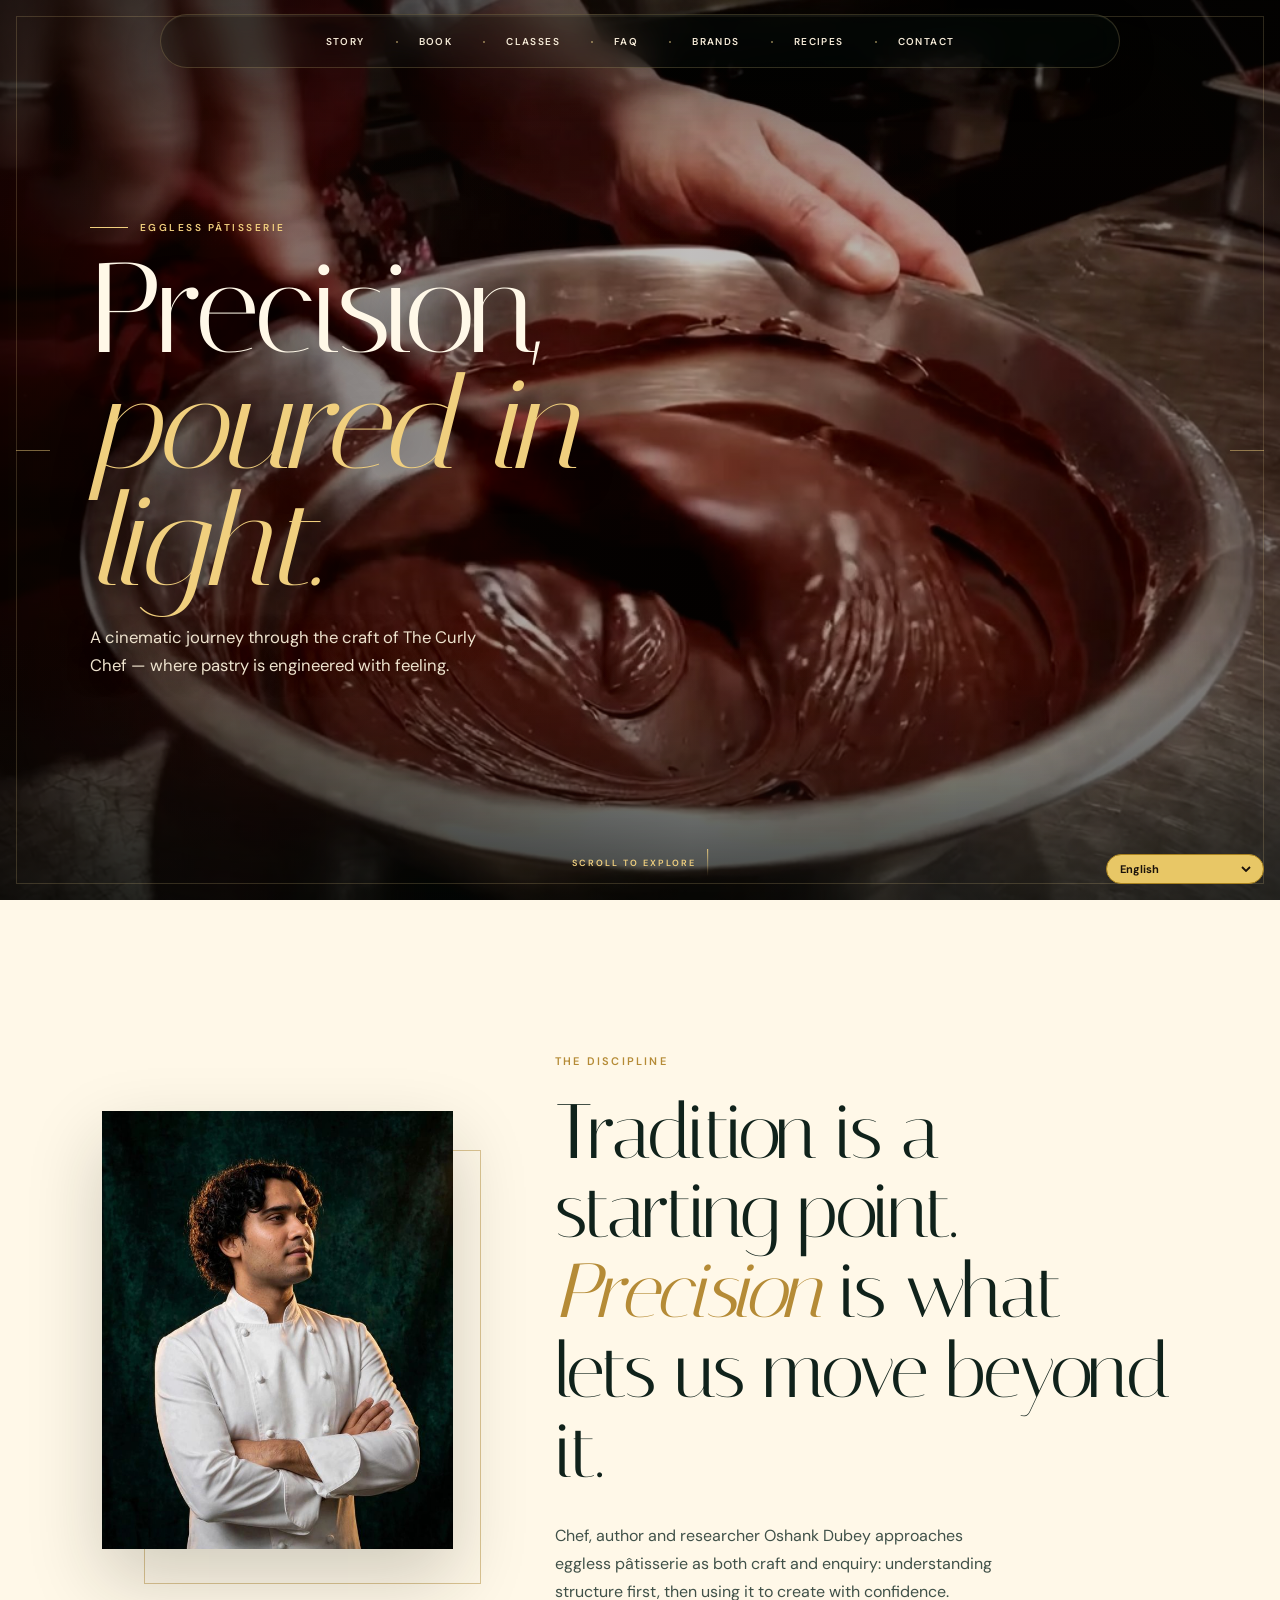
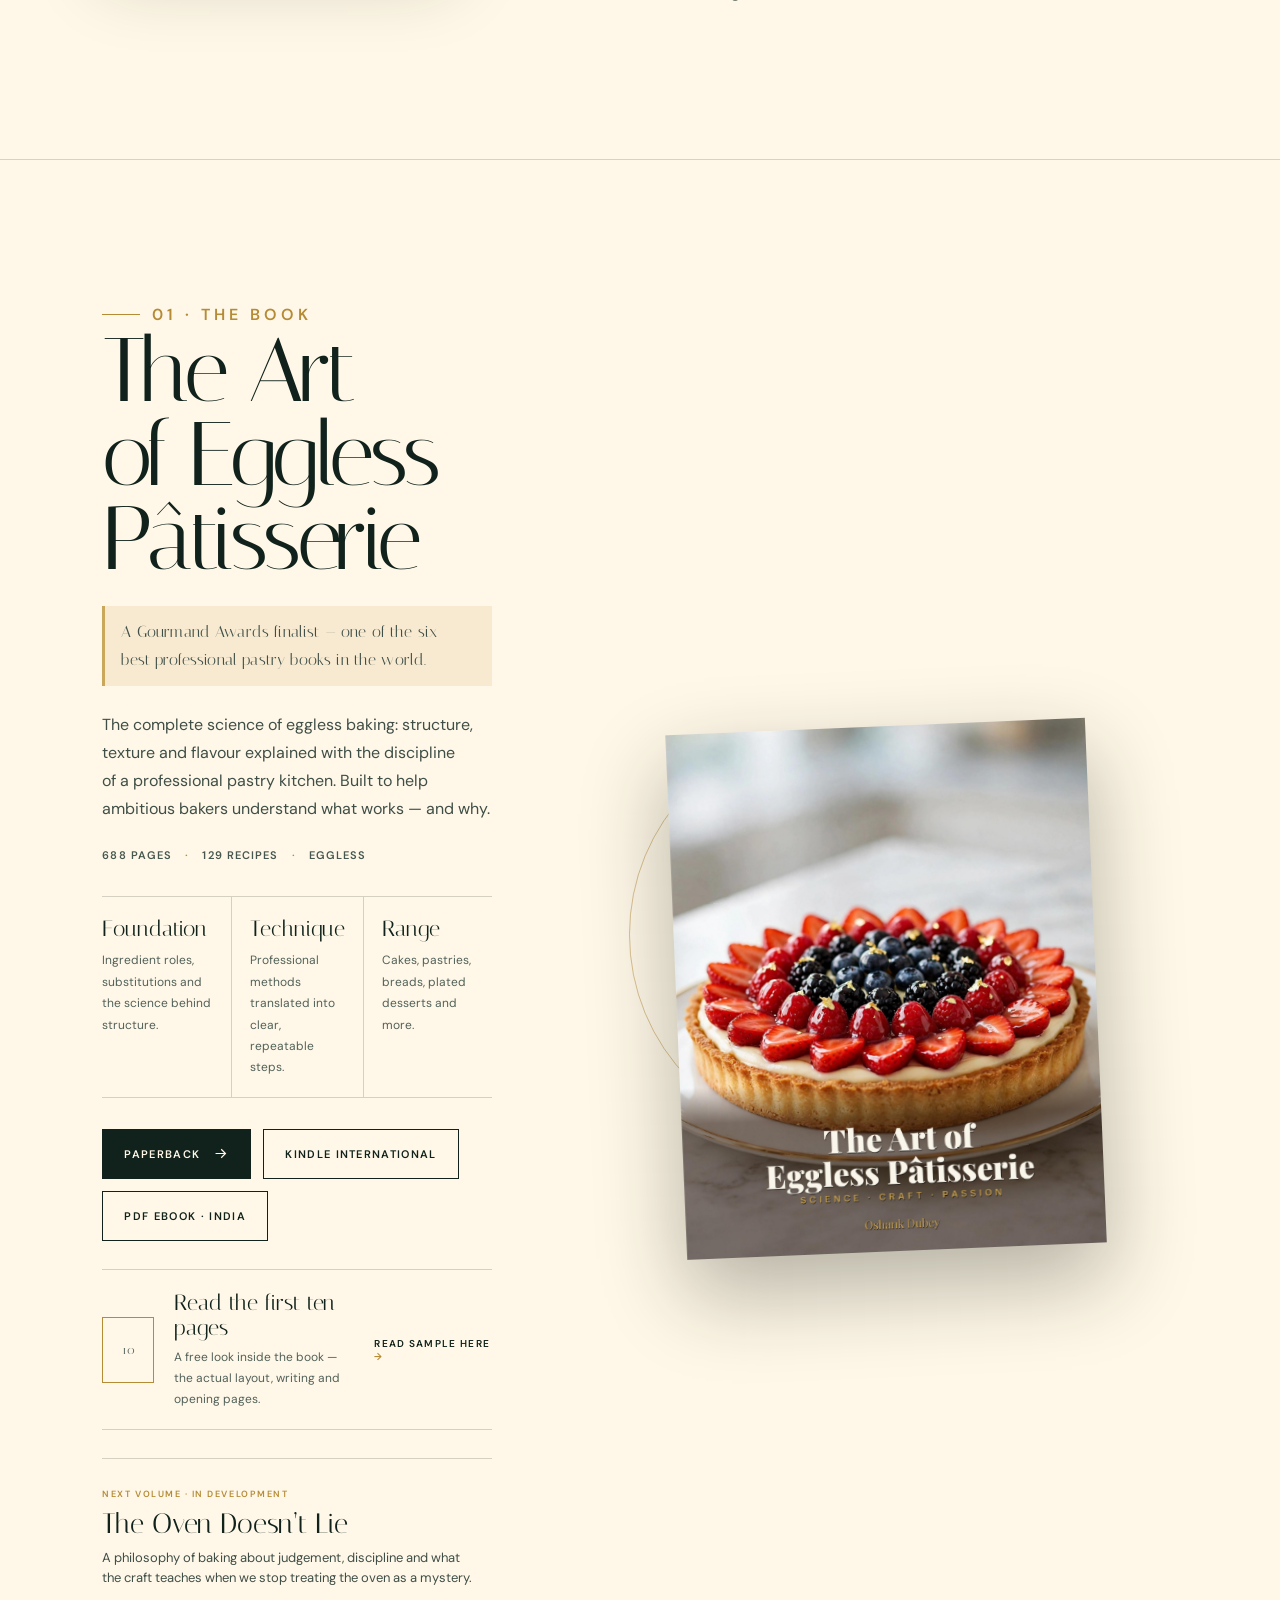
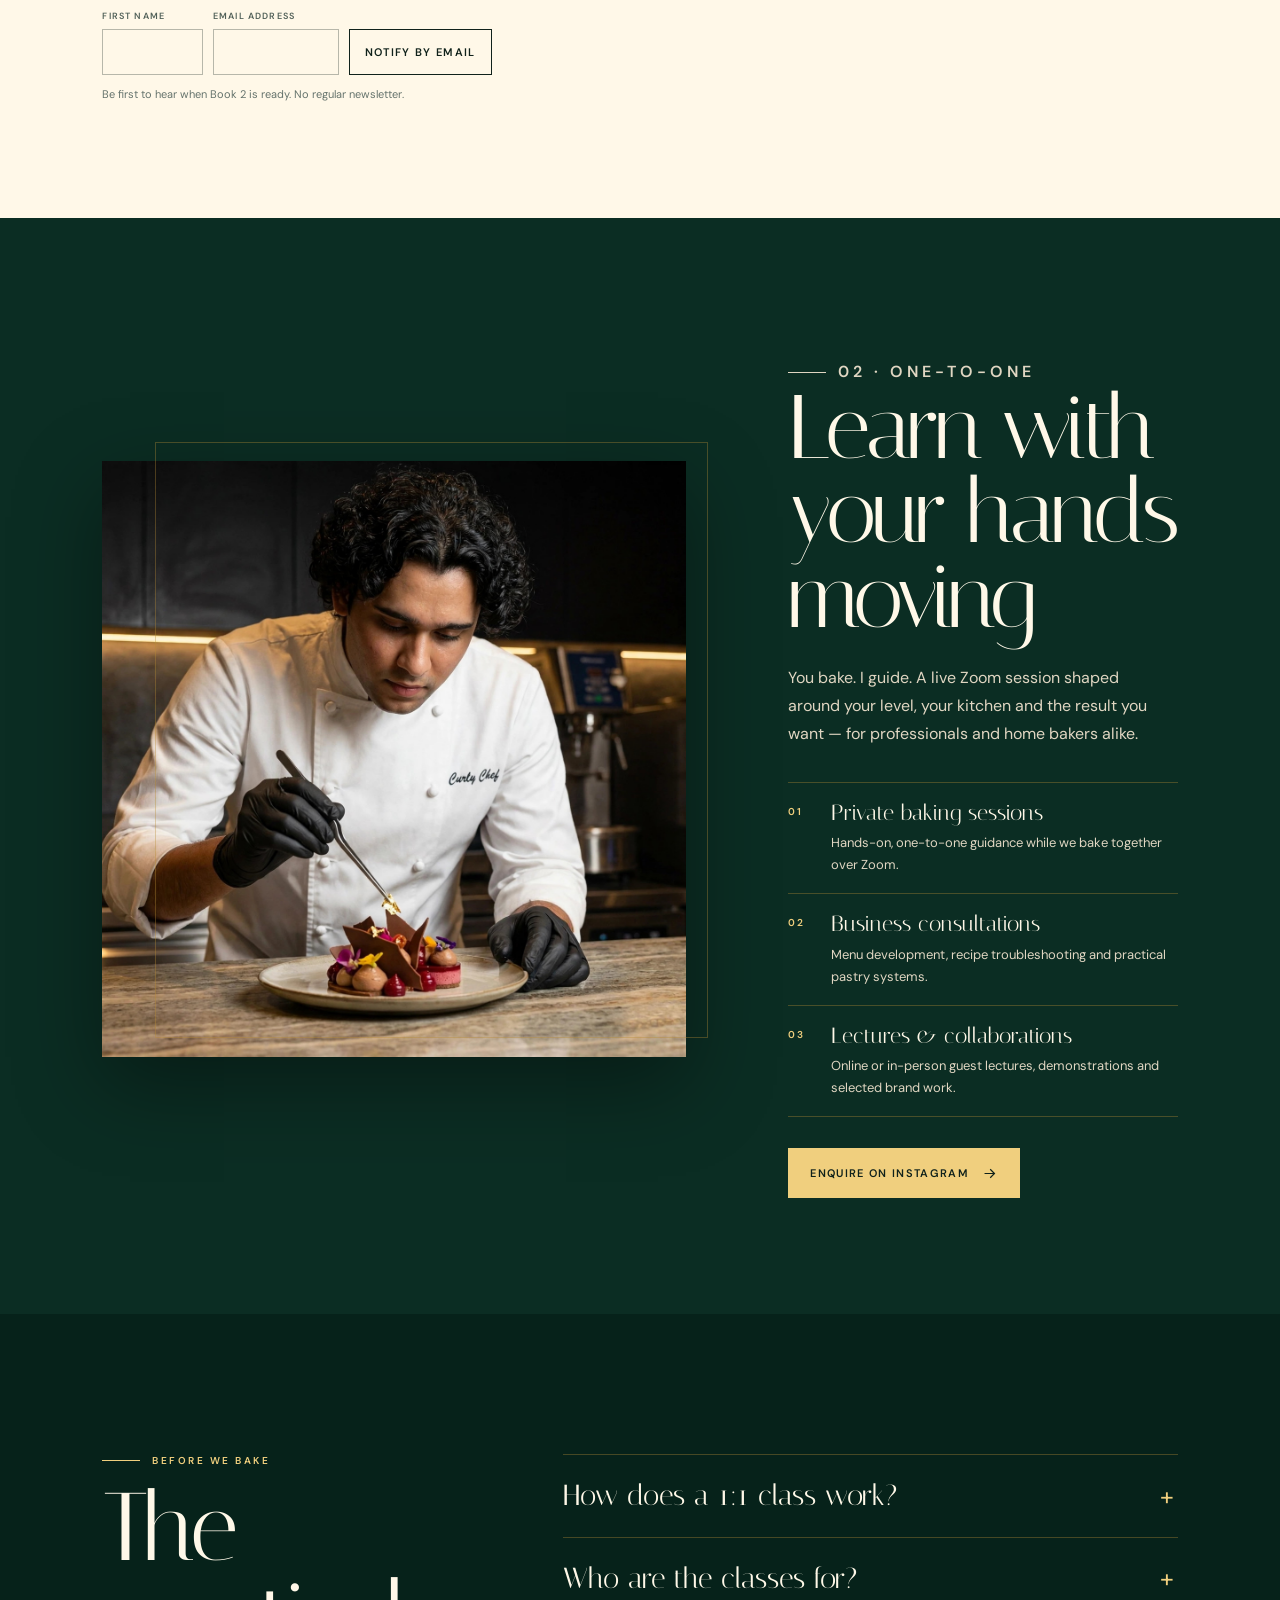
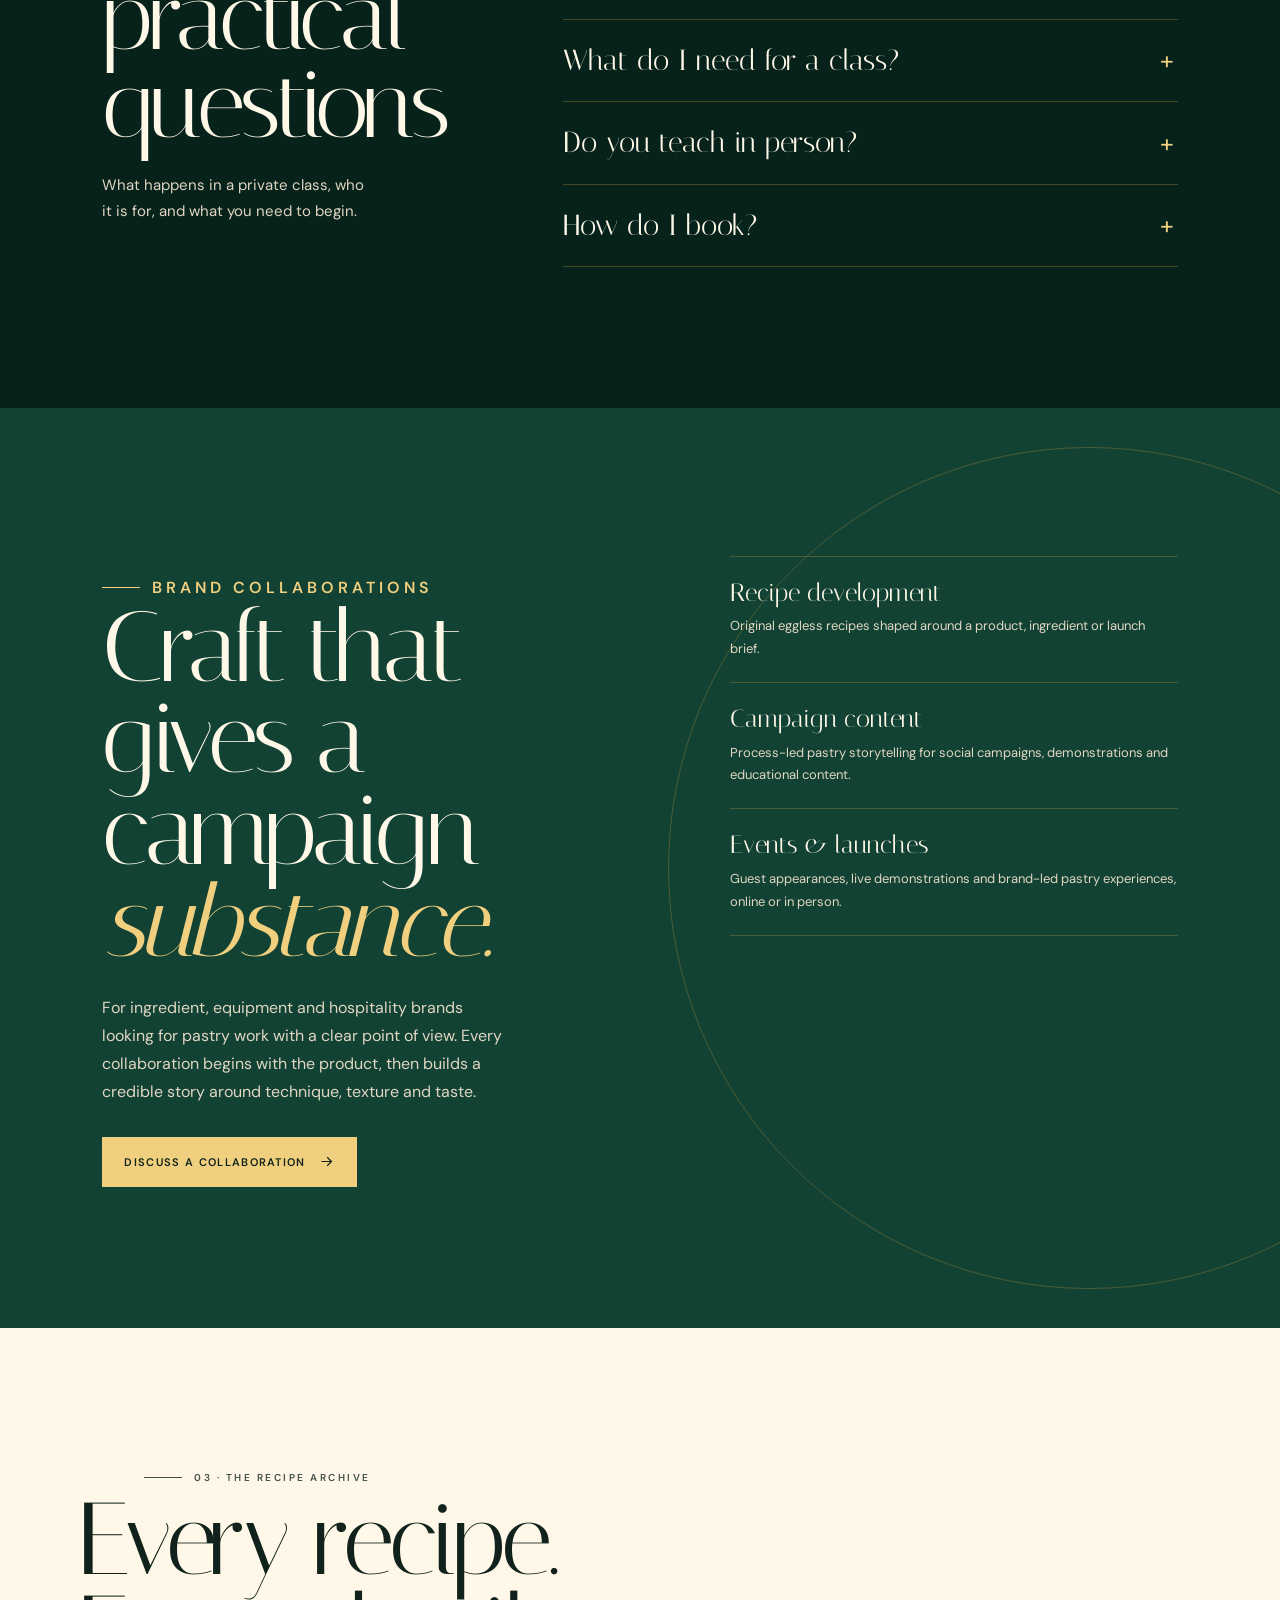
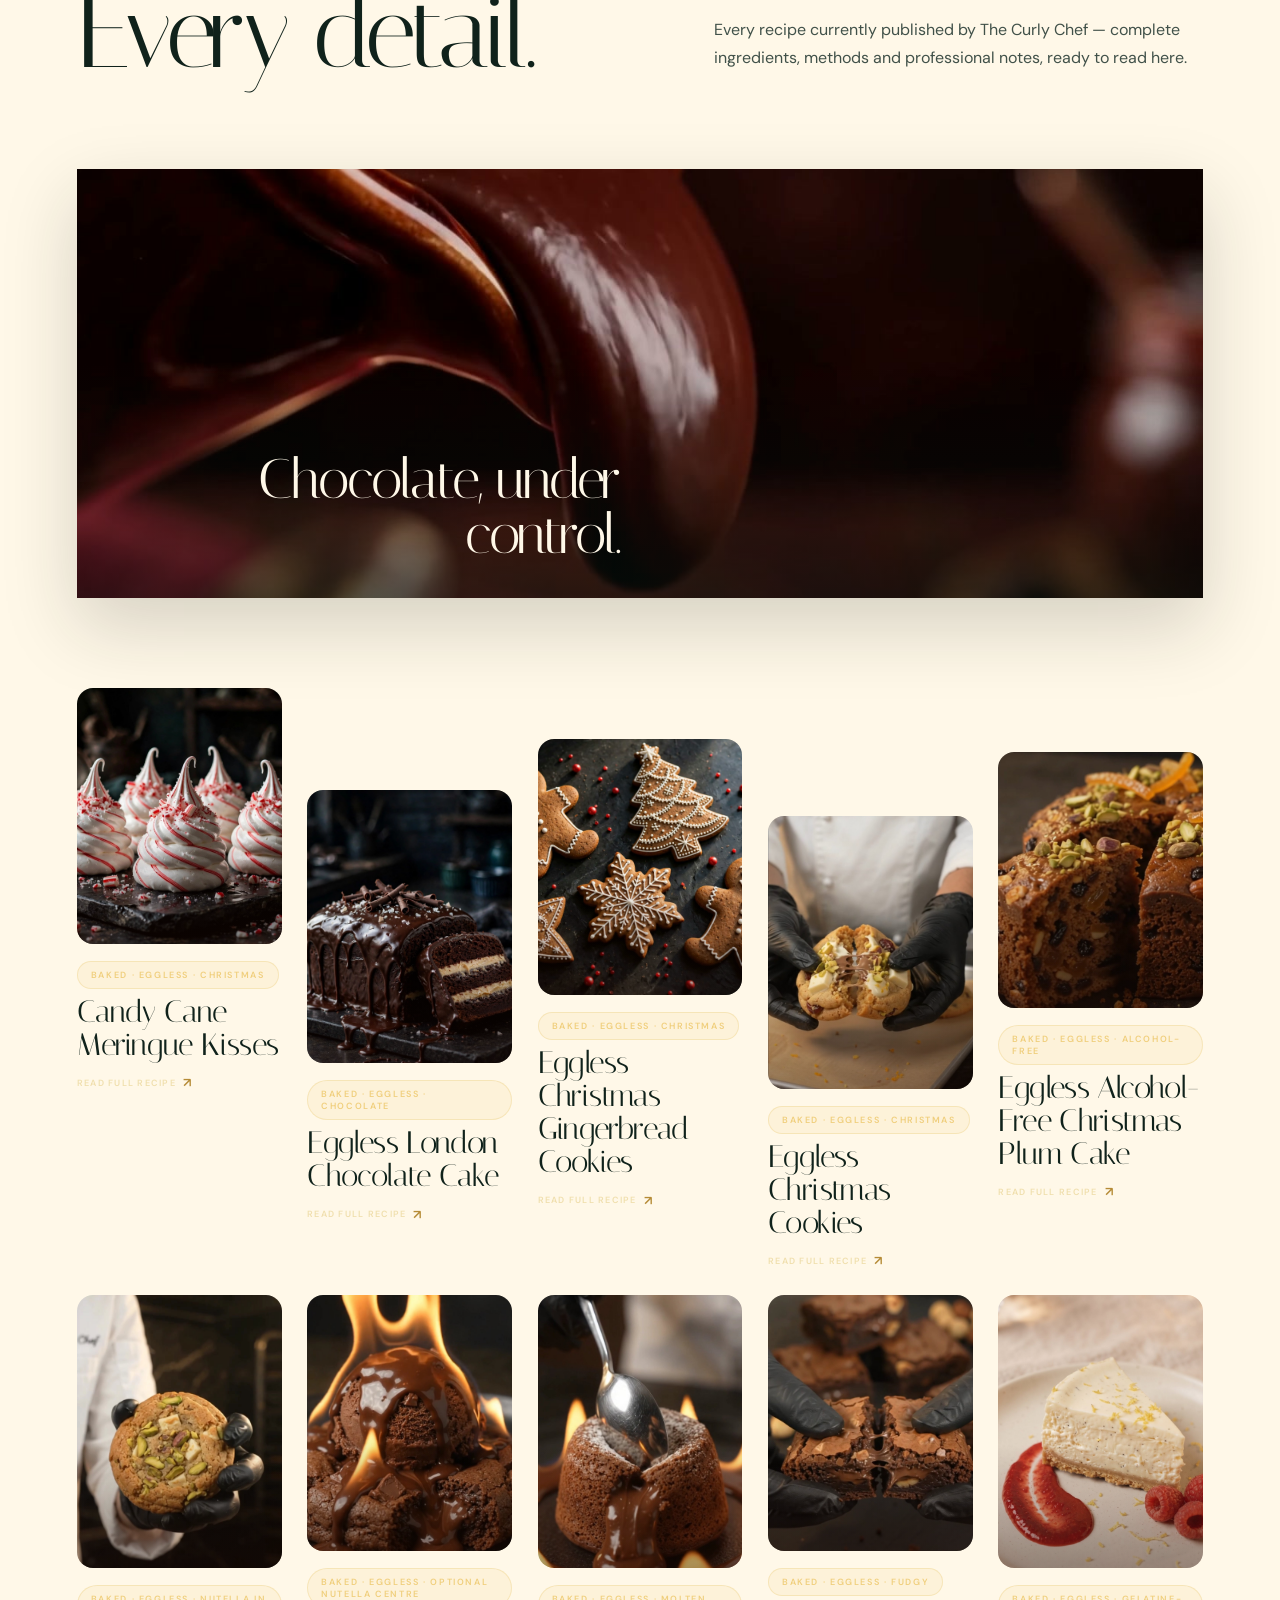
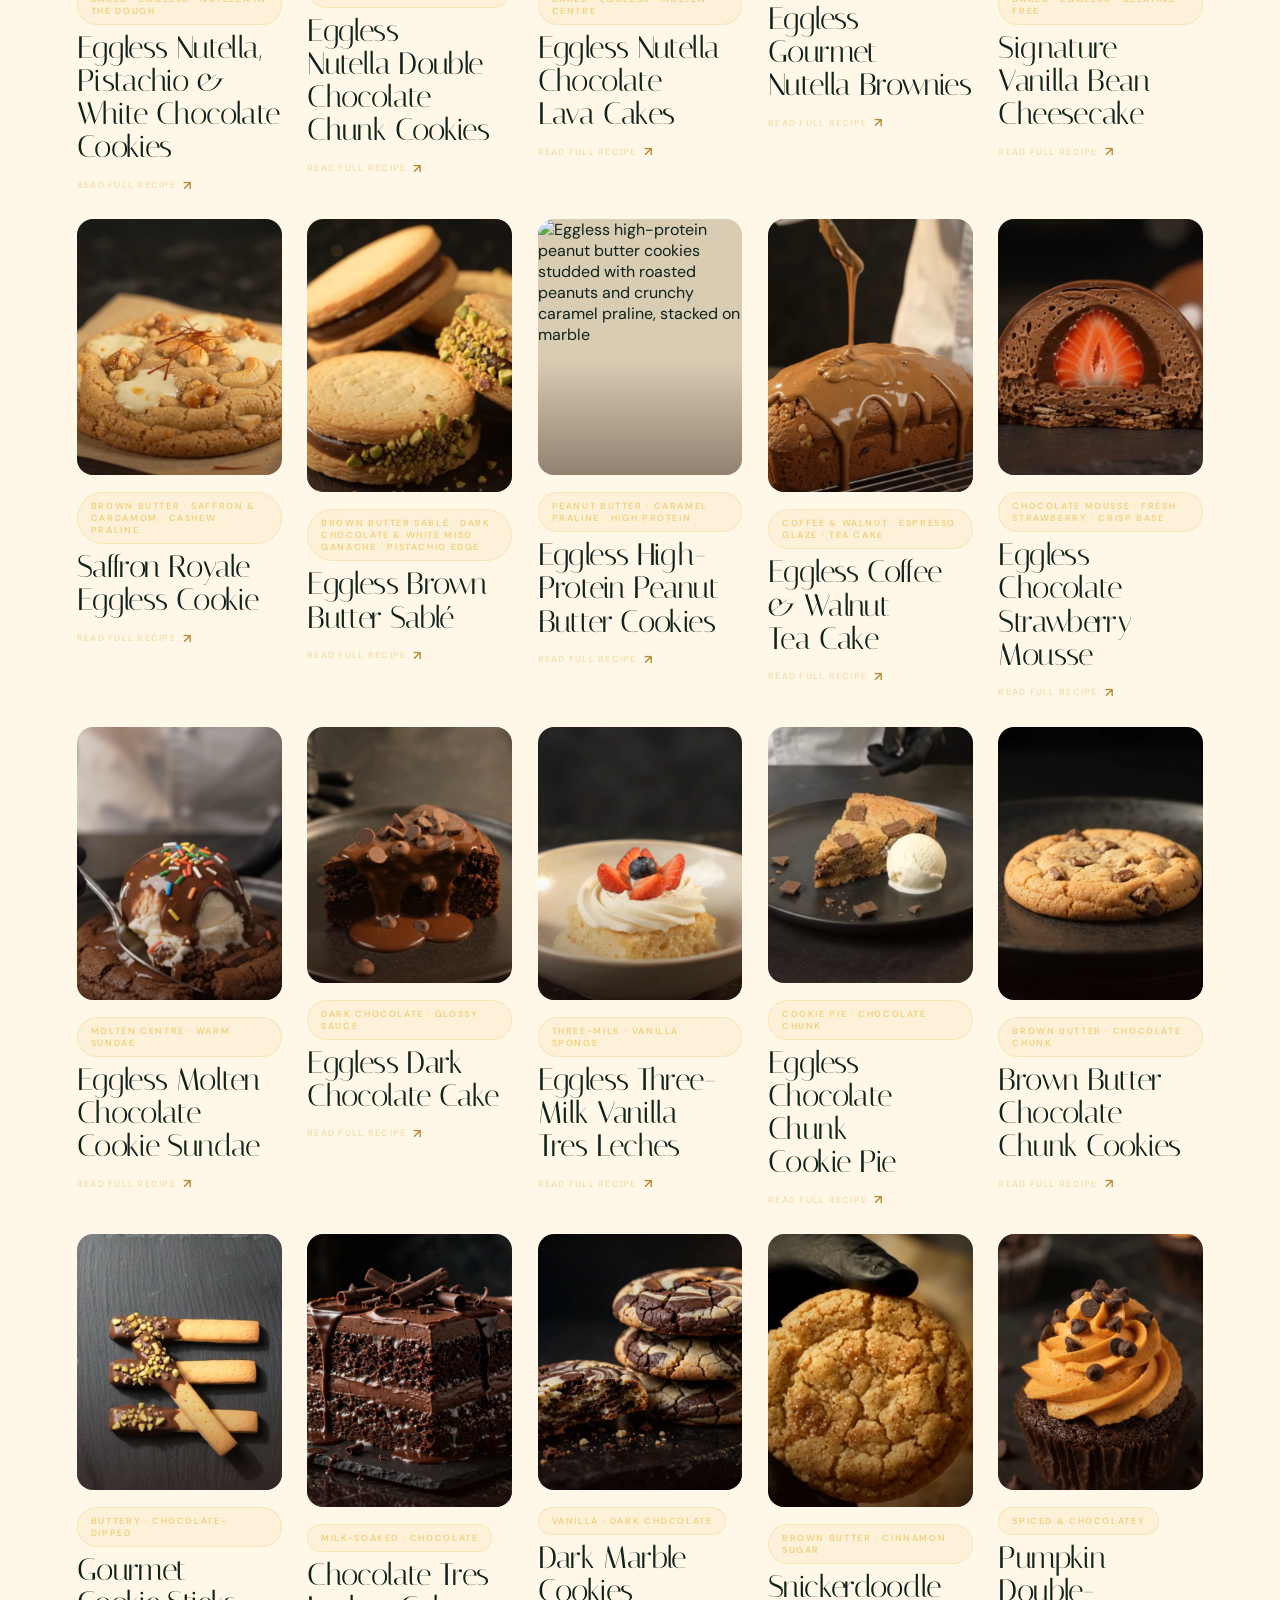
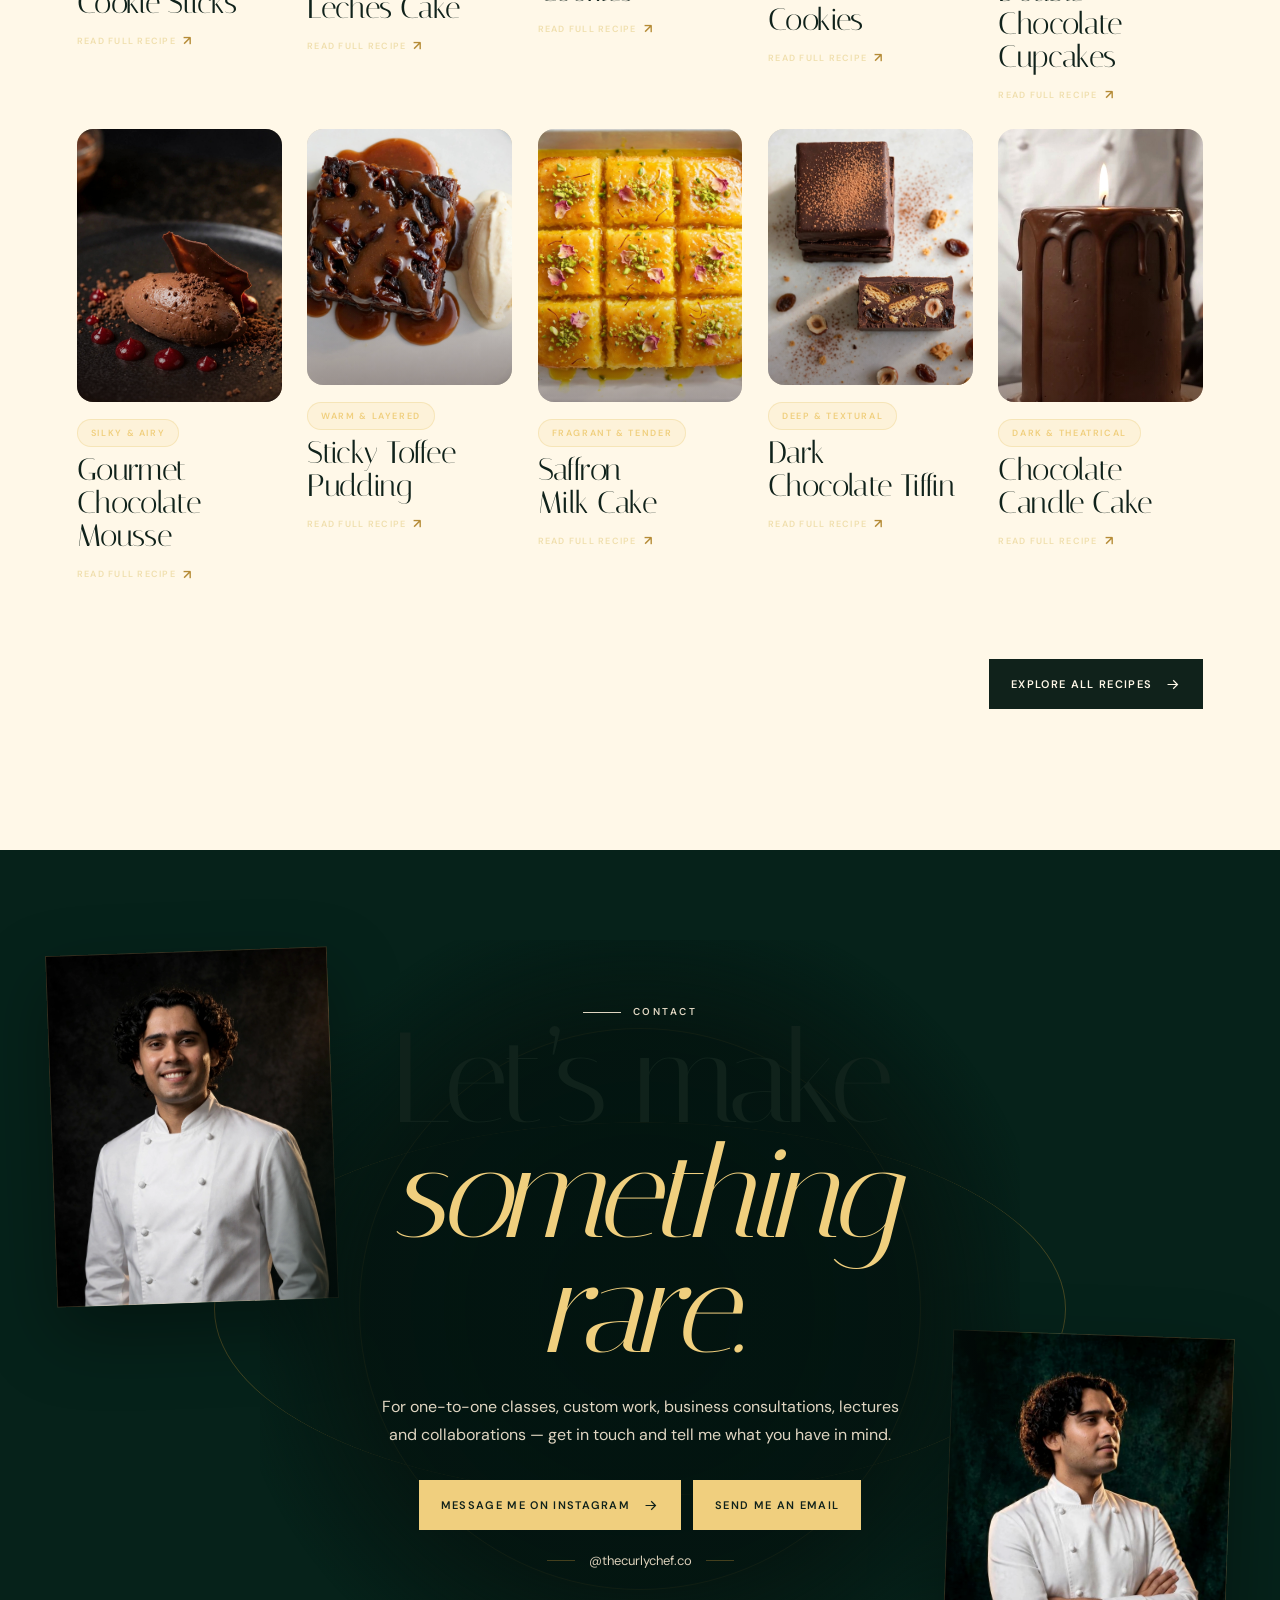
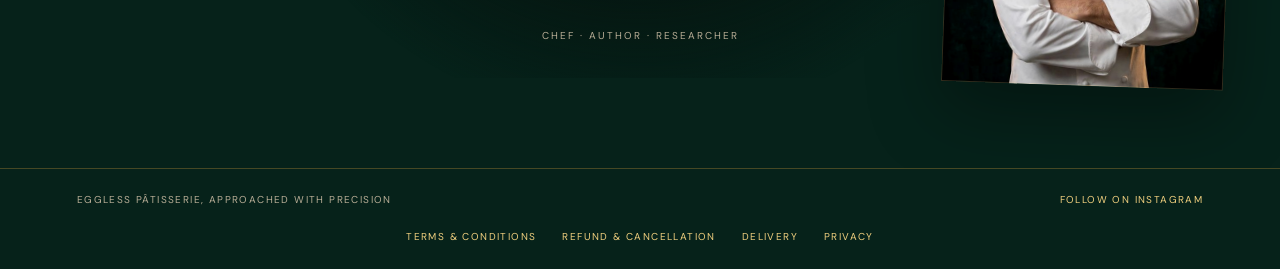
==== index.html @ 45480c2e "Rename new index to index.html" ====
<!doctype html>
<html lang="en">
<head>
  <meta name="google-site-verification" content="M2DZM4uYgdVl0pXwNb_-IG7FGVm_nctK0FlEiQo7EF8" />
  <!-- Google tag (gtag.js) -->
  <script async src="https://www.googletagmanager.com/gtag/js?id=G-X6Q04HBC0P"></script>
  <script>
    window.dataLayer = window.dataLayer || [];
    function gtag(){dataLayer.push(arguments);}
    gtag('js', new Date());
    gtag('config', 'G-X6Q04HBC0P');
  </script>
  <meta charset="utf-8">
  <meta name="viewport" content="width=device-width, initial-scale=1, viewport-fit=cover">
  <meta name="google" content="notranslate">
  <meta name="color-scheme" content="light dark">
  <link rel="icon" href="data:,">
  <title>The Curly Chef — Eggless Pâtisserie</title>
  <meta name="description" content="Oshank Dubey is The Curly Chef — pastry chef, author of The Art of Eggless Pâtisserie, and researcher crafting elite eggless desserts.">
  <script type="application/ld+json">
  {
    "@context": "https://schema.org",
    "@graph": [
      {
        "@type": "Person",
        "@id": "https://thecurlychef.pages.dev/#oshank",
        "name": "Oshank Dubey",
        "alternateName": "The Curly Chef",
        "jobTitle": ["Pastry Chef", "Author", "Researcher"],
        "url": "https://thecurlychef.pages.dev/",
        "sameAs": [
          "https://www.instagram.com/thecurlychef.co",
          "https://www.wikidata.org/wiki/Q141576310",
          "https://www.amazon.com/dp/B0HLMR5WMR"
        ],
        "knowsAbout": ["Eggless pâtisserie", "Eggless baking", "Dessert recipe development", "Gastronomy tourism"]
      },
      {
        "@type": "WebSite",
        "@id": "https://thecurlychef.pages.dev/#website",
        "url": "https://thecurlychef.pages.dev/",
        "name": "The Curly Chef — Eggless Pâtisserie",
        "author": { "@id": "https://thecurlychef.pages.dev/#oshank" },
        "inLanguage": "en"
      },
      {
        "@type": "Book",
        "name": "The Art of Eggless Pâtisserie",
        "author": { "@id": "https://thecurlychef.pages.dev/#oshank" },
        "bookFormat": "https://schema.org/Paperback",
        "numberOfPages": 688,
        "inLanguage": "en",
        "url": "https://www.amazon.com/dp/B0HLMR5WMR"
      }
    ]
  }
  </script>
  <link rel="preconnect" href="https://fonts.googleapis.com">
  <link rel="preconnect" href="https://fonts.gstatic.com" crossorigin>
  <link href="https://fonts.googleapis.com/css2?family=DM+Sans:wght@400;500;600&family=Italiana&display=swap" rel="stylesheet">
  <style>
    :root {
      color-scheme: light dark;
      --emerald-950:#03130f;
      --emerald-900:#072019;
      --emerald-800:#0c3025;
      --cream:#fff5df;
      --cream-2:#f3e4c6;
      --cream-3:#decda8;
      --ink:#11241c;
      --gold:#c9a85c;
      --gold-hi:#f0d58e;
      --hair:rgba(219,188,112,.32);
      --muted:#cfc4ae;
      --shadow:rgba(0,0,0,.55);
      --serif:"Italiana", Georgia, serif;
      --sans:"DM Sans", sans-serif;
    }
    @media (prefers-color-scheme: light) {
      :root {
        --emerald-950:#06221a;
        --emerald-900:#0b2d23;
        --emerald-800:#124234;
        --cream:#fff8e8;
        --cream-2:#f5e8cf;
        --cream-3:#d8c69f;
        --ink:#10221b;
        --gold:#b58b36;
        --gold-hi:#f0cf7e;
        --hair:rgba(183,139,54,.36);
        --muted:#e0d6c2;
        --shadow:rgba(0,0,0,.42);
      }
    }
    @media (prefers-color-scheme: dark) {
      :root {
        --emerald-950:#02110d;
        --emerald-900:#061e17;
        --emerald-800:#0b3024;
        --cream:#fff4dc;
        --cream-2:#eadabc;
        --cream-3:#cdbb96;
        --ink:#0d2119;
        --gold:#caa556;
        --gold-hi:#efd184;
        --hair:rgba(221,185,103,.3);
        --muted:#cdc1aa;
        --shadow:rgba(0,0,0,.6);
      }
    }
    * { box-sizing:border-box; }
    html { background:var(--emerald-950); scroll-behavior:smooth; }
    body { margin:0; overflow-x:hidden; color:var(--cream); background:var(--emerald-950); font-family:var(--sans); }
    body, button, a { -webkit-tap-highlight-color:transparent; }
    img, video { display:block; max-width:100%; }
    a { color:inherit; }
    button { font:inherit; }
    .site-nav { position:fixed; z-index:30; top:max(14px,env(safe-area-inset-top)); left:50%; transform:translateX(-50%); width:min(960px,calc(100% - 32px)); border:1px solid rgba(240,213,142,.2); border-radius:999px; background:rgba(3,19,15,.22); color:var(--cream); box-shadow:0 14px 44px rgba(0,0,0,.13),inset 0 1px 0 rgba(255,255,255,.06); backdrop-filter:blur(18px) saturate(1.15); -webkit-backdrop-filter:blur(18px) saturate(1.15); }
    .nav-inner { min-height:52px; display:flex; align-items:center; justify-content:center; padding:0 12px; }
    .nav-links { display:flex; align-items:center; justify-content:center; gap:clamp(4px,1.4vw,14px); }
    .nav-links a { position:relative; padding:11px clamp(12px,1.8vw,20px); border-radius:999px; color:#f4ead7; text-decoration:none; font-size:10px; font-weight:600; letter-spacing:.14em; text-transform:uppercase; transition:color .2s ease,background .2s ease; }
    .nav-links a + a::before { content:""; position:absolute; left:-3px; top:50%; width:2px; height:2px; border-radius:50%; background:rgba(240,213,142,.58); }
    .nav-links a:hover, .nav-links a:focus-visible { color:var(--gold-hi); background:rgba(255,245,223,.08); outline:none; }
    .nav-links a:focus-visible { box-shadow:0 0 0 1px var(--gold-hi); }
    .nav-toggle { display:none; width:100%; min-height:50px; align-items:center; justify-content:space-between; border:0; background:transparent; color:var(--cream); font-size:10px; font-weight:600; letter-spacing:.15em; text-transform:uppercase; cursor:pointer; }
    .nav-toggle svg { width:20px; height:20px; fill:none; stroke:currentColor; stroke-width:1.5; }
    .film-scroll { position:relative; height:100vh; height:100svh; min-height:560px; background:var(--emerald-950); }
    .film-stage { position:relative; height:100%; overflow:hidden; isolation:isolate; }
    .film-stage video { position:absolute; inset:0; z-index:-4; width:100%; height:100%; object-fit:cover; object-position:center; background:#2a0f08; filter:saturate(.94) contrast(1.02) brightness(.91); }
    .film-stage::before { content:""; position:absolute; inset:0; z-index:-3; background:linear-gradient(90deg,rgba(18,6,2,.66) 0%,rgba(18,6,2,.18) 54%,rgba(18,6,2,.34) 100%); }
    .film-stage::after { content:""; position:absolute; inset:0; z-index:-2; box-shadow:inset 0 0 18vw rgba(0,0,0,.55); background:linear-gradient(180deg,rgba(0,10,7,.25),transparent 28%,transparent 70%,rgba(0,10,7,.55)); pointer-events:none; }
    .frame-lines { position:absolute; inset:16px; z-index:1; border:1px solid rgba(244,216,146,.18); pointer-events:none; }
    .frame-lines::before, .frame-lines::after { content:""; position:absolute; width:34px; height:1px; top:50%; background:var(--gold-hi); opacity:.48; }
    .frame-lines::before { left:-1px; } .frame-lines::after { right:-1px; }
    .chapter { position:absolute; z-index:3; inset:0; display:flex; align-items:center; padding:clamp(34px,7vw,110px); padding-top:max(clamp(70px,7vw,110px),calc(env(safe-area-inset-top) + 70px)); padding-bottom:max(clamp(70px,7vw,110px),calc(env(safe-area-inset-bottom) + 58px)); opacity:0; transform:translate3d(0,24px,0); pointer-events:none; transition:opacity .36s ease,transform .5s cubic-bezier(.2,.7,.2,1); }
    .chapter.active { opacity:1; transform:none; pointer-events:auto; }
    .chapter-inner { width:min(740px,82vw); }
    .chapter:nth-of-type(even) { justify-content:flex-end; text-align:right; }
    .chapter:nth-of-type(even) .chapter-inner { display:flex; flex-direction:column; align-items:flex-end; }
    .eyebrow { margin:0 0 17px; display:flex; align-items:center; gap:12px; color:var(--gold-hi); font-size:10px; font-weight:600; letter-spacing:.25em; text-transform:uppercase; }
    .eyebrow::before { content:""; width:38px; height:1px; background:currentColor; }
    .chapter:nth-of-type(even) .eyebrow { flex-direction:row-reverse; }
    h1, h2, h3, p { text-wrap:balance; }
    h1, h2, h3 { font-family:var(--serif); font-weight:400; }
    .chapter h1, .chapter h2 { margin:0; max-width:11ch; letter-spacing:-.035em; line-height:.91; text-shadow:0 8px 36px rgba(0,0,0,.55); }
    .chapter h1 { font-size:clamp(58px,10vw,142px); }
    .chapter h2 { font-size:clamp(52px,8.3vw,118px); }
    .chapter em { color:var(--gold-hi); font-style:italic; }
    .chapter-copy { max-width:560px; margin:24px 0 0; color:#eee3ce; font-size:clamp(14px,1.3vw,18px); line-height:1.65; text-shadow:0 3px 25px rgba(0,0,0,.75); }
    .scroll-cue { position:absolute; z-index:6; left:50%; bottom:max(24px,calc(env(safe-area-inset-bottom) + 16px)); transform:translateX(-50%); display:flex; align-items:center; gap:11px; color:var(--gold-hi); font-size:9px; font-weight:600; letter-spacing:.22em; text-transform:uppercase; transition:opacity .3s; }
    .scroll-cue::after { content:""; width:1px; height:27px; background:linear-gradient(var(--gold-hi),transparent); animation:drift 1.65s ease-in-out infinite; }
    @keyframes drift { 50% { transform:translateY(7px); opacity:.4; } }

    .after-film { position:relative; z-index:2; background:var(--cream); color:var(--ink); }
    .edition-note { display:grid; grid-template-columns:minmax(240px,.72fr) minmax(360px,1.28fr); gap:clamp(36px,8vw,120px); padding:clamp(90px,12vw,170px) max(24px,8vw); align-items:center; border-bottom:1px solid rgba(22,49,38,.18); }
    .discipline-visual { position:relative; width:min(100%,430px); justify-self:center; }
    .discipline-visual::before { content:""; position:absolute; inset:9% -8% -8% 12%; border:1px solid rgba(181,139,54,.48); }
    .discipline-visual img { position:relative; z-index:1; width:100%; aspect-ratio:4/5; object-fit:cover; object-position:center 18%; box-shadow:0 30px 70px rgba(24,28,20,.2); }
    .edition-note .index { margin:0 0 25px; color:var(--gold); font-size:11px; font-weight:600; letter-spacing:.2em; text-transform:uppercase; }
    .edition-note blockquote { margin:0; max-width:900px; font:400 clamp(38px,6vw,86px)/1.04 var(--serif); letter-spacing:-.035em; }
    .edition-note blockquote em { color:var(--gold); font-style:italic; }
    .discipline-copy > p:last-child { max-width:620px; margin:30px 0 0; color:#405149; font-size:16px; line-height:1.75; }

    .feature { display:grid; grid-template-columns:minmax(260px,.8fr) minmax(340px,1.2fr); min-height:100vh; align-items:center; gap:clamp(46px,8vw,130px); padding:clamp(80px,9vw,150px) max(24px,8vw); }
    .feature-copy { max-width:620px; }
    .feature .eyebrow { color:var(--gold); }
    .feature h2 { margin:0; font-size:clamp(48px,7vw,100px); line-height:.94; letter-spacing:-.045em; }
    .feature p { max-width:590px; margin:25px 0 0; color:#3f4e47; font-size:clamp(15px,1.25vw,18px); line-height:1.75; }
    .book-award { margin:18px 0 0; padding:12px 16px; background:#f7ead0; border-left:3px solid #c9a85c; color:#8a6410; font:400 24px/1.35 var(--serif); letter-spacing:.01em; }
    .meta { display:flex; flex-wrap:wrap; gap:8px 0; margin-top:25px; color:#45574f; font-size:11px; font-weight:600; letter-spacing:.1em; text-transform:uppercase; }
    .meta span + span::before { content:"·"; color:var(--gold); margin:0 13px; }
    .book-details { display:grid; grid-template-columns:repeat(3,1fr); gap:0; margin-top:34px; border-top:1px solid rgba(17,36,28,.18); border-bottom:1px solid rgba(17,36,28,.18); }
    .book-detail { padding:20px 18px 20px 0; }
    .book-detail + .book-detail { padding-left:18px; border-left:1px solid rgba(17,36,28,.18); }
    .book-detail strong { display:block; margin-bottom:7px; font:400 22px/1.1 var(--serif); }
    .book-detail span { color:#526159; font-size:12px; line-height:1.45; }
    .sample-callout { display:grid; grid-template-columns:auto minmax(180px,1fr) auto; align-items:center; gap:20px; margin-top:28px; padding:21px 0; border-top:1px solid rgba(17,36,28,.18); border-bottom:1px solid rgba(17,36,28,.18); }
    .sample-mark { width:52px; height:66px; display:grid; place-items:center; border:1px solid var(--gold); color:var(--gold); font:400 22px/1 var(--serif); }
    .sample-callout strong { display:block; margin-bottom:4px; font:400 22px/1.15 var(--serif); }
    .sample-callout span { color:#526159; font-size:12px; line-height:1.5; }
    .sample-open-button { padding:0; border:0; background:transparent; color:var(--ink); font-size:10px; font-weight:600; letter-spacing:.13em; text-align:left; text-transform:uppercase; cursor:pointer; }
    .sample-open-button::after { content:" →"; color:var(--gold); }
    .sample-open-button:hover, .sample-open-button:focus-visible { color:var(--gold); outline:none; }
    .next-book { margin-top:28px; padding:22px 0 0; border-top:1px solid rgba(17,36,28,.18); }
    .next-book small { color:var(--gold); font-size:9px; font-weight:600; letter-spacing:.17em; text-transform:uppercase; }
    .next-book h3 { margin:7px 0 8px; font-size:28px; line-height:1.08; }
    .next-book p { margin:0; font-size:13px; line-height:1.6; }
    .notify-form { display:grid; grid-template-columns:1fr 1.25fr auto; gap:10px; align-items:end; margin-top:21px; }
    .notify-form label { display:grid; gap:7px; color:#526159; font-size:9px; font-weight:600; letter-spacing:.13em; text-transform:uppercase; }
    .notify-form input { width:100%; height:46px; padding:0 13px; border:1px solid rgba(17,36,28,.3); border-radius:0; background:transparent; color:var(--ink); font:400 14px/1 var(--sans); outline:none; }
    .notify-form input:focus { border-color:var(--gold); box-shadow:inset 0 -2px 0 var(--gold); }
    .notify-form .button { min-height:46px; margin:0; padding:11px 15px; cursor:pointer; }
    .notify-note { grid-column:1/-1; margin:1px 0 0 !important; color:#65736c !important; font-size:11px !important; line-height:1.5 !important; }
    .notify-status { grid-column:1/-1; margin:4px 0 0 !important; padding:12px 14px; border-left:2px solid var(--gold); background:rgba(181,139,54,.08); color:#33483e !important; font-size:12px !important; line-height:1.55 !important; }
    .notify-status[data-state="success"] { border-left-color:#2f6b4e; background:rgba(47,107,78,.1); color:#23543c !important; }
    .notify-status[data-state="error"] { border-left-color:#a64f3d; background:rgba(166,79,61,.1); color:#713327 !important; }
    .notify-form .button:disabled { opacity:.58; cursor:wait; transform:none; }
    .button-row { display:flex; flex-wrap:wrap; align-items:center; gap:12px; margin-top:31px; }
    .button-row .button { margin-top:0; }
    .button.secondary { background:transparent; color:var(--ink); }
    .button.secondary:hover, .button.secondary:focus-visible { background:var(--gold); border-color:var(--gold); }
    .button { display:inline-flex; align-items:center; justify-content:center; gap:12px; min-height:50px; margin-top:31px; padding:13px 21px; border:1px solid var(--ink); background:var(--ink); color:var(--cream); text-decoration:none; font-size:11px; font-weight:600; letter-spacing:.12em; text-transform:uppercase; transition:background .2s,color .2s,transform .2s,border-color .2s; }
    .button svg { width:17px; height:17px; fill:none; stroke:currentColor; stroke-width:1.7; }
    .button:hover, .button:focus-visible { transform:translateY(-3px); background:var(--gold); border-color:var(--gold); color:#13261e; outline:none; }
    .book-visual { position:relative; min-height:min(78vh,760px); }
    .book-visual::before { content:""; position:absolute; width:70%; aspect-ratio:1; left:6%; top:13%; border:1px solid rgba(181,139,54,.5); border-radius:50%; }
    .book-cover { position:absolute; z-index:2; width:min(72%,500px); left:14%; top:50%; box-shadow:0 35px 80px rgba(24,28,20,.32); transform:translateY(-50%) rotate(-2.4deg); }

    .classes { background:var(--emerald-900); color:var(--cream); grid-template-columns:minmax(340px,1.2fr) minmax(260px,.8fr); }
    .classes .visual { position:relative; min-height:min(72vh,680px); }
    .classes .visual img { position:absolute; inset:3% 0 0 0; width:100%; height:92%; object-fit:cover; object-position:center; box-shadow:0 28px 80px rgba(0,0,0,.38); }
    .classes .visual::after { content:""; position:absolute; inset:0 -22px 8% 9%; border:1px solid var(--hair); pointer-events:none; }
    .classes .feature-copy { justify-self:end; }
    .classes .feature-copy p { color:var(--muted); }
    .classes .button { border-color:var(--gold-hi); background:var(--gold-hi); color:var(--ink); }
    .classes .button:hover, .classes .button:focus-visible { background:transparent; color:var(--gold-hi); }
    .service-list { margin:34px 0 0; border-top:1px solid var(--hair); }
    .service-item { display:grid; grid-template-columns:30px 1fr; gap:13px; padding:18px 0; border-bottom:1px solid var(--hair); }
    .service-item .number { padding-top:3px; color:var(--gold-hi); font-size:10px; font-weight:600; letter-spacing:.14em; }
    .service-item strong { display:block; margin-bottom:5px; font:400 22px/1.15 var(--serif); color:var(--cream); }
    .service-item span { color:var(--muted); font-size:13px; line-height:1.55; }

    .collaborations { position:relative; overflow:hidden; padding:clamp(92px,11vw,160px) max(24px,8vw); background:var(--emerald-800); color:var(--cream); }
    .collaborations::before { content:""; position:absolute; width:min(66vw,840px); aspect-ratio:1; right:-18%; top:50%; transform:translateY(-50%); border:1px solid var(--hair); border-radius:50%; pointer-events:none; }
    .collaboration-inner { position:relative; z-index:1; display:grid; grid-template-columns:minmax(280px,1.08fr) minmax(320px,.92fr); gap:clamp(46px,8vw,120px); align-items:start; }
    .collaborations .eyebrow { color:var(--gold-hi); }
    .collaborations h2 { margin:0; max-width:10ch; font-size:clamp(52px,7.8vw,108px); line-height:.92; letter-spacing:-.045em; }
    .collaborations h2 em { color:var(--gold-hi); font-style:italic; }
    .collaboration-copy > p { max-width:590px; margin:25px 0 0; color:var(--muted); font-size:clamp(15px,1.25vw,18px); line-height:1.75; }
    .collaboration-list { margin:7px 0 0; border-top:1px solid var(--hair); }
    .collaboration-item { padding:22px 0; border-bottom:1px solid var(--hair); }
    .collaboration-item strong { display:block; margin-bottom:7px; color:var(--cream); font:400 25px/1.15 var(--serif); }
    .collaboration-item span { color:var(--muted); font-size:13px; line-height:1.6; }
    .collaborations .button { border-color:var(--gold-hi); background:var(--gold-hi); color:var(--ink); }
    .collaborations .button:hover, .collaborations .button:focus-visible { background:transparent; color:var(--gold-hi); }

    .faq { padding:clamp(90px,11vw,160px) max(24px,8vw); background:var(--emerald-950); color:var(--cream); }
    .faq-inner { display:grid; grid-template-columns:minmax(250px,.72fr) minmax(380px,1.28fr); gap:clamp(48px,9vw,140px); align-items:start; }
    .faq-intro { position:sticky; top:110px; }
    .faq .eyebrow { color:var(--gold-hi); }
    .faq h2 { margin:0; max-width:8ch; font-size:clamp(52px,7.5vw,102px); line-height:.92; letter-spacing:-.045em; }
    .faq-intro > p:last-child { max-width:440px; margin:24px 0 0; color:var(--muted); font-size:15px; line-height:1.7; }
    .faq-list { border-top:1px solid var(--hair); }
    .faq-list details { border-bottom:1px solid var(--hair); }
    .faq-list summary { position:relative; display:flex; align-items:center; justify-content:space-between; gap:25px; padding:23px 4px 23px 0; color:var(--cream); cursor:pointer; list-style:none; font:400 clamp(21px,2.3vw,31px)/1.2 var(--serif); }
    .faq-list summary::-webkit-details-marker { display:none; }
    .faq-list summary::after { content:"+"; flex:0 0 auto; color:var(--gold-hi); font:400 25px/1 var(--sans); transition:transform .2s ease; }
    .faq-list details[open] summary::after { transform:rotate(45deg); }
    .faq-list details p { max-width:680px; margin:-3px 46px 24px 0; color:var(--muted); font-size:14px; line-height:1.72; }
    .faq-list summary:focus-visible { outline:1px solid var(--gold-hi); outline-offset:7px; }

    .recipes { padding:clamp(92px,11vw,170px) max(20px,6vw); }
    .recipes-head { display:grid; grid-template-columns:1.1fr .9fr; align-items:end; gap:40px; margin-bottom:clamp(50px,7vw,92px); }
    .recipes h2 { margin:0; font-size:clamp(54px,8vw,112px); line-height:.91; letter-spacing:-.045em; }
    .recipes-head p { max-width:530px; margin:0 0 7px auto; color:#415149; line-height:1.75; }
    .recipe-film { position:relative; margin:0 0 clamp(52px,7vw,96px); overflow:hidden; aspect-ratio:21/8; background:#071a14; box-shadow:0 28px 70px rgba(25,34,27,.18); }
    .recipe-film video { width:100%; height:100%; object-fit:cover; }
    .recipe-film::after { content:""; position:absolute; inset:0; background:linear-gradient(180deg,transparent 45%,rgba(2,15,11,.66)); pointer-events:none; }
    .recipe-film figcaption { position:absolute; z-index:2; left:clamp(20px,3vw,44px); right:clamp(20px,3vw,44px); bottom:clamp(18px,2.8vw,36px); display:flex; align-items:end; justify-content:space-between; gap:24px; color:var(--cream); }
    .recipe-film small { color:var(--gold-hi); font-size:9px; font-weight:600; letter-spacing:.18em; text-transform:uppercase; }
    .recipe-film strong { max-width:14ch; font:400 clamp(28px,4.4vw,64px)/.98 var(--serif); letter-spacing:-.035em; text-align:right; }
    .recipe-grid { display:grid; grid-template-columns:repeat(5,minmax(0,1fr)); gap:clamp(13px,2vw,28px); align-items:start; }
    .recipe-card { position:relative; margin:0; cursor:pointer; }
    .recipe-card:nth-child(2) { margin-top:clamp(55px,8vw,120px); }
    .recipe-card:nth-child(3) { margin-top:clamp(15px,4vw,60px); }
    .recipe-card:nth-child(4) { margin-top:clamp(70px,10vw,145px); }
    .recipe-card:nth-child(5) { margin-top:clamp(26px,5vw,76px); }
    .recipe-image { position:relative; overflow:hidden; background:#d8ccb3; }
    .recipe-card:nth-child(odd) .recipe-image { aspect-ratio:4/5; }
    .recipe-card:nth-child(even) .recipe-image { aspect-ratio:3/4; }
    .recipe-image img { width:100%; height:100%; object-fit:cover; transition:transform .6s cubic-bezier(.2,.6,.2,1); }
    .recipe-card:hover img, .recipe-card:focus-within img { transform:scale(1.025); }
    .recipe-card figcaption { padding:17px 0 0; }
    .recipe-card small { display:block; margin-bottom:6px; color:var(--gold); font-size:9px; font-weight:600; letter-spacing:.18em; text-transform:uppercase; }
    .recipe-card h3 { margin:0; font-size:clamp(21px,2.4vw,36px); line-height:1.08; letter-spacing:-.02em; }
    .recipe-card .read-label { display:inline-flex; align-items:center; gap:7px; margin-top:13px; color:#53645b; font-size:9px; font-weight:600; letter-spacing:.14em; text-transform:uppercase; }
    .recipe-card .read-label::after { content:"↗"; color:var(--gold); font-size:13px; }
    .recipe-hit { position:absolute; z-index:2; inset:0; width:100%; border:0; background:transparent; cursor:pointer; }
    .recipe-hit:focus-visible { outline:2px solid var(--gold); outline-offset:7px; }
    .recipe-action { display:flex; justify-content:flex-end; margin-top:clamp(50px,6vw,90px); }
    .recipe-action .button { margin-top:0; cursor:pointer; }

    .recipe-archive { width:100%; max-width:none; height:100%; max-height:none; margin:0; padding:0; border:0; background:var(--cream); color:var(--ink); }
    .recipe-archive::backdrop { background:rgba(2,17,13,.82); backdrop-filter:blur(8px); }
    .recipe-archive[open] { display:block; }
    .recipe-archive-shell { min-height:100%; background:var(--cream); }
    .recipe-archive-head { position:sticky; z-index:5; top:0; display:flex; align-items:center; justify-content:space-between; gap:24px; padding:16px max(20px,4vw); border-bottom:1px solid rgba(17,36,28,.16); background:rgba(255,245,223,.94); backdrop-filter:blur(12px); }
    .recipe-archive-head p { margin:0; color:var(--gold); font-size:10px; font-weight:600; letter-spacing:.18em; text-transform:uppercase; }
    .recipe-archive-close { display:inline-flex; align-items:center; gap:9px; padding:11px 14px; border:1px solid rgba(17,36,28,.22); background:transparent; color:var(--ink); font-size:9px; font-weight:600; letter-spacing:.15em; text-transform:uppercase; cursor:pointer; }
    .recipe-archive-close svg { width:17px; height:17px; fill:none; stroke:currentColor; stroke-width:1.6; }
    .recipe-archive-close:hover, .recipe-archive-close:focus-visible { background:var(--ink); color:var(--cream); outline:none; }
    .recipe-archive-body { width:min(1180px,calc(100% - 48px)); margin:0 auto; padding:clamp(58px,8vw,110px) 0 100px; }
    .recipe-archive-intro { display:grid; grid-template-columns:1.08fr .92fr; align-items:end; gap:40px; margin-bottom:clamp(44px,6vw,78px); }
    .recipe-archive-intro h2 { margin:0; max-width:10ch; font-size:clamp(54px,8vw,108px); line-height:.91; letter-spacing:-.045em; }
    .recipe-archive-intro p { max-width:490px; margin:0 0 8px auto; color:#405149; font-size:16px; line-height:1.7; }
    .recipe-archive-grid { display:grid; grid-template-columns:repeat(2,minmax(0,1fr)); gap:1px; background:rgba(17,36,28,.16); border:1px solid rgba(17,36,28,.16); }
    .archive-recipe { position:relative; display:grid; grid-template-columns:minmax(120px,.46fr) minmax(0,.54fr); min-height:290px; background:var(--cream); color:var(--ink); }
    .archive-recipe:last-child { grid-column:1/-1; grid-template-columns:minmax(190px,.32fr) minmax(0,.68fr); }
    .archive-recipe img { width:100%; height:100%; object-fit:cover; }
    .archive-recipe-copy { display:flex; flex-direction:column; justify-content:flex-end; padding:clamp(24px,3vw,42px); }
    .archive-recipe small { color:var(--gold); font-size:9px; font-weight:600; letter-spacing:.18em; text-transform:uppercase; }
    .archive-recipe h3 { margin:10px 0 0; font-size:clamp(28px,3.4vw,50px); line-height:1; letter-spacing:-.03em; }
    .archive-recipe span { margin-top:20px; color:#526159; font-size:9px; font-weight:600; letter-spacing:.14em; text-transform:uppercase; }
    .archive-recipe span::after { content:" →"; color:var(--gold); }
    .archive-recipe .recipe-hit:focus-visible { outline-offset:-5px; }

    .recipe-reader { width:100%; max-width:none; height:100%; max-height:none; margin:0; padding:0; border:0; background:var(--cream); color:var(--ink); }
    .recipe-reader::backdrop { background:rgba(2,17,13,.82); backdrop-filter:blur(8px); }
    .recipe-reader[open] { display:block; }
    .recipe-reader-shell { min-height:100%; background:var(--cream); }
    .recipe-close { position:sticky; z-index:5; top:0; display:flex; align-items:center; gap:10px; margin-left:auto; padding:17px 24px; border:0; border-left:1px solid rgba(17,36,28,.16); border-bottom:1px solid rgba(17,36,28,.16); background:rgba(255,245,223,.94); color:var(--ink); font-size:10px; font-weight:600; letter-spacing:.15em; text-transform:uppercase; cursor:pointer; backdrop-filter:blur(12px); }
    .recipe-close svg { width:18px; height:18px; fill:none; stroke:currentColor; stroke-width:1.5; }
    .recipe-close:hover, .recipe-close:focus-visible { background:var(--ink); color:var(--cream); outline:none; }
    .recipe-page { width:min(1180px,calc(100% - 48px)); margin:0 auto; padding:14px 0 110px; }
    .recipe-page-hero { display:block; max-width:820px; margin:0 auto clamp(58px,8vw,100px); }
    .recipe-page-hero img { display:none; }
    .recipe-page-hero small { display:block; margin-bottom:15px; color:var(--gold); font-size:10px; font-weight:600; letter-spacing:.2em; text-transform:uppercase; }
    .recipe-page-hero h2 { margin:0; max-width:10ch; font-size:clamp(52px,7.5vw,105px); line-height:.91; letter-spacing:-.045em; }
    .recipe-page-hero p { max-width:540px; margin:24px 0 0; color:#405149; font-size:16px; line-height:1.7; }
    .recipe-sheet { width:min(820px,100%); margin:0 auto; }
    .recipe-sheet .rkicker { color:var(--gold); font-size:10px; font-weight:600; letter-spacing:.18em; text-transform:uppercase; }
    .recipe-sheet h3 { margin:12px 0 0; font-size:clamp(42px,6vw,76px); line-height:.98; letter-spacing:-.04em; }
    .recipe-sheet .rtag { margin:17px 0 0; color:#405149; font-size:17px; line-height:1.65; }
    .recipe-spec { display:grid; grid-template-columns:repeat(3,minmax(0,1fr)); margin:36px 0 52px; border-top:1px solid rgba(17,36,28,.2); border-bottom:1px solid rgba(17,36,28,.2); }
    .recipe-spec > div { padding:18px 14px 18px 0; color:#4b5b53; font-size:13px; line-height:1.45; }
    .recipe-spec > div + div { padding-left:18px; border-left:1px solid rgba(17,36,28,.18); }
    .recipe-spec strong { display:block; margin-bottom:6px; color:var(--ink); font-size:10px; letter-spacing:.14em; text-transform:uppercase; }
    .recipe-sheet h4 { margin:46px 0 16px; padding-bottom:10px; border-bottom:1px solid rgba(17,36,28,.2); font:400 30px/1.15 var(--serif); }
    .ing-table { width:100%; border-collapse:collapse; table-layout:fixed; }
    .ing-table td { padding:12px 0; border-bottom:1px solid rgba(17,36,28,.12); font-size:14px; line-height:1.5; vertical-align:top; }
    .ing-table td:last-child { width:42%; padding-left:22px; color:#4c5c54; text-align:right; }
    .steps { margin:0; padding:0; list-style:none; counter-reset:method; }
    .steps li { position:relative; min-height:48px; padding:0 0 25px 54px; counter-increment:method; }
    .steps li::before { content:counter(method,decimal-leading-zero); position:absolute; left:0; top:2px; color:var(--gold); font:600 10px/1 var(--sans); letter-spacing:.12em; }
    .steps p { margin:0; color:#33453c; font-size:15px; line-height:1.78; }
    .steps strong { color:var(--ink); }
    .rnotes { margin:0; padding:0; list-style:none; }
    .rnotes li { padding:11px 0; border-bottom:1px solid rgba(17,36,28,.12); color:#3e5047; font-size:14px; line-height:1.65; }
    .rnotes strong { color:var(--ink); }
    .recipe-sheet > .small { color:#3e5047; font-size:14px; line-height:1.75; }
    .rsign { margin:42px 0 0; color:var(--gold); font-size:10px; font-weight:600; letter-spacing:.15em; line-height:1.6; text-transform:uppercase; }
    body.recipe-open-state, body.recipe-archive-open-state, body.sample-open-state { overflow:hidden; }

    .sample-reader { width:100%; max-width:none; height:100%; max-height:none; margin:0; padding:0; border:0; background:var(--emerald-950); color:var(--cream); }
    .sample-reader::backdrop { background:rgba(2,17,13,.88); backdrop-filter:blur(8px); }
    .sample-reader[open] { display:block; }
    .sample-reader-shell { min-height:100%; display:grid; grid-template-rows:auto 1fr auto; background:var(--emerald-950); }
    .sample-reader-head { position:sticky; z-index:4; top:0; display:flex; align-items:center; justify-content:space-between; gap:22px; padding:13px max(18px,4vw); border-bottom:1px solid var(--hair); background:rgba(3,19,15,.94); backdrop-filter:blur(14px); }
    .sample-reader-head p { margin:0; font:400 clamp(20px,2.4vw,32px)/1.1 var(--serif); }
    .sample-close { display:inline-flex; align-items:center; gap:9px; padding:12px 15px; border:1px solid var(--hair); background:transparent; color:var(--cream); font-size:9px; font-weight:600; letter-spacing:.15em; text-transform:uppercase; cursor:pointer; }
    .sample-close svg { width:17px; height:17px; fill:none; stroke:currentColor; stroke-width:1.6; }
    .sample-close:hover, .sample-close:focus-visible { border-color:var(--gold-hi); color:var(--gold-hi); outline:none; }
    .sample-page-stage { display:grid; place-items:center; padding:clamp(20px,4vw,55px) 18px; }
    .sample-page-stage img { width:min(720px,100%); height:auto; max-height:calc(100svh - 175px); object-fit:contain; background:#fff; box-shadow:0 28px 80px rgba(0,0,0,.45); }
    .sample-controls { position:sticky; z-index:4; bottom:0; display:flex; align-items:center; justify-content:center; gap:18px; padding:13px 18px max(13px,env(safe-area-inset-bottom)); border-top:1px solid var(--hair); background:rgba(3,19,15,.94); backdrop-filter:blur(14px); }
    .sample-controls button { min-width:92px; padding:11px 16px; border:1px solid var(--hair); background:transparent; color:var(--cream); font-size:9px; font-weight:600; letter-spacing:.14em; text-transform:uppercase; cursor:pointer; }
    .sample-controls button:hover, .sample-controls button:focus-visible { border-color:var(--gold-hi); color:var(--gold-hi); outline:none; }
    .sample-controls button:disabled { opacity:.35; cursor:default; }
    .sample-counter { min-width:90px; color:var(--gold-hi); font-size:10px; font-weight:600; letter-spacing:.13em; text-align:center; text-transform:uppercase; }

    .finale { position:relative; min-height:100vh; min-height:100svh; display:grid; place-items:center; overflow:hidden; padding:90px 24px; background:var(--emerald-950); text-align:center; }
    .finale::before, .finale::after { content:""; position:absolute; border:1px solid var(--hair); border-radius:50%; pointer-events:none; }
    .finale::before { width:min(72vw,850px); aspect-ratio:1; transform:rotateX(64deg); }
    .finale::after { width:min(50vw,560px); aspect-ratio:1; box-shadow:0 0 100px rgba(208,171,81,.08); }
    .finale-portraits { position:absolute; inset:0; z-index:1; pointer-events:none; }
    .finale-portrait { position:absolute; width:min(22vw,300px); margin:0; overflow:hidden; background:var(--emerald-900); box-shadow:0 28px 70px rgba(0,0,0,.34); }
    .finale-portrait img { width:100%; height:100%; object-fit:cover; filter:saturate(.88) contrast(1.04); }
    .finale-portrait:first-child { left:max(22px,4vw); top:11%; aspect-ratio:4/5; transform:rotate(-2deg); }
    .finale-portrait:last-child { right:max(22px,4vw); bottom:9%; aspect-ratio:4/5; transform:rotate(2deg); }
    .finale-portrait::after { content:""; position:absolute; inset:0; box-shadow:inset 0 0 0 1px rgba(240,213,142,.2); }
    .finale-inner { position:relative; z-index:2; max-width:760px; padding:36px clamp(16px,3vw,44px); background:radial-gradient(circle at center,rgba(3,19,15,.92) 0%,rgba(3,19,15,.82) 52%,rgba(3,19,15,0) 78%); }
    .finale .eyebrow { justify-content:center; }
    .finale h2 { margin:0; font-size:clamp(58px,10vw,132px); line-height:.9; letter-spacing:-.045em; }
    .finale h2 em { color:var(--gold-hi); font-style:italic; }
    .finale p { max-width:620px; margin:27px auto 0; color:var(--muted); line-height:1.75; }
    .finale .button-row { justify-content:center; }
    .finale .button { border-color:var(--gold-hi); background:var(--gold-hi); color:var(--ink); }
    .finale .button:hover, .finale .button:focus-visible { background:transparent; color:var(--gold-hi); }
    .finale .signature { display:block; margin-top:60px; color:#b8ad96; font-size:10px; letter-spacing:.2em; text-transform:uppercase; }
    .contact-note { display:flex; align-items:center; justify-content:center; gap:14px; margin-top:22px; color:#ddd1bb; font-size:13px; }
    .contact-note::before, .contact-note::after { content:""; width:28px; height:1px; background:var(--hair); }
    .site-footer { display:flex; justify-content:space-between; gap:22px; padding:24px max(20px,6vw); border-top:1px solid var(--hair); background:var(--emerald-950); color:#b8ad96; font-size:10px; letter-spacing:.14em; text-transform:uppercase; }
    .site-footer a { color:var(--gold-hi); text-decoration:none; }
    .policy-links { display:flex; flex-wrap:wrap; justify-content:center; gap:8px 26px; padding:0 max(20px,6vw) 26px; background:var(--emerald-950); color:#b8ad96; font-size:10px; letter-spacing:.14em; text-transform:uppercase; }
    .policy-links a { color:var(--gold-hi); text-decoration:none; }

    .reveal { opacity:1; transform:none; }
    .sr-only { position:absolute; width:1px; height:1px; padding:0; margin:-1px; overflow:hidden; clip:rect(0,0,0,0); white-space:nowrap; border:0; }

    @media (max-width: 1120px) {
      .book { grid-template-columns:1fr; gap:44px; }
      .book .feature-copy { max-width:760px; }
      .book-visual { width:min(100%,700px); min-height:590px; order:-1; justify-self:center; }
      .book-cover { width:min(68%,440px); left:16%; }
    }
    @media (max-width: 840px) {
      .frame-lines { inset:10px; }
      .film-stage::before { background:linear-gradient(180deg,rgba(18,6,2,.2) 0%,rgba(18,6,2,.05) 34%,rgba(12,5,2,.72) 78%,rgba(5,15,11,.92)); }
      .site-nav { top:max(10px,env(safe-area-inset-top)); width:calc(100% - 20px); background:rgba(3,19,15,.28); }
      .site-nav.open { border-radius:24px; background:rgba(3,19,15,.78); }
      .nav-inner { display:block; min-height:50px; padding:0 14px; }
      .nav-toggle { display:flex; }
      .nav-links { display:none; grid-template-columns:1fr 1fr; gap:5px; padding:9px 0 13px; border-top:1px solid rgba(240,213,142,.18); }
      .site-nav.open .nav-links { display:grid; }
      .nav-links a { padding:13px 8px; text-align:center; }
      .nav-links a + a::before { display:none; }
      .chapter, .chapter:nth-of-type(even) { align-items:flex-end; justify-content:flex-start; text-align:left; padding:70px 23px 84px; }
      .chapter-inner, .chapter:nth-of-type(even) .chapter-inner { width:100%; align-items:flex-start; }
      .chapter:nth-of-type(even) .eyebrow { flex-direction:row; }
      .chapter h1 { font-size:clamp(55px,18vw,82px); }
      .chapter h2 { font-size:clamp(48px,15vw,72px); }
      .chapter-copy { font-size:14px; max-width:390px; margin-top:17px; line-height:1.55; }
      .scroll-cue { left:23px; transform:none; bottom:max(27px,calc(env(safe-area-inset-bottom) + 18px)); }
      .edition-note { grid-template-columns:1fr; align-items:start; gap:54px; padding:92px 24px; }
      .discipline-visual { width:min(82vw,390px); }
      .feature, .classes { grid-template-columns:1fr; min-height:0; padding:90px 24px; gap:55px; }
      .feature-copy, .classes .feature-copy { justify-self:start; }
      .collaboration-inner { grid-template-columns:1fr; gap:50px; }
      .collaborations::before { width:110vw; right:-55%; }
      .faq-inner { grid-template-columns:1fr; gap:48px; }
      .faq-intro { position:relative; top:auto; }
      .book-visual { min-height:610px; order:-1; }
      .book-cover { width:min(84%,410px); left:8%; }
      .classes .visual { min-height:56vh; order:-1; }
      .classes .visual::after { inset:13px -10px -13px 13px; }
      .recipes { padding:90px 20px; }
      .recipes-head { grid-template-columns:1fr; align-items:start; gap:25px; }
      .recipes-head p { margin:0; }
      .recipe-film { aspect-ratio:16/9; }
      .recipe-grid { grid-template-columns:1fr 1fr; }
      .finale { display:flex; flex-direction:column; justify-content:center; gap:34px; padding:70px 20px; }
      .finale-portraits { position:relative; inset:auto; display:grid; grid-template-columns:1fr 1fr; gap:12px; width:min(100%,500px); height:270px; }
      .finale-portrait { position:relative; inset:auto !important; width:100%; height:100%; aspect-ratio:auto !important; transform:none !important; }
      .finale-portrait:first-child img { object-position:center 20%; }
      .finale-portrait:last-child img { object-position:center 22%; }
      .finale-inner { padding:0; background:none; }
      .recipe-card:nth-child(2), .recipe-card:nth-child(3), .recipe-card:nth-child(4), .recipe-card:nth-child(5) { margin-top:45px; }
      .recipe-page { width:min(100% - 40px,760px); padding-bottom:80px; }
      .recipe-page-hero { grid-template-columns:1fr; align-items:start; gap:35px; }
      .recipe-page-hero img { width:min(78vw,480px); }
      .recipe-spec { grid-template-columns:1fr 1fr; }
      .recipe-spec > div:nth-child(3) { padding-left:0; border-left:0; border-top:1px solid rgba(17,36,28,.18); }
      .finale::before { width:120vw; }
      .finale::after { width:80vw; }
    }
    @media (max-width: 520px) {
      .film-scroll { height:100svh; min-height:540px; }
      .film-stage video { object-position:56% center; }
      .book-visual { min-height:500px; }
      .book-visual::after { height:47%; }
      .book-details { grid-template-columns:1fr; }
      .book-detail { padding:17px 0; }
      .book-detail + .book-detail { padding-left:0; border-left:0; border-top:1px solid rgba(17,36,28,.18); }
      .button-row { align-items:stretch; }
      .button-row .button { width:100%; }
      .sample-callout { grid-template-columns:auto 1fr; }
      .sample-open-button { grid-column:1/-1; }
      .notify-form { grid-template-columns:1fr; }
      .notify-form .button { width:100%; }
      .recipe-grid { grid-template-columns:1fr; gap:38px; }
      .recipe-card:nth-child(2), .recipe-card:nth-child(3), .recipe-card:nth-child(4), .recipe-card:nth-child(5) { margin-top:0; }
      .recipe-film { aspect-ratio:4/3; margin-left:-20px; margin-right:-20px; }
      .recipe-film figcaption { align-items:flex-start; flex-direction:column; gap:7px; }
      .recipe-film strong { font-size:31px; text-align:left; }
      .recipe-card .recipe-image, .recipe-card:nth-child(n) .recipe-image { aspect-ratio:4/4.7; }
      .recipe-action { justify-content:flex-start; }
      .recipe-archive-body { width:calc(100% - 36px); padding-top:48px; }
      .recipe-archive-intro { grid-template-columns:1fr; align-items:start; gap:20px; }
      .recipe-archive-intro p { margin:0; }
      .recipe-archive-grid { grid-template-columns:1fr; }
      .archive-recipe, .archive-recipe:last-child { grid-column:auto; grid-template-columns:42% 58%; min-height:210px; }
      .archive-recipe-copy { padding:22px 18px; }
      .archive-recipe h3 { font-size:clamp(26px,8vw,38px); }
      .recipe-close { padding:15px 18px; }
      .recipe-page { width:calc(100% - 36px); padding-top:5px; }
      .recipe-page-hero { margin-bottom:56px; }
      .recipe-page-hero img { width:100%; aspect-ratio:4/4.7; }
      .recipe-page-hero h2 { font-size:clamp(45px,13vw,67px); }
      .recipe-spec { grid-template-columns:1fr; }
      .recipe-spec > div, .recipe-spec > div + div, .recipe-spec > div:nth-child(3) { padding:14px 0; border-left:0; border-top:1px solid rgba(17,36,28,.14); }
      .recipe-spec > div:first-child { border-top:0; }
      .ing-table td { font-size:13px; }
      .ing-table td:last-child { width:45%; padding-left:14px; }
      .steps li { padding-left:44px; }
      .finale { min-height:92svh; }
      .finale-portraits { height:215px; }
      .finale h2 { font-size:clamp(52px,16vw,76px); }
      .site-footer { flex-direction:column; align-items:center; text-align:center; line-height:1.55; }
    }
    @media (prefers-reduced-motion: reduce) {
      html { scroll-behavior:auto; }
      .scroll-cue::after { animation:none; }
      .chapter, .reveal, .recipe-image img, .button { transition:none; }
    }
  
/* mobile overflow fix — edition-note (The Discipline) was bleeding past viewport */
html,body{overflow-x:clip}
@supports not (overflow:clip){html,body{overflow-x:hidden}}
.edition-note>*{min-width:0}
@media (max-width:840px){.edition-note blockquote{font-size:clamp(30px,9.5vw,46px)}}
    /* Language switcher (Google Translate) — English is the default; visitor picks a language */
    .lang-switch { position:fixed; right:16px; bottom:16px; z-index:60; }
    #langSelect { appearance:none; -webkit-appearance:none; background-color:#e8c766; background-image:url("data:image/svg+xml,%3Csvg xmlns='http://www.w3.org/2000/svg' width='10' height='6' viewBox='0 0 10 6'%3E%3Cpath d='M1 1l4 4 4-4' fill='none' stroke='%231a120b' stroke-width='1.8'/%3E%3C/svg%3E"); background-repeat:no-repeat; background-position:right 12px center; color:#1a120b; border:1px solid #a8821f; border-radius:999px; padding:7px 30px 7px 13px; font-size:11px; font-weight:700; font-family:inherit; cursor:pointer; max-width:158px; }
    .goog-te-banner-frame { display:none !important; }
    body { top:0 !important; }
    /* ===== Colorful recipe pages: jewel-tone accents, hero banners, tinted panels ===== */
    .recipe-image { border-radius:16px; }
    .recipe-image::after { content:""; position:absolute; inset:0; background:linear-gradient(180deg,transparent 55%,rgba(30,8,2,.38)); pointer-events:none; }
    .recipe-card:hover .recipe-image, .recipe-card:focus-within .recipe-image { box-shadow:0 18px 44px rgba(60,20,0,.35), 0 0 0 2px rgba(240,213,142,.55); }
    .recipe-card:hover img, .recipe-card:focus-within img { transform:scale(1.06); }
    .recipe-card figcaption small { display:inline-block; padding:7px 13px; border-radius:999px; background:rgba(240,213,142,.16); border:1px solid rgba(240,213,142,.45); color:var(--gold-hi); }
    .recipe-card:hover h3, .recipe-card:focus-within h3 { color:var(--gold-hi); }
    .recipe-card .read-label { color:#f0dfae; }
    .archive-recipe { overflow:hidden; }
    .archive-recipe::before { content:""; position:absolute; z-index:2; left:0; top:0; bottom:0; width:6px; background:linear-gradient(180deg,#e8c766,#b4550a,#7a2e2e); }
    .archive-recipe small { display:inline-block; padding:6px 12px; border-radius:999px; background:rgba(122,90,16,.12); border:1px solid rgba(122,90,16,.3); color:#7a5a10; }
    .archive-recipe:hover img { transform:scale(1.04); }
    .archive-recipe img { transition:transform .6s cubic-bezier(.2,.6,.2,1); }


    /* Per-recipe jewel-tone accents */
    #recipe-candy-cane-meringue-kisses { --accent:#9d1b3a; --accent-soft:#fbe8ec; }
    #recipe-eggless-london-chocolate-cake { --accent:#3d2113; --accent-soft:#f3e7dc; }
    #recipe-eggless-christmas-gingerbread-cookies { --accent:#6b3a1f; --accent-soft:#f7ece1; }
    #recipe-eggless-christmas-cookies { --accent:#2e4a33; --accent-soft:#e8eee3; }
    #recipe-eggless-alcohol-free-christmas-plum-cake { --accent:#5e2230; --accent-soft:#f9e9e4; }
    #recipe-eggless-nutella-pistachio-white-chocolate-cookies { --accent:#3f5222; --accent-soft:#edf0db; }
    #recipe-eggless-nutella-double-chocolate-chunk-cookies { --accent:#54290f; --accent-soft:#f8ead9; }
    #recipe-eggless-nutella-chocolate-lava-cakes { --accent:#571c0e; --accent-soft:#f9e6dc; }
    #recipe-eggless-gourmet-nutella-brownies { --accent:#4a2510; --accent-soft:#f5e6d5; }
    #recipe-signature-vanilla-bean-cheesecake { --accent:#7d2230; --accent-soft:#fbe9e8; }
    #recipe-saffron-royale { --accent:#8a3d0a; --accent-soft:#fdeeda; }
    #recipe-brown-butter-sable { --accent:#33200f; --accent-soft:#f6ead9; }
    #recipe-high-protein-peanut-butter-cookies { --accent:#7a4416; --accent-soft:#fbeed2; }
    #recipe-coffee-walnut-tea-cake { --accent:#5a3a1e; --accent-soft:#f6e8d3; }
    #recipe-chocolate-strawberry-mousse { --accent:#6b1a2e; --accent-soft:#fbe8ea; }
    #recipe-choc-tres-leches { --accent:#7a2e1d; --accent-soft:#f9ece5; }
    #recipe-molten-chocolate-cookie-sundae { --accent:#542208; --accent-soft:#fbeede; }
    #recipe-dark-chocolate-cake { --accent:#4b2410; --accent-soft:#f8ece2; }
    #recipe-three-milk-tres-leches { --accent:#a67c1a; --accent-soft:#f8eed3; }
    #recipe-choc-chunk-cookie-pie { --accent:#9a5f16; --accent-soft:#f8ead2; }
    #recipe-brown-butter-choc-chunk-cookies { --accent:#7c4a16; --accent-soft:#f9ecdc; }
    #recipe-cookie-sticks { --accent:#8a5a1e; --accent-soft:#f7ecd2; }
    #recipe-marble-cookies { --accent:#5b2a4a; --accent-soft:#f6e9f0; }
    #recipe-pumpkin-cupcakes { --accent:#b4550a; --accent-soft:#fdeeda; }
    #recipe-snickerdoodle { --accent:#8a6410; --accent-soft:#fbf2d8; }
    #mousse-recipe { --accent:#8e1f3c; --accent-soft:#fae3e9; }
    #recipe-sticky-toffee { --accent:#7a4a0e; --accent-soft:#f8ecd9; }
    #recipe-saffron-milk-cake { --accent:#c07a00; --accent-soft:#fdf3d7; }
    #recipe-choc-tiffin { --accent:#3d2317; --accent-soft:#f1e7de; }
    #recipe-halloween-candle-cake { --accent:#3a2a6b; --accent-soft:#ebe7f8; }

    .recipe-sheet h4 { color:var(--accent,#8a6410); background:var(--accent-soft,#f8f1dc); border:0; border-left:6px solid var(--accent,#8a6410); border-radius:0 14px 14px 0; padding:14px 18px; }
    .recipe-sheet .rkicker { color:var(--accent,#8a6410); }
    .recipe-spec { gap:14px; border:0; }
    .recipe-spec > div { background:var(--accent-soft,#f8f1dc); border-radius:14px; padding:18px; }
    .recipe-spec > div + div { border-left:0; padding-left:18px; }
    .recipe-spec strong { color:var(--accent,#8a6410); }
    .ing-table tr:nth-child(even) td { background:var(--accent-soft,#faf4e2); }
    .ing-table td { padding:12px 10px; }
    .ing-table td:last-child { color:var(--accent,#8a6410); font-weight:700; }
    .steps li::before { width:34px; height:34px; border-radius:50%; background:var(--accent,#8a6410); color:#fff8e7; display:flex; align-items:center; justify-content:center; font-size:11px; letter-spacing:0; box-shadow:0 4px 12px rgba(0,0,0,.18); }
    .steps li { padding-left:54px; }
    .rnotes li { background:var(--accent-soft,#faf4e2); border:0; border-radius:12px; padding:14px 16px; margin-bottom:8px; }
    .rsign { color:var(--accent,#8a6410); }
    .recipe-sheet a.button { display:inline-block; background:var(--accent,#8a6410); color:#fff8e7; border:0; padding:14px 26px; border-radius:999px; font-weight:700; letter-spacing:.06em; text-decoration:none; box-shadow:0 10px 24px rgba(0,0,0,.2); }
    .recipe-sheet a.button:hover { filter:brightness(1.12); }


    /* Story width fix: nothing in The Discipline may run past the screen on phones */
    @media (max-width:840px){
      .edition-note { overflow:hidden; }
      .edition-note blockquote { font-size:clamp(28px,8.5vw,40px); max-width:100%; overflow-wrap:break-word; }
      .discipline-copy { min-width:0; max-width:100%; }
      .discipline-copy > p { max-width:100%; overflow-wrap:break-word; }
      .discipline-visual { max-width:100%; }
    }

    /* Phone layout fix 2026-11-04 — discipline figure carried the browser default 40px side margins, widening its grid track past the viewport and clipping the portrait and text at the right edge; book visual min-height left a tall empty gap above the book heading */
    @media (max-width:840px){
      .discipline-visual { margin:0; }
      .book-visual { min-height:0; }
      .book-cover { position:relative; left:8%; top:auto; transform:rotate(-2.4deg); }
      .book { gap:36px; }
    }
</style>
</head>
<body>
  <nav class="site-nav" id="siteNav" aria-label="Primary navigation">
    <div class="nav-inner">
      <button class="nav-toggle" id="navToggle" type="button" aria-expanded="false" aria-controls="navLinks"><span>Explore</span><svg viewBox="0 0 24 24" aria-hidden="true"><path d="M4 7h16M4 12h16M4 17h16"/></svg></button>
      <div class="nav-links" id="navLinks">
        <a href="#story">Story</a>
        <a href="#book">Book</a>
        <a href="#classes">Classes</a>
        <a href="#faq">FAQ</a>
        <a href="#collaborations">Brands</a>
        <a href="#recipes">Recipes</a>
        <a href="#contact">Contact</a>
      </div>
    </div>
  </nav>
<div class="lang-switch"><select id="langSelect" class="notranslate" aria-label="Select language"><option value="en">English</option><option value="af">Afrikaans</option><option value="sq">Albanian</option><option value="am">Amharic</option><option value="ar">Arabic</option><option value="hy">Armenian</option><option value="as">Assamese</option><option value="ay">Aymara</option><option value="az">Azerbaijani</option><option value="bm">Bambara</option><option value="eu">Basque</option><option value="be">Belarusian</option><option value="bn">Bengali</option><option value="bho">Bhojpuri</option><option value="bs">Bosnian</option><option value="bg">Bulgarian</option><option value="ca">Catalan</option><option value="ceb">Cebuano</option><option value="zh-CN">Chinese (Simplified)</option><option value="zh-TW">Chinese (Traditional)</option><option value="co">Corsican</option><option value="hr">Croatian</option><option value="cs">Czech</option><option value="da">Danish</option><option value="dv">Divehi</option><option value="doi">Dogri</option><option value="nl">Dutch</option><option value="eo">Esperanto</option><option value="et">Estonian</option><option value="ee">Ewe</option><option value="fil">Filipino</option><option value="fi">Finnish</option><option value="fr">French</option><option value="fy">Frisian</option><option value="gl">Galician</option><option value="ka">Georgian</option><option value="de">German</option><option value="el">Greek</option><option value="gn">Guarani</option><option value="gu">Gujarati</option><option value="ht">Haitian Creole</option><option value="ha">Hausa</option><option value="haw">Hawaiian</option><option value="he">Hebrew</option><option value="hi">Hindi</option><option value="hmn">Hmong</option><option value="hu">Hungarian</option><option value="is">Icelandic</option><option value="ig">Igbo</option><option value="ilo">Ilocano</option><option value="id">Indonesian</option><option value="ga">Irish</option><option value="it">Italian</option><option value="ja">Japanese</option><option value="jv">Javanese</option><option value="kn">Kannada</option><option value="kk">Kazakh</option><option value="km">Khmer</option><option value="rw">Kinyarwanda</option><option value="gom">Konkani</option><option value="ko">Korean</option><option value="kri">Krio</option><option value="ku">Kurdish (Kurmanji)</option><option value="ckb">Kurdish (Sorani)</option><option value="ky">Kyrgyz</option><option value="lo">Lao</option><option value="la">Latin</option><option value="lv">Latvian</option><option value="ln">Lingala</option><option value="lt">Lithuanian</option><option value="lb">Luxembourgish</option><option value="mk">Macedonian</option><option value="mai">Maithili</option><option value="mg">Malagasy</option><option value="ms">Malay</option><option value="ml">Malayalam</option><option value="mt">Maltese</option><option value="mi">Maori</option><option value="mr">Marathi</option><option value="mni-Mtei">Meiteilon (Manipuri)</option><option value="lus">Mizo</option><option value="mn">Mongolian</option><option value="my">Myanmar (Burmese)</option><option value="ne">Nepali</option><option value="nso">Northern Sotho</option><option value="no">Norwegian</option><option value="ny">Nyanja (Chichewa)</option><option value="or">Odia (Oriya)</option><option value="om">Oromo</option><option value="ps">Pashto</option><option value="fa">Persian</option><option value="pl">Polish</option><option value="pt">Portuguese</option><option value="pa">Punjabi</option><option value="qu">Quechua</option><option value="ro">Romanian</option><option value="ru">Russian</option><option value="sm">Samoan</option><option value="sa">Sanskrit</option><option value="gd">Scots Gaelic</option><option value="sr">Serbian</option><option value="st">Sesotho</option><option value="sn">Shona</option><option value="sd">Sindhi</option><option value="si">Sinhala</option><option value="sk">Slovak</option><option value="sl">Slovenian</option><option value="so">Somali</option><option value="es">Spanish</option><option value="su">Sundanese</option><option value="sw">Swahili</option><option value="sv">Swedish</option><option value="tl">Tagalog</option><option value="tg">Tajik</option><option value="ta">Tamil</option><option value="tt">Tatar</option><option value="te">Telugu</option><option value="th">Thai</option><option value="ti">Tigrinya</option><option value="ts">Tsonga</option><option value="tr">Turkish</option><option value="tk">Turkmen</option><option value="ak">Twi</option><option value="uk">Ukrainian</option><option value="ur">Urdu</option><option value="ug">Uyghur</option><option value="uz">Uzbek</option><option value="vi">Vietnamese</option><option value="cy">Welsh</option><option value="xh">Xhosa</option><option value="yi">Yiddish</option><option value="yo">Yoruba</option><option value="zu">Zulu</option></select></div>
  <div id="google_translate_element" style="display:none"></div>
  <section class="film-scroll" id="film" aria-label="Cinematic introduction">
    <div class="film-stage">
      <video id="heroVideo" muted playsinline autoplay loop preload="auto" poster="assets/images/img-00.jpg" aria-label="Close-up film of glossy melted chocolate folding, swirling and pouring">
        <source src="assets/videos/chocolate-film.mp4" type="video/mp4">
      </video>
      <div class="frame-lines" aria-hidden="true"></div>
      <article class="chapter active" data-chapter="0">
        <div class="chapter-inner">
          <p class="eyebrow">Eggless pâtisserie</p>
          <h1>Precision,<br><em>poured in light.</em></h1>
          <p class="chapter-copy">A cinematic journey through the craft of The Curly Chef — where pastry is engineered with feeling.</p>
        </div>
      </article>
      <article class="chapter" data-chapter="1">
        <div class="chapter-inner">
          <p class="eyebrow">The book</p>
          <h2>Science,<br><em>made edible.</em></h2>
          <p class="chapter-copy">The Art of Eggless Pâtisserie rebuilds baking from the molecule up: 129 recipes across 688 pages.</p>
        </div>
      </article>
      <article class="chapter" data-chapter="2">
        <div class="chapter-inner">
          <p class="eyebrow">One-to-one classes</p>
          <h2>Bake beside<br><em>the chef.</em></h2>
          <p class="chapter-copy">Live guidance for professionals and home bakers — practical, precise and built around the “why”.</p>
        </div>
      </article>
      <article class="chapter" data-chapter="3">
        <div class="chapter-inner">
          <p class="eyebrow">New recipes</p>
          <h2>No eggs.<br><em>No guesswork.</em></h2>
          <p class="chapter-copy">Foolproof formulas, layered flavour and modern pastry — fresh from the kitchen.</p>
        </div>
      </article>
      <div class="scroll-cue" id="scrollCue">Scroll to explore</div>
    </div>
  </section>

  <main class="after-film">
    <section class="edition-note" id="story">
      <figure class="discipline-visual reveal">
        <img src="[data-uri]" alt="Oshank Dubey in his chef jacket, arms crossed">
      </figure>
      <div class="discipline-copy reveal">
        <p class="index">The discipline</p>
        <blockquote>Tradition is a starting point. <em>Precision</em> is what lets us move beyond it.</blockquote>
        <p>Chef, author and researcher Oshank Dubey approaches eggless pâtisserie as both craft and enquiry: understanding structure first, then using it to create with confidence.</p>
      </div>
    </section>

    <section class="feature book" id="book">
      <div class="feature-copy reveal">
        <p class="eyebrow">01 · The book</p>
        <h2>The Art of Eggless Pâtisserie</h2>
        <p class="book-award">A Gourmand Awards finalist — one of the six best professional pastry books in the world.</p>
        <p>The complete science of eggless baking: structure, texture and flavour explained with the discipline of a professional pastry kitchen. Built to help ambitious bakers understand what works — and why.</p>
        <div class="meta"><span>688 pages</span><span>129 recipes</span><span>Eggless</span></div>
        <div class="book-details" aria-label="Book details">
          <div class="book-detail"><strong>Foundation</strong><span>Ingredient roles, substitutions and the science behind structure.</span></div>
          <div class="book-detail"><strong>Technique</strong><span>Professional methods translated into clear, repeatable steps.</span></div>
          <div class="book-detail"><strong>Range</strong><span>Cakes, pastries, breads, plated desserts and more.</span></div>
        </div>
        <div class="button-row" aria-label="Buy or preview The Art of Eggless Pâtisserie">
          <a class="button" href="https://amazon.com/dp/B0HLMR5WMR" target="_blank" rel="noopener">Paperback <svg viewBox="0 0 24 24" aria-hidden="true"><path d="M5 12h13M13 6l6 6-6 6"/></svg></a>
          <a class="button secondary" href="https://amazon.com/dp/B0HLPG2YVR" target="_blank" rel="noopener">Kindle International</a>
          <a class="button secondary" href="https://rzp.io/rzp/qbIE1ld1" target="_blank" rel="noopener">PDF ebook · India</a>
        </div>
        <aside class="sample-callout" aria-label="Free book sample">
          <span class="sample-mark" aria-hidden="true">10</span>
          <div><strong>Read the first ten pages</strong><span>A free look inside the book — the actual layout, writing and opening pages.</span></div>
          <button class="sample-open-button" id="sampleOpen" type="button">Read sample here</button>
        </aside>
        <div class="next-book">
          <small>Next volume · In development</small>
          <h3>The Oven Doesn’t Lie</h3>
          <p>A philosophy of baking about judgement, discipline and what the craft teaches when we stop treating the oven as a mystery.</p>
          <form class="notify-form" id="bookNotifyForm" action="https://api.web3forms.com/submit" method="post" novalidate>
            <input type="hidden" name="access_key" value="5749423c-d09c-4f48-922c-605d85f4ea6a">
            <input type="hidden" name="subject" value="Book 2 notification request">
            <input type="hidden" name="from_name" value="The Curly Chef website">
            <label>First name<input type="text" name="name" autocomplete="given-name" required></label>
            <label>Email address<input type="email" name="email" autocomplete="email" inputmode="email" required></label>
            <button class="button secondary" type="submit">Notify by email</button>
            <p class="notify-note">Be first to hear when Book 2 is ready. No regular newsletter.</p>
            <p class="notify-status" id="bookNotifyStatus" role="status" aria-live="polite" hidden></p>
          </form>
        </div>
      </div>
      <div class="book-visual reveal" aria-hidden="true">
        <img class="book-cover" src="assets/images/img-01.jpg" alt="">
      </div>
    </section>

    <dialog class="sample-reader" id="sampleReader" aria-label="The Art of Eggless Pâtisserie sample reader">
      <div class="sample-reader-shell">
        <header class="sample-reader-head">
          <p>The Art of Eggless Pâtisserie · Preview</p>
          <button class="sample-close" id="sampleClose" type="button"><svg viewBox="0 0 24 24" aria-hidden="true"><path d="M5 5l14 14M19 5L5 19"/></svg> Close</button>
        </header>
        <div class="sample-page-stage"><img id="samplePage" src="[data-uri]" alt="Book sample page 1 of 10"></div>
        <nav class="sample-controls" aria-label="Sample page controls">
          <button id="samplePrev" type="button">Previous</button>
          <span class="sample-counter" id="sampleCounter">Page 1 of 10</span>
          <button id="sampleNext" type="button">Next</button>
        </nav>
      </div>
    </dialog>

    <section class="feature classes" id="classes">
      <div class="visual reveal"><img src="assets/images/img-02.jpg" alt="The Curly Chef plating a dessert during pastry work"></div>
      <div class="feature-copy reveal">
        <p class="eyebrow">02 · One-to-one</p>
        <h2>Learn with your hands moving</h2>
        <p>You bake. I guide. A live Zoom session shaped around your level, your kitchen and the result you want — for professionals and home bakers alike.</p>
        <div class="service-list" aria-label="Ways to work together">
          <div class="service-item"><span class="number">01</span><div><strong>Private baking sessions</strong><span>Hands-on, one-to-one guidance while we bake together over Zoom.</span></div></div>
          <div class="service-item"><span class="number">02</span><div><strong>Business consultations</strong><span>Menu development, recipe troubleshooting and practical pastry systems.</span></div></div>
          <div class="service-item"><span class="number">03</span><div><strong>Lectures &amp; collaborations</strong><span>Online or in-person guest lectures, demonstrations and selected brand work.</span></div></div>
        </div>
        <a class="button" href="https://ig.me/m/thecurlychef.co" target="_blank" rel="noopener">Enquire on Instagram <svg viewBox="0 0 24 24" aria-hidden="true"><path d="M5 12h13M13 6l6 6-6 6"/></svg></a>
      </div>
    </section>

    <section class="faq" id="faq">
      <div class="faq-inner">
        <div class="faq-intro reveal">
          <p class="eyebrow">Before we bake</p>
          <h2>The practical questions</h2>
          <p>What happens in a private class, who it is for, and what you need to begin.</p>
        </div>
        <div class="faq-list reveal">
          <details>
            <summary>How does a 1:1 class work?</summary>
            <p>Live on Zoom — we bake together, step by step. I watch, correct and guide you in real time until every stage is right.</p>
          </details>
          <details>
            <summary>Who are the classes for?</summary>
            <p>Working professionals and home bakers alike — from first-timers to pastry chefs sharpening their eggless technique.</p>
          </details>
          <details>
            <summary>What do I need for a class?</summary>
            <p>Your own kitchen, basic baking equipment, and the ingredient list I send you before the session.</p>
          </details>
          <details>
            <summary>Do you teach in person?</summary>
            <p>1:1 classes run on Zoom. Lectures and guest lectures are available both online and offline — message me to plan one.</p>
          </details>
          <details>
            <summary>How do I book?</summary>
            <p>Message me on Instagram with what you want to learn, and we will plan your session together.</p>
          </details>
        </div>
      </div>
    </section>

    <section class="collaborations" id="collaborations">
      <div class="collaboration-inner">
        <div class="collaboration-copy reveal">
          <p class="eyebrow">Brand collaborations</p>
          <h2>Craft that gives a campaign <em>substance.</em></h2>
          <p>For ingredient, equipment and hospitality brands looking for pastry work with a clear point of view. Every collaboration begins with the product, then builds a credible story around technique, texture and taste.</p>
          <a class="button" href="https://ig.me/m/thecurlychef.co" target="_blank" rel="noopener">Discuss a collaboration <svg viewBox="0 0 24 24" aria-hidden="true"><path d="M5 12h13M13 6l6 6-6 6"/></svg></a>
        </div>
        <div class="collaboration-list reveal" aria-label="Brand collaboration formats">
          <div class="collaboration-item"><strong>Recipe development</strong><span>Original eggless recipes shaped around a product, ingredient or launch brief.</span></div>
          <div class="collaboration-item"><strong>Campaign content</strong><span>Process-led pastry storytelling for social campaigns, demonstrations and educational content.</span></div>
          <div class="collaboration-item"><strong>Events &amp; launches</strong><span>Guest appearances, live demonstrations and brand-led pastry experiences, online or in person.</span></div>
        </div>
      </div>
    </section>

    <section class="recipes" id="recipes">
      <div class="recipes-head reveal">
        <div><p class="eyebrow">03 · The recipe archive</p><h2>Every recipe.<br>Every detail.</h2></div>
        <p>Every recipe currently published by The Curly Chef — complete ingredients, methods and professional notes, ready to read here.</p>
      </div>
      <figure class="recipe-film reveal">
        <video id="recipeVideo" muted playsinline autoplay loop preload="metadata" poster="[data-uri]" aria-label="Macro film of thick glossy dark chocolate ganache being poured">
          <source src="assets/videos/ganache-pour.mp4" type="video/mp4">
        </video>
        <figcaption><strong>Chocolate, under control.</strong></figcaption>
      </figure>
      <div class="recipe-grid" aria-label="All recipes">
        <figure class="recipe-card reveal">
          <div class="recipe-image"><img src="assets/images/recipe-candy-cane-meringue-kisses.jpg" alt="Candy cane meringue kisses — crisp white meringue kisses with red candy-cane swirls, crowned with crushed candy cane, on dark stone"></div>
          <figcaption><small>Baked &middot; Eggless &middot; Christmas</small><h3>Candy Cane Meringue Kisses</h3><span class="read-label">Read full recipe</span></figcaption>
          <button class="recipe-hit" type="button" data-recipe="recipe-candy-cane-meringue-kisses" aria-haspopup="dialog"><span class="sr-only">Open the Candy Cane Meringue Kisses recipe</span></button>
        </figure>
        <figure class="recipe-card reveal">
          <div class="recipe-image"><img src="assets/images/recipe-eggless-london-chocolate-cake.jpg" alt="Eggless London chocolate cake — dark chocolate loaf with glossy ganache dripping down the sides, flaky sea salt and chocolate curls, a slice showing three sponge layers and whipped salted caramel"></div>
          <figcaption><small>Baked &middot; Eggless &middot; Chocolate</small><h3>Eggless London Chocolate Cake</h3><span class="read-label">Read full recipe</span></figcaption>
          <button class="recipe-hit" type="button" data-recipe="recipe-eggless-london-chocolate-cake" aria-haspopup="dialog"><span class="sr-only">Open the Eggless London Chocolate Cake recipe</span></button>
        </figure>
        <figure class="recipe-card reveal">
          <div class="recipe-image"><img src="assets/images/recipe-eggless-christmas-gingerbread-cookies.jpg" alt="Decorated eggless Christmas gingerbread cookies — gingerbread men, Christmas trees, snowflakes and stars with white royal icing, on dark slate with red sugar pearls"></div>
          <figcaption><small>Baked &middot; Eggless &middot; Christmas</small><h3>Eggless Christmas Gingerbread Cookies</h3><span class="read-label">Read full recipe</span></figcaption>
          <button class="recipe-hit" type="button" data-recipe="recipe-eggless-christmas-gingerbread-cookies" aria-haspopup="dialog"><span class="sr-only">Open the Eggless Christmas Gingerbread Cookies recipe</span></button>
        </figure>
        <figure class="recipe-card reveal">
          <div class="recipe-image"><img src="assets/images/recipe-eggless-christmas-cookies.jpg" alt="Eggless Christmas cookie pulled apart by hands in black gloves, white chocolate chunks, toasted pistachios and dried cranberries, chocolate pulling between the halves, orange zest on the tray"></div>
          <figcaption><small>Baked &middot; Eggless &middot; Christmas</small><h3>Eggless Christmas Cookies</h3><span class="read-label">Read full recipe</span></figcaption>
          <button class="recipe-hit" type="button" data-recipe="recipe-eggless-christmas-cookies" aria-haspopup="dialog"><span class="sr-only">Open the Eggless Christmas Cookies recipe</span></button>
        </figure>
        <figure class="recipe-card reveal">
          <div class="recipe-image"><img src="assets/images/recipe-eggless-alcohol-free-christmas-plum-cake.jpg" alt="Sliced eggless alcohol-free Christmas plum cake, dark fruit crumb with pistachios and candied orange peel on top"></div>
          <figcaption><small>Baked &middot; Eggless &middot; Alcohol-free</small><h3>Eggless Alcohol-Free Christmas Plum Cake</h3><span class="read-label">Read full recipe</span></figcaption>
          <button class="recipe-hit" type="button" data-recipe="recipe-eggless-alcohol-free-christmas-plum-cake" aria-haspopup="dialog"><span class="sr-only">Open the Eggless Alcohol-Free Christmas Plum Cake recipe</span></button>
        </figure>
        <figure class="recipe-card reveal">
          <div class="recipe-image"><img src="assets/images/recipe-eggless-nutella-pistachio-white-chocolate-cookies.jpg" alt="Eggless Nutella pistachio and white chocolate cookie held in a black-gloved hand, pistachios and white chocolate chunks on top"></div>
          <figcaption><small>Baked &middot; Eggless &middot; Nutella in the dough</small><h3>Eggless Nutella, Pistachio &amp; White Chocolate Cookies</h3><span class="read-label">Read full recipe</span></figcaption>
          <button class="recipe-hit" type="button" data-recipe="recipe-eggless-nutella-pistachio-white-chocolate-cookies" aria-haspopup="dialog"><span class="sr-only">Open the Eggless Nutella, Pistachio and White Chocolate Cookies recipe</span></button>
        </figure>
        <figure class="recipe-card reveal">
          <div class="recipe-image"><img src="assets/images/recipe-eggless-nutella-double-chocolate-chunk-cookies.jpg" alt="Eggless Nutella double chocolate chunk cookies broken open with a molten chocolate centre, a scoop of chocolate ice cream on top, flames around the plate"></div>
          <figcaption><small>Baked &middot; Eggless &middot; Optional Nutella centre</small><h3>Eggless Nutella Double Chocolate Chunk Cookies</h3><span class="read-label">Read full recipe</span></figcaption>
          <button class="recipe-hit" type="button" data-recipe="recipe-eggless-nutella-double-chocolate-chunk-cookies" aria-haspopup="dialog"><span class="sr-only">Open the Eggless Nutella Double Chocolate Chunk Cookies recipe</span></button>
        </figure>

        <figure class="recipe-card reveal">
          <div class="recipe-image"><img src="assets/images/recipe-eggless-nutella-chocolate-lava-cakes.jpg" alt="Eggless Nutella chocolate lava cake with a spoon breaking into the molten centre, chocolate flowing out over a dark plate"></div>
          <figcaption><small>Baked &middot; Eggless &middot; Molten centre</small><h3>Eggless Nutella Chocolate Lava Cakes</h3><span class="read-label">Read full recipe</span></figcaption>
          <button class="recipe-hit" type="button" data-recipe="recipe-eggless-nutella-chocolate-lava-cakes" aria-haspopup="dialog"><span class="sr-only">Open the Eggless Nutella Chocolate Lava Cakes recipe</span></button>
        </figure>

        <figure class="recipe-card reveal">
          <div class="recipe-image"><img src="assets/images/recipe-eggless-gourmet-nutella-brownies.jpg" alt="Eggless gourmet Nutella brownie pulled apart by hands in black gloves, showing a gooey Nutella centre and roasted hazelnuts"></div>
          <figcaption><small>Baked &middot; Eggless &middot; Fudgy</small><h3>Eggless Gourmet Nutella Brownies</h3><span class="read-label">Read full recipe</span></figcaption>
          <button class="recipe-hit" type="button" data-recipe="recipe-eggless-gourmet-nutella-brownies" aria-haspopup="dialog"><span class="sr-only">Open the Eggless Gourmet Nutella Brownies recipe</span></button>
        </figure>
        <figure class="recipe-card reveal">
          <div class="recipe-image"><img src="assets/images/recipe-signature-vanilla-bean-cheesecake.jpg" alt="Eggless gelatine-free vanilla bean cheesecake slice with raspberry coulis, fresh raspberries and lemon zest"></div>
          <figcaption><small>Baked &middot; Eggless &middot; Gelatine-free</small><h3>Signature Vanilla Bean Cheesecake</h3><span class="read-label">Read full recipe</span></figcaption>
          <button class="recipe-hit" type="button" data-recipe="recipe-signature-vanilla-bean-cheesecake" aria-haspopup="dialog"><span class="sr-only">Open the Signature Vanilla Bean Cheesecake recipe</span></button>
        </figure>

        <figure class="recipe-card reveal">
          <div class="recipe-image"><img src="assets/images/recipe-saffron-royale.jpg" alt="Eggless saffron royale cookie with brown butter, saffron and cashew praline, topped with white couverture and saffron strands"></div>
          <figcaption><small>Brown butter &middot; Saffron &amp; cardamom &middot; Cashew praline</small><h3>Saffron Royale Eggless Cookie</h3><span class="read-label">Read full recipe</span></figcaption>
          <button class="recipe-hit" type="button" data-recipe="recipe-saffron-royale" aria-haspopup="dialog"><span class="sr-only">Open the Saffron Royale Eggless Cookie recipe</span></button>
        </figure>

        <figure class="recipe-card reveal">
          <div class="recipe-image"><img src="assets/images/recipe-brown-butter-sable.jpg" alt="Eggless brown butter sabl&eacute; sandwiches with dark chocolate and white miso ganache rolled in chopped roasted pistachios"></div>
          <figcaption><small>Brown butter sabl&eacute; &middot; Dark chocolate &amp; white miso ganache &middot; Pistachio edge</small><h3>Eggless Brown Butter Sabl&eacute;</h3><span class="read-label">Read full recipe</span></figcaption>
          <button class="recipe-hit" type="button" data-recipe="recipe-brown-butter-sable" aria-haspopup="dialog"><span class="sr-only">Open the Eggless Brown Butter Sabl&eacute; recipe</span></button>
        </figure>

        <figure class="recipe-card reveal">
          <div class="recipe-image"><img src="assets/images/recipe-high-protein-peanut-butter-cookies.jpg" alt="Eggless high-protein peanut butter cookies studded with roasted peanuts and crunchy caramel praline, stacked on marble"></div>
          <figcaption><small>Peanut butter &middot; Caramel praline &middot; High protein</small><h3>Eggless High-Protein Peanut Butter Cookies</h3><span class="read-label">Read full recipe</span></figcaption>
          <button class="recipe-hit" type="button" data-recipe="recipe-high-protein-peanut-butter-cookies" aria-haspopup="dialog"><span class="sr-only">Open the Eggless High-Protein Peanut Butter Cookies recipe</span></button>
        </figure>

        <figure class="recipe-card reveal">
          <div class="recipe-image"><img src="assets/images/recipe-coffee-walnut-tea-cake.jpg" alt="Eggless coffee and walnut tea cake loaf with glossy espresso glaze being poured over the top"></div>
          <figcaption><small>Coffee &amp; walnut &middot; Espresso glaze &middot; Tea cake</small><h3>Eggless Coffee &amp; Walnut Tea Cake</h3><span class="read-label">Read full recipe</span></figcaption>
          <button class="recipe-hit" type="button" data-recipe="recipe-coffee-walnut-tea-cake" aria-haspopup="dialog"><span class="sr-only">Open the Eggless Coffee & Walnut Tea Cake recipe</span></button>
        </figure>

<figure class="recipe-card reveal">
          <div class="recipe-image"><img src="assets/images/recipe-chocolate-strawberry-mousse.jpg" alt="Eggless chocolate strawberry mousse dome cut open, showing a fresh strawberry centre, airy chocolate mousse and a crisp chocolate base"></div>
          <figcaption><small>Chocolate mousse &middot; Fresh strawberry &middot; Crisp base</small><h3>Eggless Chocolate Strawberry Mousse</h3><span class="read-label">Read full recipe</span></figcaption>
          <button class="recipe-hit" type="button" data-recipe="recipe-chocolate-strawberry-mousse" aria-haspopup="dialog"><span class="sr-only">Open the Eggless Chocolate Strawberry Mousse recipe</span></button>
        </figure>

<figure class="recipe-card reveal">
          <div class="recipe-image"><img src="assets/images/recipe-molten-chocolate-cookie-sundae.jpg" alt="Eggless molten chocolate cookie sundae with vanilla ice cream, chocolate sauce and colourful sprinkles"></div>
          <figcaption><small>Molten centre &middot; Warm sundae</small><h3>Eggless Molten Chocolate Cookie Sundae</h3><span class="read-label">Read full recipe</span></figcaption>
          <button class="recipe-hit" type="button" data-recipe="recipe-molten-chocolate-cookie-sundae" aria-haspopup="dialog"><span class="sr-only">Open the Eggless Molten Chocolate Cookie Sundae recipe</span></button>
        </figure>

<figure class="recipe-card reveal">
          <div class="recipe-image"><img src="assets/images/recipe-dark-chocolate-cake.jpg" alt="Eggless dark chocolate cake slice with glossy chocolate sauce and chocolate chips on a dark plate"></div>
          <figcaption><small>Dark chocolate &middot; Glossy sauce</small><h3>Eggless Dark Chocolate Cake</h3><span class="read-label">Read full recipe</span></figcaption>
          <button class="recipe-hit" type="button" data-recipe="recipe-dark-chocolate-cake" aria-haspopup="dialog"><span class="sr-only">Open the Eggless Dark Chocolate Cake recipe</span></button>
        </figure>
        <figure class="recipe-card reveal">
          <div class="recipe-image"><img src="assets/images/recipe-three-milk-tres-leches.jpg" alt="Three-milk tres leches slice with whipped cream, strawberries and blueberry in a bowl"></div>
          <figcaption><small>Three-milk &middot; Vanilla sponge</small><h3>Eggless Three-Milk Vanilla Tres Leches</h3><span class="read-label">Read full recipe</span></figcaption>
          <button class="recipe-hit" type="button" data-recipe="recipe-three-milk-tres-leches" aria-haspopup="dialog"><span class="sr-only">Open the Eggless Three-Milk Vanilla Tres Leches recipe</span></button>
        </figure>
        <figure class="recipe-card reveal">
          <div class="recipe-image"><img src="assets/images/recipe-choc-chunk-cookie-pie.jpg" alt="Chocolate chunk cookie pie slice with vanilla ice cream on a dark plate"></div>
          <figcaption><small>Cookie pie &middot; Chocolate chunk</small><h3>Eggless Chocolate Chunk Cookie Pie</h3><span class="read-label">Read full recipe</span></figcaption>
          <button class="recipe-hit" type="button" data-recipe="recipe-choc-chunk-cookie-pie" aria-haspopup="dialog"><span class="sr-only">Open the Eggless Chocolate Chunk Cookie Pie recipe</span></button>
        </figure>
        <figure class="recipe-card reveal">
          <div class="recipe-image"><img src="assets/images/recipe-brown-butter-choc-chunk-cookies.jpg" alt="Brown butter chocolate chunk cookie on a dark plate"></div>
          <figcaption><small>Brown butter &middot; Chocolate chunk</small><h3>Brown Butter Chocolate Chunk Cookies</h3><span class="read-label">Read full recipe</span></figcaption>
          <button class="recipe-hit" type="button" data-recipe="recipe-brown-butter-choc-chunk-cookies" aria-haspopup="dialog"><span class="sr-only">Open the Brown Butter Chocolate Chunk Cookies recipe</span></button>
        </figure>
        <figure class="recipe-card reveal">
          <div class="recipe-image"><img src="assets/images/recipe-cookie-sticks.jpg" alt="Eggless gourmet cookie sticks dipped in dark chocolate with roasted pistachio on dark slate"></div>
          <figcaption><small>Buttery &middot; Chocolate-dipped</small><h3>Gourmet Cookie Sticks</h3><span class="read-label">Read full recipe</span></figcaption>
          <button class="recipe-hit" type="button" data-recipe="recipe-cookie-sticks" aria-haspopup="dialog"><span class="sr-only">Open the Gourmet Cookie Sticks recipe</span></button>
        </figure>
        <figure class="recipe-card reveal">
          <div class="recipe-image"><img src="assets/images/recipe-choc-tres-leches.jpg" alt="Eggless chocolate tres leches cake slice with glossy ganache dripping over chocolate mascarpone icing"></div>
          <figcaption><small>Milk-soaked &middot; Chocolate</small><h3>Chocolate Tres Leches Cake</h3><span class="read-label">Read full recipe</span></figcaption>
          <button class="recipe-hit" type="button" data-recipe="recipe-choc-tres-leches" aria-haspopup="dialog"><span class="sr-only">Open the Chocolate Tres Leches Cake recipe</span></button>
        </figure>
<figure class="recipe-card reveal">
          <div class="recipe-image"><img src="assets/images/img-marble-cookies.jpg" alt="Eggless dark marble cookies with crackled tops and swirled vanilla-chocolate centres on black stone"></div>
          <figcaption><small>Vanilla · Dark chocolate</small><h3>Dark Marble Cookies</h3><span class="read-label">Read full recipe</span></figcaption>
          <button class="recipe-hit" type="button" data-recipe="recipe-marble-cookies" aria-haspopup="dialog"><span class="sr-only">Open the Dark Marble Cookies recipe</span></button>
        </figure>
        <figure class="recipe-card reveal">
          <div class="recipe-image"><img src="assets/images/img-snickerdoodle.jpg" alt="Eggless gourmet snickerdoodle cookies with cinnamon-sugar crackle, held in a black-gloved hand"></div>
          <figcaption><small>Brown butter · Cinnamon sugar</small><h3>Snickerdoodle Cookies</h3><span class="read-label">Read full recipe</span></figcaption>
          <button class="recipe-hit" type="button" data-recipe="recipe-snickerdoodle" aria-haspopup="dialog"><span class="sr-only">Open the Snickerdoodle Cookies recipe</span></button>
        </figure>
        <figure class="recipe-card reveal">
          <div class="recipe-image"><img src="assets/images/recipe-pumpkin-cupcakes.jpg" alt="Eggless pumpkin double-chocolate cupcake with pumpkin-spice buttercream and dark chocolate chips"></div>
          <figcaption><small>Spiced &amp; chocolatey</small><h3>Pumpkin Double-Chocolate Cupcakes</h3><span class="read-label">Read full recipe</span></figcaption>
          <button class="recipe-hit" type="button" data-recipe="recipe-pumpkin-cupcakes" aria-haspopup="dialog"><span class="sr-only">Open the Pumpkin Double-Chocolate Cupcakes recipe</span></button>
        </figure>
        <figure class="recipe-card reveal">
          <div class="recipe-image"><img src="assets/images/img-03.jpg" alt="Eggless gelatin-free gourmet chocolate mousse plated with berries and chocolate garnish"></div>
          <figcaption><small>Silky &amp; airy</small><h3>Gourmet Chocolate Mousse</h3><span class="read-label">Read full recipe</span></figcaption>
          <button class="recipe-hit" type="button" data-recipe="mousse-recipe" aria-haspopup="dialog"><span class="sr-only">Open the Gourmet Chocolate Mousse recipe</span></button>
        </figure>
        <figure class="recipe-card reveal">
          <div class="recipe-image"><img src="assets/images/img-04.jpg" alt="Eggless sticky toffee pudding with glossy toffee sauce"></div>
          <figcaption><small>Warm &amp; layered</small><h3>Sticky Toffee Pudding</h3><span class="read-label">Read full recipe</span></figcaption>
          <button class="recipe-hit" type="button" data-recipe="recipe-sticky-toffee" aria-haspopup="dialog"><span class="sr-only">Open the Sticky Toffee Pudding recipe</span></button>
        </figure>
        <figure class="recipe-card reveal">
          <div class="recipe-image"><img src="assets/images/img-05.jpg" alt="Eggless saffron milk cake with pistachio garnish"></div>
          <figcaption><small>Fragrant &amp; tender</small><h3>Saffron Milk Cake</h3><span class="read-label">Read full recipe</span></figcaption>
          <button class="recipe-hit" type="button" data-recipe="recipe-saffron-milk-cake" aria-haspopup="dialog"><span class="sr-only">Open the Saffron Milk Cake recipe</span></button>
        </figure>
        <figure class="recipe-card reveal">
          <div class="recipe-image"><img src="assets/images/img-06.jpg" alt="Eggless dark chocolate tiffin cut into rich layered slices"></div>
          <figcaption><small>Deep &amp; textural</small><h3>Dark Chocolate Tiffin</h3><span class="read-label">Read full recipe</span></figcaption>
          <button class="recipe-hit" type="button" data-recipe="recipe-choc-tiffin" aria-haspopup="dialog"><span class="sr-only">Open the Dark Chocolate Tiffin recipe</span></button>
        </figure>
        <figure class="recipe-card reveal">
          <div class="recipe-image"><img src="assets/images/img-07.jpg" alt="Tall eggless chocolate candle cake with a lit wick"></div>
          <figcaption><small>Dark &amp; theatrical</small><h3>Chocolate Candle Cake</h3><span class="read-label">Read full recipe</span></figcaption>
          <button class="recipe-hit" type="button" data-recipe="recipe-halloween-candle-cake" aria-haspopup="dialog"><span class="sr-only">Open the Chocolate Candle Cake recipe</span></button>
        </figure>
      </div>
      <div class="recipe-action reveal"><button class="button" id="browseRecipes" type="button">Explore all recipes <svg viewBox="0 0 24 24" aria-hidden="true"><path d="M5 12h13M13 6l6 6-6 6"/></svg></button></div>
    </section>

    <dialog class="recipe-archive" id="recipeArchive" aria-label="All recipes">
      <div class="recipe-archive-shell">
        <header class="recipe-archive-head">
          <p>The complete recipe archive</p>
          <button class="recipe-archive-close" id="recipeArchiveClose" type="button"><svg viewBox="0 0 24 24" aria-hidden="true"><path d="M5 5l14 14M19 5L5 19"/></svg> Close</button>
        </header>
        <div class="recipe-archive-body">
          <div class="recipe-archive-intro">
            <h2>All recipes.</h2>
            <p>Choose any recipe to open its complete ingredients, method and professional notes.</p>
          </div>
          <div class="recipe-archive-grid">
            <article class="archive-recipe">
              <img src="assets/images/recipe-candy-cane-meringue-kisses.jpg" alt="Candy cane meringue kisses — crisp white meringue kisses with red candy-cane swirls, crowned with crushed candy cane, on dark stone">
              <div class="archive-recipe-copy"><small>Meringue &middot; Peppermint &middot; Candy cane</small><h3>Candy Cane Meringue Kisses</h3><span>Read full recipe</span></div>
              <button class="recipe-hit" type="button" data-recipe="recipe-candy-cane-meringue-kisses"><span class="sr-only">Open the Candy Cane Meringue Kisses recipe</span></button>
            </article>
            <article class="archive-recipe">
              <img src="assets/images/recipe-eggless-london-chocolate-cake.jpg" alt="Eggless London chocolate cake — dark chocolate loaf with glossy ganache dripping down the sides, flaky sea salt and chocolate curls, a slice showing three sponge layers and whipped salted caramel">
              <div class="archive-recipe-copy"><small>Chocolate &middot; Salted caramel &middot; Ganache</small><h3>Eggless London Chocolate Cake</h3><span>Read full recipe</span></div>
              <button class="recipe-hit" type="button" data-recipe="recipe-eggless-london-chocolate-cake"><span class="sr-only">Open the Eggless London Chocolate Cake recipe</span></button>
            </article>
            <article class="archive-recipe">
              <img src="assets/images/recipe-eggless-christmas-gingerbread-cookies.jpg" alt="Decorated eggless Christmas gingerbread cookies — gingerbread men, Christmas trees, snowflakes and stars with white royal icing, on dark slate with red sugar pearls">
              <div class="archive-recipe-copy"><small>Ginger &middot; Molasses &middot; Royal icing</small><h3>Eggless Christmas Gingerbread Cookies</h3><span>Read full recipe</span></div>
              <button class="recipe-hit" type="button" data-recipe="recipe-eggless-christmas-gingerbread-cookies"><span class="sr-only">Open the Eggless Christmas Gingerbread Cookies recipe</span></button>
            </article>
            <article class="archive-recipe">
              <img src="assets/images/recipe-eggless-christmas-cookies.jpg" alt="Eggless Christmas cookie pulled apart by hands in black gloves, white chocolate chunks, toasted pistachios and dried cranberries, chocolate pulling between the halves, orange zest on the tray">
              <div class="archive-recipe-copy"><small>Brown butter &middot; Cranberry &middot; Pistachio</small><h3>Eggless Christmas Cookies</h3><span>Read full recipe</span></div>
              <button class="recipe-hit" type="button" data-recipe="recipe-eggless-christmas-cookies"><span class="sr-only">Open the Eggless Christmas Cookies recipe</span></button>
            </article>
            <article class="archive-recipe">
              <img src="assets/images/recipe-eggless-alcohol-free-christmas-plum-cake.jpg" alt="Sliced eggless alcohol-free Christmas plum cake, dark fruit crumb with pistachios and candied orange peel on top">
              <div class="archive-recipe-copy"><small>Citrus-spice fruit &middot; Dark caramel &middot; Toasted nuts</small><h3>Eggless Alcohol-Free Christmas Plum Cake</h3><span>Read full recipe</span></div>
              <button class="recipe-hit" type="button" data-recipe="recipe-eggless-alcohol-free-christmas-plum-cake"><span class="sr-only">Open the Eggless Alcohol-Free Christmas Plum Cake recipe</span></button>
            </article>
            <article class="archive-recipe">
              <img src="assets/images/recipe-eggless-nutella-pistachio-white-chocolate-cookies.jpg" alt="Eggless Nutella pistachio and white chocolate cookie held in a black-gloved hand, pistachios and white chocolate chunks on top">
              <div class="archive-recipe-copy"><small>Browned butter &middot; Roasted pistachios &middot; White chocolate</small><h3>Eggless Nutella, Pistachio &amp; White Chocolate Cookies</h3><span>Read full recipe</span></div>
              <button class="recipe-hit" type="button" data-recipe="recipe-eggless-nutella-pistachio-white-chocolate-cookies"><span class="sr-only">Open the Eggless Nutella, Pistachio and White Chocolate Cookies recipe</span></button>
            </article>
            <article class="archive-recipe">
              <img src="assets/images/recipe-eggless-nutella-double-chocolate-chunk-cookies.jpg" alt="Eggless Nutella double chocolate chunk cookies broken open with a molten chocolate centre, a scoop of chocolate ice cream on top, flames around the plate">
              <div class="archive-recipe-copy"><small>Browned butter &middot; Optional Nutella centre</small><h3>Eggless Nutella Double Chocolate Chunk Cookies</h3><span>Read full recipe</span></div>
              <button class="recipe-hit" type="button" data-recipe="recipe-eggless-nutella-double-chocolate-chunk-cookies"><span class="sr-only">Open the Eggless Nutella Double Chocolate Chunk Cookies recipe</span></button>
            </article>

            <article class="archive-recipe">
              <img src="assets/images/recipe-eggless-nutella-chocolate-lava-cakes.jpg" alt="Eggless Nutella chocolate lava cake with a spoon breaking into the molten centre, chocolate flowing out over a dark plate">
              <div class="archive-recipe-copy"><small>Frozen Nutella core &middot; Molten centre</small><h3>Eggless Nutella Chocolate Lava Cakes</h3><span>Read full recipe</span></div>
              <button class="recipe-hit" type="button" data-recipe="recipe-eggless-nutella-chocolate-lava-cakes"><span class="sr-only">Open the Eggless Nutella Chocolate Lava Cakes recipe</span></button>
            </article>
            <article class="archive-recipe">
              <img src="assets/images/recipe-eggless-gourmet-nutella-brownies.jpg" alt="Eggless gourmet Nutella brownie pulled apart by hands in black gloves, showing a gooey Nutella centre and roasted hazelnuts">
              <div class="archive-recipe-copy"><small>Deep chocolate &middot; Roasted hazelnut</small><h3>Eggless Gourmet Nutella Brownies</h3><span>Read full recipe</span></div>
              <button class="recipe-hit" type="button" data-recipe="recipe-eggless-gourmet-nutella-brownies"><span class="sr-only">Open the Eggless Gourmet Nutella Brownies recipe</span></button>
            </article>
            <article class="archive-recipe">
              <img src="assets/images/recipe-signature-vanilla-bean-cheesecake.jpg" alt="Eggless gelatine-free vanilla bean cheesecake slice with raspberry coulis, fresh raspberries and lemon zest">
              <div class="archive-recipe-copy"><small>Vanilla bean &middot; Raspberry coulis</small><h3>Signature Vanilla Bean Cheesecake</h3><span>Read full recipe</span></div>
              <button class="recipe-hit" type="button" data-recipe="recipe-signature-vanilla-bean-cheesecake"><span class="sr-only">Open the Signature Vanilla Bean Cheesecake recipe</span></button>
            </article>

            <article class="archive-recipe">
              <img src="assets/images/recipe-saffron-royale.jpg" alt="Eggless saffron royale cookie with brown butter, saffron and cashew praline, topped with white couverture and saffron strands">
              <div class="archive-recipe-copy"><small>Saffron &amp; cashew praline</small><h3>Saffron Royale Eggless Cookie</h3><span>Read full recipe</span></div>
              <button class="recipe-hit" type="button" data-recipe="recipe-saffron-royale"><span class="sr-only">Open the Saffron Royale Eggless Cookie recipe</span></button>
            </article>

            <article class="archive-recipe">
              <img src="assets/images/recipe-brown-butter-sable.jpg" alt="Eggless brown butter sabl&eacute; sandwiches with dark chocolate and white miso ganache rolled in chopped roasted pistachios">
              <div class="archive-recipe-copy"><small>Brown butter sabl&eacute; &amp; miso ganache</small><h3>Eggless Brown Butter Sabl&eacute;</h3><span>Read full recipe</span></div>
              <button class="recipe-hit" type="button" data-recipe="recipe-brown-butter-sable"><span class="sr-only">Open the Eggless Brown Butter Sabl&eacute; recipe</span></button>
            </article>

            <article class="archive-recipe">
              <img src="assets/images/recipe-high-protein-peanut-butter-cookies.jpg" alt="Eggless high-protein peanut butter cookies studded with roasted peanuts and crunchy caramel praline, stacked on marble">
              <div class="archive-recipe-copy"><small>Peanut butter &amp; caramel praline</small><h3>Eggless High-Protein Peanut Butter Cookies</h3><span>Read full recipe</span></div>
              <button class="recipe-hit" type="button" data-recipe="recipe-high-protein-peanut-butter-cookies"><span class="sr-only">Open the Eggless High-Protein Peanut Butter Cookies recipe</span></button>
            </article>

            <article class="archive-recipe">
              <img src="assets/images/recipe-coffee-walnut-tea-cake.jpg" alt="Eggless coffee and walnut tea cake loaf with glossy espresso glaze being poured over the top">
              <div class="archive-recipe-copy"><small>Coffee &amp; walnut tea cake</small><h3>Eggless Coffee &amp; Walnut Tea Cake</h3><span>Read full recipe</span></div>
              <button class="recipe-hit" type="button" data-recipe="recipe-coffee-walnut-tea-cake"><span class="sr-only">Open the Eggless Coffee & Walnut Tea Cake recipe</span></button>
            </article>

<article class="archive-recipe">
              <img src="assets/images/recipe-chocolate-strawberry-mousse.jpg" alt="Eggless chocolate strawberry mousse dome cut open, showing a fresh strawberry centre, airy chocolate mousse and a crisp chocolate base">
              <div class="archive-recipe-copy"><small>Chocolate mousse &amp; fresh strawberry</small><h3>Eggless Chocolate Strawberry Mousse</h3><span>Read full recipe</span></div>
              <button class="recipe-hit" type="button" data-recipe="recipe-chocolate-strawberry-mousse"><span class="sr-only">Open the Eggless Chocolate Strawberry Mousse recipe</span></button>
            </article>

<article class="archive-recipe">
              <img src="assets/images/recipe-molten-chocolate-cookie-sundae.jpg" alt="Eggless molten chocolate cookie sundae with vanilla ice cream, chocolate sauce and colourful sprinkles">
              <div class="archive-recipe-copy"><small>Molten centre &amp; warm sundae</small><h3>Eggless Molten Chocolate Cookie Sundae</h3><span>Read full recipe</span></div>
              <button class="recipe-hit" type="button" data-recipe="recipe-molten-chocolate-cookie-sundae"><span class="sr-only">Open the Eggless Molten Chocolate Cookie Sundae recipe</span></button>
            </article>

<article class="archive-recipe">
              <img src="assets/images/recipe-dark-chocolate-cake.jpg" alt="Eggless dark chocolate cake slice with glossy chocolate sauce and chocolate chips on a dark plate">
              <div class="archive-recipe-copy"><small>Dark chocolate &amp; glossy sauce</small><h3>Eggless Dark Chocolate Cake</h3><span>Read full recipe</span></div>
              <button class="recipe-hit" type="button" data-recipe="recipe-dark-chocolate-cake"><span class="sr-only">Open the Eggless Dark Chocolate Cake recipe</span></button>
            </article>
            <article class="archive-recipe">
              <img src="assets/images/recipe-three-milk-tres-leches.jpg" alt="Three-milk tres leches slice with whipped cream, strawberries and blueberry in a bowl">
              <div class="archive-recipe-copy"><small>Three-milk &amp; vanilla sponge</small><h3>Eggless Three-Milk Vanilla Tres Leches</h3><span>Read full recipe</span></div>
              <button class="recipe-hit" type="button" data-recipe="recipe-three-milk-tres-leches"><span class="sr-only">Open the Eggless Three-Milk Vanilla Tres Leches recipe</span></button>
            </article>
            <article class="archive-recipe">
              <img src="assets/images/recipe-choc-chunk-cookie-pie.jpg" alt="Chocolate chunk cookie pie slice with vanilla ice cream on a dark plate">
              <div class="archive-recipe-copy"><small>Cookie pie &amp; chocolate chunk</small><h3>Eggless Chocolate Chunk Cookie Pie</h3><span>Read full recipe</span></div>
              <button class="recipe-hit" type="button" data-recipe="recipe-choc-chunk-cookie-pie"><span class="sr-only">Open the Eggless Chocolate Chunk Cookie Pie recipe</span></button>
            </article>
            <article class="archive-recipe">
              <img src="assets/images/recipe-brown-butter-choc-chunk-cookies.jpg" alt="Brown butter chocolate chunk cookie on a dark plate">
              <div class="archive-recipe-copy"><small>Brown butter &amp; chocolate chunk</small><h3>Brown Butter Chocolate Chunk Cookies</h3><span>Read full recipe</span></div>
              <button class="recipe-hit" type="button" data-recipe="recipe-brown-butter-choc-chunk-cookies"><span class="sr-only">Open the Brown Butter Chocolate Chunk Cookies recipe</span></button>
            </article>
            <article class="archive-recipe">
              <img src="assets/images/recipe-cookie-sticks.jpg" alt="Eggless gourmet cookie sticks dipped in dark chocolate with pistachio">
              <div class="archive-recipe-copy"><small>Buttery &amp; chocolate-dipped</small><h3>Gourmet Cookie Sticks</h3><span>Read full recipe</span></div>
              <button class="recipe-hit" type="button" data-recipe="recipe-cookie-sticks"><span class="sr-only">Open the Gourmet Cookie Sticks recipe</span></button>
            </article>
            <article class="archive-recipe">
              <img src="assets/images/recipe-choc-tres-leches.jpg" alt="Eggless chocolate tres leches cake slice with glossy ganache">
              <div class="archive-recipe-copy"><small>Chocolate &amp; milk-soaked</small><h3>Chocolate Tres Leches Cake</h3><span>Read full recipe</span></div>
              <button class="recipe-hit" type="button" data-recipe="recipe-choc-tres-leches"><span class="sr-only">Open the Chocolate Tres Leches Cake recipe</span></button>
            </article>
<article class="archive-recipe">
              <img src="assets/images/img-marble-cookies.jpg" alt="Eggless dark marble cookies with crackled tops and swirled vanilla-chocolate centres">
              <div class="archive-recipe-copy"><small>Vanilla &amp; dark chocolate</small><h3>Dark Marble Cookies</h3><span>Read full recipe</span></div>
              <button class="recipe-hit" type="button" data-recipe="recipe-marble-cookies"><span class="sr-only">Open the Dark Marble Cookies recipe</span></button>
            </article>
            <article class="archive-recipe">
              <img src="assets/images/img-snickerdoodle.jpg" alt="Eggless gourmet snickerdoodle cookies with cinnamon-sugar crackle">
              <div class="archive-recipe-copy"><small>Brown butter &amp; cinnamon sugar</small><h3>Snickerdoodle Cookies</h3><span>Read full recipe</span></div>
              <button class="recipe-hit" type="button" data-recipe="recipe-snickerdoodle"><span class="sr-only">Open the Snickerdoodle Cookies recipe</span></button>
            </article>
            <article class="archive-recipe">
              <img src="assets/images/recipe-pumpkin-cupcakes.jpg" alt="Eggless pumpkin double-chocolate cupcake with pumpkin-spice buttercream and dark chocolate chips">
              <div class="archive-recipe-copy"><small>Spiced &amp; chocolatey</small><h3>Pumpkin Double-Chocolate Cupcakes</h3><span>Read full recipe</span></div>
              <button class="recipe-hit" type="button" data-recipe="recipe-pumpkin-cupcakes"><span class="sr-only">Open the Pumpkin Double-Chocolate Cupcakes recipe</span></button>
            </article>
            <article class="archive-recipe">
              <img src="assets/images/img-03.jpg" alt="Eggless gelatin-free gourmet chocolate mousse plated with berries and chocolate garnish">
              <div class="archive-recipe-copy"><small>Silky &amp; airy</small><h3>Gourmet Chocolate Mousse</h3><span>Read full recipe</span></div>
              <button class="recipe-hit" type="button" data-recipe="mousse-recipe"><span class="sr-only">Open the Gourmet Chocolate Mousse recipe</span></button>
            </article>
            <article class="archive-recipe">
              <img src="assets/images/img-04.jpg" alt="Eggless sticky toffee pudding with glossy toffee sauce">
              <div class="archive-recipe-copy"><small>Warm &amp; layered</small><h3>Sticky Toffee Pudding</h3><span>Read full recipe</span></div>
              <button class="recipe-hit" type="button" data-recipe="recipe-sticky-toffee"><span class="sr-only">Open the Sticky Toffee Pudding recipe</span></button>
            </article>
            <article class="archive-recipe">
              <img src="assets/images/img-05.jpg" alt="Eggless saffron milk cake with pistachio garnish">
              <div class="archive-recipe-copy"><small>Fragrant &amp; tender</small><h3>Saffron Milk Cake</h3><span>Read full recipe</span></div>
              <button class="recipe-hit" type="button" data-recipe="recipe-saffron-milk-cake"><span class="sr-only">Open the Saffron Milk Cake recipe</span></button>
            </article>
            <article class="archive-recipe">
              <img src="assets/images/img-06.jpg" alt="Eggless dark chocolate tiffin cut into rich layered slices">
              <div class="archive-recipe-copy"><small>Deep &amp; textural</small><h3>Dark Chocolate Tiffin</h3><span>Read full recipe</span></div>
              <button class="recipe-hit" type="button" data-recipe="recipe-choc-tiffin"><span class="sr-only">Open the Dark Chocolate Tiffin recipe</span></button>
            </article>
            <article class="archive-recipe">
              <img src="assets/images/img-07.jpg" alt="Tall eggless chocolate candle cake with a lit wick">
              <div class="archive-recipe-copy"><small>Dark &amp; theatrical</small><h3>Chocolate Candle Cake</h3><span>Read full recipe</span></div>
              <button class="recipe-hit" type="button" data-recipe="recipe-halloween-candle-cake"><span class="sr-only">Open the Chocolate Candle Cake recipe</span></button>
            </article>
          </div>
        </div>
      </div>
    </dialog>

    <dialog class="recipe-reader" id="recipeReader" aria-label="Full recipe">
      <div class="recipe-reader-shell">
        <button class="recipe-close" id="recipeClose" type="button"><svg viewBox="0 0 24 24" aria-hidden="true"><path d="M5 5l14 14M19 5L5 19"/></svg> Close recipe</button>
        <div id="recipeReaderContent"></div>
      </div>
    </dialog>
    <template id="recipe-template-recipe-candy-cane-meringue-kisses">
      <article class="recipe-page">
        <header class="recipe-page-hero">
          <div><small>Eggless &middot; Meringue &middot; Christmas</small><h2>Candy Cane Meringue Kisses</h2><p>Peppermint aquafaba meringues striped like candy canes and crowned with crushed cane sugar.</p></div>
        </header>
        <div class="recipe-sheet" id="recipe-candy-cane-meringue-kisses">
<div class="rkicker">New recipe</div>
<h3>Candy Cane Meringue Kisses</h3>
<p class="rtag">Peppermint aquafaba meringues striped like candy canes and crowned with crushed cane sugar.</p>
<p><strong>Developed recipe &mdash; not yet test-baked.</strong></p>
<div class="recipe-spec">
<div><strong>Yield</strong>About 30 kisses</div>
<div><strong>Oven</strong>100&deg;C</div>
<div><strong>Bake time</strong>1&frac12;&ndash;2 hours</div>
<div><strong>Cool</strong>In the switched-off oven</div>
</div>
<p><strong>Equipment.</strong> Large mixing bowl, balloon whisk, piping bag with a large nozzle, 2 baking trays, baking paper, digital scale, lemon. No stand mixer is required.</p>
<p><strong>Before starting.</strong> Wipe the bowl and whisk with lemon juice and dry them &mdash; any grease kills aquafaba. Line the trays with baking paper. Preheat the oven to 100&deg;C. Crush the candy canes.</p>
<h4>Ingredients &mdash; meringue</h4>
<table class="ing-table">
<tr><td>Aquafaba</td><td>100 g</td></tr>
<tr><td>Caster sugar</td><td>200 g</td></tr>
<tr><td>Cream of tartar</td><td>3 g</td></tr>
<tr><td>Vanilla extract</td><td>3 g</td></tr>
<tr><td>Peppermint extract</td><td>2 g</td></tr>
<tr><td>Candy canes, crushed</td><td>30 g</td></tr>
<tr><td>Red gel food colour</td><td>a little</td></tr>
</table>
<h4>Method</h4>
<ol>
<li><strong>Whip the aquafaba.</strong> Whisk the aquafaba and cream of tartar to soft peaks. Add the sugar a spoon at a time, whisking to stiff, glossy peaks.</li>
<li><strong>Flavour and stripe.</strong> Whisk in the vanilla and peppermint. Paint thin red stripes inside the piping bag with the red gel colour for the candy-cane swirl.</li>
<li><strong>Pipe and sprinkle.</strong> Pipe kisses onto the lined trays. Sprinkle with the crushed candy cane.</li>
<li><strong>Bake low and slow.</strong> Bake at 100&deg;C for 1&frac12;&ndash;2 hours until dry and liftable. Cool in the switched-off oven.</li>
</ol>
<h4>Critical success points</h4>
<ul>
<li><strong>Clean equipment is the whole recipe:</strong> any grease kills aquafaba &mdash; wipe the bowl and whisk with lemon juice first, and keep the yolk far away.</li>
<li><strong>Add the sugar a spoon at a time:</strong> rushing it keeps the meringue from reaching stiff, glossy peaks.</li>
<li><strong>Paint the stripes inside the bag:</strong> thin red stripes give the candy-cane swirl; too much colour bleeds the whole kiss pink.</li>
<li><strong>Bake low and slow:</strong> 100&deg;C until dry and liftable &mdash; a hotter oven browns and cracks them.</li>
<li><strong>Cool in the switched-off oven:</strong> they finish drying as the oven cools.</li>
</ul>
<h4>Finishing, storage and serving</h4>
<ul>
<li><strong>Finishing:</strong> sprinkle with crushed candy cane before baking, so it sets onto the kiss.</li>
<li><strong>Storage:</strong> once completely cool and dry, store in an airtight tin away from humidity &mdash; meringues soften in damp air.</li>
<li><strong>Serving:</strong> crisp shells with peppermint inside; serve with hot chocolate or coffee.</li>
<li><strong>About this bake:</strong> a developed recipe from the Christmas collection, not yet test-baked.</li>
</ul>
<h4>Troubleshooting</h4>
<ul>
<li><strong>Meringue will not whip:</strong> grease or yolk in the bowl. Wipe everything with lemon juice and start again with a clean bowl.</li>
<li><strong>Kisses weep or feel sticky:</strong> underbaked, or stored in humidity. Bake until dry and liftable; store airtight.</li>
<li><strong>Kisses crack or brown:</strong> the oven ran hot. Keep it at 100&deg;C and do not open the door early.</li>
<li><strong>No red swirl:</strong> the stripes were too thin or too pale. Paint them thicker inside the bag before filling.</li>
</ul>
<p class="rsign">Curly Chef standard: eggless &middot; alcohol-free</p>
<p style="margin-top:16px"><a class="button secondary" href="assets/recipes/candy-cane-meringue-kisses.pdf" target="_blank" rel="noopener">Download PDF</a></p>
</div>
      </article>
    </template>
    <template id="recipe-template-recipe-eggless-london-chocolate-cake">
      <article class="recipe-page">
        <header class="recipe-page-hero">
          <div><small>Eggless &middot; Chocolate &middot; Loaf cake</small><h2>Eggless London Chocolate Cake</h2><p>Moist dark chocolate sponge, whipped salted caramel, silky chocolate ganache — the viral London cake, made eggless.</p></div>
        </header>
        <div class="recipe-sheet" id="recipe-eggless-london-chocolate-cake">
<div class="rkicker">New recipe</div>
<h3>Eggless London Chocolate Cake</h3>
<p class="rtag">Moist dark chocolate sponge, whipped salted caramel, silky chocolate ganache — the viral London cake, made eggless.</p>
<div class="recipe-spec">
<div><strong>Yield</strong>8&ndash;10 slices</div>
<div><strong>Oven</strong>170&deg;C conventional (160&deg;C fan)</div>
<div><strong>Chill</strong>2 hours + 20 minutes</div>
<div><strong>Bake time</strong>35&ndash;40 minutes</div>
</div>
<p><strong>Equipment.</strong> 9&times;5 inch (23&times;13 cm) loaf tin, butter paper, large mixing bowl, jug, balloon whisk, digital scale, clean dry pan, cling film, wire rack, serving plate. No stand mixer is required.</p>
<p><strong>Before starting.</strong> Line the loaf tin with butter paper. Warm the milk. Soften the butter. Warm the cream for the caramel. Chop the dark chocolate. Preheat the oven to 170&deg;C.</p>
<h4>Ingredients &mdash; sponge</h4>
<table class="ing-table">
<tr><td>Plain flour (maida)</td><td>220 g</td></tr>
<tr><td>Dutch cocoa powder</td><td>45 g</td></tr>
<tr><td>Caster sugar</td><td>220 g</td></tr>
<tr><td>Baking powder</td><td>1 tsp</td></tr>
<tr><td>Baking soda</td><td>1 tsp</td></tr>
<tr><td>Fine salt</td><td>&frac12; tsp</td></tr>
<tr><td>Warm milk</td><td>200 ml</td></tr>
<tr><td>Neutral oil (sunflower)</td><td>100 ml</td></tr>
<tr><td>Thick curd</td><td>80 g</td></tr>
<tr><td>White vinegar</td><td>1 tbsp</td></tr>
<tr><td>Vanilla extract</td><td>2 tsp</td></tr>
<tr><td>Hot water</td><td>100 ml</td></tr>
<tr><td>Instant coffee</td><td>1 tsp</td></tr>
</table>
<h4>Ingredients &mdash; sugar syrup</h4>
<table class="ing-table">
<tr><td>Sugar</td><td>60 g</td></tr>
<tr><td>Water</td><td>90 ml</td></tr>
</table>
<h4>Ingredients &mdash; whipped salted caramel</h4>
<table class="ing-table">
<tr><td>Caster sugar</td><td>150 g</td></tr>
<tr><td>Cream, warm</td><td>100 ml</td></tr>
<tr><td>Unsalted butter, soft</td><td>150 g</td></tr>
<tr><td>White chocolate, chopped</td><td>50 g</td></tr>
<tr><td>Flaky sea salt</td><td>1 tsp</td></tr>
</table>
<h4>Ingredients &mdash; chocolate ganache</h4>
<table class="ing-table">
<tr><td>Dark chocolate (55&ndash;60%), chopped</td><td>200 g</td></tr>
<tr><td>Cream</td><td>200 ml</td></tr>
<tr><td>Unsalted butter</td><td>25 g</td></tr>
</table>
<h4>Ingredients &mdash; to finish</h4>
<table class="ing-table">
<tr><td>Flaky sea salt</td><td>to scatter</td></tr>
<tr><td>Dark chocolate curls</td><td>to scatter</td></tr>
</table>
<h4>Method</h4>
<ol>
<li><strong>Heat the oven.</strong> 170&deg;C (160&deg;C fan). Line the 9&times;5 inch loaf tin with butter paper.</li>
<li><strong>Whisk the dry bowl.</strong> Flour, cocoa, sugar, baking powder, baking soda and salt in a big bowl. No lumps.</li>
<li><strong>Whisk the wet jug.</strong> Warm milk, oil, curd, vinegar and vanilla. Pour into the dry bowl and stir just until smooth. Do not over-mix.</li>
<li><strong>Add the coffee.</strong> Stir the coffee into the hot water, pour it in, and stir once more. The batter will be thin — that is correct.</li>
<li><strong>Bake.</strong> Pour into the tin. Bake 35&ndash;40 minutes. A skewer pushed in the centre must come out clean. Do not open the oven before 30 minutes.</li>
<li><strong>Cool and make the syrup.</strong> Cool 15 minutes in the tin, then lift out and cool fully on a rack. Syrup: boil the sugar and water for 1 minute, then cool.</li>
<li><strong>Make the caramel.</strong> Put the sugar in a clean, dry pan on medium heat. Do not stir — just swirl the pan. When it turns deep amber, take it off the heat. Pour in the warm cream slowly (it will bubble hard) and stir until smooth. Add the butter and white chocolate, stir until melted, then the salt. Cool fully, chill 30 minutes, then whip until thick and fluffy.</li>
<li><strong>Make the ganache.</strong> Heat the cream until it just simmers. Pour over the chopped chocolate, wait 2 minutes, stir until glossy, then stir in the butter.</li>
<li><strong>Build the loaf.</strong> Slice the cold sponge into 3 flat layers. Brush each layer with syrup. Line the same loaf tin with cling film. Layer: sponge, half the whipped caramel, sponge, the rest of the caramel, sponge. Press gently. Chill 2 hours (or 30 minutes in the freezer).</li>
<li><strong>Glaze and finish.</strong> Turn the loaf out onto a plate and peel off the film. Pour the warm ganache over the top and let it drip down the sides. Scatter salt and chocolate curls. Chill 20 minutes to set.</li>
</ol>
<h4>Critical success points</h4>
<ul>
<li><strong>Weigh everything:</strong> thin batter is correct — do not add flour to thicken it.</li>
<li><strong>Never stir melting sugar:</strong> swirl the pan. Stirring makes caramel seize and turn grainy.</li>
<li><strong>Whip the caramel only when fully cold:</strong> warm caramel melts instead of whipping.</li>
<li><strong>Chill the layered loaf before glazing:</strong> warm layers make the ganache slide off.</li>
<li><strong>Do not open the oven before 30 minutes:</strong> the sponge will sink.</li>
</ul>
<h4>Finishing, storage and serving</h4>
<ul>
<li><strong>Finishing:</strong> scatter flaky sea salt and dark chocolate curls over the set ganache. Serve at room temperature — take it out of the fridge 20 minutes before cutting.</li>
<li><strong>Storage:</strong> keeps 4&ndash;5 days in the fridge, covered. The cut face dries out first, so press cling film against it.</li>
<li><strong>Serving:</strong> cut with a hot, dry knife for clean layers, wiping the blade between slices.</li>
<li><strong>About this cake:</strong> inspired by Edd Kimber&rsquo;s viral London cake (The Boy Who Bakes) — this is my own eggless version, developed from the cake&rsquo;s structure.</li>
</ul>
<h4>Troubleshooting</h4>
<ul>
<li><strong>Ganache slides off:</strong> the layered loaf was not chilled. Chill 2 hours before glazing, and let the ganache cool slightly so it coats rather than runs.</li>
<li><strong>Caramel seizes or turns grainy:</strong> the sugar was stirred while melting, or the cream was cold. Swirl, never stir; warm the cream first.</li>
<li><strong>Sponge sinks:</strong> the oven was opened before 30 minutes, or the cake is underbaked. Bake until a skewer comes out clean.</li>
<li><strong>Caramel will not whip:</strong> it is not fully cold. Chill 30 minutes after it reaches room temperature, then whip.</li>
<li><strong>Layers slide when cut:</strong> the loaf was cut before its chill set. Chill the full 2 hours and serve at room temperature.</li>
</ul>
<p class="rsign">Curly Chef standard: eggless &middot; alcohol-free</p>
<p style="margin-top:16px"><a class="button secondary" href="assets/recipes/eggless-london-chocolate-cake.pdf" target="_blank" rel="noopener">Download PDF</a></p>
</div>
      </article>
    </template>
    <template id="recipe-template-recipe-eggless-christmas-gingerbread-cookies">
      <article class="recipe-page">
        <header class="recipe-page-hero">
          <div><small>Eggless &middot; Gingerbread &middot; Christmas</small><h2>Eggless Christmas Gingerbread Cookies</h2><p>Deeply spiced, buttery gingerbread with caramel notes, crisp edges and a tender centre — finished with delicate eggless royal icing.</p></div>
        </header>
        <div class="recipe-sheet" id="recipe-eggless-christmas-gingerbread-cookies">
<div class="rkicker">New recipe</div>
<h3>Eggless Christmas Gingerbread Cookies</h3>
<p class="rtag">Deeply spiced, buttery gingerbread with caramel notes, crisp edges and a tender centre — finished with delicate eggless royal icing.</p>
<div class="recipe-spec">
<div><strong>Yield</strong>25&ndash;30 medium cookies</div>
<div><strong>Oven</strong>170&deg;C conventional</div>
<div><strong>Chill</strong>2 hours + 15 minutes</div>
<div><strong>Bake time</strong>10&ndash;13 minutes</div>
</div>
<p><strong>Equipment.</strong> Mixing bowls, fine sieve, balloon whisk, sturdy silicone spatula or wooden spoon, digital scale, baking parchment, rolling pin, cookie cutters, baking trays, wire rack, piping bag with a fine round tip, and a clean, grease-free bowl for the icing. No stand mixer is required.</p>
<p><strong>Before starting.</strong> Soften butter without melting it. Sift the flour. Break up any hard lumps in the dark brown sugar. Bring molasses to room temperature. Line baking trays with parchment and preheat the oven to 170&deg;C.</p>
<h4>Ingredients &mdash; gingerbread dough</h4>
<table class="ing-table">
<tr><td>Refined flour (maida), sifted</td><td>250 g</td></tr>
<tr><td>Unsalted butter, softened</td><td>100 g</td></tr>
<tr><td>Dark brown sugar</td><td>100 g</td></tr>
<tr><td>Dark molasses or dark treacle, room temperature</td><td>75 g</td></tr>
<tr><td>Milk</td><td>25 g</td></tr>
<tr><td>Cornflour</td><td>15 g</td></tr>
<tr><td>Baking soda</td><td>3 g</td></tr>
<tr><td>Fine salt</td><td>2 g</td></tr>
<tr><td>Vanilla extract</td><td>4 g</td></tr>
<tr><td>Ground ginger</td><td>5 g</td></tr>
<tr><td>Ground cinnamon</td><td>3 g</td></tr>
<tr><td>Ground nutmeg</td><td>0.5 g</td></tr>
<tr><td>Ground cloves</td><td>0.5 g</td></tr>
<tr><td>Ground cardamom</td><td>0.5 g</td></tr>
<tr><td>Finely ground black pepper</td><td>0.2 g</td></tr>
</table>
<h4>Ingredients &mdash; eggless royal icing</h4>
<table class="ing-table">
<tr><td>Icing sugar, sifted</td><td>150 g</td></tr>
<tr><td>Aquafaba (liquid from a tin of chickpeas)</td><td>25 g</td></tr>
<tr><td>Lemon juice</td><td>2 g</td></tr>
<tr><td>Vanilla extract</td><td>1 g</td></tr>
</table>
<h4>Method &mdash; making the dough</h4>
<ol>
<li><strong>Prepare the dry mix.</strong> Sift the flour, cornflour, baking soda and salt into a bowl. Add the ginger, cinnamon, nutmeg, cloves, cardamom and black pepper. Whisk thoroughly so the raising agent and spices are evenly distributed. Set aside.</li>
<li><strong>Cream butter and sugar by hand.</strong> Place the softened butter and dark brown sugar in a separate bowl. Using a sturdy silicone spatula or wooden spoon, press and smear the mixture against the side of the bowl for 2&ndash;3 minutes, scraping as needed, until smooth, cohesive and creamy. Do not whip until very pale or excessively fluffy; excess incorporated air can encourage spreading.</li>
<li><strong>Add molasses and vanilla.</strong> Add the molasses and vanilla. Mix until the colour is even and the mixture looks glossy. Scrape the base and sides of the bowl to remove any streaks.</li>
<li><strong>Bring the dough together.</strong> Add the dry ingredients in two additions, folding with a silicone spatula after each. Add the milk gradually, mixing only until the flour is absorbed and a cohesive dough forms. The dough should be soft and pliable, not wet or pourable. Stop as soon as no dry pockets remain. If it comes together before all the milk is added, do not force in the remainder.</li>
<li><strong>Divide, roll and chill.</strong> Divide the dough into two portions. Place each between two sheets of baking parchment and roll evenly to 5&ndash;6 mm. Slide the sheets onto a flat tray and refrigerate for at least 2 hours, until firm. Chilling the rolled dough makes shapes easier to cut cleanly and helps limit spreading.</li>
<li><strong>Cut the shapes.</strong> Preheat a conventional oven to 170&deg;C. Remove the top parchment sheet. Cut gingerbread men, Christmas trees, stars, snowflakes or other shapes, placing cutters close together to minimise scraps. Lift away excess dough carefully. Re-roll scraps once if needed, chilling again if they soften. Transfer cut-outs to a parchment-lined tray with about 3 cm between cookies. Chill the cut-outs on the tray for a further 15 minutes.</li>
<li><strong>Bake.</strong> Bake medium cookies for approximately 10&ndash;12 minutes at 170&deg;C. Smaller cookies may need 9&ndash;10 minutes; larger shapes may need 12&ndash;13 minutes. The edges should look set while the centres may still feel slightly soft. Avoid waiting for the centres to become hard in the oven; the cookies firm as they cool.</li>
<li><strong>Cool completely.</strong> Leave cookies on the tray for 5 minutes, then transfer to a wire rack. Cool completely before decorating. Warm cookies can soften the royal icing and cause loss of definition.</li>
</ol>
<h4>Method &mdash; eggless royal icing</h4>
<ol>
<li><strong>Whisk the aquafaba.</strong> Use a clean, grease-free bowl. Whisk the aquafaba by hand until lightly foamy.</li>
<li><strong>Add the icing sugar.</strong> Add the sifted icing sugar in 2&ndash;3 additions, mixing slowly. Add the lemon juice and vanilla. Continue whisking until smooth, glossy and thick enough to hold a soft peak. Scrape the bowl thoroughly.</li>
<li><strong>Adjust the consistency.</strong> For outlining, keep the icing thick enough to hold a defined line. For flooding, thin a portion with water, a few drops at a time, until it flows smoothly and settles back into itself. Keep the main batch thicker if you also need a firm piping consistency.</li>
<li><strong>Pipe and dry.</strong> Fill a piping bag fitted with a fine round tip. Pipe outlines, buttons, facial details, tree garlands or snowflake patterns onto completely cooled cookies. Allow the icing to dry uncovered until the surface is firm. Drying time depends on humidity and decoration thickness. Do not stack or package until fully dry.</li>
</ol>
<h4>Critical success points</h4>
<ul>
<li><strong>Molasses:</strong> use unsulphured dark molasses for the most traditional flavour. Dark treacle is the preferred substitute. Honey or golden syrup will produce a different flavour and dough behaviour.</li>
<li><strong>Creaming:</strong> cream only until smooth and cohesive. Over-creaming or whipping pale incorporates air that encourages spreading.</li>
<li><strong>Milk:</strong> add gradually and stop when the dough comes together. Do not add flour automatically if the dough feels sticky; chill it first.</li>
<li><strong>Chilling:</strong> chill the rolled dough for at least 2 hours and the cut-outs for 15 minutes. Cold dough cuts cleanly and spreads less.</li>
<li><strong>Thickness:</strong> roll evenly to 5&ndash;6 mm. Dough rolled too thin bakes hard; too thick stays soft in the centre.</li>
<li><strong>Carryover baking:</strong> remove when edges are set and centres still feel slightly soft. The cookies firm as they cool.</li>
<li><strong>Icing:</strong> decorate only completely cooled cookies, in a clean, grease-free bowl. Icing that is too thin will spread; thicken with sifted icing sugar.</li>
<li><strong>Spices:</strong> weigh the cloves, nutmeg, cardamom and pepper accurately. Cloves in particular are potent; do not increase casually.</li>
</ul>
<h4>Finishing, storage and serving</h4>
<ul>
<li><strong>Finishing:</strong> keep the decoration restrained for a refined Christmas collection — fine white royal-icing outlines, small buttons, delicate tree garlands and symmetrical snowflake details. An optional variation is to add about 2 g finely grated orange zest to the dough; it pairs well with ginger and molasses but is not part of the base formula.</li>
<li><strong>Storage:</strong> undecorated, cooled cookies keep airtight in a cool, dry place for around 3&ndash;4 weeks. Once the icing is completely dry, store decorated cookies in a rigid airtight container with parchment between layers and use within 2&ndash;3 weeks for best quality. Wrap unbaked dough airtight and refrigerate for up to 3 days, or freeze for up to 2 months; thaw overnight in the refrigerator before rolling.</li>
<li><strong>Serving:</strong> keep cookies away from humidity, heat and direct sunlight. Package only after the icing has dried completely. Do not seal cookies while warm.</li>
<li><strong>Allergen note:</strong> contains wheat (gluten) and dairy. The royal icing uses aquafaba (chickpea liquid) rather than egg white. Check packaged ingredients for egg and alcohol-containing flavourings, and for cross-contamination.</li>
</ul>
<h4>Troubleshooting</h4>
<ul>
<li><strong>Cookies spread:</strong> dough too warm, butter too soft, or excessive creaming. Chill rolled dough and cut-outs thoroughly. Cream only until smooth.</li>
<li><strong>Dough cracks while rolling:</strong> dough is very cold or firm. Let it stand briefly at room temperature, then roll between parchment.</li>
<li><strong>Dough is sticky:</strong> too warm or too much liquid added. Chill before handling. Add milk gradually; do not add flour automatically.</li>
<li><strong>Cookies are too hard:</strong> overbaking or dough rolled too thin. Use 5&ndash;6 mm thickness and remove when edges are set.</li>
<li><strong>Icing lines spread:</strong> icing too thin or cookies not fully cool. Thicken with sifted icing sugar; decorate only fully cooled cookies.</li>
<li><strong>Icing is difficult to pipe:</strong> icing too stiff. Adjust with a few drops of water and test on parchment.</li>
</ul>
<p class="rsign">Curly Chef standard: eggless &middot; alcohol-free &middot; molasses</p>
<p style="margin-top:16px"><a class="button secondary" href="assets/recipes/eggless-christmas-gingerbread-cookies.pdf" target="_blank" rel="noopener">Download PDF</a></p>
</div>
      </article>
    </template>
    <template id="recipe-template-recipe-eggless-christmas-cookies">
      <article class="recipe-page">
        <header class="recipe-page-hero">
          <div><small>Eggless &middot; Brown butter &middot; Christmas</small><h2>Eggless Christmas Cookies</h2><p>Golden edges, a soft chewy centre, nutty brown-butter depth, tart cranberries, toasted pistachios, fragrant orange and creamy white chocolate. Completely eggless and alcohol-free.</p></div>
        </header>
        <div class="recipe-sheet" id="recipe-eggless-christmas-cookies">
<div class="rkicker">New recipe</div>
<h3>Eggless Christmas Cookies</h3>
<p class="rtag">Golden edges and a soft, chewy centre, with nutty brown-butter depth, tart cranberries, toasted pistachios, fragrant orange and creamy white chocolate. Completely eggless and alcohol-free.</p>
<div class="recipe-spec">
<div><strong>Yield</strong>12 large cookies, 85&ndash;90 g each</div>
<div><strong>Oven</strong>175&deg;C conventional (160&ndash;165&deg;C fan)</div>
<div><strong>Chill</strong>12&ndash;24 hours</div>
<div><strong>Bake time</strong>11&ndash;14 minutes</div>
</div>
<p><strong>Equipment.</strong> Light-coloured saucepan, heatproof bowl, balloon whisk, silicone spatula, mixing bowls, digital scale, fine grater, baking trays, baking parchment, refrigerator, oven and optional large round metal cutter for shaping hot cookies. No stand mixer is required.</p>
<p><strong>Before starting.</strong> Bring yoghurt to room temperature. Toast pistachios at 150&deg;C for 6&ndash;8 minutes until fragrant; cool completely and chop. Chop cranberries and candied orange peel evenly. Chop white chocolate into small and medium chunks. Line baking trays with parchment.</p>
<h4>Ingredients &mdash; brown butter</h4>
<table class="ing-table">
<tr><td>Unsalted butter</td><td>180 g</td></tr>
<tr><td>Milk powder</td><td>8 g</td></tr>
</table>
<h4>Ingredients &mdash; dry ingredients</h4>
<table class="ing-table">
<tr><td>Plain flour</td><td>270 g</td></tr>
<tr><td>Cornflour</td><td>12 g</td></tr>
<tr><td>Baking soda</td><td>4 g</td></tr>
<tr><td>Baking powder</td><td>2 g</td></tr>
<tr><td>Fine sea salt</td><td>3 g</td></tr>
<tr><td>Ground cinnamon</td><td>2 g</td></tr>
<tr><td>Ground ginger</td><td>1 g</td></tr>
<tr><td>Ground nutmeg</td><td>0.5 g</td></tr>
<tr><td>Ground cardamom</td><td>0.5 g</td></tr>
<tr><td>Ground cloves</td><td>0.2 g</td></tr>
</table>
<h4>Ingredients &mdash; cookie base</h4>
<table class="ing-table">
<tr><td>Dark brown sugar</td><td>145 g</td></tr>
<tr><td>Caster sugar</td><td>65 g</td></tr>
<tr><td>Thick Greek yoghurt, room temperature</td><td>55 g</td></tr>
<tr><td>Vanilla extract</td><td>6 g</td></tr>
<tr><td>Finely grated orange zest</td><td>5 g</td></tr>
<tr><td>Molasses</td><td>12 g</td></tr>
</table>
<h4>Ingredients &mdash; festive inclusions</h4>
<table class="ing-table">
<tr><td>Dried cranberries, chopped</td><td>80 g</td></tr>
<tr><td>Pistachios, toasted and chopped</td><td>65 g</td></tr>
<tr><td>White chocolate couverture, chopped</td><td>100 g</td></tr>
<tr><td>Candied orange peel, finely chopped</td><td>25 g</td></tr>
</table>
<h4>Ingredients &mdash; finishing</h4>
<table class="ing-table">
<tr><td>Flaky sea salt</td><td>As needed, sparingly</td></tr>
<tr><td>Extra white chocolate and pistachios</td><td>As needed</td></tr>
<tr><td>Fresh orange zest</td><td>A little</td></tr>
</table>
<h4>Method</h4>
<ol>
<li><strong>Brown the butter.</strong> Place 180 g butter in a light-coloured, heavy-based saucepan over medium-low heat. Melt, then add 8 g milk powder and stir continuously. The butter will foam; continue until the milk solids turn golden to light hazelnut-brown and smell nutty. Remove immediately from the heat. Pour all the butter and browned solids into a heatproof bowl. Cool until thickened and soft, but not hot or fully solid. Do not discard the browned solids.</li>
<li><strong>Mix the dry ingredients.</strong> Whisk plain flour, cornflour, baking soda, baking powder, salt, cinnamon, ginger, nutmeg, cardamom and cloves in a separate bowl until evenly distributed.</li>
<li><strong>Make the cookie base.</strong> Combine cooled, thickened brown butter with dark brown sugar and caster sugar. Whisk for 1&ndash;2 minutes until glossy and even. Add room-temperature Greek yoghurt and whisk until cohesive. Mix in vanilla, orange zest and molasses. Scrape the bowl.</li>
<li><strong>Incorporate flour.</strong> Add the dry mixture in two additions. Fold with a silicone spatula, scraping the bottom and sides. Stop as soon as the last dry flour disappears. The dough should be thick and slightly tacky. Do not beat or knead; overmixing can make the cookies tough.</li>
<li><strong>Fold in inclusions.</strong> Add cranberries, cooled toasted pistachios, white chocolate and candied orange peel. Fold gently until evenly distributed. Avoid crushing the fruit or smearing the chocolate. Reserve a few chocolate and pistachio pieces for finishing.</li>
<li><strong>Portion and chill.</strong> Weigh into 12 portions of approximately 85&ndash;90 g. Roll gently into balls without compacting. Place on a parchment-lined tray, cover and refrigerate for 12&ndash;24 hours. If the dough is too soft to portion, chill for 20&ndash;30 minutes first, then portion and complete the longer chill.</li>
<li><strong>Prepare to bake.</strong> Preheat to 175&deg;C conventional. Arrange chilled portions on a lined tray with 7&ndash;8 cm between them. Bake in batches and keep remaining dough refrigerated. If your oven is unfamiliar, bake one test cookie first.</li>
<li><strong>Bake.</strong> Bake for approximately 11&ndash;14 minutes. Edges should be set and golden while centres remain slightly soft and puffy. Do not wait for centres to become firm in the oven; residual heat continues cooking them on the tray.</li>
<li><strong>Shape and finish.</strong> Immediately after baking, optionally place a large round cutter around each cookie and gently move it in a circular motion to neaten the edges. Do not press the centre. Add reserved white chocolate and pistachios while warm. Finish with a tiny pinch of flaky salt and a little orange zest.</li>
<li><strong>Cool.</strong> Leave on the tray for about 10 minutes so the structure sets. Transfer carefully to a wire rack and cool completely. The finished cookie should have golden edges and a soft, chewy centre.</li>
</ol>
<h4>Critical success points</h4>
<ul>
<li><strong>Brown butter:</strong> include the toasted milk solids; stop at golden brown, never black.</li>
<li><strong>Butter temperature:</strong> cool until thickened and soft. Hot butter can make the dough greasy and cause excess spread.</li>
<li><strong>Yoghurt:</strong> use thick, strained Greek yoghurt. Thin or watery yoghurt changes hydration.</li>
<li><strong>Mixing:</strong> fold only until flour disappears. Overmixing can produce a firm, bready cookie.</li>
<li><strong>Chilling:</strong> the 12&ndash;24-hour rest hydrates the flour and firms the fat, improving flavour and controlling spread.</li>
<li><strong>Spacing:</strong> leave generous room between portions; these are large cookies.</li>
<li><strong>Carryover baking:</strong> remove when edges are set and centres still look soft. The hot tray finishes the bake.</li>
<li><strong>Chocolate:</strong> use good-quality white chocolate couverture or baking chocolate; chunks create distinct pockets.</li>
</ul>
<h4>Storage and serving</h4>
<ul>
<li><strong>Storage:</strong> once completely cool, store in an airtight container at room temperature for approximately 3&ndash;4 days. Freeze baked cookies, well sealed, for up to 2 months; thaw at room temperature. Portion unbaked dough and freeze for up to 2 months. Bake from frozen, adding approximately 2&ndash;3 minutes and checking doneness. Keep refrigerated dough covered to prevent it absorbing odours.</li>
<li><strong>Serving:</strong> serve at room temperature, in modest portions. The cookies are at their best the day they are baked, while the edges are crisp and the centres still soft.</li>
<li><strong>Allergen note:</strong> contains wheat (gluten), dairy and pistachios (tree nuts). Check packaged white chocolate and other ingredients for egg and alcohol-containing flavourings, and for cross-contamination.</li>
</ul>
<h4>Troubleshooting</h4>
<ul>
<li><strong>Excessive spread:</strong> butter may have been warm or dough insufficiently chilled. Chill portions thoroughly and verify oven temperature.</li>
<li><strong>Cookies stay too thick:</strong> dough may be very cold or compacted, or oven too cool. Test one cookie and adjust the next batch.</li>
<li><strong>Dry or cakey texture:</strong> likely overbaking, excess flour or overmixing. Weigh accurately, fold gently and remove while centres are soft.</li>
<li><strong>Greasy surface:</strong> brown butter may have been too warm when mixed, or not cooled and thickened sufficiently.</li>
<li><strong>Bitter flavour:</strong> milk solids or spices may have scorched. Brown butter only to golden/hazelnut-brown.</li>
<li><strong>Raw-looking centres after cooling:</strong> bake the next batch 1 minute longer at a time, checking the centre. Do not rely on colour alone.</li>
</ul>
<p class="rsign">Curly Chef standard: eggless &middot; alcohol-free &middot; brown butter</p>
<p style="margin-top:16px"><a class="button secondary" href="assets/recipes/eggless-christmas-cookies.pdf" target="_blank" rel="noopener">Download PDF</a></p>
</div>
      </article>
    </template>
    <template id="recipe-template-recipe-eggless-alcohol-free-christmas-plum-cake">
      <article class="recipe-page">
        <header class="recipe-page-hero">
          <div><small>Eggless &middot; Alcohol-free &middot; Christmas</small><h2>Eggless Alcohol-Free Christmas Plum Cake</h2><p>A deeply aromatic, fruit-rich Christmas cake with citrus-spice-soaked dried fruits, toasted nuts, dark caramel and a moist, close-textured crumb. No eggs and no alcohol &mdash; the fruit macerates for 24&ndash;48 hours in a spiced citrus infusion instead of spirits, and the cake rests a full day after baking before it is sliced.</p></div>
        </header>
        <div class="recipe-sheet" id="recipe-eggless-alcohol-free-christmas-plum-cake">
<div class="rkicker">New recipe</div>
<h3>Eggless Alcohol-Free Christmas Plum Cake</h3>
<p class="rtag">Fruit-rich and deeply aromatic, with citrus-spice-soaked dried fruits, toasted nuts and dark caramel in a moist, close-textured crumb. Completely eggless and alcohol-free. The fruit macerates 24&ndash;48 hours in a spiced citrus infusion, and the cake rests 24&ndash;48 hours after baking so the spice, citrus and caramel flavours settle.</p>
<div class="recipe-spec">
<div><strong>Yield</strong>1 round cake, 20 cm / 8-inch, about 1.5&ndash;1.7 kg</div>
<div><strong>Oven</strong>150&deg;C conventional (140&deg;C fan)</div>
<div><strong>Macerate</strong>24&ndash;48 hours</div>
<div><strong>Bake time</strong>90&ndash;115 minutes</div>
</div>
<p><strong>Equipment.</strong> 20 cm / 8-inch round cake tin, baking parchment, large mixing bowl, small saucepan, sieve, balloon whisk or hand mixer, silicone spatula, weighing scale, fine grater, pastry brush and thin skewer.</p>
<p><strong>Before starting.</strong> Bring butter and yoghurt to cool room temperature. Toast the nuts at 150&deg;C for 8&ndash;10 minutes until fragrant, then cool completely. Chop the larger fruits into small, even pieces &mdash; uniform pieces help the cake slice cleanly. Grease the tin lightly, line the base and sides with baking parchment, and make a tall parchment collar extending about 5 cm above the rim; it protects the cake during its long, gentle bake.</p>
<h4>Ingredients &mdash; dried fruit</h4>
<table class="ing-table">
<tr><td>Black raisins</td><td>150 g</td></tr>
<tr><td>Golden raisins</td><td>100 g</td></tr>
<tr><td>Currants</td><td>100 g</td></tr>
<tr><td>Dates, pitted and chopped</td><td>100 g</td></tr>
<tr><td>Dried figs, chopped</td><td>60 g</td></tr>
<tr><td>Dried apricots, chopped</td><td>80 g</td></tr>
<tr><td>Dried cranberries</td><td>60 g</td></tr>
<tr><td>Candied orange peel, finely diced</td><td>40 g</td></tr>
<tr><td>Candied lemon peel, finely diced</td><td>20 g</td></tr>
<tr><td>Glac&eacute; cherries, quartered</td><td>50 g</td></tr>
<tr><td>Apple juice</td><td>180 ml</td></tr>
<tr><td>Fresh orange juice</td><td>100 ml</td></tr>
<tr><td>Fresh lemon juice</td><td>15 ml</td></tr>
<tr><td>Finely grated orange zest</td><td>5 g</td></tr>
<tr><td>Finely grated lemon zest</td><td>2 g</td></tr>
</table>
<h4>Ingredients &mdash; citrus-spice infusion</h4>
<table class="ing-table">
<tr><td>Cinnamon stick</td><td>1</td></tr>
<tr><td>Green cardamom pods, lightly crushed</td><td>4</td></tr>
<tr><td>Whole cloves</td><td>4</td></tr>
<tr><td>Star anise</td><td>1</td></tr>
<tr><td>Ground nutmeg</td><td>&frac12; tsp</td></tr>
<tr><td>Ground dried ginger</td><td>&frac12; tsp</td></tr>
<tr><td>Vanilla extract</td><td>&frac12; tsp</td></tr>
</table>
<h4>Ingredients &mdash; dark caramel</h4>
<table class="ing-table">
<tr><td>Caster sugar</td><td>100 g</td></tr>
<tr><td>Hot water</td><td>100 ml</td></tr>
</table>
<h4>Ingredients &mdash; cake batter</h4>
<table class="ing-table">
<tr><td>Unsalted butter, softened</td><td>180 g</td></tr>
<tr><td>Dark brown sugar</td><td>150 g</td></tr>
<tr><td>Thick Greek yoghurt, room temperature</td><td>150 g</td></tr>
<tr><td>Plain flour</td><td>260 g</td></tr>
<tr><td>Almond flour</td><td>50 g</td></tr>
<tr><td>Milk powder</td><td>20 g</td></tr>
<tr><td>Baking powder</td><td>5 g</td></tr>
<tr><td>Bicarbonate of soda</td><td>2 g</td></tr>
<tr><td>Fine sea salt</td><td>3 g</td></tr>
<tr><td>Ground cinnamon</td><td>2 g</td></tr>
<tr><td>Ground nutmeg</td><td>0.5 g</td></tr>
<tr><td>Ground ginger</td><td>0.5 g</td></tr>
<tr><td>Ground cardamom</td><td>0.5 g</td></tr>
<tr><td>Vanilla extract</td><td>5 g</td></tr>
<tr><td>Prepared dark caramel</td><td>80 g</td></tr>
<tr><td>Milk, as needed</td><td>40&ndash;60 ml</td></tr>
</table>
<h4>Ingredients &mdash; nuts and finishing</h4>
<table class="ing-table">
<tr><td>Almonds, toasted and chopped</td><td>60 g</td></tr>
<tr><td>Walnuts, toasted and chopped</td><td>50 g</td></tr>
<tr><td>Pecans, toasted and chopped</td><td>30 g</td></tr>
<tr><td>Apricot jam / glaze</td><td>30 g</td></tr>
<tr><td>Toasted pistachios</td><td>20 g</td></tr>
<tr><td>Candied orange peel</td><td>as needed</td></tr>
<tr><td>Whole pecans for decoration (optional)</td><td>as needed</td></tr>
</table>
<h4>Method</h4>
<ol>
<li><strong>Citrus-spice infusion.</strong> Combine the apple juice, orange juice and lemon juice in a saucepan. Add the cinnamon stick, crushed cardamom pods, cloves, star anise, nutmeg, ginger, orange zest and lemon zest. Bring just to a gentle simmer and simmer for 5&ndash;7 minutes. Remove from the heat, cover and infuse for 10 minutes. Strain through a fine sieve, pressing lightly on the spices. Stir in the &frac12; teaspoon vanilla extract.</li>
<li><strong>Macerate the fruit (24&ndash;48 hours).</strong> Place all prepared dried fruits, candied peel and glac&eacute; cherries in a non-reactive bowl. Pour the warm strained infusion over the fruit and fold thoroughly. Cover and refrigerate for 24&ndash;48 hours, stirring once or twice. The fruit should become plump and glossy and absorb most of the liquid. Before mixing the cake, drain away any substantial pool of free liquid; do not squeeze the fruit dry. Bring the fruit towards room temperature before use.</li>
<li><strong>Dark caramel.</strong> Place the caster sugar in a clean, dry, heavy-based saucepan and heat over medium heat. Allow it to melt, swirling the pan gently as needed; avoid stirring aggressively. Cook to a deep amber colour. Remove from the heat. Very carefully add the hot water in small additions, standing back as it bubbles and releases steam. Return to low heat and stir until any hardened caramel dissolves into a smooth syrup. Cool completely. Weigh out 80 g for the cake; reserve any remainder separately. Safety: melted sugar causes severe burns. Use a deep saucepan, add water cautiously and never taste hot caramel.</li>
<li><strong>Cream butter and sugar.</strong> Beat the softened butter and dark brown sugar for about 3&ndash;4 minutes, scraping the bowl once or twice, until noticeably lighter, creamy and evenly combined. A hand mixer on medium speed is convenient; a sturdy whisk can also be used. Do not melt the butter.</li>
<li><strong>Yoghurt, vanilla and caramel.</strong> Add the room-temperature Greek yoghurt in three additions, mixing gently after each until incorporated. Scrape the bowl. Add 5 g vanilla extract, followed by the 80 g cooled caramel. Mix only until the batter is uniform. If the mixture looks slightly split, proceed with the dry ingredients; avoid prolonged beating.</li>
<li><strong>Dry ingredients.</strong> In a separate bowl, whisk together the plain flour, almond flour, milk powder, baking powder, bicarbonate of soda, salt, cinnamon, nutmeg, ginger and cardamom. Sift if the almond flour is fine enough to pass through the sieve; otherwise whisk thoroughly to distribute the raising agents and spices evenly.</li>
<li><strong>Make the batter.</strong> Add the dry mixture to the butter-yoghurt mixture in two additions. Fold with a silicone spatula until only a few dry streaks remain. Add milk gradually, starting with 40 ml and using up to 60 ml only if needed. The finished batter should be thick, soft and spoonable &mdash; not runny. Do not overmix; excessive mixing can make the cake tough.</li>
<li><strong>Add fruit and nuts.</strong> If the macerated fruit has excess surface moisture, drain it well. Toss the fruit with about 1 tablespoon taken from the measured flour quantity, if available, to help separate sticky pieces. Fold the fruit into the batter in two or three additions. Fold in the cooled toasted almonds, walnuts and pecans. Stop as soon as the fruit and nuts are evenly distributed.</li>
<li><strong>Fill the tin.</strong> Transfer the batter to the prepared tin. Spread it evenly into the corners and level the top with a spatula. Tap the tin gently once or twice to remove large trapped air pockets. Arrange a few whole pecans or pieces of candied orange peel on top if desired. Do not stir or mix the batter once it is in the tin.</li>
<li><strong>Bake slowly.</strong> Bake on the lower-middle rack at 150&deg;C conventional heat (or 140&deg;C fan) for approximately 90&ndash;115 minutes. Avoid opening the oven during the first 70 minutes. If the top becomes too dark before the centre is baked, loosely tent with foil. Begin checking at 90 minutes: insert a thin skewer into the centre, avoiding a large piece of fruit. It should emerge without wet cake batter; a few moist crumbs are acceptable. If wet batter remains, continue baking in 5&ndash;10-minute intervals.</li>
<li><strong>Cool and unmould.</strong> Leave the cake in its tin for 25&ndash;30 minutes. Run a thin knife around the edge if necessary, then lift out and remove the parchment. Cool completely on a wire rack before glazing. Do not glaze a warm cake, as the glaze may become runny and soak unevenly.</li>
<li><strong>Glaze and decorate.</strong> Warm the apricot jam or glaze gently until fluid; strain if it contains fruit pieces. Brush a thin, even coat over the completely cooled cake. Finish with toasted pistachios and fine strips of candied orange peel. Keep the finish delicate so the cake remains the focus.</li>
<li><strong>Rest before serving.</strong> Once the glaze has set, wrap the cake in baking parchment and then foil. Rest for 24&ndash;48 hours in a cool place before slicing. This allows the spice, citrus and caramel flavours to settle and the crumb to become more cohesive. Use a sharp serrated knife and wipe the blade between slices for clean cuts.</li>
</ol>
<h4>Critical success points</h4>
<ul>
<li><strong>Fruit moisture:</strong> the fruit should be plump, not swimming in liquid. Excess free liquid can make the centre gummy and prolong baking.</li>
<li><strong>Caramel colour:</strong> aim for deep amber, not black. Burnt caramel will make the cake bitter.</li>
<li><strong>Ingredient temperature:</strong> room-temperature yoghurt and softened butter help the batter combine more evenly.</li>
<li><strong>Milk quantity:</strong> add gradually. The batter should remain thick and hold its shape when spooned.</li>
<li><strong>Gentle folding:</strong> once flour is added, mix only until combined. Fold fruit and nuts in carefully.</li>
<li><strong>Low, slow baking:</strong> the tall parchment collar and moderate oven temperature protect the fruit-rich cake during its long bake.</li>
<li><strong>Cooling:</strong> cool completely before glazing and wrapping. Trapped steam can soften the crust and encourage spoilage.</li>
</ul>
<h4>Storage and serving</h4>
<ul>
<li><strong>Storage:</strong> because this cake contains no alcohol, it does not have the preservative effect of traditional spirit-soaked fruit cakes. Once completely cool and glazed, wrap it well. Store in an airtight container in a cool place for about 4&ndash;5 days, or refrigerate for up to 2 weeks. For longer storage, wrap tightly and freeze for up to 2 months. Thaw while still wrapped, then bring to room temperature before serving. Discard if there is any sign of mould, fermentation or an off smell.</li>
<li><strong>Serving:</strong> serve at room temperature in modest slices. For a polished dessert plate, pair with lightly whipped vanilla cream or a small spoonful of warm vanilla custard; these are optional accompaniments, not part of the cake recipe.</li>
<li><strong>Allergen note:</strong> contains wheat/gluten, milk, almonds, walnuts, pecans and pistachios. Check the fruit, peel and jam labels for their full ingredient and cross-contact declarations.</li>
</ul>
<h4>Troubleshooting</h4>
<ul>
<li><strong>Dense or heavy crumb:</strong> butter may have been too cold, batter overmixed, or too much fruit liquid retained. Cream properly, fold gently and drain excess liquid.</li>
<li><strong>Gummy centre:</strong> cake may be underbaked or the fruit mixture too wet. Check the centre with a skewer and bake in short intervals until no wet batter remains.</li>
<li><strong>Top browns too quickly:</strong> oven may run hot or the tin may be too high. Tent loosely with foil and keep the cake on the lower-middle rack.</li>
<li><strong>Fruit sinks:</strong> fruit may have been excessively wet or the pieces too large. Drain well, chop evenly and fold through thick batter.</li>
<li><strong>Cake crumbles when sliced:</strong> it may have been cut while warm or before resting. Cool fully and rest wrapped for 24&ndash;48 hours before slicing.</li>
</ul>
<p class="rsign">Curly Chef standard: eggless &middot; alcohol-free &middot; citrus-spice fruit</p>
<p style="margin-top:16px"><a class="button secondary" href="assets/recipes/eggless-alcohol-free-christmas-plum-cake.pdf" target="_blank" rel="noopener">Download PDF</a></p>
</div>
      </article>
    </template>
    <template id="recipe-template-recipe-eggless-nutella-pistachio-white-chocolate-cookies">
      <article class="recipe-page">
        <header class="recipe-page-hero">
          <div><small>Eggless &middot; Thick bakery-style &middot; Nutella in the dough</small><h2>Eggless Nutella, Pistachio &amp; White Chocolate Cookies</h2><p>Thick bakery-style cookies with browned butter, roasted pistachios and white chocolate chunks throughout. Nutella is mixed straight into the dough, so its hazelnut-cocoa flavour runs through every bite &mdash; a regular cookie, never a separate filling.</p></div>
        </header>
        <div class="recipe-sheet" id="recipe-eggless-nutella-pistachio-white-chocolate-cookies">
<div class="rkicker">New recipe</div>
<h3>Eggless Nutella, Pistachio &amp; White Chocolate Cookies</h3>
<p class="rtag">Thick bakery-style cookies with a lightly crisp, golden edge and a soft, tender centre. Browned butter adds toasted dairy notes, roasted pistachios bring savoury nuttiness and texture, and white chocolate adds creamy pockets of sweetness. Nutella is mixed into the dough, so its flavour runs throughout.</p>
<div class="recipe-spec">
<div><strong>Yield</strong>9 large cookies, 90&ndash;95 g dough each</div>
<div><strong>Oven</strong>175&deg;C conventional (165&deg;C fan)</div>
<div><strong>Chill</strong>8&ndash;12 hours</div>
<div><strong>Bake time</strong>12&ndash;15 minutes</div>
</div>
<p><strong>Equipment.</strong> Digital scale; light-coloured saucepan; heatproof mixing bowl; balloon whisk; silicone spatula; fine-mesh sieve; small grinder for pistachios; baking trays; parchment paper; digital oven thermometer (recommended); refrigerator and wire cooling rack. No stand mixer is required.</p>
<p><strong>Before starting.</strong> This is a completely eggless formula. Use thick, unsweetened Greek yoghurt and weigh all ingredients. Roast the pistachios first and let them cool completely before grinding or chopping. For the most reliable result, chill the shaped dough overnight.</p>
<h4>Ingredients &mdash; cookie dough</h4>
<table class="ing-table">
<tr><td>Unsalted butter</td><td>125 g</td></tr>
<tr><td>Unsweetened pistachio paste</td><td>75 g</td></tr>
<tr><td>Light brown sugar</td><td>115 g</td></tr>
<tr><td>Caster sugar</td><td>35 g</td></tr>
<tr><td>Thick Greek yoghurt</td><td>40 g</td></tr>
<tr><td>Vanilla bean paste</td><td>5 g</td></tr>
<tr><td>Nutella</td><td>150 g</td></tr>
<tr><td>White chocolate couverture, chopped</td><td>125 g</td></tr>
<tr><td>Roasted pistachios, roughly chopped</td><td>55 g</td></tr>
<tr><td>Plain flour</td><td>205 g</td></tr>
<tr><td>Finely ground roasted pistachios</td><td>35 g</td></tr>
<tr><td>Cornflour</td><td>12 g</td></tr>
<tr><td>Skimmed milk powder</td><td>12 g</td></tr>
<tr><td>Baking powder</td><td>2 g</td></tr>
<tr><td>Bicarbonate of soda</td><td>2 g</td></tr>
<tr><td>Fine sea salt</td><td>2.5 g</td></tr>
<tr><td>Ground cardamom</td><td>0.5 g</td></tr>
</table>
<h4>Ingredients &mdash; finishing</h4>
<table class="ing-table">
<tr><td>Extra white chocolate chunks</td><td>25 g</td></tr>
<tr><td>Roasted pistachios, roughly chopped</td><td>15 g</td></tr>
<tr><td>Flaky sea salt</td><td>to taste</td></tr>
</table>
<h4>Method</h4>
<ol>
<li><strong>Roast and prepare the pistachios.</strong> Spread shelled pistachios on a tray and roast at 150&deg;C for 7&ndash;9 minutes, just until fragrant. Cool completely. Grind 35 g briefly to a fine meal; do not process until oily. Roughly chop 55 g for the dough and reserve 15 g for finishing.</li>
<li><strong>Brown the butter.</strong> Place 125 g unsalted butter in a light-coloured saucepan over medium heat. Melt, then continue cooking while gently swirling. The butter will foam; watch the milk solids at the base. When they turn golden amber and smell nutty, remove from the heat immediately. Pour the butter and every browned milk solid into a heatproof bowl.</li>
<li><strong>Cool the butter.</strong> Let the browned butter cool until it is no longer hot, ideally around 25&ndash;30&deg;C. It should remain fluid or softly thickened, not hot enough to melt or destabilise the Nutella and pistachio paste.</li>
<li><strong>Combine butter and pistachio paste.</strong> Add 75 g unsweetened pistachio paste to the cooled browned butter. Whisk until smooth and uniform. Scrape the bowl so no paste remains at the bottom.</li>
<li><strong>Incorporate Nutella.</strong> Open the Nutella jar and weigh 150 g directly into the butter-pistachio mixture. Whisk until completely combined and glossy. Nutella is mixed into the dough; do not portion it into discs or use it as a separate filling.</li>
<li><strong>Add sugars.</strong> Add 115 g light brown sugar and 35 g caster sugar. Whisk until evenly moistened. The mixture will be thick and slightly grainy; it does not need to become fluffy.</li>
<li><strong>Add yoghurt and vanilla.</strong> Add 40 g thick Greek yoghurt and 5 g vanilla bean paste. Whisk until smooth. Use thick, unsweetened yoghurt; excess water can make the dough loose.</li>
<li><strong>Combine the dry ingredients.</strong> In a separate bowl, whisk together 205 g plain flour, 35 g ground roasted pistachios, 12 g cornflour, 12 g skimmed milk powder, 2 g baking powder, 2 g bicarbonate of soda, 2.5 g fine sea salt and 0.5 g ground cardamom. Sift if the flour or pistachio meal contains lumps.</li>
<li><strong>Fold the dough.</strong> Add the dry mixture to the wet mixture in two additions. Use a silicone spatula: cut down through the centre, scrape the base and fold the dough over itself. Stop as soon as no dry flour remains. Do not beat or overwork the dough.</li>
<li><strong>Add white chocolate and pistachios.</strong> Fold in 125 g chopped white chocolate couverture and 55 g roughly chopped roasted pistachios. Distribute them evenly while keeping visible pieces intact. The dough should be thick, cohesive and slightly tacky.</li>
<li><strong>Portion accurately.</strong> Weigh the dough into nine portions of approximately 90&ndash;95 g each. The ingredient formula yields about 846 g of dough, so nine large cookies are the accurate yield. Alternatively, make twelve smaller cookies of approximately 70 g each.</li>
<li><strong>Roll into balls.</strong> With clean gloved or lightly cool hands, roll each portion gently between the palms into a compact round ball. Do not compress excessively. Shape each into a slightly tall mound rather than a flat puck; this helps retain a thick bakery-style profile.</li>
<li><strong>Finish the raw portions.</strong> Press a few of the reserved white chocolate chunks and chopped pistachios onto the top and sides of each mound. Keep the portions evenly sized so they bake at a similar rate.</li>
<li><strong>Chill.</strong> Arrange the portions on a parchment-lined tray with space between them. Cover and refrigerate for 8&ndash;12 hours. This resting period hydrates the flour, firms the fat and helps control spreading. Do not leave the dough uncovered, as it can dry out.</li>
<li><strong>Preheat and prepare.</strong> Heat a conventional oven to 175&deg;C, or 165&deg;C for a fan oven. Line a cool, light-coloured baking tray with parchment. Bake one tray at a time for even heat circulation.</li>
<li><strong>Bake.</strong> Arrange chilled portions with generous spacing. Bake for approximately 12&ndash;15 minutes for 90&ndash;95 g portions; smaller 70 g portions may need less time. Look for set edges, a lightly golden base and centres that remain soft. The cookies will continue to set on the hot tray.</li>
<li><strong>Finish and cool.</strong> Immediately after baking, press a few additional white chocolate pieces or pistachios onto the surface if needed. Sprinkle lightly with flaky sea salt. Rest on the tray for 15 minutes before transferring to a wire rack.</li>
<li><strong>Serve.</strong> Serve once the cookies have rested enough to hold their shape. For the best texture contrast, serve slightly warm: the edges will be delicate and crisp, while the centre remains soft and rich.</li>
</ol>
<h4>Professional checkpoints</h4>
<ul>
<li><strong>Browned butter:</strong> golden-amber milk solids, nutty aroma; include all solids. Develops toasted flavour without burning milk solids.</li>
<li><strong>Butter cooling:</strong> approximately 25&ndash;30&deg;C. Avoids overheating the Nutella and pistachio paste.</li>
<li><strong>Dough mixing:</strong> fold only until flour disappears. Prevents a tough, overworked cookie.</li>
<li><strong>Portioning:</strong> 90&ndash;95 g for large cookies; 70 g for smaller ones. Consistent portions bake evenly.</li>
<li><strong>Chilling:</strong> 8&ndash;12 hours, covered. Firms dough and helps control spread.</li>
<li><strong>Bake endpoint:</strong> set edges, soft centres. Carry-over heat finishes the centre on the tray.</li>
</ul>
<h4>Troubleshooting</h4>
<ul>
<li><strong>Cookies spread too much:</strong> the dough may have been warm, the portions insufficiently chilled, or the oven too cool. Chill the shaped portions overnight and verify the oven temperature.</li>
<li><strong>Cookies are too dense:</strong> avoid compacting the dough balls or overmixing after adding flour. Fold only until combined.</li>
<li><strong>Cookies are dry or cakey:</strong> they may have been overbaked or contain excess flour. Weigh ingredients and remove the cookies when the edges are set but centres are still soft.</li>
<li><strong>Pistachio flavour is weak:</strong> use unsweetened 100% pistachio paste and freshly roasted nuts. Sweetened pistachio spreads can dilute the roasted flavour.</li>
<li><strong>White chocolate browns too much:</strong> use good-quality couverture, keep some pieces partly embedded in the dough and avoid baking at an excessive temperature.</li>
<li><strong>Dough is too soft to roll:</strong> cover and refrigerate for 20&ndash;30 minutes before portioning. Do not add extra flour immediately; chilling often firms the fat sufficiently.</li>
</ul>
<h4>Storage and serving</h4>
<ul>
<li><strong>Unbaked portions:</strong> keep covered in the refrigerator for up to 24 hours after the overnight rest. For longer storage, freeze the shaped portions on a tray until solid, then transfer to an airtight container for up to 6 weeks. Bake from frozen, adding a few minutes as needed and checking the edges and centres.</li>
<li><strong>Baked cookies:</strong> store fully cooled cookies in an airtight container at room temperature for up to 3 days. Rewarm briefly in a low oven to soften the white chocolate.</li>
<li><strong>Allergen note:</strong> contains wheat/gluten, milk, hazelnuts and pistachios. Check the Nutella, couverture and pistachio paste labels for their full ingredient and cross-contact declarations.</li>
</ul>
<p class="rsign">Curly Chef standard: eggless &middot; thick bakery-style &middot; Nutella in the dough</p>
<p style="margin-top:16px"><a class="button secondary" href="assets/recipes/eggless-nutella-pistachio-white-chocolate-cookies.pdf" target="_blank" rel="noopener">Download PDF</a></p>
</div>
      </article>
    </template>
    <template id="recipe-template-recipe-eggless-nutella-double-chocolate-chunk-cookies">
      <article class="recipe-page">
        <header class="recipe-page-hero">
          <div><small>Eggless &middot; Thick bakery-style &middot; Optional Nutella centre</small><h2>Eggless Nutella Double Chocolate Chunk Cookies</h2><p>Thick bakery-style cookies with browned butter, Dutch cocoa and couverture chunks throughout. The frozen Nutella centre is optional &mdash; use it for a creamy molten middle, or skip it and bake them as a rich double-chocolate chunk cookie.</p></div>
        </header>
        <div class="recipe-sheet" id="recipe-eggless-nutella-double-chocolate-chunk-cookies">
<div class="rkicker">New recipe</div>
<h3>Eggless Nutella Double Chocolate Chunk Cookies</h3>
<p class="rtag">Thick bakery-style cookies with a gently crisp edge, a soft fudgy centre and couverture chunks throughout. Browned butter adds toasted dairy notes, Dutch cocoa deepens the chocolate, and the Nutella centre &mdash; optional &mdash; stays creamy when warm.</p>
<div class="recipe-spec">
<div><strong>Yield</strong>12 large cookies, 85&ndash;90 g dough each</div>
<div><strong>Oven</strong>175&deg;C conventional (165&deg;C fan)</div>
<div><strong>Chill</strong>8&ndash;12 hours</div>
<div><strong>Bake time</strong>12&ndash;15 minutes</div>
</div>
<p><strong>Equipment.</strong> Digital scale; small heavy-based saucepan; heatproof bowl; balloon whisk; fine-mesh sieve; silicone spatula; baking trays; baking parchment; small scoop or kitchen scale; flat tray for freezing the filling; refrigerator; oven thermometer (recommended). No stand mixer is required.</p>
<p><strong>Before starting.</strong> This is a completely eggless formula. Use thick, unsweetened Greek yoghurt and weigh all ingredients. If using the Nutella centre, make and freeze the filling discs first (1&ndash;2 hours until firm) and keep them frozen until assembly. For the most reliable result, chill the shaped dough overnight.</p>
<h4>Ingredients &mdash; Nutella centre filling (optional)</h4>
<table class="ing-table">
<tr><td>Nutella</td><td>120 g</td></tr>
<tr><td>Dark couverture chocolate</td><td>25 g</td></tr>
<tr><td>Fine sea salt</td><td>0.3 g</td></tr>
</table>
<h4>Ingredients &mdash; cookie dough</h4>
<table class="ing-table">
<tr><td>Unsalted butter</td><td>125 g</td></tr>
<tr><td>Nutella</td><td>150 g</td></tr>
<tr><td>Light brown sugar</td><td>105 g</td></tr>
<tr><td>Caster sugar</td><td>45 g</td></tr>
<tr><td>Thick Greek yoghurt</td><td>45 g</td></tr>
<tr><td>Vanilla bean paste</td><td>5 g</td></tr>
<tr><td>Plain flour</td><td>190 g</td></tr>
<tr><td>Dutch-process cocoa</td><td>28 g</td></tr>
<tr><td>Cornflour</td><td>12 g</td></tr>
<tr><td>Skimmed milk powder</td><td>12 g</td></tr>
<tr><td>Bicarbonate of soda</td><td>2.5 g</td></tr>
<tr><td>Baking powder</td><td>1.5 g</td></tr>
<tr><td>Dark couverture chunks (55&ndash;65%)</td><td>110 g</td></tr>
<tr><td>Milk couverture chunks</td><td>65 g</td></tr>
<tr><td>Toasted hazelnuts, chopped</td><td>35 g</td></tr>
<tr><td>Extra dark chocolate for topping</td><td>30 g</td></tr>
<tr><td>Fine sea salt</td><td>2.5 g</td></tr>
<tr><td>Espresso powder</td><td>1 g</td></tr>
</table>
<h4>Method</h4>
<ol>
<li><strong>Make the Nutella filling (optional).</strong> Melt the 25 g dark couverture gently over a bain-marie or in short microwave bursts, stirring until smooth. Add the Nutella and salt. Stir until fully combined and glossy. Do not overheat; the mixture should be fluid enough to portion but not hot.</li>
<li><strong>Portion and freeze the filling (optional).</strong> Weigh the filling into 12 portions of approximately 12 g each. Shape each into a flat disc, about 3&ndash;4 cm wide. Place on parchment and freeze for 1&ndash;2 hours, or until firm all the way through. Keep frozen until assembly.</li>
<li><strong>Brown the butter.</strong> Place the butter in a light-coloured saucepan over medium heat. Melt, then continue cooking, swirling the pan. The butter will foam; watch the milk solids at the base. When they turn golden amber and smell nutty, immediately pour all the butter and browned solids into a heatproof bowl. Do not discard the solids.</li>
<li><strong>Cool the butter.</strong> Allow the browned butter to cool until thick but still soft, approximately 25&ndash;30&deg;C. It should not be hot or fully solid. This prevents it from excessively warming the Nutella and helps the dough hold its structure.</li>
<li><strong>Combine the wet ingredients.</strong> Whisk the 150 g Nutella into the cooled browned butter until uniform. Add the light brown sugar and caster sugar and whisk until evenly moistened. Add Greek yoghurt and vanilla; whisk until smooth. The mixture may look slightly thick and glossy.</li>
<li><strong>Prepare the dry ingredients.</strong> In a separate bowl, whisk together plain flour, cocoa, cornflour, milk powder, bicarbonate of soda, baking powder, fine sea salt and espresso powder. Sift to remove cocoa lumps and distribute the raising agents evenly.</li>
<li><strong>Form the dough.</strong> Add the dry mixture to the wet mixture in two additions. Use a silicone spatula to fold, scraping the base and sides of the bowl. Stop as soon as no dry flour remains. Do not beat or overmix; excessive mixing can make the cookies firm.</li>
<li><strong>Add inclusions.</strong> Fold in the dark couverture chunks, milk couverture chunks and toasted chopped hazelnuts. Reserve the extra 30 g dark chocolate for the tops. Distribute the inclusions evenly without crushing them.</li>
<li><strong>Portion the dough.</strong> Divide into 12 portions of approximately 85&ndash;90 g each. If the dough is very soft, refrigerate it for 15&ndash;20 minutes before shaping. Flatten one portion into a thick disc in your palm.</li>
<li><strong>Enclose the filling (optional).</strong> If using the Nutella centre, place one frozen disc in the centre of the flattened dough. Bring the dough up around it and pinch the seams together firmly. Check that no filling is exposed. Roll gently into a ball, then shape it into a slightly tall mound rather than a flat puck. If baking without the filling, simply shape each portion into a slightly tall mound and continue to the next step.</li>
<li><strong>Top and chill.</strong> Press a few reserved dark chocolate chunks onto the tops, keeping the seams underneath. Arrange the portions on a tray with space between them. Cover and refrigerate for 8&ndash;12 hours. This rest hydrates the flour, firms the fat and improves flavour and spread control.</li>
<li><strong>Preheat the oven.</strong> Heat a conventional oven to 175&deg;C (or 165&deg;C fan). Use an oven thermometer if available. Line a cool, light-coloured baking tray with parchment. Bake one tray at a time for the most even result.</li>
<li><strong>Bake.</strong> Arrange chilled dough portions well apart, usually 5&ndash;6 per standard tray. Bake for approximately 12&ndash;15 minutes. The edges should look set, while the centres remain slightly soft and appear a little underdone. Avoid waiting for the centres to become firm in the oven; carry-over heat continues cooking them.</li>
<li><strong>Shape and rest.</strong> Immediately after baking, if desired, use a large round cutter to gently nudge the edges into a neat circle without compressing the centre. Rest on the tray for 15 minutes before transferring to a rack. The cookies are fragile while hot.</li>
<li><strong>Serve.</strong> Serve warm for a soft centre and a creamy Nutella filling, when filled. For the clearest molten-centre effect, break one cookie open after a short rest. Finish with a very small pinch of flaky sea salt if desired.</li>
</ol>
<h4>Professional checkpoints</h4>
<ul>
<li><strong>Browned butter:</strong> golden-amber milk solids, nutty aroma; include all solids. Dark solids can burn quickly.</li>
<li><strong>Butter temperature:</strong> about 25&ndash;30&deg;C, thick but soft. Prevents a greasy, overly loose dough.</li>
<li><strong>Filling (if using):</strong> 12 firm frozen discs, about 12 g each. Makes sealing easier and limits leakage.</li>
<li><strong>Dough mixing:</strong> fold only until flour disappears. Avoids a tough cookie texture.</li>
<li><strong>Chilling:</strong> 8&ndash;12 hours, covered. Controls spread and improves flavour.</li>
<li><strong>Bake endpoint:</strong> set edges; soft, slightly underdone centres. Preserves a tender centre after carry-over baking.</li>
</ul>
<h4>Troubleshooting</h4>
<ul>
<li><strong>Cookies spread too much:</strong> butter or dough may have been too warm, or the dough was insufficiently chilled. Chill shaped portions overnight; confirm the oven is fully preheated and use a cool, lined tray.</li>
<li><strong>Filling leaks out:</strong> the filling discs may not have been frozen firm, or the dough seam was not completely sealed. Keep filling frozen and ensure a continuous dough layer surrounds it.</li>
<li><strong>Cookies are dry or cakey:</strong> they may have been overbaked, overmixed or measured with too much flour. Weigh ingredients and remove the cookies while the centres are still soft.</li>
<li><strong>Centres remain raw and greasy:</strong> the portions may be too large, too cold for the chosen bake time, or the oven temperature inaccurate. Verify oven temperature and bake until the edges are set; adjust time in 1-minute increments.</li>
<li><strong>Chocolate tastes harsh:</strong> use couverture with a balanced cocoa profile and avoid scorching the browned butter. Espresso powder should remain at the stated small quantity.</li>
</ul>
<h4>Storage and serving</h4>
<ul>
<li><strong>Unbaked portions:</strong> keep covered in the refrigerator for up to 24 hours after the overnight rest. For longer storage, freeze the shaped portions on a tray until solid, then transfer to an airtight container. Bake from frozen at the same temperature, allowing a few extra minutes and checking the centre and edges.</li>
<li><strong>Baked cookies:</strong> store fully cooled cookies in an airtight container at room temperature for up to 3 days. Rewarm briefly in a low oven to soften the chocolate; avoid overheating, which can cause the filling to become excessively hot.</li>
<li><strong>Allergen note:</strong> contains wheat/gluten, milk and hazelnuts. Check couverture, cocoa and Nutella labels for cross-contact and ingredient declarations.</li>
</ul>
<p class="rsign">Curly Chef standard: eggless &middot; thick bakery-style &middot; optional Nutella centre</p>
<p style="margin-top:16px"><a class="button secondary" href="assets/recipes/eggless-nutella-double-chocolate-chunk-cookies.pdf" target="_blank" rel="noopener">Download PDF</a></p>
</div>
      </article>
    </template>
    <template id="recipe-template-recipe-eggless-nutella-chocolate-lava-cakes">
      <article class="recipe-page">
        <header class="recipe-page-hero">
          <div><small>Eggless &middot; Molten centre &middot; Frozen Nutella core</small><h2>Eggless Nutella Chocolate Lava Cakes</h2><p>Six individual gourmet cakes with a frozen Nutella ganache core. The insert stays in the centre while the eggless chocolate cake bakes around it, creating a reliable molten filling without relying on underbaked raw batter.</p></div>
        </header>
        <div class="recipe-sheet" id="recipe-eggless-nutella-chocolate-lava-cakes">
<div class="rkicker">New recipe</div>
<h3>Eggless Nutella Chocolate Lava Cakes</h3>
<p class="rtag">Six individual gourmet cakes with a frozen Nutella&ndash;chocolate ganache core and a rich, molten centre. The insert stays in the centre while the eggless chocolate cake bakes around it, so the molten filling is reliable &mdash; no underbaked raw batter required.</p>
<div class="recipe-spec">
<div><strong>Yield</strong>6 cakes, 180&ndash;200 ml ramekins</div>
<div><strong>Oven</strong>190&deg;C conventional</div>
<div><strong>Freeze</strong>Inserts 2&ndash;3 hours</div>
<div><strong>Bake time</strong>11&ndash;14 minutes</div>
</div>
<p><strong>Equipment.</strong> Six 180&ndash;200 ml oven-safe ramekins, small silicone mould, heatproof bowls, saucepan, silicone spatula, manual whisk, fine sieve, thin palette knife, sturdy baking tray, serving plates. No electric mixer is required.</p>
<p><strong>Before starting.</strong> Make the ganache inserts first and freeze them for 2&ndash;3 hours until completely firm. Brush the ramekins thoroughly with softened butter, dust lightly with cocoa powder and tap out the excess. Preheat a conventional oven to 190&deg;C.</p>
<h4>Ingredients &mdash; frozen Nutella ganache inserts</h4>
<table class="ing-table">
<tr><td>Nutella</td><td>180 g</td></tr>
<tr><td>Dark couverture chocolate (55&ndash;60%), finely chopped</td><td>45 g</td></tr>
<tr><td>Heavy cream (approximately 35% fat)</td><td>35 g</td></tr>
<tr><td>Unsalted butter</td><td>10 g</td></tr>
<tr><td>Fine sea salt</td><td>0.5 g</td></tr>
</table>
<h4>Ingredients &mdash; eggless chocolate cake batter</h4>
<table class="ing-table">
<tr><td>Dark couverture chocolate (60&ndash;65%), chopped</td><td>150 g</td></tr>
<tr><td>Unsalted butter</td><td>100 g</td></tr>
<tr><td>Nutella</td><td>100 g</td></tr>
<tr><td>Caster sugar</td><td>65 g</td></tr>
<tr><td>Light brown sugar</td><td>35 g</td></tr>
<tr><td>Full-fat sour cream, room temperature</td><td>100 g</td></tr>
<tr><td>Whole milk</td><td>45 g</td></tr>
<tr><td>Vanilla bean paste or extract</td><td>5 g</td></tr>
<tr><td>Plain flour</td><td>75 g</td></tr>
<tr><td>Dutch-process cocoa powder</td><td>18 g</td></tr>
<tr><td>Cornflour</td><td>10 g</td></tr>
<tr><td>Skimmed milk powder</td><td>8 g</td></tr>
<tr><td>Baking powder</td><td>2 g</td></tr>
<tr><td>Fine sea salt</td><td>1.5 g</td></tr>
<tr><td>Espresso powder</td><td>1 g</td></tr>
</table>
<h4>Ingredients &mdash; assembly</h4>
<table class="ing-table">
<tr><td>Chocolate cake batter &ndash; base layer</td><td>60 g per ramekin</td></tr>
<tr><td>Frozen Nutella insert</td><td>1 piece, approx. 45 g</td></tr>
<tr><td>Chocolate cake batter &ndash; top layer</td><td>59 g per ramekin</td></tr>
</table>
<h4>Ingredients &mdash; warm Nutella chocolate sauce</h4>
<table class="ing-table">
<tr><td>Nutella</td><td>120 g</td></tr>
<tr><td>Dark couverture chocolate</td><td>50 g</td></tr>
<tr><td>Heavy cream</td><td>100 g</td></tr>
<tr><td>Whole milk</td><td>30 g</td></tr>
<tr><td>Unsalted butter</td><td>15 g</td></tr>
<tr><td>Fine sea salt</td><td>0.5 g</td></tr>
</table>
<h4>Method</h4>
<ol>
<li><strong>Make the frozen Nutella ganache inserts.</strong> Place the chopped chocolate in a heatproof bowl. Warm the cream until steaming, then pour it over the chocolate. Leave undisturbed for 30 seconds. Stir from the centre outwards until a smooth ganache forms. Stir in the Nutella until completely emulsified. Add the butter and salt; mix until glossy and uniform. Portion into six equal inserts of approximately 45 g each, using a small silicone mould. Freeze for 2&ndash;3 hours, or until completely firm. Keep frozen until assembly.</li>
<li><strong>Make the eggless chocolate cake batter.</strong> Melt the butter gently in a saucepan or heatproof bowl. Remove from the heat, add the chopped couverture and stir until smooth. Mix in the Nutella. In a separate bowl, whisk the sour cream, caster sugar, brown sugar, milk and vanilla until smooth and the sugars begin to dissolve. Gradually whisk the warm chocolate mixture into the sour-cream mixture in a thin stream. Mix until glossy and uniform; do not add it all at once while very hot. Sift together the flour, cocoa, cornflour, milk powder, baking powder, salt and espresso powder. Fold into the wet mixture in two additions with a silicone spatula. Stop as soon as no dry flour remains. The batter should be thick, smooth and glossy.</li>
<li><strong>Prepare the ramekins.</strong> You will need six 180&ndash;200 ml oven-safe ramekins. Brush the base and sides thoroughly with softened butter. Dust lightly with cocoa powder, tapping out the excess. Chill the prepared ramekins for 10 minutes if your kitchen is warm.</li>
<li><strong>Assemble.</strong> Add 60 g batter to each ramekin and spread into an even layer. Unmould one completely frozen insert and place it in the centre. Keep it away from the sides. Cover with approximately 59 g batter. Seal the insert completely, including around its edges; no part of the frozen filling should remain exposed. Smooth the surface gently. Bake promptly, or refrigerate the assembled ramekins briefly while the oven finishes preheating. Do not allow the frozen inserts to thaw.</li>
<li><strong>Bake and unmould.</strong> Preheat a conventional oven to 190&deg;C. Place the ramekins on a sturdy baking tray and bake for approximately 11&ndash;14 minutes. The edges should look set and the tops should have lost their wet shine, while the centre remains soft. Ovens and ramekin materials vary, so bake one test cake first. If the centre collapses or the cake cannot be unmoulded, add 1 minute to the next test; if the filling is not molten, reduce the bake slightly. Rest for 1&ndash;2 minutes. Run a thin palette knife around the edge, place a serving plate over the ramekin and invert carefully. Lift the ramekin away. Serve immediately; the molten centre thickens as it cools.</li>
<li><strong>Make the warm Nutella chocolate sauce.</strong> Warm the cream and milk until steaming. Pour over the chopped chocolate and leave for 30 seconds. Stir from the centre until smooth. Add Nutella, butter and salt; stir until glossy. Keep warm, not hot. If it thickens, loosen with a little warm milk.</li>
<li><strong>Plate and serve.</strong> Spoon approximately 35&ndash;40 g warm sauce onto each plate or around the base of the cake. Set the lava cake on top. Finish with toasted chopped hazelnuts, dark chocolate shavings and a few flakes of sea salt. A small scoop of vanilla ice cream is an excellent optional contrast. Serve at once, while the centre is flowing.</li>
</ol>
<h4>Professional checkpoints</h4>
<ul>
<li><strong>Frozen inserts:</strong> freeze the inserts hard. A soft insert smears into the batter during assembly and is less likely to remain distinct.</li>
<li><strong>Chocolate:</strong> use couverture for the best texture. Compound chocolate can set differently and may produce a waxier ganache.</li>
<li><strong>Assembly:</strong> keep the insert centred and sealed. Contact with the ramekin wall can cause leakage and uneven baking.</li>
<li><strong>Mixing:</strong> do not overmix after adding flour. Fold only until the flour disappears to avoid a tough cake.</li>
<li><strong>Oven:</strong> calibrate your oven. The 11&ndash;14 minute range is a starting point; ramekin thickness, fill temperature and oven accuracy all affect the result. Test one cake before baking the full batch.</li>
<li><strong>Service:</strong> serve immediately. This dessert is designed for service straight after unmoulding; holding it will reduce the molten effect.</li>
</ul>
<h4>Troubleshooting</h4>
<ul>
<li><strong>Filling leaks:</strong> the insert was not fully covered, was placed too close to the ramekin wall, or had softened before baking.</li>
<li><strong>Cake sticks:</strong> the ramekin was inadequately buttered or cocoa-dusted, or the cake was inverted too soon.</li>
<li><strong>Centre is fully set:</strong> bake time was too long, the insert was too small, or the oven ran hot. Reduce the next test by 1 minute.</li>
<li><strong>Cake collapses:</strong> the outer structure was underbaked. Increase the next test by 1 minute and allow a 1&ndash;2 minute rest before unmoulding.</li>
</ul>
<h4>Storage and serving</h4>
<ul>
<li>The ganache inserts can be made ahead and kept frozen in an airtight container. The cake batter is best mixed shortly before assembly. Assembled, unbaked ramekins may be covered and refrigerated briefly, but the bake time will need checking because the batter and insert will be colder.</li>
<li>Baked cakes are not ideal for reheating: the centre will not reliably return to its original molten texture. For service, bake to order.</li>
<li>All ingredients listed are eggless. Check packaging if preparing for someone with an egg allergy, as cross-contact and manufacturing statements vary by brand.</li>
</ul>
<p class="rsign">Curly Chef standard: eggless &middot; molten centre &middot; frozen Nutella core</p>
<p style="margin-top:16px"><a class="button secondary" href="assets/recipes/eggless-nutella-chocolate-lava-cakes.pdf" target="_blank" rel="noopener">Download PDF</a></p>
</div>
      </article>
    </template>
    <template id="recipe-template-recipe-eggless-gourmet-nutella-brownies">
      <article class="recipe-page">
        <header class="recipe-page-hero">
          <div><small>Eggless &middot; Fudgy &middot; Nutella &amp; hazelnut</small><h2>Eggless Gourmet Nutella Brownies</h2><p>Deep chocolate, roasted hazelnut, glossy Nutella ribbons and a fudgy centre. A dense, moist brownie with a delicate crackly top, built completely eggless with yoghurt for structure and moisture &mdash; no commercial egg replacer required.</p></div>
        </header>
        <div class="recipe-sheet" id="recipe-eggless-gourmet-nutella-brownies">
<div class="rkicker">New recipe</div>
<h3>Eggless Gourmet Nutella Brownies</h3>
<p class="rtag">This brownie is completely eggless and uses yoghurt for structure and moisture; no commercial egg replacer is required. A dense, moist crumb with a delicate crackly top, toasted hazelnut pieces and distinct Nutella ribbons.</p>
<div class="recipe-spec">
<div><strong>Yield</strong>16 squares, 20 &times; 20 cm tin</div>
<div><strong>Oven</strong>170&deg;C conventional</div>
<div><strong>Chill</strong>6+ hours, refrigerated</div>
<div><strong>Bake time</strong>28&ndash;35 minutes</div>
</div>
<p><strong>Equipment.</strong> 20 &times; 20 cm square metal tin, baking parchment, saucepan, silicone spatula, bowls, manual whisk, fine sieve, skewer, cooling rack, long sharp knife. No electric mixer is required.</p>
<p><strong>Before starting.</strong> Line the tin with baking parchment, leaving an overhang on two sides. Preheat a conventional oven to 170&deg;C, top-and-bottom heat without the fan, and position the rack in the centre. Bring the Greek yoghurt to room temperature.</p>
<h4>Ingredients &mdash; chocolate base</h4>
<table class="ing-table">
<tr><td>Dark couverture chocolate (60&ndash;70%)</td><td>180 g</td></tr>
<tr><td>Unsalted butter</td><td>150 g</td></tr>
<tr><td>Nutella</td><td>150 g</td></tr>
</table>
<h4>Ingredients &mdash; yoghurt-sugar mixture</h4>
<table class="ing-table">
<tr><td>Caster sugar</td><td>125 g</td></tr>
<tr><td>Light brown sugar</td><td>65 g</td></tr>
<tr><td>Thick Greek yoghurt, room temperature</td><td>100 g</td></tr>
<tr><td>Whole milk</td><td>35 g</td></tr>
<tr><td>Vanilla bean paste</td><td>5 g</td></tr>
</table>
<h4>Ingredients &mdash; dry ingredients and inclusions</h4>
<table class="ing-table">
<tr><td>Plain flour</td><td>95 g</td></tr>
<tr><td>Dutch-process cocoa powder</td><td>25 g</td></tr>
<tr><td>Skimmed milk powder</td><td>12 g</td></tr>
<tr><td>Cornflour</td><td>8 g</td></tr>
<tr><td>Fine sea salt</td><td>2 g</td></tr>
<tr><td>Instant espresso powder</td><td>2 g</td></tr>
<tr><td>Roasted hazelnuts, roughly chopped</td><td>55 g</td></tr>
</table>
<h4>Ingredients &mdash; Nutella swirl</h4>
<table class="ing-table">
<tr><td>Nutella</td><td>100 g</td></tr>
<tr><td>Warm cream, only if needed to loosen</td><td>up to 10 g</td></tr>
</table>
<h4>Method</h4>
<ol>
<li><strong>Prepare the tin and oven.</strong> Line a 20 &times; 20 cm square metal tin with baking parchment, leaving an overhang on two sides. Preheat a conventional oven to 170&deg;C. Use top-and-bottom heat without the fan if your oven allows. Position the rack in the centre.</li>
<li><strong>Melt the butter and chocolate.</strong> Cut the butter into pieces and melt gently in a saucepan over low heat. Remove the pan from the heat before adding the chopped dark couverture. Leave for about 1 minute, then stir slowly with a silicone spatula until completely smooth. Do not let the chocolate mixture become hot or scorched.</li>
<li><strong>Incorporate the first Nutella portion.</strong> Add 150 g Nutella to the warm chocolate-butter mixture. Fold until the mixture is uniform, glossy and cohesive. Set aside until warm rather than hot; it should remain fluid but must not feel hot to the touch.</li>
<li><strong>Make the yoghurt-sugar emulsion.</strong> In a separate bowl, combine the Greek yoghurt, caster sugar, light brown sugar, milk and vanilla. Whisk by hand for about 1&ndash;2 minutes until smooth and evenly combined. The sugar will not necessarily dissolve completely; aim for a homogeneous mixture without yoghurt lumps.</li>
<li><strong>Combine wet mixtures.</strong> Gradually pour the warm chocolate-Nutella mixture into the yoghurt mixture while whisking gently. Whisk only until the mixture becomes evenly coloured, smooth and glossy. Avoid vigorous beating or whipping air into the batter.</li>
<li><strong>Combine the dry ingredients.</strong> Sift the plain flour, cocoa powder, skimmed milk powder, cornflour, salt and espresso powder together. Add the dry mixture to the wet mixture in two additions. Use a silicone spatula to fold: scrape down the side, cut through the centre, lift from the bottom and turn the batter over. Stop as soon as no dry pockets remain.</li>
<li><strong>Add the hazelnuts.</strong> Fold in the roasted, chopped hazelnuts, distributing them evenly without overworking the batter. The finished mixture should be thick, dense and glossy &mdash; not airy or pourable like cake batter.</li>
<li><strong>Fill the tin.</strong> Transfer the batter into the lined tin. Scrape the bowl thoroughly with the spatula and spread the batter into the corners in an even layer. Tap the tin once or twice gently on the worktop to settle large air pockets; do not knock out all the density.</li>
<li><strong>Create the Nutella swirl.</strong> Spoon 100 g Nutella in small portions over the surface. If it is too stiff to spoon, stir in a little warm cream, up to 10 g, just until loosened. Draw a skewer through the Nutella in broad S-shaped movements. Make only a few passes so the ribbons remain distinct; excessive swirling will erase them.</li>
<li><strong>Bake.</strong> Bake at 170&deg;C conventional heat for approximately 28&ndash;35 minutes. Begin checking at 28 minutes. The edges should look set and the top should be crackled. A skewer inserted near the centre should come out with thick, moist crumbs attached, not clean and not coated in liquid batter. If the centre is visibly liquid, continue baking in 2&ndash;3 minute increments.</li>
<li><strong>Cool and chill.</strong> Cool the brownies completely in the tin on a rack. Once at room temperature, cover and refrigerate for at least 6 hours, preferably overnight. Chilling firms the fudgy crumb and makes clean slicing possible. Do not cut while warm if neat squares are required.</li>
<li><strong>Slice and serve.</strong> Lift the slab out using the parchment. Warm a long, sharp knife in hot water, wipe it completely dry, and make one clean cut. Wipe the blade between every cut. For the best eating texture, allow the squares to stand at room temperature for 15&ndash;20 minutes before serving.</li>
</ol>
<h4>Professional finishing</h4>
<ul>
<li>For a restrained p&acirc;tisserie finish, add a few finely chopped toasted hazelnuts, a light drizzle of melted dark couverture and two or three flakes of sea salt. Keep the decoration minimal: the crackly top and Nutella ribbons should remain the focus.</li>
</ul>
<h4>Professional checkpoints</h4>
<ul>
<li><strong>Chocolate mixture:</strong> smooth, glossy and only warm when combined with the yoghurt mixture. Avoid hot or scorched chocolate.</li>
<li><strong>Batter:</strong> thick, dense and glossy after folding in the hazelnuts. Avoid airy, pourable or overmixed batter.</li>
<li><strong>Swirl:</strong> distinct Nutella ribbons from a few broad skewer passes. Avoid over-swirling, which erases the ribbons.</li>
<li><strong>Doneness:</strong> set edges, crackled top, and a skewer with thick, moist crumbs. Avoid a clean skewer (overbaked) or liquid batter (underbaked).</li>
<li><strong>Chilling:</strong> fully cooled, then refrigerated at least 6 hours before slicing. Avoid cutting while warm if neat squares are required.</li>
<li><strong>Slicing:</strong> warm, dry, clean knife; wipe between cuts. Avoid a cold or chocolate-coated blade dragging through the crumb.</li>
</ul>
<h4>Troubleshooting</h4>
<ul>
<li><strong>Cakey brownies:</strong> batter overmixed, too much air incorporated, or overbaked. Fold gently and remove them when the centre is set but still fudgy.</li>
<li><strong>Centre raw or liquid:</strong> return the tin to the oven for 2&ndash;3 minutes at a time. Do not rely on the top colour alone; check the centre with a skewer for thick crumbs rather than liquid batter.</li>
<li><strong>Nutella swirl disappears:</strong> Nutella too fluid or over-swirled. Use it at a spoonable consistency and make only a few broad skewer movements.</li>
<li><strong>Brownies crumble when cut:</strong> not cooled or chilled long enough. Chill thoroughly and use a warm, dry knife, cleaning the blade between cuts.</li>
<li><strong>Greasy or split appearance:</strong> chocolate mixture too hot when combined with the yoghurt mixture, or wet ingredients incorporated too abruptly. Let the chocolate mixture cool until warm and whisk gradually.</li>
</ul>
<h4>Storage and serving</h4>
<ul>
<li>Store in an airtight container in the refrigerator for up to 5 days. For the best fudgy texture, bring to room temperature for 15&ndash;20 minutes before serving.</li>
<li>For longer storage, wrap individual squares well and freeze for up to 2 months; thaw overnight in the refrigerator.</li>
<li>All ingredients listed are eggless. Check packaging if preparing for someone with an egg allergy, as cross-contact and manufacturing statements vary by brand.</li>
</ul>
<p class="rsign">Curly Chef standard: eggless &middot; fudgy &middot; Nutella &amp; hazelnut</p>
<p style="margin-top:16px"><a class="button secondary" href="assets/recipes/eggless-gourmet-nutella-brownies.pdf" target="_blank" rel="noopener">Download PDF</a></p>
</div>
      </article>
    </template>
    <template id="recipe-template-recipe-signature-vanilla-bean-cheesecake">
      <article class="recipe-page">
        <header class="recipe-page-hero">
          <div><small>Eggless &middot; Gelatine-free &middot; Vanilla bean</small><h2>Signature Vanilla Bean Cheesecake</h2><p>A compact yet silky vanilla-bean filling, delicate tang from sour cream and lemon, and a crisp almond-biscuit base. Finished with a thin, separate sour-cream layer for a clean, elegant slice.</p></div>
        </header>
        <div class="recipe-sheet" id="recipe-signature-vanilla-bean-cheesecake">
<div class="rkicker">New recipe</div>
<h3>Signature Vanilla Bean Cheesecake</h3>
<p class="rtag">This baked cheesecake is completely eggless and gelatine-free. It is structured with cornflour and controlled heat. Use full-fat block cream cheese and thick sour cream; spreadable or low-fat products can introduce excess moisture.</p>
<div class="recipe-spec">
<div><strong>Yield</strong>20 cm cheesecake, 10&ndash;12 slices</div>
<div><strong>Oven</strong>160&deg;C conventional / 150&deg;C fan</div>
<div><strong>Chill</strong>8&ndash;12 hours, refrigerated</div>
<div><strong>Bake time</strong>65&ndash;85 minutes</div>
</div>
<p><strong>Equipment.</strong> 20 cm springform tin, baking parchment, heavy-duty aluminium foil, deep roasting tray, digital scale, bowls, manual balloon whisk, flexible silicone spatula, fine sieve, offset spatula, kettle, cooling rack, long thin knife and clean towel. No electric mixer is required.</p>
<p><strong>Before starting.</strong> Bring cream cheese, mascarpone, sour cream and heavy cream to approximately 20&ndash;22&deg;C. The cream cheese should be soft but not melted. Preheat the oven to 160&deg;C conventional or 150&deg;C fan; position a rack in the lower-middle part of the oven.</p>
<h4>Ingredients &mdash; almond biscuit base</h4>
<table class="ing-table">
<tr><td>Digestive biscuits, finely crushed</td><td>180 g</td></tr>
<tr><td>Roasted almonds, finely ground</td><td>35 g</td></tr>
<tr><td>Unsalted butter, melted</td><td>85 g</td></tr>
<tr><td>Caster sugar</td><td>15 g</td></tr>
<tr><td>Fine sea salt</td><td>1 g</td></tr>
<tr><td>Ground cinnamon</td><td>0.5 g</td></tr>
</table>
<h4>Ingredients &mdash; vanilla cheesecake filling</h4>
<table class="ing-table">
<tr><td>Full-fat block cream cheese, softened to 20&ndash;22&deg;C</td><td>600 g</td></tr>
<tr><td>Mascarpone, softened to 20&ndash;22&deg;C</td><td>100 g</td></tr>
<tr><td>Caster sugar</td><td>150 g</td></tr>
<tr><td>Thick sour cream, room temperature</td><td>150 g</td></tr>
<tr><td>Heavy cream (35% fat), room temperature</td><td>100 g</td></tr>
<tr><td>Cornflour, sieved</td><td>24 g</td></tr>
<tr><td>Full-fat milk powder, sieved with cornflour</td><td>12 g</td></tr>
<tr><td>Vanilla bean paste</td><td>8 g</td></tr>
<tr><td>Lemon zest, finely grated</td><td>1.5 g</td></tr>
<tr><td>Fresh lemon juice, add last</td><td>8 g</td></tr>
<tr><td>Fine sea salt</td><td>1.5 g</td></tr>
</table>
<h4>Ingredients &mdash; sour-cream finishing layer</h4>
<table class="ing-table">
<tr><td>Thick sour cream</td><td>120 g</td></tr>
<tr><td>Icing sugar</td><td>15 g</td></tr>
<tr><td>Vanilla bean paste</td><td>2 g</td></tr>
<tr><td>Fresh lemon juice</td><td>2 g</td></tr>
</table>
<h4>Method</h4>
<ol>
<li><strong>Prepare the tin.</strong> Line the base of a 20 cm springform tin with baking parchment. Lightly grease the sides if needed.</li>
<li><strong>Make the biscuit base.</strong> Crush digestive biscuits into fine, even crumbs. Combine with ground roasted almonds, caster sugar, salt and cinnamon. Add melted butter and mix until the crumbs resemble damp sand and hold together when pressed.</li>
<li><strong>Compact and pre-bake.</strong> Transfer crumbs to the tin. Distribute evenly and compact firmly with the flat bottom of a glass or measuring cup. Bake at 170&deg;C conventional for about 10 minutes. Cool completely.</li>
<li><strong>Smooth the cream cheese by hand.</strong> Place softened cream cheese in a large bowl. Using a manual balloon whisk, press and work the mixture against the side of the bowl to remove lumps. Add mascarpone and whisk gently until smooth. Do not whip vigorously or incorporate excess air.</li>
<li><strong>Add sugar and dry ingredients.</strong> Add caster sugar gradually while whisking gently. Sieve cornflour, milk powder and salt together. Add in two additions, whisking only until incorporated. Scrape the bowl with a silicone spatula.</li>
<li><strong>Complete the filling.</strong> Add sour cream and mix gently. Pour in heavy cream in a thin stream while whisking slowly. Add vanilla and lemon zest. Add lemon juice last and mix briefly. The batter should be thick, glossy, pale ivory and lump-free.</li>
<li><strong>Fill the tin.</strong> Pour the filling over the cooled biscuit base. Scrape the bowl with a silicone spatula. Tap the tin gently once or twice to release larger air pockets. Smooth the top with an offset spatula.</li>
<li><strong>Wrap for the water bath.</strong> Wrap the outside bottom and sides of the springform tin with two overlapping layers of heavy-duty foil. Press the foil closely around the tin and keep its top edge above the expected waterline.</li>
<li><strong>Set up the water bath.</strong> Place the foil-wrapped tin inside a deep roasting tray. Put the tray on the oven rack, then carefully pour hot water into the roasting tray around the cake tin until it reaches approximately halfway up the tin's sides. Do not splash water into the cheesecake.</li>
<li><strong>Bake gently.</strong> Bake at 160&deg;C conventional or 150&deg;C fan for approximately 65&ndash;85 minutes. The outer 3&ndash;4 cm should look set; the centre should retain a gentle wobble when the tin is nudged. The surface should be pale ivory to lightly golden. Do not bake until the centre is completely firm.</li>
<li><strong>Cool gradually.</strong> Switch off the oven and leave the cheesecake inside with the door slightly ajar for about 45 minutes. Remove the tray carefully, lift the cheesecake from the water bath and remove the foil. Cool at room temperature for a further 60&ndash;90 minutes. Do not refrigerate while hot.</li>
<li><strong>Refrigerate to set.</strong> Once cooled, cover without letting the cover touch the surface. Refrigerate for at least 8&ndash;12 hours, preferably overnight. This resting period is essential for a cleanly sliceable texture.</li>
<li><strong>Make the sour-cream finish.</strong> Whisk 120 g sour cream, icing sugar, vanilla and 2 g lemon juice by hand until smooth. Spread a thin, even 2&ndash;3 mm layer over the fully chilled cheesecake with an offset spatula. Refrigerate for another 30&ndash;45 minutes.</li>
<li><strong>Release and slice.</strong> Run a thin knife, warmed in hot water and wiped completely dry, around the inside edge of the tin. Release the ring. For clean portions, dip a long thin knife in hot water, wipe dry, make one decisive cut, then wipe the blade before every subsequent cut. Lift slices with a cake server.</li>
</ol>
<h4>Professional checkpoints</h4>
<ul>
<li><strong>Cream cheese:</strong> smooth and lump-free after gentle hand-whisking. Avoid cold cheese, vigorous whipping or foam.</li>
<li><strong>Batter:</strong> thick, glossy, pale ivory; falls from whisk in a slow ribbon. Avoid thin, bubbly or over-aerated batter.</li>
<li><strong>Water bath:</strong> hot water visibly surrounds foil-wrapped tin halfway up its sides. Avoid dry tray, water inside cake tin or poorly wrapped foil.</li>
<li><strong>Doneness:</strong> set outer ring with a gentle central wobble. Avoid liquid centre or completely rigid centre.</li>
<li><strong>Cooling:</strong> oven cooling, then room-temperature cooling, then refrigeration. Avoid putting a hot cheesecake straight into the fridge.</li>
<li><strong>Slicing:</strong> warm, dry, clean knife; wipe between cuts. Avoid cold or cream-coated blade dragging through filling.</li>
</ul>
<h4>Troubleshooting</h4>
<ul>
<li><strong>Cracked top:</strong> overbaking, high heat or abrupt cooling. Use water bath, check gentle wobble and cool gradually.</li>
<li><strong>Lumpy filling:</strong> cream cheese too cold or insufficient smoothing. Bring dairy to 20&ndash;22&deg;C and work against bowl with whisk.</li>
<li><strong>Soft set:</strong> high-moisture dairy or inadequate chilling. Use block cream cheese and thick sour cream; chill overnight.</li>
<li><strong>Rubbery texture:</strong> excess starch or overbaking. Weigh cornflour precisely; avoid baking until fully firm.</li>
<li><strong>Soggy base:</strong> water leaked into tin or base underbaked. Use overlapping foil; avoid splashing; cool base before filling.</li>
<li><strong>Messy slices:</strong> insufficient chilling or dirty knife. Chill fully and wipe warm, dry knife between cuts.</li>
</ul>
<h4>Storage and serving</h4>
<ul>
<li>Serve chilled but not ice-cold. Allow each slice to stand for about 10 minutes at room temperature before serving. A small raspberry coulis brushstroke, a few fresh raspberries and fine lemon zest are sufficient.</li>
<li>Keep covered at 0&ndash;4&deg;C. For best eating quality, consume within 3&ndash;4 days. Do not leave at room temperature for extended periods.</li>
<li>Freeze well-wrapped individual slices for up to one month for best quality; thaw overnight in the refrigerator.</li>
<li>For commercial sale, validate shelf life under the actual recipe, packaging, handling and storage conditions &mdash; these are practical kitchen guidelines, not a validated food-safety study.</li>
</ul>
<p class="rsign">Curly Chef standard: eggless &middot; gelatine-free &middot; vanilla bean</p>
<p style="margin-top:16px"><a class="button secondary" href="assets/recipes/signature-vanilla-bean-cheesecake.pdf" target="_blank" rel="noopener">Download PDF</a></p>
</div>
      </article>
    </template>
    <template id="recipe-template-recipe-saffron-royale">
      <article class="recipe-page">
        <header class="recipe-page-hero">
          <div><small>Eggless &middot; Saffron Royale &middot; Brown butter &amp; cashew praline</small><h2>Saffron Royale Eggless Cookie</h2><p>Deeply nutty brown butter, fragrant saffron and green cardamom, roasted cashews, crisp cashew-praline shards and pockets of white couverture. The ideal cookie has a tender centre and delicately golden edges.</p></div>
        </header>
        <div class="recipe-sheet" id="recipe-saffron-royale">
<div class="rkicker">New recipe</div>
<h3>Saffron Royale Eggless Cookie</h3>
<p class="rtag">This cookie is completely eggless. Use thick, strained full-fat Greek yoghurt and good-quality white couverture. Weigh ingredients accurately for consistent results.</p>
<div class="recipe-spec">
<div><strong>Yield</strong>12 cookies, 58&ndash;60 g each</div>
<div><strong>Oven</strong>175&deg;C conventional / 165&deg;C fan</div>
<div><strong>Rest</strong>12&ndash;18 hours, refrigerated</div>
<div><strong>Bake time</strong>11&ndash;14 minutes</div>
</div>
<h4>Ingredients &mdash; cookie dough</h4>
<table class="ing-table">
<tr><td>Unsalted butter</td><td>150 g (to yield 120 g)</td></tr>
<tr><td>Light brown sugar</td><td>75 g</td></tr>
<tr><td>Caster sugar</td><td>35 g</td></tr>
<tr><td>Thick Greek yoghurt</td><td>35 g</td></tr>
<tr><td>Vanilla bean paste</td><td>4 g</td></tr>
<tr><td>Saffron infusion</td><td>5 g</td></tr>
<tr><td>Plain flour</td><td>185 g</td></tr>
<tr><td>Roasted cashew meal</td><td>35 g</td></tr>
<tr><td>Skimmed milk powder</td><td>15 g</td></tr>
<tr><td>Baking powder</td><td>2 g</td></tr>
<tr><td>Baking soda</td><td>1 g</td></tr>
<tr><td>Fine sea salt</td><td>2 g</td></tr>
<tr><td>Ground green cardamom</td><td>0.6 g</td></tr>
<tr><td>Roasted cashews, chopped into 4&ndash;6 mm pieces</td><td>65 g</td></tr>
<tr><td>White couverture, chopped</td><td>50 g</td></tr>
<tr><td>Cashew praline, fully cooled, finely chopped</td><td>90&ndash;100 g</td></tr>
</table>
<p><strong>Cashew allocation.</strong> Roast approximately 160 g cashews in total. After cooling, allocate 35 g for cashew meal, 60 g for praline and 65 g for the cookie dough. Keep the portions separate.</p>
<p><strong>Saffron infusion.</strong> 0.12 g saffron steeped in 5 g warm milk.</p>
<h4>Ingredients &mdash; cashew praline</h4>
<table class="ing-table">
<tr><td>Roasted cashews</td><td>60 g</td></tr>
<tr><td>Caster sugar</td><td>45 g</td></tr>
<tr><td>Water</td><td>12 g</td></tr>
<tr><td>Fine sea salt</td><td>0.3 g</td></tr>
</table>
<h4>Method</h4>
<ol>
<li><strong>Roast the cashews.</strong> Heat the oven to 150&deg;C. Spread approximately 160 g cashews in one layer and roast for 8&ndash;12 minutes, stirring once, until fragrant and lightly golden. Cool completely. Weigh out the three portions above. Never grind warm nuts; they can release oil.</li>
<li><strong>Make the praline.</strong> Put 45 g sugar and 12 g water in a clean saucepan. Heat over medium heat without stirring. Swirl gently as the syrup turns amber. Add 60 g roasted cashews and 0.3 g salt; stir to coat. Spread immediately on baking parchment. Cool until completely hard, then break and chop into 3&ndash;5 mm pieces. Store airtight and dry.</li>
<li><strong>Infuse the saffron.</strong> Lightly crush 0.12 g saffron. Add 5 g warm milk and leave for at least 10 minutes, until distinctly golden and aromatic.</li>
<li><strong>Brown the butter.</strong> Cook 150 g butter in a light-coloured saucepan over medium-low heat. Stir and scrape the base as it melts and foams. When the milk solids turn amber and smell nutty, remove from the heat immediately. Transfer all solids and butter to a heatproof bowl. Cool until soft, opaque and pliable, not liquid. Weigh exactly 120 g. If short, top up with softened unsalted butter.</li>
<li><strong>Make cashew meal.</strong> Pulse 35 g cooled roasted cashews in short bursts until fine. Stop before the nuts turn oily or become a paste. Sieve if necessary.</li>
<li><strong>Mix butter and sugars.</strong> Work 120 g soft brown butter with 75 g light brown sugar and 35 g caster sugar using a sturdy spatula. Mix into a cohesive, soft, grainy caramel-brown paste. Do not whip heavily.</li>
<li><strong>Add wet ingredients.</strong> Mix in 35 g Greek yoghurt, 4 g vanilla and the saffron infusion. Scrape the bowl and mix until fully incorporated, with no white yoghurt streaks.</li>
<li><strong>Combine dry ingredients.</strong> Whisk 185 g flour, 35 g cashew meal, 15 g milk powder, 2 g baking powder, 1 g baking soda, 2 g salt and 0.6 g cardamom. Fold into the wet mixture in two additions. Stop as soon as no dry flour remains; do not knead.</li>
<li><strong>Add inclusions.</strong> Fold in 65 g chopped cashews, 35&ndash;40 g chopped white couverture and approximately 90&ndash;100 g finely chopped praline. Reserve a little chocolate and praline for topping if desired. Distribute evenly without overworking.</li>
<li><strong>Portion and rest.</strong> Divide into 12 portions of approximately 58&ndash;60 g. Shape into slightly tall mounds, not flat discs. Place on a lined tray, cover airtight and refrigerate for 12&ndash;18 hours.</li>
<li><strong>Bake.</strong> Preheat a conventional oven to 175&deg;C (165&deg;C fan). Place chilled portions on a cool, parchment-lined tray, leaving at least 7 cm between them. Bake for approximately 11&ndash;14 minutes, until the edges are set and golden while the centres remain slightly soft. Use colour and structure as the final guide.</li>
<li><strong>Finish and cool.</strong> If desired, press reserved chocolate and tiny praline fragments onto the cookies immediately after baking. Rest on the tray for 10&ndash;12 minutes, then transfer carefully to a wire rack. The centres finish setting as they cool.</li>
</ol>
<h4>Professional pastry notes</h4>
<ul>
<li><strong>Brown butter:</strong> amber milk solids and toasted-hazelnut aroma; black solids taste burnt.</li>
<li><strong>Butter temperature:</strong> soft and opaque, not hot or runny. Hot butter can make dough greasy and encourage spread.</li>
<li><strong>Dough texture:</strong> soft, cohesive and scoopable. Fold only until combined.</li>
<li><strong>Praline:</strong> completely cool and crisp before chopping; warm praline can melt into the dough.</li>
<li><strong>Chilling:</strong> cover airtight to prevent drying and odour absorption. Bake directly from chilled.</li>
<li><strong>Baking:</strong> golden edges and a slightly under-set centre. Do not wait for the centres to become firm in the oven.</li>
</ul>
<h4>Storage and serving</h4>
<ul>
<li>Cool completely before storing in an airtight container in a cool, dry place. For best eating quality, serve within 2&ndash;3 days.</li>
<li>For longer storage, freeze the shaped, unbaked portions in a sealed container; bake from frozen at the same temperature, allowing extra time and checking the edges and centre. Do not stack warm cookies.</li>
<li>For commercial sale, validate shelf life under the actual recipe, packaging, handling and storage conditions &mdash; these are practical kitchen guidelines, not a validated food-safety study.</li>
<li>Serve at room temperature or warm briefly. A tiny pinch of flaky sea salt on the warm surface can sharpen the sweetness. Pair with espresso, lightly brewed black tea or saffron-infused milk.</li>
</ul>
<p class="rsign">Curly Chef standard: eggless &middot; brown butter &middot; saffron &amp; cashew praline</p>
<p style="margin-top:16px"><a class="button secondary" href="assets/recipes/saffron-royale.pdf" target="_blank" rel="noopener">Download PDF</a></p>
</div>
      </article>
    </template>
    <template id="recipe-template-recipe-brown-butter-sable">
      <article class="recipe-page">
        <header class="recipe-page-hero">
          <div><small>Eggless &middot; NOIR &middot; Brown butter sabl&eacute; &middot; Dark chocolate &amp; white miso ganache</small><h2>Eggless Brown Butter Sabl&eacute;</h2><p>French-inspired sabl&eacute; biscuits with a delicate short crumb, nutty brown butter and toasted milk, sandwiched with one uniform dark chocolate&ndash;white miso ganache and rolled in roasted pistachio. A little dark. A little delicate.</p></div>
        </header>
        <div class="recipe-sheet" id="recipe-brown-butter-sable">
<div class="rkicker">New recipe</div>
<h3>Eggless Brown Butter Sabl&eacute;</h3>
<p class="rtag">This biscuit is completely eggless. One ganache only &mdash; white miso is fully incorporated into the dark chocolate, never a second layer. The cross-section must show two golden shells and exactly one dark ganache layer.</p>
<div class="recipe-spec">
<div><strong>Yield</strong>Approx. 24&ndash;28 sandwich biscuits, 4&ndash;4.5 cm</div>
<div><strong>Oven</strong>160&deg;C conventional / 150&deg;C fan</div>
<div><strong>Bake time</strong>12&ndash;15 minutes per tray</div>
<div><strong>Active prep</strong>45&ndash;55 minutes</div>
</div>
<h4>Ingredients &mdash; brown butter sabl&eacute; shells</h4>
<table class="ing-table">
<tr><td>Unsalted butter, for browning</td><td>220 g</td></tr>
<tr><td>Icing sugar, sifted</td><td>75 g</td></tr>
<tr><td>Plain flour, weighed accurately</td><td>230 g</td></tr>
<tr><td>Cornflour</td><td>35 g</td></tr>
<tr><td>Skimmed milk powder, for the dough</td><td>25 g</td></tr>
<tr><td>Skimmed milk powder, extra, toasted separately</td><td>15 g</td></tr>
<tr><td>Vanilla bean paste (or good vanilla extract)</td><td>5 g</td></tr>
<tr><td>Fine sea salt</td><td>2 g</td></tr>
<tr><td>Ground green cardamom</td><td>0.5 g</td></tr>
<tr><td>Cold cream, only if needed</td><td>10&ndash;20 g</td></tr>
</table>
<h4>Ingredients &mdash; dark chocolate &amp; white miso ganache</h4>
<table class="ing-table">
<tr><td>Dark couverture chocolate, 64&ndash;70%, finely chopped</td><td>150 g</td></tr>
<tr><td>Heavy cream, 30&ndash;35% fat</td><td>100 g</td></tr>
<tr><td>Unsalted butter, softened</td><td>15 g</td></tr>
<tr><td>White miso paste, mild, smoothed of lumps</td><td>8 g</td></tr>
<tr><td>Fine sea salt</td><td>Only if needed &mdash; taste first, miso contributes salt</td></tr>
</table>
<h4>Finish</h4>
<table class="ing-table">
<tr><td>Finely chopped roasted pistachios, for the exposed ganache edge</td><td>40 g</td></tr>
<tr><td>Edible gold leaf or a few flakes of sea salt</td><td>Optional</td></tr>
</table>
<h4>Method &mdash; sabl&eacute; shells</h4>
<ol>
<li><strong>Make the brown butter.</strong> Cut 220 g unsalted butter into even pieces and melt in a clean, light-coloured saucepan over medium-low heat. Stir gently as it foams; watch the milk solids at the bottom go from pale to golden brown. Remove from the heat when the solids are deep golden and the liquid is amber &mdash; never dark brown or black. Pour everything into a heatproof bowl and cool until soft and opaque, not liquid. Weigh exactly 180 g for the dough; if short, make up the difference with softened unsalted butter, never extra liquid brown butter.</li>
<li><strong>Toast the milk powder separately.</strong> Put the extra 15 g skimmed milk powder in a clean, dry frying pan over low heat and stir continuously until pale golden and fragrant. It must stay dry and powdery. Transfer immediately to a cool plate, cool completely, and keep it separate from the brown butter &mdash; never add it to the butter pan.</li>
<li><strong>Mix the butter base.</strong> Place 180 g cooled, soft brown butter in a bowl with 75 g sifted icing sugar and mix with a spatula until smooth and cohesive. Do not whip to a fluffy buttercream; excess air encourages spreading. Mix in the vanilla paste, salt and cardamom.</li>
<li><strong>Add the dry ingredients.</strong> Sift or whisk together the flour, cornflour, 25 g skimmed milk powder and all 15 g cooled toasted milk powder. Add to the butter base in two or three additions and fold until it resembles damp crumbs and begins to clump. Bring together with minimal handling; if it will not hold when pressed, add cold cream 5 g at a time, using only what is necessary (10&ndash;20 g maximum). Do not knead.</li>
<li><strong>Roll and rest.</strong> Divide into two portions, place each between two sheets of baking parchment and roll evenly to 5 mm, checking centre and edges. Keep flat and refrigerate for 1 hour.</li>
<li><strong>Cut and chill.</strong> Peel away the upper parchment and cut 4&ndash;4.5 cm rounds with a sharp metal cutter, pressing straight down without twisting. Lift with a small offset spatula onto a parchment-lined tray, about 2 cm apart. Re-roll scraps only once, keeping the dough cool. Chill the cut rounds for another 10&ndash;15 minutes before baking.</li>
<li><strong>Bake.</strong> Preheat to 160&deg;C conventional or 150&deg;C fan. Bake for 12&ndash;15 minutes, rotating only for uneven hot spots, until pale gold with slightly deeper edges &mdash; avoid dark browning. Cool on the tray for 5 minutes, then transfer to a rack and cool completely before filling.</li>
</ol>
<h4>Method &mdash; dark chocolate &amp; white miso ganache</h4>
<ol>
<li><strong>Melt.</strong> Finely chop 150 g dark couverture chocolate into a clean, dry heatproof bowl. Heat 100 g cream until steaming, with small bubbles around the edge &mdash; do not boil vigorously. Pour evenly over the chocolate and leave undisturbed for 60&ndash;90 seconds.</li>
<li><strong>Emulsify.</strong> Starting in the centre, stir slowly with a spatula in small circles, gradually widening as the glossy emulsion forms. Avoid whisking in air.</li>
<li><strong>Season.</strong> Add 8 g white miso paste and mix until no streaks remain, then add 15 g softened butter and stir until completely incorporated and glossy. Optional: refine with an immersion blender kept fully submerged to avoid bubbles.</li>
<li><strong>Cool.</strong> Cover the surface directly with cling film and cool until thick, smooth and pipeable. If too fluid, allow more cooling; do not add extra chocolate without recalculating the formula.</li>
</ol>
<h4>Assembly</h4>
<ol>
<li><strong>Pair.</strong> Pair completely cooled shells by matching size and shape.</li>
<li><strong>Pipe.</strong> Transfer the pipeable ganache to a piping bag with a plain round nozzle. Pipe approximately 8&ndash;10 g onto the flat side of one shell, leaving a narrow border.</li>
<li><strong>Sandwich.</strong> Place a second shell on top, flat side towards the filling. Press gently and evenly until the ganache reaches close to the edge &mdash; not so hard that the shells crack.</li>
<li><strong>Roll the edge.</strong> Roll only the exposed dark ganache edge through the finely chopped roasted pistachios. Set briefly in a cool place until stable. Serve at cool room temperature for the best butter aroma and ganache texture.</li>
</ol>
<h4>Professional pastry notes</h4>
<ul>
<li><strong>Flavour comes from browning the milk solids,</strong> not simply melting the fat &mdash; a light-coloured pan makes the solids easier to monitor.</li>
<li><strong>Never add the toasted milk powder to the butter pan;</strong> it is toasted separately and cooled before use.</li>
<li><strong>Handle the dough minimally and roll to a consistent 5 mm;</strong> overworking makes tough biscuits, and warm dough loses its shape &mdash; chill cut rounds before baking.</li>
<li><strong>One ganache layer only:</strong> a white layer means an unintended second filling has been introduced &mdash; no white chocolate or cream filling.</li>
<li><strong>Pipe 8&ndash;10 g ganache per sandwich</strong> and judge the set only once cooled; actual count depends on cutter size, dough thickness and trimming.</li>
</ul>
<h4>Storage and serving</h4>
<ul>
<li>Unfilled, fully cooled shells: airtight in a cool, dry place for approximately 7&ndash;10 days, subject to humidity and handling.</li>
<li>Ganache: refrigerate sealed and use within approximately 5 days; bring to a workable consistency before piping.</li>
<li>Assembled biscuits: airtight in the refrigerator, aim to consume within 3&ndash;4 days; temper briefly before serving.</li>
<li>For commercial sale, validate shelf life under the actual recipe, packaging, handling and storage conditions &mdash; these are practical kitchen guidelines, not a validated food-safety study.</li>
</ul>
<p class="rsign">Curly Chef standard: eggless &middot; brown butter &middot; dark chocolate &amp; white miso ganache &middot; NOIR</p>
<p style="margin-top:16px"><a class="button secondary" href="assets/recipes/brown-butter-sable.pdf" target="_blank" rel="noopener">Download PDF</a></p>
</div>
      </article>
    </template>
    <template id="recipe-template-recipe-high-protein-peanut-butter-cookies">
      <article class="recipe-page">
        <header class="recipe-page-hero">
          <div><small>Eggless &middot; Peanut butter &middot; Caramel praline &middot; High protein</small><h2>Eggless High-Protein Peanut Butter Cookies</h2><p>Thick, chewy peanut butter cookies with roasted peanut pieces and crunchy caramel praline — around 9 g protein per cookie.</p></div>
        </header>
        <div class="recipe-sheet" id="recipe-high-protein-peanut-butter-cookies">
<div class="rkicker">New recipe</div>
<h3>Eggless High-Protein Peanut Butter Cookies</h3>
<p class="rtag">This cookie is completely eggless. Cool the praline completely before chopping it, and chill the portions for the full 45 minutes.</p>
<div class="recipe-spec">
<div><strong>Yield</strong>10 cookies, 65&ndash;70 g each</div>
<div><strong>Oven</strong>175&deg;C conventional / 165&deg;C fan</div>
<div><strong>Bake time</strong>10&ndash;13 minutes</div>
<div><strong>Skill level</strong>Confident beginner</div>
</div>
<h4>Ingredients &mdash; peanut praline</h4>
<table class="ing-table">
<tr><td>Caster sugar</td><td>35 g</td></tr>
<tr><td>Roasted peanuts, unsalted or lightly salted</td><td>40 g</td></tr>
<tr><td>Fine salt</td><td>Small pinch (optional)</td></tr>
</table>
<h4>Ingredients &mdash; cookie dough</h4>
<table class="ing-table">
<tr><td>Natural unsweetened peanut butter, stirred well if the oil has separated</td><td>120 g</td></tr>
<tr><td>Unsalted butter, softened (soft, not melted)</td><td>45 g</td></tr>
<tr><td>Soft brown sugar</td><td>65 g</td></tr>
<tr><td>Caster sugar</td><td>25 g</td></tr>
<tr><td>Thick Greek yoghurt, plain and unsweetened</td><td>50 g</td></tr>
<tr><td>Vanilla extract (about 1 tsp)</td><td>4 g</td></tr>
<tr><td>Plain flour, weighed accurately</td><td>75 g</td></tr>
<tr><td>Peanut protein powder, unsweetened</td><td>35 g</td></tr>
<tr><td>Skimmed milk powder</td><td>15 g</td></tr>
<tr><td>Baking powder</td><td>2 g</td></tr>
<tr><td>Bicarbonate of soda</td><td>1 g</td></tr>
<tr><td>Fine salt (reduce slightly if the peanuts are salted)</td><td>1.5 g</td></tr>
<tr><td>Roasted chopped peanuts, small irregular pieces</td><td>35 g</td></tr>
</table>
<h4>Optional finish</h4>
<table class="ing-table">
<tr><td>Reserved praline pieces, for the tops</td><td>A few</td></tr>
<tr><td>Chopped dark chocolate</td><td>Up to 25 g</td></tr>
<tr><td>Flaky salt</td><td>A small pinch</td></tr>
</table>
<h4>Method</h4>
<ol>
<li><strong>Make the peanut praline.</strong> Line a heatproof tray with baking parchment and measure out the 40 g roasted peanuts before starting. Put 35 g caster sugar in a clean, dry, heavy-based saucepan and heat over medium heat, allowing the sugar to melt gradually; swirl the pan gently if needed and avoid aggressive stirring while crystals remain. When the sugar is fully melted and amber, remove from the heat and carefully fold in the peanuts and a small pinch of salt. The caramel is extremely hot: never touch or taste it. Immediately spread the mixture thinly on the parchment and leave undisturbed until completely cool and hard, usually 20&ndash;30 minutes. Break into small irregular pieces with a sturdy knife on a stable board, keeping fingers away from the blade. Never chop warm caramel. Reserve a few pieces for topping.</li>
<li><strong>Combine the dry ingredients.</strong> Whisk the flour, peanut protein powder, skimmed milk powder, baking powder, bicarbonate of soda and salt until evenly combined. Break up any lumps.</li>
<li><strong>Cream butter and sugars.</strong> Beat the softened butter with both sugars for about 2 minutes, using a whisk or sturdy spatula, until cohesive and slightly lighter. This is not a high-volume cake-creaming stage. Scrape the bowl.</li>
<li><strong>Add peanut butter, yoghurt and vanilla.</strong> Mix in the peanut butter until evenly incorporated, then add the yoghurt and vanilla and stir until uniform. If the mixture looks slightly curdled, continue briefly; it should come together when the dry ingredients are added.</li>
<li><strong>Make the dough.</strong> Fold in the dry mixture in two additions. Stop as soon as no dry flour remains. Fold in the chopped peanuts and most of the cooled praline pieces. The dough should be thick, soft and scoopable, not pourable.</li>
<li><strong>Portion and chill.</strong> Divide into 10 portions of approximately 65&ndash;70 g each, depending on the final dough weight. Roll gently and arrange on a lined tray. Press a few reserved praline pieces into the tops if desired. Cover and chill for 45 minutes.</li>
<li><strong>Bake.</strong> Preheat to 175&deg;C conventional or 165&deg;C fan. Space the chilled dough balls at least 5 cm apart; bake in batches if needed. Bake for 10&ndash;13 minutes, until the edges are set and lightly golden while the centres still look slightly soft. Do not wait for the centres to become fully firm in the oven.</li>
<li><strong>Cool and finish.</strong> Leave on the hot tray for 10 minutes to finish setting, then transfer to a cooling rack. If using dark chocolate, press a few chopped pieces into the cookies while warm. Add flaky salt if desired. Allow to cool before judging the final texture.</li>
</ol>
<h4>Professional pastry notes</h4>
<ul>
<li><strong>Use a scale:</strong> small measurement errors matter in protein-enriched dough.</li>
<li><strong>Protein note:</strong> around 9 g protein per cookie is a rough estimate for a 10-cookie yield, not a tested nutrition value. Actual values depend on ingredient brands and final baked weight; for sale or packaging, calculate from ingredient labels or arrange laboratory analysis.</li>
<li><strong>Do not overmix:</strong> once flour and protein powder are added, mix only until combined.</li>
<li><strong>Test one cookie first</strong> if changing protein powder brands, as absorption varies; if the dough is dry or crumbly, add yoghurt 5 g at a time until it holds together.</li>
<li><strong>Chill fully:</strong> if the cookies spread too much, the dough was too warm or the peanut butter oil had separated — chill fully and stir peanut butter thoroughly.</li>
<li><strong>Keep praline crisp:</strong> cool it fully, store airtight, and fold it into the dough shortly before baking; humidity or incomplete cooling makes it sticky.</li>
</ul>
<h4>Storage and serving</h4>
<ul>
<li>Store fully cooled cookies in an airtight container at room temperature for about 3 days; hot, humid conditions may shorten this.</li>
<li>Freeze baked cookies airtight for up to 2 months; thaw at room temperature.</li>
<li>Portioned unbaked dough can be frozen; bake from frozen at the stated temperature, adding a few minutes and checking doneness.</li>
<li><strong>Allergen note:</strong> contains wheat/gluten, dairy and peanuts. Check ingredient labels for cross-contact if serving anyone with an allergy.</li>
</ul>
<p class="rsign">Curly Chef standard: eggless &middot; roasted peanuts &middot; crunchy caramel praline</p>
<p style="margin-top:16px"><a class="button secondary" href="assets/recipes/high-protein-peanut-butter-cookies.pdf" target="_blank" rel="noopener">Download PDF</a></p>
</div>
      </article>
    </template>
    <template id="recipe-template-recipe-coffee-walnut-tea-cake">
      <article class="recipe-page">
        <header class="recipe-page-hero">
          <div><small>Eggless &middot; Coffee-infused crumb &middot; Toasted walnuts &middot; Espresso glaze</small><h2>Eggless Coffee &amp; Walnut Tea Cake</h2><p>Tender coffee-infused crumb, toasted walnuts and a delicate espresso glaze.</p></div>
        </header>
        <div class="recipe-sheet" id="recipe-coffee-walnut-tea-cake">
<div class="rkicker">New recipe</div>
<h3>Eggless Coffee &amp; Walnut Tea Cake</h3>
<p class="rtag">This cake is completely eggless. Toast the walnuts for a deeper flavour, and let the loaf cool completely before glazing.</p>
<div class="recipe-spec">
<div><strong>Yield</strong>1 loaf, 20 &times; 10 cm tin</div>
<div><strong>Oven</strong>170&deg;C conventional / 160&deg;C fan</div>
<div><strong>Bake time</strong>45&ndash;55 minutes</div>
<div><strong>Skill level</strong>Confident beginner</div>
</div>
<h4>Ingredients &mdash; for the cake</h4>
<table class="ing-table">
<tr><td>Plain flour</td><td>180 g</td></tr>
<tr><td>Caster sugar</td><td>145 g</td></tr>
<tr><td>Baking powder</td><td>5 g</td></tr>
<tr><td>Baking soda</td><td>1.5 g</td></tr>
<tr><td>Fine salt</td><td>2 g</td></tr>
<tr><td>Walnuts, finely ground after toasting</td><td>25 g</td></tr>
<tr><td>Unsalted butter, softened</td><td>70 g</td></tr>
<tr><td>Neutral oil</td><td>35 g</td></tr>
<tr><td>Plain full-fat yoghurt, room temperature</td><td>100 g</td></tr>
<tr><td>Whole milk</td><td>75 g</td></tr>
<tr><td>Instant espresso powder</td><td>5 g</td></tr>
<tr><td>Vanilla extract</td><td>3 g</td></tr>
<tr><td>Lemon juice</td><td>5 g</td></tr>
<tr><td>Walnuts, toasted and roughly chopped</td><td>65 g</td></tr>
</table>
<h4>Ingredients &mdash; for the espresso glaze</h4>
<table class="ing-table">
<tr><td>Icing sugar, sifted</td><td>90 g</td></tr>
<tr><td>Unsalted butter, melted</td><td>15 g</td></tr>
<tr><td>Strong espresso, cooled slightly</td><td>12&ndash;18 g</td></tr>
<tr><td>Fine salt, a tiny pinch</td><td>To taste</td></tr>
</table>
<h4>Optional finish</h4>
<table class="ing-table">
<tr><td>Walnut halves</td><td>6&ndash;8</td></tr>
<tr><td>Finely grated dark chocolate (optional)</td><td>5 g</td></tr>
</table>
<h4>Method</h4>
<ol>
<li><strong>Prepare the tin and oven.</strong> Heat the oven to 170&deg;C conventional or 160&deg;C fan. Grease a 20 &times; 10 cm loaf tin and line the base and long sides with baking parchment, leaving a little overhang.</li>
<li><strong>Toast the walnuts.</strong> Spread the walnuts on a tray and toast at 160&deg;C for 7&ndash;10 minutes, checking often. They should smell nutty and look lightly golden, not dark. Cool completely. Grind 25 g finely; roughly chop the remaining 65 g. Keep separate.</li>
<li><strong>Make the coffee infusion.</strong> Warm the 75 g milk until just warm, not boiling. Whisk in 5 g instant espresso powder until dissolved, then stir in the vanilla extract. Set aside to cool until lukewarm.</li>
<li><strong>Mix the dry ingredients.</strong> Whisk together the flour, baking powder, baking soda, salt and ground walnuts so the raising agents are evenly distributed.</li>
<li><strong>Cream butter and sugar.</strong> Beat the softened butter and caster sugar for 2&ndash;3 minutes, until creamy and slightly lighter. Scrape the bowl to avoid unmixed butter at the bottom.</li>
<li><strong>Add oil and yoghurt.</strong> Gradually whisk in the neutral oil. Add the yoghurt in 2&ndash;3 additions, mixing until the base looks mostly smooth. Do not add extra flour if it looks slightly curdled.</li>
<li><strong>Combine wet and dry mixtures.</strong> Add the dry mixture in three additions, alternating with the coffee milk in two additions. Begin and end with the dry mixture. Add the lemon juice and mix briefly. Stop as soon as no dry flour remains; overmixing can make the loaf dense.</li>
<li><strong>Fold in walnuts.</strong> Use a flexible spatula to fold in the 65 g chopped toasted walnuts with broad strokes from the bottom of the bowl upwards. The batter should be thick, spoonable and naturally coffee-coloured.</li>
<li><strong>Fill and bake.</strong> Transfer batter to the lined tin and level the top. Tap the tin gently once on the worktop. Bake for 45&ndash;55 minutes; begin checking at 40 minutes. If the top browns too quickly, loosely cover with foil near the end.</li>
<li><strong>Check doneness.</strong> Insert a skewer into the centre. It should come out clean or with a few moist crumbs, but no wet batter. The top should spring back gently. If using a probe thermometer, the centre is usually around 96&ndash;98&deg;C. If underbaked, return to the oven for 5 minutes and check again.</li>
<li><strong>Cool completely.</strong> Leave the loaf in the tin for 12&ndash;15 minutes, then lift it out using the parchment and transfer to a wire rack. Let it cool completely before glazing; a warm loaf can melt the glaze and make it run off.</li>
<li><strong>Make the espresso glaze.</strong> Sift the icing sugar into a bowl. Stir in melted butter and salt, then add espresso gradually, starting with 12 g. Mix until smooth and thick but pourable. Add the remaining espresso a little at a time only if needed.</li>
<li><strong>Glaze and finish.</strong> Pour the glaze over the fully cooled loaf and guide it gently towards the edges. Allow it to set for 15&ndash;25 minutes. Add walnut halves and optional grated dark chocolate. For neat slices, use a sharp serrated knife and wipe it clean between cuts.</li>
</ol>
<h4>Professional pastry notes</h4>
<ul>
<li><strong>Weigh precisely:</strong> a digital scale is particularly important for the small quantities of baking soda and baking powder.</li>
<li><strong>Use room-temperature ingredients:</strong> softened butter and yoghurt combine more evenly.</li>
<li><strong>Do not overmix:</strong> once flour is added, mix only until combined for a tender crumb.</li>
<li><strong>Keep the walnuts distinct:</strong> grind the 25 g portion finely, not into a paste; chop the remaining walnuts so they remain visible in the slice.</li>
<li><strong>Adjust glaze carefully:</strong> it should fall from a spoon in a thick ribbon. Thin with espresso a few drops at a time, or thicken with a little sifted icing sugar.</li>
</ul>
<h4>Storage and serving</h4>
<ul>
<li>Store in an airtight container for 2&ndash;3 days in a cool room. In hot weather, refrigerate and bring slices towards room temperature before serving.</li>
<li>For longer storage, freeze the unglazed, completely cooled loaf, well wrapped, for up to 2 months; thaw fully before glazing.</li>
<li><strong>Allergen note:</strong> contains wheat/gluten, dairy and walnuts. Check ingredient labels for cross-contact if serving anyone with an allergy.</li>
</ul>
<p class="rsign">Curly Chef standard: eggless &middot; toasted walnuts &middot; delicate espresso glaze</p>
<p style="margin-top:16px"><a class="button secondary" href="assets/recipes/coffee-walnut-tea-cake.pdf" target="_blank" rel="noopener">Download PDF</a></p>
</div>
      </article>
    </template>

<template id="recipe-template-recipe-chocolate-strawberry-mousse">
      <article class="recipe-page">
        <header class="recipe-page-hero">
          <div><small>Eggless &middot; Gelatin-free &middot; Fresh strawberry centre</small><h2>Eggless Chocolate Strawberry Mousse</h2><p>Airy dark-chocolate mousse domes with a small fresh strawberry piece in the centre, a crisp chocolate-feuilletine base and a thin glossy chocolate shell.</p></div>
        </header>
        <div class="recipe-sheet" id="recipe-chocolate-strawberry-mousse">
<div class="rkicker">New recipe</div>
<h3>Eggless Chocolate Strawberry Mousse</h3>
<p class="rtag">Eggless and gelatin-free chocolate mousse domes &mdash; a small fresh strawberry piece in the centre, a delicate crisp chocolate base, and a thin glossy chocolate shell. All quantities are in grams for accuracy; use a digital kitchen scale wherever possible.</p>
<div class="recipe-spec">
<div><strong>Yield</strong>6 individual mousse domes</div>
<div><strong>Skill level</strong>Intermediate</div>
<div><strong>Set</strong>Freeze until completely firm &mdash; at least 6 hours, preferably overnight</div>
<div><strong>Serve</strong>Refrigerate coated domes 3&ndash;4 hours until thawed through but still cold; serve within 24 hours</div>
</div>
<h4>Recipe overview</h4>
<ol>
<li>Prepare the mini crispy chocolate discs first and allow them to set.</li>
<li>Make the chocolate mousse and fill the silicone half-sphere moulds.</li>
<li>Embed a small strawberry piece in the centre and seal it with mousse.</li>
<li>Add the crunchy disc as the base, freeze until firm, then unmould and coat.</li>
<li>Refrigerate until thawed before serving for the best mousse texture.</li>
</ol>
<h4>Ingredients &mdash; crispy chocolate-feuilletine discs (makes 6 small discs)</h4>
<table class="ing-table">
<tr><td>Dark couverture chocolate (about 55&ndash;70% cocoa)</td><td>70 g</td></tr>
<tr><td>Hazelnut praline paste, smooth</td><td>35 g</td></tr>
<tr><td>Feuilletine flakes (thin, crisp pastry flakes)</td><td>45 g</td></tr>
<tr><td>Fine salt (optional, balances sweetness)</td><td>0.5 g</td></tr>
</table>
<h4>Ingredients &mdash; eggless chocolate mousse</h4>
<table class="ing-table">
<tr><td>Dark couverture chocolate, finely chopped</td><td>180 g</td></tr>
<tr><td>Heavy cream, for ganache (preferably 35% fat)</td><td>100 g</td></tr>
<tr><td>Whole milk</td><td>40 g</td></tr>
<tr><td>Heavy cream, for whipping (very cold, 35% fat preferred)</td><td>250 g</td></tr>
<tr><td>Vanilla extract (optional)</td><td>3 g</td></tr>
<tr><td>Fine salt (optional)</td><td>0.5 g</td></tr>
</table>
<h4>Ingredients &mdash; strawberry centre (fresh fruit version)</h4>
<table class="ing-table">
<tr><td>Fresh firm strawberry, one 1&ndash;1.5 cm piece per dome, patted dry</td><td>6 small pieces</td></tr>
</table>
<h4>Ingredients &mdash; thin chocolate coating</h4>
<table class="ing-table">
<tr><td>Dark couverture chocolate, for tempering</td><td>180 g</td></tr>
<tr><td>Cocoa butter (optional, helps make a thinner coating)</td><td>20 g</td></tr>
</table>
<h4>Equipment</h4>
<ul>
<li>Silicone half-sphere mould with 6 cavities; parchment paper; small round cutter or template (3&ndash;4 cm); piping bag or spoon; wire rack; thermometer (recommended); sharp knife; digital scale; small bowls; spatula; whisk.</li>
</ul>
<h4>Method &mdash; step 1: mini crispy chocolate discs</h4>
<ol>
<li>Melt the 70 g dark chocolate gently in short microwave bursts or over a water bath. Stir often; avoid getting any water into the chocolate.</li>
<li>Stir in the hazelnut praline paste and salt until smooth.</li>
<li>Let the mixture cool slightly until fluid but not hot. Fold in the feuilletine flakes gently with a spatula so the delicate flakes stay crisp.</li>
<li>Place six small portions on parchment paper. Shape each into a neat, thin round disc about 3&ndash;4 cm in diameter and roughly 3&ndash;4 mm thick. Use the back of a spoon or a small round template to keep the edges tidy.</li>
<li>Leave at cool room temperature until firm, or refrigerate briefly. Keep the discs flat and dry until assembly. Chef&rsquo;s cue: the mixture should hold together when pressed but still show delicate flakes. If it is too runny, let it cool a little before shaping.</li>
</ol>
<h4>Method &mdash; step 2: chocolate ganache base</h4>
<ol>
<li>Place the 180 g finely chopped dark chocolate in a heatproof bowl.</li>
<li>Heat 100 g cream with 40 g milk until steaming, not vigorously boiling. Pour over the chocolate and leave undisturbed for 1 minute.</li>
<li>Stir slowly from the centre outward until the mixture becomes smooth, glossy, and emulsified. Add vanilla and salt.</li>
<li>Cool the ganache to approximately 35&ndash;38&deg;C before adding whipped cream. If it is too hot, it can melt the cream; if it is too cold, it can become thick and difficult to fold.</li>
</ol>
<h4>Method &mdash; step 3: whip and fold the mousse</h4>
<ol>
<li>Whip the 250 g cold cream to soft peaks. The whisk should leave trails, and the peak should bend over gently rather than stand stiff.</li>
<li>Fold about one-third of the whipped cream into the cooled ganache to lighten it.</li>
<li>Add the remaining cream in two additions. Use a broad spatula to cut down through the centre, sweep along the bowl, and fold over. Rotate the bowl as you work; stop as soon as no large white streaks remain.</li>
<li>The finished mousse should be smooth, airy, and pipeable. Do not whisk vigorously after adding the cream.</li>
</ol>
<h4>Method &mdash; step 4: fill moulds and add the strawberry</h4>
<ol>
<li>Pipe or spoon mousse into each silicone half-sphere cavity. Push some mousse up the sides to reduce air pockets, leaving a small cavity in the centre.</li>
<li>Prepare six small fresh strawberry pieces, each about 1&ndash;1.5 cm wide. Choose firm fruit and pat each piece thoroughly dry with paper towel.</li>
<li>Place one strawberry piece into the centre of each mousse cavity. Keep it surrounded by mousse rather than resting it on the surface.</li>
<li>Cover the strawberry completely with more mousse and smooth the top. Avoid leaving the fruit exposed, as exposed fruit can release moisture and affect the finish.</li>
</ol>
<h4>Method &mdash; step 5: crispy base and freeze</h4>
<ol>
<li>Place one mini chocolate-feuilletine disc flat on the exposed mousse surface of each mould. Press very gently so it sits level and makes contact without being pushed deeply into the mousse.</li>
<li>Scrape away excess mousse around the edges for a clean finish.</li>
<li>Freeze the moulds until the domes are completely firm, usually at least 6 hours and preferably overnight. Do not rely on a short chill; the domes must be frozen solid to unmould cleanly.</li>
</ol>
<h4>Method &mdash; step 6: unmould and coat</h4>
<ol>
<li>Prepare the coating: melt the 180 g dark chocolate with the 20 g cocoa butter, stirring until smooth. For the best snap and shine, temper the chocolate mixture according to the chocolate manufacturer&rsquo;s instructions.</li>
<li>Unmould the mousse domes while fully frozen and place them on a wire rack over a tray.</li>
<li>When the coating is fluid and at a suitable working temperature for your chocolate, pour a thin, even layer over each frozen dome. Work quickly and avoid repeated pouring over the same area, which can create a thick shell.</li>
<li>Allow excess chocolate to drip away. Transfer the domes carefully to a serving tray before the coating fully sets.</li>
</ol>
<h4>Method &mdash; step 7: thaw, plate, and serve</h4>
<ol>
<li>Refrigerate the coated domes for approximately 3&ndash;4 hours, or until the mousse is thawed through but still cold. Timing depends on dome size and refrigerator temperature.</li>
<li>For a clean cross-section, warm a sharp knife under hot water, wipe it completely dry, and cut in one smooth motion. Wipe and rewarm the knife between cuts.</li>
<li>Serve cold. The ideal bite should combine a thin chocolate shell, airy mousse, a small juicy strawberry centre, and a crisp chocolate-feuilletine base.</li>
</ol>
<h4>Notes</h4>
<ul>
<li><strong>Mousse looks dense:</strong> &mdash; Cream overwhipped or folded too aggressively. Whip only to soft peaks and fold gently.</li>
<li><strong>Ganache turns grainy:</strong> &mdash; Overheated chocolate or poor emulsion. Use warm &mdash; not boiling &mdash; dairy and stir from the centre outward.</li>
<li><strong>Crunch disc becomes soft:</strong> &mdash; Moisture migration from mousse or storage humidity. Keep discs dry; assemble and serve promptly after thawing.</li>
<li><strong>Strawberry leaks juice:</strong> &mdash; Fruit too ripe, wet, or cut too large. Use firm fruit, pat dry, and keep the piece small and fully enclosed.</li>
<li><strong>Dome breaks on unmoulding:</strong> &mdash; Not frozen solid or mould pulled too forcefully. Freeze longer and peel silicone away gently.</li>
<li><strong>Chocolate shell too thick:</strong> &mdash; Coating too cool or poured repeatedly. Adjust working temperature and use one smooth pour.</li>
<li><strong>Storage and food safety:</strong> &mdash; Keep finished mousse domes refrigerated at 4&deg;C or below and serve within 24 hours for best texture, especially because fresh strawberry is enclosed inside. Do not leave dairy-based mousse at room temperature for more than 2 hours; reduce this time in very hot conditions. The crunchy base softens gradually in contact with mousse. For the crispest result, serve the same day the domes are thawed.</li>
<li><strong>Eggless and gelatin-free:</strong> &mdash; This recipe is eggless and uses no gelatin. Check couverture, praline, and feuilletine labels for allergen and vegetarian suitability.</li>
</ul>
<p class="rsign">Curly Chef standard: eggless &middot; gelatin-free &middot; fresh strawberry centre</p>
<p style="margin-top:16px"><a class="button secondary" href="assets/recipes/chocolate-strawberry-mousse.pdf" target="_blank" rel="noopener">Download PDF</a></p>
</div>
      </article>
    </template>

<template id="recipe-template-recipe-molten-chocolate-cookie-sundae">
      <article class="recipe-page">
        <header class="recipe-page-hero">
          <div><small>Eggless &middot; Molten centre &middot; Warm sundae</small><h2>Eggless Molten Chocolate Cookie Sundae</h2><p>A thick, chewy dark-chocolate cookie with a molten milk-chocolate ganache heart, served warm under vanilla ice cream, warm chocolate sauce and a pinch of colourful sprinkles.</p></div>
        </header>
        <div class="recipe-sheet" id="recipe-molten-chocolate-cookie-sundae">
<div class="rkicker">New recipe</div>
<h3>Eggless Molten Chocolate Cookie Sundae</h3>
<p class="rtag">A thick, chewy dark-chocolate cookie stuffed with milk-chocolate ganache &mdash; baked until the edges set and the centre stays soft, then served warm as a sundae.</p>
<div class="recipe-spec">
<div><strong>Yield</strong>4 giant stuffed cookies (about 130&ndash;150 g each before baking); 1 cookie per sundae</div>
<div><strong>Bake</strong>175&deg;C / 165&deg;C fan, 12&ndash;16 min, from chilled</div>
<div><strong>Serve</strong>Warm cookie + vanilla ice cream + warm chocolate sauce + sprinkles</div>
<div><strong>Storage</strong>Unbaked balls 24 hours fridge / freeze; baked cookies 2&ndash;3 days airtight</div>
</div>
<h4>Ingredients &mdash; milk-chocolate ganache filling</h4>
<table class="ing-table">
<tr><td>Milk couverture chocolate, finely chopped</td><td>120 g</td></tr>
<tr><td>Heavy cream (about 30&ndash;35% fat)</td><td>20 g</td></tr>
<tr><td>Unsalted butter, softened</td><td>5 g</td></tr>
<tr><td>Fine salt</td><td>0.3 g</td></tr>
</table>
<h4>Ingredients &mdash; eggless dark-chocolate cookie dough</h4>
<table class="ing-table">
<tr><td>Plain flour (maida)</td><td>180 g</td></tr>
<tr><td>Unsweetened cocoa powder</td><td>30 g</td></tr>
<tr><td>Cornflour (cornstarch)</td><td>10 g</td></tr>
<tr><td>Baking soda</td><td>2 g</td></tr>
<tr><td>Baking powder</td><td>2 g</td></tr>
<tr><td>Fine salt</td><td>2 g</td></tr>
<tr><td>Unsalted butter, softened (not melted)</td><td>100 g</td></tr>
<tr><td>Dark brown sugar</td><td>100 g</td></tr>
<tr><td>Caster sugar</td><td>45 g</td></tr>
<tr><td>Plain unsweetened yogurt (thick, not watery)</td><td>30 g</td></tr>
<tr><td>Vanilla extract</td><td>5 g</td></tr>
<tr><td>Dark chocolate chunks</td><td>60 g</td></tr>
<tr><td>Milk, only if needed</td><td>5&ndash;10 g</td></tr>
</table>
<h4>Ingredients &mdash; vanilla ice cream</h4>
<table class="ing-table">
<tr><td>Whole milk</td><td>350 g</td></tr>
<tr><td>Heavy cream (30&ndash;35% fat)</td><td>250 g</td></tr>
<tr><td>White sugar</td><td>85 g</td></tr>
<tr><td>Skim milk powder</td><td>25 g</td></tr>
<tr><td>Glucose syrup</td><td>25 g</td></tr>
<tr><td>Vanilla bean paste</td><td>5 g</td></tr>
<tr><td>Fine salt</td><td>1 g</td></tr>
<tr><td>Xanthan gum (optional)</td><td>0.5 g</td></tr>
</table>
<h4>Ingredients &mdash; chocolate sauce &amp; finishing</h4>
<table class="ing-table">
<tr><td>Dark couverture chocolate (55&ndash;65%), chopped</td><td>100 g</td></tr>
<tr><td>Heavy cream</td><td>100 g</td></tr>
<tr><td>Unsalted butter</td><td>10 g</td></tr>
<tr><td>Glucose syrup (optional)</td><td>10 g</td></tr>
<tr><td>Fine salt</td><td>0.5 g</td></tr>
<tr><td>Vanilla ice cream, to serve</td><td>4 scoops</td></tr>
<tr><td>Colourful confectionery sprinkles</td><td>A small pinch per serving</td></tr>
</table>
<h4>Method &mdash; ganache filling</h4>
<ol>
<li>Place the chopped milk chocolate in a dry heatproof bowl.</li>
<li>Heat the cream until steaming (do not boil vigorously) and pour it over the chocolate. Let stand for 60&ndash;90 seconds.</li>
<li>Stir slowly from the centre outward until smooth. If pieces remain, warm in 5-second microwave bursts or briefly over a warm water bath. Avoid whisking in air.</li>
<li>Stir in the butter and salt until glossy and uniform.</li>
<li>Cover and chill until firm enough to portion. Divide into 4 compact portions, roughly 30&ndash;35 g each, then chill again until firm. Checkpoint: the filling should hold its shape when lifted with a spoon. It should not be runny &mdash; if it is still soft, chill longer.</li>
</ol>
<h4>Method &mdash; cookie dough</h4>
<ol>
<li>Whisk together the flour, cocoa, cornflour, baking soda, baking powder and salt until evenly mixed. Set aside.</li>
<li>Press and mix the softened butter with both sugars using a sturdy spatula for 1&ndash;2 minutes, to a cohesive, slightly grainy paste &mdash; not pale, fluffy cake batter.</li>
<li>Mix in the yogurt and vanilla until mostly combined. A slight uneven look is fine.</li>
<li>Add the dry ingredients in two additions. Fold until only a few dry streaks remain.</li>
<li>Fold in the dark chocolate chunks. Stop as soon as the dough comes together. If it is genuinely crumbly and will not hold when pressed, add milk 1 tsp at a time &mdash; do not add it automatically.</li>
<li>Cover and chill for 20&ndash;30 minutes so the dough is easier to shape. Texture checkpoint: thick and scoopable, holding its shape, with visible chocolate chunks. It should not be pourable or greasy.</li>
</ol>
<h4>Method &mdash; stuff, shape &amp; bake</h4>
<ol>
<li>Divide the dough into 4 equal portions. Flatten one portion into a thick disc in your palm, keeping the centre a little thicker than the edges if the dough is fragile.</li>
<li>Place one chilled ganache portion in the centre. Bring the dough edges up around it and pinch the seam completely closed &mdash; no filling should remain exposed.</li>
<li>Roll gently into a thick ball. Do not flatten it into a thin cookie. Place seam-side down on a lined tray, leaving at least 7&ndash;8 cm between cookies.</li>
<li>Chill the shaped balls for 20&ndash;30 minutes. This helps the cookies keep a thicker profile.</li>
<li>Preheat a conventional oven to 175&deg;C (or fan oven to 165&deg;C). Bake from chilled for approximately 12&ndash;16 minutes, checking from 12 minutes. The edges should look set while the centres remain soft and slightly under-set. Do not wait for the entire surface to look dry.</li>
<li>Leave the cookies on the tray for 10&ndash;15 minutes. They are fragile when hot and continue setting as they cool. Doneness cue: set edges, a slightly puffed centre, and a surface that has lost its raw, wet shine. If a cookie is very pale and doughy all over, give it another 1&ndash;2 minutes and check again.</li>
</ol>
<h4>Method &mdash; vanilla ice cream</h4>
<ol>
<li>Thoroughly mix the sugar, skim milk powder and optional xanthan gum so the powder disperses evenly.</li>
<li>Combine the milk, cream and glucose syrup in a saucepan. Warm over medium-low heat, stirring.</li>
<li>Whisk in the dry mixture gradually. Heat while stirring to 82&ndash;85&deg;C, holding briefly at that range if your process allows. Do not boil vigorously.</li>
<li>Remove from heat and mix in the vanilla and salt. Cool promptly, then cover and refrigerate until fully cold &mdash; ideally 4 hours or overnight.</li>
<li>Churn in an ice-cream machine according to its instructions until it reaches a thick soft-serve consistency. Transfer to a covered container and harden in the freezer for at least 4 hours.</li>
<li>No-machine workaround: freeze in a shallow container and whisk or blend thoroughly every 30&ndash;45 minutes for the first 3&ndash;4 hours. The texture will usually be less smooth than churned ice cream.</li>
</ol>
<h4>Method &mdash; chocolate sauce</h4>
<ol>
<li>Put the chopped chocolate in a heatproof bowl. Heat the cream until steaming and pour over the chocolate.</li>
<li>Wait 1 minute, then stir from the centre outward until smooth.</li>
<li>Stir in the butter, optional glucose and salt. Let cool until warm and pourable. If it thickens too much, gently rewarm &mdash; do not boil.</li>
</ol>
<h4>Assembly &mdash; one serving</h4>
<ol>
<li>Place one warm cookie in the centre of a dark dessert plate, using a broad metal spatula if it is too soft to lift safely.</li>
<li>Place one generous scoop of vanilla ice cream directly on top of the cookie &mdash; it should sit visibly on the cookie, not beside it.</li>
<li>Drizzle warm chocolate sauce over the ice cream with a spoon. Let a few ribbons run naturally onto the cookie.</li>
<li>Sprinkle a small amount of colourful sprinkles over the top and serve immediately.</li>
<li>For the molten-centre reveal, cut or scoop into the cookie at the table. The chilled ganache will soften in the hot cookie, but it may be creamy rather than fully liquid depending on baking and serving temperature.</li>
</ol>
<h4>Notes</h4>
<ul>
<li><strong>Cookie spreads too much:</strong> &mdash; Chill shaped dough longer; check the butter was softened, not melted; verify oven temperature.</li>
<li><strong>Ganache leaks:</strong> &mdash; Chill the filling until firm, use enough dough around it, and pinch the seam completely closed.</li>
<li><strong>Cookie is dry or hard:</strong> &mdash; Reduce bake time slightly next batch; remove when edges are set but the centre is still soft.</li>
<li><strong>Cookie is raw throughout:</strong> &mdash; Bake 1&ndash;2 minutes longer and let it rest on the hot tray; check oven temperature.</li>
<li><strong>Ice cream melts too quickly:</strong> &mdash; Chill the plate and serve the cookie warm rather than extremely hot. Scoop the ice cream just before serving.</li>
<li><strong>Sauce is too thick:</strong> &mdash; Rewarm gently or whisk in a little warm cream, a few grams at a time.</li>
<li><strong>Serve warm, not piping hot:</strong> &mdash; Serve one cookie while still warm so the ice cream softens gradually without immediately collapsing.</li>
<li><strong>Presentation:</strong> &mdash; Keep the plate relatively uncluttered: a thick cookie, one clear scoop of ice cream and a controlled drizzle. A small amount of sauce is more attractive than covering the entire dessert.</li>
<li><strong>Storage:</strong> &mdash; Store unbaked stuffed cookie dough balls covered in the refrigerator for up to 24 hours, or freeze them on a tray and then transfer to an airtight container. Bake from chilled; frozen dough may need extra time. Store baked cookies in an airtight container for 2&ndash;3 days at room temperature, though they are best freshly baked. Refrigerate leftover ice cream promptly and avoid repeatedly thawing and refreezing it.</li>
<li><strong>Equipment:</strong> &mdash; Digital scale; mixing bowls; heatproof bowl; small saucepan or microwave; spatula; whisk; baking tray; baking parchment; broad metal spatula; ice-cream scoop; dessert plate; small spoon and dessert spoon. A refrigerator and freezer are needed for chilling and ice cream.</li>
</ul>
<p class="rsign">Curly Chef standard: eggless &middot; molten centre &middot; warm sundae</p>
<p style="margin-top:16px"><a class="button secondary" href="assets/recipes/molten-chocolate-cookie-sundae.pdf" target="_blank" rel="noopener">Download PDF</a></p>
</div>
      </article>
    </template>

<template id="recipe-template-recipe-dark-chocolate-cake">
      <article class="recipe-page">
        <header class="recipe-page-hero">
          <div><small>Eggless &middot; Dark chocolate &middot; Glossy sauce</small><h2>Eggless Dark Chocolate Cake</h2><p>A soft, deeply chocolatey eggless cake with a tender crumb, finished with warm, silky chocolate sauce that soaks into every slice and pools generously around the plate.</p></div>
        </header>
        <div class="recipe-sheet" id="recipe-dark-chocolate-cake">
<div class="rkicker">New recipe</div>
<h3>Eggless Dark Chocolate Cake</h3>
<p class="rtag">A soft, deeply chocolatey eggless cake with a tender crumb &mdash; finished with warm, silky sauce that soaks into every slice and pools generously around the plate.</p>
<div class="recipe-spec">
<div><strong>Yield</strong>One 15 cm / 6-inch round cake (about 6&ndash;8 servings)</div>
<div><strong>Bake</strong>170&deg;C / 160&deg;C fan, 35&ndash;45 min</div>
<div><strong>Sauce</strong>Dark couverture, cream &amp; butter emulsion</div>
<div><strong>Storage</strong>Cake 2 days room temp / 4 days fridge; sauce 3&ndash;4 days fridge</div>
</div>
<h4>Ingredients &mdash; cake</h4>
<table class="ing-table">
<tr><td>Plain flour</td><td>150 g</td></tr>
<tr><td>Unsweetened cocoa powder</td><td>35 g</td></tr>
<tr><td>Caster sugar</td><td>170 g</td></tr>
<tr><td>Baking powder</td><td>5 g</td></tr>
<tr><td>Baking soda</td><td>3 g</td></tr>
<tr><td>Fine salt</td><td>2 g</td></tr>
<tr><td>Plain, unsweetened full-fat yogurt</td><td>120 g</td></tr>
<tr><td>Full-fat milk, room temperature</td><td>120 g</td></tr>
<tr><td>Neutral oil</td><td>80 g</td></tr>
<tr><td>Vanilla extract</td><td>5 g</td></tr>
<tr><td>White vinegar</td><td>5 g</td></tr>
<tr><td>Hot brewed coffee or hot water</td><td>100 g</td></tr>
</table>
<p>Natural cocoa is suitable; Dutch-process may give a different rise depending on acidity. Stir the yogurt smooth before using; it must not be flavoured or sweetened. The hot coffee deepens the chocolate flavour without making the cake taste strongly of coffee; use hot water if you prefer.</p>
<h4>Ingredients &mdash; glossy chocolate sauce</h4>
<table class="ing-table">
<tr><td>Dark couverture chocolate (55&ndash;65%)</td><td>100 g</td></tr>
<tr><td>Heavy cream (30&ndash;35% fat)</td><td>100 g</td></tr>
<tr><td>Unsalted butter</td><td>10 g</td></tr>
<tr><td>Fine salt</td><td>0.5 g</td></tr>
<tr><td>Glucose or golden syrup (optional)</td><td>10 g</td></tr>
</table>
<p>Chop the chocolate finely for even melting. Heat the cream until steaming, not boiling.</p>
<h4>Ingredients &mdash; topping</h4>
<table class="ing-table">
<tr><td>Dark chocolate chips</td><td>30 g</td></tr>
<tr><td>Milk chocolate chips</td><td>20 g</td></tr>
</table>
<p>Add the chips at serving time, while the sauce is still glossy, for the best texture.</p>
<h4>Method &mdash; cake</h4>
<ol class="steps">
<li><p><strong>Prepare.</strong> Line the base of a 15 cm / 6-inch round tin with parchment and grease the sides lightly if needed. Heat the oven to 170&deg;C (160&deg;C fan), rack in the middle.</p></li>
<li><p><strong>Sift the dry ingredients.</strong> Sift the flour and cocoa into a bowl. Add the caster sugar, baking powder, baking soda and salt. Whisk for 20&ndash;30 seconds so the raising agents are evenly distributed.</p></li>
<li><p><strong>Mix the wet ingredients.</strong> In a separate bowl, whisk the yogurt until smooth. Add the milk, oil, vanilla and vinegar. Whisk until evenly combined; it should look like a smooth, pale liquid mixture.</p></li>
<li><p><strong>Combine wet and dry.</strong> Pour the wet mixture into the dry ingredients. Whisk gently until most of the dry patches disappear. Scrape the sides and base of the bowl once.</p></li>
<li><p><strong>Add the hot coffee or water.</strong> Pour it in gradually while whisking gently. Stop as soon as the batter is smooth. The batter is meant to be fairly fluid &mdash; do not add extra flour just because it looks thinner than a butter cake batter.</p></li>
<li><p><strong>Fill the tin.</strong> Pour the batter into the prepared tin. Tap the tin gently once on the counter to release large air pockets. Do not repeatedly bang it.</p></li>
<li><p><strong>Bake.</strong> Bake for about 35&ndash;45 minutes. Begin checking at 33&ndash;35 minutes because ovens vary. The top should look set, and a wooden skewer inserted in the centre should come out without raw batter; a few moist crumbs are fine.</p></li>
<li><p><strong>Cool before removing.</strong> Rest in the tin for 10&ndash;15 minutes. Run a thin knife around the edge if needed, then carefully turn out and remove the parchment. Cool completely on a rack before cutting or adding sauce.</p></li>
</ol>
<h4>Method &mdash; glossy chocolate sauce</h4>
<ol class="steps">
<li><p><strong>Chop the chocolate.</strong> Put the finely chopped couverture chocolate in a dry, heatproof bowl.</p></li>
<li><p><strong>Heat the cream.</strong> Warm the cream with the optional glucose or golden syrup until steaming around the edges. Do not boil vigorously.</p></li>
<li><p><strong>Make the emulsion.</strong> Pour the hot cream over the chocolate. Leave undisturbed for 60&ndash;90 seconds, then stir slowly from the centre in small circles. Gradually widen the circles until the sauce is smooth and glossy.</p></li>
<li><p><strong>Finish.</strong> Stir in the butter and salt until fully incorporated. If the sauce looks too thick, add a little warm cream; if too thin, allow it to cool briefly. Avoid adding cold liquid all at once.</p></li>
</ol>
<h4>Method &mdash; the extra chocolate-soaked serving</h4>
<ol class="steps">
<li><p><strong>Cool completely before slicing,</strong> so the crumb stays tender and does not collapse.</p></li>
<li><p><strong>Cut a thick slice</strong> with a sharp serrated knife and place it on a shallow plate or small bowl.</p></li>
<li><p><strong>Warm the sauce gently</strong> until it flows in a thick ribbon. It should be warm, not scorching hot.</p></li>
<li><p><strong>Pour generously over the top,</strong> then direct some sauce over the exposed cut face. Allow 20&ndash;30 seconds for it to absorb.</p></li>
<li><p><strong>Pour a second layer over the slice.</strong> Let excess sauce flow down the sides and pool around the base.</p></li>
<li><p><strong>Finish with dark and milk chocolate chips</strong> while the sauce is still glossy, and serve immediately. For an even more saturated result, reserve extra sauce at the table and pour a little more just before serving. Do not pour boiling sauce onto the cake.</p></li>
</ol>
<h4>Troubleshooting</h4>
<ul class="rnotes">
<li><strong>Cake is dense or gummy?</strong> &mdash; Overmixing, underbaking or inaccurate flour measurement. Mix only until smooth; check the centre with a skewer; weigh ingredients.</li>
<li><strong>Cake sinks in the centre?</strong> &mdash; Oven door opened too early, underbaking or raising agents too old. Avoid opening early; check oven temperature and freshness of leaveners.</li>
<li><strong>Cake is dry?</strong> &mdash; Overbaking or incorrect tin size. Begin checking at 33&ndash;35 minutes; use the specified 15 cm tin.</li>
<li><strong>Sauce is too thick?</strong> &mdash; It has cooled or the chocolate percentage is high. Warm gently; add a little warm cream if needed.</li>
<li><strong>Sauce looks oily or split?</strong> &mdash; Overheating or poor emulsification. Stir slowly from the centre; if needed, whisk in a teaspoon of warm cream.</li>
<li><strong>Storage:</strong> &mdash; Store the plain, cooled cake in an airtight container at room temperature for up to 2 days in a cool environment, or refrigerate for about 4 days. Refrigeration can firm the crumb; bring it closer to room temperature before serving. Store leftover cream-based chocolate sauce in a covered container in the refrigerator and use within 3&ndash;4 days. Rewarm gently, stirring until smooth; do not repeatedly heat and cool it. For the best extra-saucy serving, warm only the portion of sauce you need and add the chocolate chips immediately.</li>
<li><strong>Equipment:</strong> &mdash; 15 cm / 6-inch round cake tin with parchment paper on the base; two mixing bowls; fine sieve; whisk and flexible spatula; kitchen scale; oven and oven mitts; small heatproof bowl; cooling rack; serrated knife; serving plate.</li>
</ul>
<p class="rsign">Curly Chef standard: eggless &middot; dark chocolate &middot; glossy sauce</p>
<p style="margin-top:16px"><a class="button secondary" href="assets/recipes/dark-chocolate-cake.pdf" target="_blank" rel="noopener">Download PDF</a></p>
</div>
      </article>
    </template>
    <template id="recipe-template-recipe-three-milk-tres-leches">
      <article class="recipe-page">
        <header class="recipe-page-hero">
          <div><small>Eggless &middot; Three-milk &middot; Vanilla sponge</small><h2>Eggless Three-Milk Vanilla Tres Leches</h2><p>A soft, fine-crumb eggless vanilla sponge that drinks up a classic three-milk soak while holding its shape in an elegant dessert bowl.</p></div>
        </header>
        <div class="recipe-sheet" id="recipe-three-milk-tres-leches">
<div class="rkicker">New recipe</div>
<h3>Eggless Three-Milk Vanilla Tres Leches</h3>
<p class="rtag">A soft, fine-crumb eggless vanilla sponge, a classic three-milk soak, whipped cream and fresh fruit &mdash; served in dessert bowls, never floating in liquid.</p>
<div class="recipe-spec">
<div><strong>Yield</strong>1 sheet, approx. 12 portions (6&ndash;8 bowls)</div>
<div><strong>Bake</strong>170&deg;C / 160&deg;C fan, 22&ndash;28 min</div>
<div><strong>Chill</strong>At least 4 hours, preferably overnight</div>
<div><strong>Active time</strong>35&ndash;45 minutes</div>
</div>
<h4>Ingredients &mdash; eggless vanilla sponge sheet</h4>
<table class="ing-table">
<tr><td>Plain flour (maida)</td><td>240 g</td></tr>
<tr><td>Cornflour (cornstarch)</td><td>30 g</td></tr>
<tr><td>Baking powder</td><td>8 g</td></tr>
<tr><td>Baking soda</td><td>2 g</td></tr>
<tr><td>Fine salt</td><td>3 g</td></tr>
<tr><td>Caster sugar</td><td>200 g</td></tr>
<tr><td>Full-fat milk, lukewarm (30&ndash;35&deg;C)</td><td>240 g</td></tr>
<tr><td>Plain, unsweetened yogurt</td><td>120 g</td></tr>
<tr><td>Neutral oil</td><td>80 g</td></tr>
<tr><td>Vanilla extract</td><td>10 g</td></tr>
<tr><td>White vinegar (5% acidity)</td><td>5 g</td></tr>
</table>
<h4>Ingredients &mdash; classic three-milk soak (starting batch)</h4>
<table class="ing-table">
<tr><td>Full-fat milk</td><td>180 g</td></tr>
<tr><td>Evaporated milk (unsweetened)</td><td>180 g</td></tr>
<tr><td>Sweetened condensed milk</td><td>120 g</td></tr>
<tr><td>Vanilla extract (optional)</td><td>2 g</td></tr>
</table>
<h4>Ingredients &mdash; whipped cream topping</h4>
<table class="ing-table">
<tr><td>Cold whipping cream, 35% fat or higher</td><td>300 g</td></tr>
<tr><td>Icing sugar</td><td>20&ndash;25 g</td></tr>
<tr><td>Vanilla extract</td><td>3 g</td></tr>
</table>
<h4>Method &mdash; sponge</h4>
<ol class="steps">
<li><p><strong>Prepare.</strong> Heat a conventional oven to 170&deg;C (160&deg;C fan), rack in the middle. Line a 23 &times; 33 cm pan with parchment and grease lightly.</p></li>
<li><p><strong>Sift.</strong> Sift flour, cornflour, baking powder, baking soda and salt together; whisk about 30 seconds to distribute the raising agents evenly.</p></li>
<li><p><strong>Mix wet ingredients.</strong> Warm milk to 30&ndash;35&deg;C &mdash; lukewarm, not hot. Whisk in sugar until dispersed, then yogurt, oil and vanilla until uniform. Add vinegar last, just before combining.</p></li>
<li><p><strong>Combine gently.</strong> Pour wet into dry. Whisk slowly only until no dry flour pockets remain; scrape once with a spatula. A few tiny lumps are fine; stop before the batter becomes elastic or gluey.</p></li>
<li><p><strong>Fill and level.</strong> Pour into the pan, spread into the corners with an offset spatula, tap gently once to release large air pockets.</p></li>
<li><p><strong>Bake.</strong> Bake 22&ndash;28 minutes, checking from 22 minutes; avoid opening the oven during the first 18 minutes. The centre should spring back gently; a skewer should show no wet batter, though a few moist crumbs are fine.</p></li>
<li><p><strong>Cool fully.</strong> Cool in the pan 10&ndash;15 minutes, lift out on the parchment and transfer to a wire rack. Cool completely, then cover and chill 30&ndash;45 minutes for cleaner cutting.</p></li>
</ol>
<h4>Method &mdash; soak, cream, assembly</h4>
<ol class="steps">
<li><p><strong>Mix the soak.</strong> Combine the three milks and vanilla; whisk gently until uniform, avoiding lots of air. Taste before use &mdash; condensed milk supplies most of the sweetness, so do not add sugar automatically. Keep chilled until assembly. This is a conservative starting batch: do not force all of it into the cake.</p></li>
<li><p><strong>Whip the cream.</strong> Keep cream, bowl and whisk cold. Whip cream, icing sugar and vanilla on medium speed to medium-firm peaks &mdash; the tip holds shape but stays smooth. Stop before it turns grainy or buttery.</p></li>
<li><p><strong>Portion.</strong> Cut the fully cooled sponge with a serrated knife into pieces that fit the bowls, using gentle sawing movements and wiping the blade between cuts.</p></li>
<li><p><strong>Soak gradually.</strong> Place sponge in each shallow bowl. Spoon the chilled three-milk mixture over it in two or three additions, pausing between them. Stop when moist throughout but still holding shape.</p></li>
<li><p><strong>Top and garnish.</strong> Pipe a neat swirl of whipped cream over the soaked sponge (or spread with a spoon). Add a few fresh strawberry pieces and a blueberry, keeping garnish restrained.</p></li>
<li><p><strong>Chill.</strong> Cover and refrigerate at 4&deg;C or below for at least 4 hours; overnight gives a more integrated texture. Add delicate fruit just before serving if it releases excess juice.</p></li>
</ol>
<h4>Troubleshooting</h4>
<ul class="rnotes">
<li><strong>Sponge sinks in the centre?</strong> &mdash; Underbaked, oven running cool, or excess leavening. Bake until the centre is set; check oven temperature.</li>
<li><strong>Rubbery or gluey crumb?</strong> &mdash; Batter overmixed. Once wet meets dry, mix only until the flour disappears.</li>
<li><strong>Dry sponge?</strong> &mdash; Overbaked. Check from 22 minutes; remove when the centre springs back and no wet batter remains.</li>
<li><strong>Mushy dessert?</strong> &mdash; Too much soak added too quickly, or underbaked sponge. Add soak gradually, allowing absorption between additions.</li>
<li><strong>Sponge breaks while cutting?</strong> &mdash; Still warm, or knife pressing rather than sawing. Cool fully, chill briefly, use a serrated knife.</li>
<li><strong>Grainy cream?</strong> &mdash; Overwhipped. Stop at medium-firm peaks; if only slightly overwhipped, gently fold in a splash of cold unwhipped cream.</li>
<li><strong>Storage:</strong> &mdash; Keep three-milk mixture and finished desserts refrigerated at 4&deg;C or below; never leave dairy desserts at room temperature over 2 hours (1 hour above 32&deg;C). Best within 2&ndash;3 days, covered and refrigerated.</li>
<li><strong>Equipment:</strong> &mdash; 23 &times; 33 cm metal pan; parchment; two bowls; sieve; whisk; spatula; offset spatula; wire rack; serrated knife; shallow ceramic dessert bowls; piping bag and nozzle (optional).</li>
</ul>
<p class="rsign">Curly Chef standard: eggless &middot; three-milk &middot; vanilla sponge</p>
<p style="margin-top:16px"><a class="button secondary" href="assets/recipes/three-milk-tres-leches.pdf" target="_blank" rel="noopener">Download PDF</a></p>
</div>
      </article>
    </template>
    <template id="recipe-template-recipe-choc-chunk-cookie-pie">
      <article class="recipe-page">
        <header class="recipe-page-hero">
          <div><small>Eggless &middot; Cookie pie &middot; Chocolate chunk</small><h2>Eggless Chocolate Chunk Cookie Pie</h2><p>A bakery-style cookie baked as a thick pie: golden edges, a soft chewy centre, and generous dark-and-milk-chocolate pockets.</p></div>
        </header>
        <div class="recipe-sheet" id="recipe-choc-chunk-cookie-pie">
<div class="rkicker">New recipe</div>
<h3>Eggless Chocolate Chunk Cookie Pie</h3>
<p class="rtag">A thick cookie baked in a pie tin &mdash; not a cake, not a pastry-crust pie. Golden set edges, a soft chewy centre after resting, and visible chocolate chunks in every slice.</p>
<div class="recipe-spec">
<div><strong>Yield</strong>1 pie, 6&ndash;8 slices</div>
<div><strong>Tin</strong>15 cm / 6-inch round metal tin</div>
<div><strong>Bake</strong>175&deg;C conventional, 25&ndash;32 min</div>
<div><strong>Chill</strong>30&ndash;45 minutes before baking</div>
</div>
<h4>Ingredients</h4>
<table class="ing-table">
<tr><td>Unsalted butter, softened (not melted)</td><td>100 g</td></tr>
<tr><td>Light brown sugar</td><td>90 g</td></tr>
<tr><td>Caster sugar</td><td>35 g</td></tr>
<tr><td>Full-fat milk</td><td>35 g</td></tr>
<tr><td>Vanilla extract</td><td>5 g</td></tr>
<tr><td>Plain flour (maida)</td><td>170 g</td></tr>
<tr><td>Cornflour (cornstarch)</td><td>10 g</td></tr>
<tr><td>Baking soda</td><td>2 g</td></tr>
<tr><td>Fine salt</td><td>2 g</td></tr>
<tr><td>Dark couverture chocolate (55&ndash;70%), chopped</td><td>120 g</td></tr>
<tr><td>Milk chocolate, chopped</td><td>40 g</td></tr>
</table>
<h4>Method</h4>
<ol class="steps">
<li><p><strong>Cream butter and sugars.</strong> Work 100 g softened butter with 90 g light brown sugar and 35 g caster sugar for about 2 minutes into a cohesive creamy paste. Do not melt the butter.</p></li>
<li><p><strong>Add milk and vanilla.</strong> Stir in 35 g full-fat milk and 5 g vanilla until reasonably combined. It may look slightly separated at first; keep stirring. No eggs.</p></li>
<li><p><strong>Mix the dry ingredients.</strong> Whisk together 170 g plain flour, 10 g cornflour, 2 g baking soda and 2 g fine salt for 20&ndash;30 seconds.</p></li>
<li><p><strong>Make the dough.</strong> Fold the dry mixture into the wet mixture until the flour is nearly incorporated. Stop when no dry flour remains; do not overmix.</p></li>
<li><p><strong>Fold in chocolate.</strong> Add 120 g chopped dark couverture and 40 g chopped milk chocolate; fold only until distributed. The dough should be thick and scoopable with visible chunks.</p></li>
<li><p><strong>Shape.</strong> Press the entire dough into a parchment-lined 15 cm round metal tin as one thick slab. Smooth the top lightly and press a few reserved chunks into the surface.</p></li>
<li><p><strong>Chill.</strong> Refrigerate 30&ndash;45 minutes. This firms the butter and helps the pie hold its shape.</p></li>
<li><p><strong>Bake.</strong> Bake at 175&deg;C conventional for 25&ndash;32 minutes, checking from 24&ndash;25 minutes. The rim should be golden and set; the centre may look soft but must not be wet batter. Shield loosely with foil if the top browns too fast.</p></li>
<li><p><strong>Rest and cool.</strong> Leave in the tin on a wire rack for at least 30&ndash;45 minutes; residual heat finishes setting the centre. Cool longer for neat slices.</p></li>
<li><p><strong>Slice and serve.</strong> Run a thin knife around the edge, lift out, and cut with a firm downward motion, wiping the blade between cuts. Serve plain or with vanilla ice cream and a tiny pinch of flaky salt.</p></li>
</ol>
<h4>Signs of success</h4>
<ul class="rnotes">
<li><strong>Edges</strong> &mdash; golden, set and lightly crisp.</li>
<li><strong>Centre</strong> &mdash; soft and chewy after resting, never wet batter.</li>
<li><strong>Crumb</strong> &mdash; dense cookie texture with visible chocolate pockets.</li>
</ul>
<h4>Troubleshooting</h4>
<ul class="rnotes">
<li><strong>Spreading or greasy?</strong> &mdash; Butter too warm or dough under-chilled. Use soft-but-opaque butter; chill 30&ndash;45 minutes.</li>
<li><strong>Dry or crumbly?</strong> &mdash; Check weighing; ensure the full 35 g milk is in. Never add extra flour.</li>
<li><strong>Hard centre?</strong> &mdash; Overbaked. Start checking at 24&ndash;25 minutes; the centre sets while cooling.</li>
<li><strong>Breaks when sliced?</strong> &mdash; Cut too hot. Rest at least 30&ndash;45 minutes.</li>
<li><strong>Storage:</strong> &mdash; Cool completely, then airtight: up to 2 days at cool room temperature or 4&ndash;5 days refrigerated (warm slices gently before serving). Freeze well-wrapped portions for longer.</li>
<li><strong>Equipment:</strong> &mdash; Digital scale; 15 cm round metal tin; baking parchment; two bowls; sturdy spatula; whisk; wire rack. No stand mixer needed.</li>
</ul>
<p class="rsign">Curly Chef standard: eggless &middot; cookie pie &middot; chocolate chunk</p>
<p style="margin-top:16px"><a class="button secondary" href="assets/recipes/choc-chunk-cookie-pie.pdf" target="_blank" rel="noopener">Download PDF</a></p>
</div>
      </article>
    </template>
    <template id="recipe-template-recipe-brown-butter-choc-chunk-cookies">
      <article class="recipe-page">
        <header class="recipe-page-hero">
          <div><small>Eggless &middot; Brown butter &middot; Chocolate chunk</small><h2>Brown Butter Chocolate Chunk Cookies</h2><p>Thick, soft-centred cookies with a nutty brown-butter flavour, dark and milk chocolate chunks, and an optional chocolate dip.</p></div>
        </header>
        <div class="recipe-sheet" id="recipe-brown-butter-choc-chunk-cookies">
<div class="rkicker">New recipe</div>
<h3>Brown Butter Chocolate Chunk Cookies</h3>
<p class="rtag">Thick, soft-centred eggless cookies with nutty brown-butter flavour, dark and milk chocolate chunks, and an optional chocolate dip &mdash; plus a cookie, vanilla ice cream and chocolate sauce serving idea.</p>
<div class="recipe-spec">
<div><strong>Yield</strong>Approx. 12&ndash;14 cookies</div>
<div><strong>Bake</strong>170&deg;C / 160&deg;C fan, 10&ndash;13 min</div>
<div><strong>Chill</strong>At least 60 minutes before baking</div>
</div>
<h4>Ingredients</h4>
<table class="ing-table">
<tr><td>Unsalted butter, before browning</td><td>120 g</td></tr>
<tr><td>Plain flour</td><td>175 g</td></tr>
<tr><td>Cornflour (cornstarch)</td><td>8 g</td></tr>
<tr><td>Light brown sugar</td><td>90 g</td></tr>
<tr><td>Caster sugar</td><td>40 g</td></tr>
<tr><td>Milk powder</td><td>10 g</td></tr>
<tr><td>Milk</td><td>25 g</td></tr>
<tr><td>Vanilla extract</td><td>5 g</td></tr>
<tr><td>Baking soda</td><td>2 g</td></tr>
<tr><td>Baking powder</td><td>1 g</td></tr>
<tr><td>Fine salt</td><td>2 g</td></tr>
<tr><td>Dark chocolate chunks</td><td>100 g</td></tr>
<tr><td>Milk chocolate chunks</td><td>40 g</td></tr>
</table>

<h4>Ingredients &mdash; optional chocolate dipping</h4>
<table class="ing-table">
<tr><td>Couverture or compound chocolate, for dipping</td><td>150&ndash;200 g</td></tr>
</table>

<h4>Method</h4>
<ol class="steps">
<li><p><strong>Brown the butter.</strong> Cut 120 g butter into even pieces and place in a light-coloured saucepan. Melt over medium heat, swirling the pan occasionally. It will foam; beneath the foam, milk solids will turn golden and then amber. When it smells nutty and the solids are amber &mdash; not black &mdash; remove it from the heat immediately. Pour into a heatproof bowl, scraping in the browned solids. Aim for about 95&ndash;100 g browned butter. Let cool until warm and fluid, not hot.</p></li>
<li><p><strong>Cool and balance the butter.</strong> Allow the browned butter to cool until it is no longer hot to the touch. Whisk in 25 g milk gradually. The mixture may look temporarily uneven; keep whisking until it is reasonably combined. Add 5 g vanilla. Avoid adding milk to dangerously hot butter because it may splatter.</p></li>
<li><p><strong>Mix the sugars.</strong> Add 90 g light brown sugar and 40 g caster sugar. Whisk for 30&ndash;45 seconds until evenly moistened. This is not an egg-based creaming method: the mixture will remain glossy and somewhat grainy, not pale and fluffy.</p></li>
<li><p><strong>Combine the dry ingredients.</strong> Sift together 175 g plain flour, 8 g cornflour, 10 g milk powder, 2 g baking soda, 1 g baking powder and 2 g fine salt. Add to the butter-sugar mixture in two additions. Fold with a spatula just until only a few dry streaks remain. Do not knead; overmixing can make the cookies tougher.</p></li>
<li><p><strong>Add chocolate.</strong> Add 100 g dark chocolate chunks and 40 g milk chocolate chunks. Fold until evenly distributed and no loose flour remains. The dough should be thick and scoopable. If it is warm or greasy, let it cool briefly before portioning.</p></li>
<li><p><strong>Portion and chill.</strong> Weigh portions of 25&ndash;28 g for small cookies. Shape gently into portions without compressing them excessively. Place on a lined tray with space between portions. Cover and chill for at least 60 minutes; 2&ndash;12 hours can improve flavour and help control spread. Keep the portions round before baking.</p></li>
<li><p><strong>Bake.</strong> Arrange chilled portions on a parchment-lined tray, leaving about 5 cm between them. Bake at 170&deg;C conventional / 160&deg;C fan for approximately 10&ndash;13 minutes, until edges are set and lightly golden while the centres still look slightly soft. Do not wait for the centres to look completely firm in the oven.</p></li>
<li><p><strong>Shape and cool.</strong> Immediately after baking, if needed, use a round cutter slightly wider than a cookie to gently nudge the edges into a neat circle. Leave on the tray for 8&ndash;10 minutes; the cookies are fragile when hot. Transfer to a rack and cool completely before dipping in chocolate.</p></li>
</ol>

<h4>Optional chocolate dipping</h4>
<p>Only dip completely cooled cookies. Melt 150&ndash;200 g couverture or compound chocolate gently in a dry bowl. Avoid water or steam entering the chocolate. For couverture, temper it according to the chocolate manufacturer&rsquo;s instructions for a firm, glossy set. Compound coating generally does not require tempering; follow its package directions. Hold a cooled cookie and dip one edge or the lower third into the chocolate. Lift it slowly and allow excess chocolate to drip back into the bowl. Place on parchment and leave at a cool room temperature until set. Avoid refrigerating uncovered, which can cause condensation and dull the finish.</p>

<h4>Serving idea &mdash; cookie, vanilla ice cream &amp; chocolate sauce</h4>
<p>Place one 6&ndash;7 cm cookie on a small dessert plate. Add one modest scoop of vanilla ice cream, approximately 35&ndash;45 g. Drizzle only 3&ndash;5 ml chocolate sauce over the scoop using a small spoon. A small spoon cannot pour an endless stream: tilt it once and stop when empty. Serve immediately while the cookie is crisp at the edge and the ice cream is cold.</p>

<h4>Curly Chef notes</h4>
<ul class="rnotes">
<li><strong>Cookies spread too much?</strong> &mdash; Dough too warm, too little flour, tray warm or oven too cool. Chill longer; verify oven temperature; weigh flour and portions.</li>
<li><strong>Cookies stay too domed?</strong> &mdash; Dough very cold, portions too large or excess flour. Use the stated portion size; check weighing and flour measurement.</li>
<li><strong>Greasy dough?</strong> &mdash; Butter mixture too warm or liquid balance off. Cool butter before mixing; weigh browned butter and add milk gradually.</li>
<li><strong>Dry or cakey centre?</strong> &mdash; Overbaking or excess flour. Remove when edges set and centres are still slightly soft; weigh flour.</li>
<li><strong>Burnt brown flecks?</strong> &mdash; Milk solids scorched during browning. Use medium heat; remove at amber, not dark brown/black; pour out promptly.</li>
<li><strong>Chocolate coating won&rsquo;t set?</strong> &mdash; Chocolate type, temperature or tempering issue. Follow package directions; temper couverture correctly and keep tools dry.</li>
<li><strong>Storage:</strong> &mdash; Store fully cooled cookies in an airtight container at room temperature for about 3&ndash;4 days for best texture. Freeze unbaked, portioned dough well wrapped for up to about 2 months; bake from chilled or frozen, allowing extra time and checking doneness. Keep ice cream frozen and plate it immediately before serving.</li>
<li><strong>Equipment:</strong> &mdash; Digital scale; saucepan; heatproof spatula; mixing bowl; whisk; sieve; baking tray + baking parchment; small scoop or spoon; cooling rack; oven thermometer if available. Chop chocolate into irregular 5&ndash;8 mm chunks; keep a few larger pieces for visible chocolate pockets.</li>
<li><strong>Final checks:</strong> &mdash; Brown butter smells nutty and has amber, not black, milk solids. Dough is cool enough to portion and has no dry flour pockets. Portions are weighed consistently and chilled before baking. Cookies are fully cooled before chocolate dipping. For the ice-cream serving, keep the cookie modest in size and limit the chocolate sauce to a controlled drizzle.</li>
</ul>

<p class="rsign">Curly Chef standard: eggless &middot; brown butter &middot; chocolate chunk</p>
<p style="margin-top:16px"><a class="button secondary" href="assets/recipes/brown-butter-chocolate-chunk-cookies.pdf" target="_blank" rel="noopener">Download PDF</a></p>
</div>
      </article>
    </template>
    <template id="recipe-template-recipe-cookie-sticks">
      <article class="recipe-page">
        <header class="recipe-page-hero">
          <div><small>Eggless &middot; Buttery &middot; Chocolate-dipped</small><h2>Eggless Gourmet Cookie Sticks</h2><p>Slender, evenly baked butter biscuits with a delicate short crumb, dipped in bittersweet couverture and finished with roasted pistachio.</p></div>
        </header>
        <div class="recipe-sheet" id="recipe-cookie-sticks">
<div class="rkicker">New recipe</div>
<h3>Eggless Gourmet Cookie Sticks</h3>
<p class="rtag">Buttery, delicately crisp biscuit fingers &mdash; French p&acirc;tisserie-inspired, dipped in dark chocolate and finished with roasted pistachio. Eggless, and no raising agent.</p>
<div class="recipe-spec">
<div><strong>Yield</strong>Approx. 30&ndash;35 sticks</div>
<div><strong>Bake</strong>160&deg;C / 150&deg;C fan, 14&ndash;19 min per tray</div>
<div><strong>Chill</strong>20&ndash;30 minutes before baking</div>
</div>
<h4>Ingredients &mdash; cookie dough</h4>
<table class="ing-table">
<tr><td>Unsalted butter, softened</td><td>120 g</td></tr>
<tr><td>Icing sugar</td><td>55 g</td></tr>
<tr><td>Cornflour (cornstarch)</td><td>25 g</td></tr>
<tr><td>Plain flour (maida)</td><td>155 g</td></tr>
<tr><td>Milk powder</td><td>15 g</td></tr>
<tr><td>Vanilla bean paste</td><td>4 g</td></tr>
<tr><td>Fine salt</td><td>1.5 g</td></tr>
<tr><td>Milk</td><td>10&ndash;15 g, as needed</td></tr>
</table>

<h4>Ingredients &mdash; chocolate coating &amp; garnish</h4>
<table class="ing-table">
<tr><td>Dark couverture chocolate, 55&ndash;65%</td><td>180 g</td></tr>
<tr><td>Neutral oil or cocoa butter (optional)</td><td>5 g</td></tr>
<tr><td>Roasted pistachios, finely chopped</td><td>As needed</td></tr>
<tr><td>Raspberry powder / almond nibs / flaky salt</td><td>As needed</td></tr>
</table>

<h4>Method</h4>
<ol class="steps">
<li><p><strong>Prepare the oven and tray.</strong> Preheat to 160&deg;C conventional (150&deg;C fan). Line a flat tray with parchment. Accurate oven temperature matters more than a fixed baking time.</p></li>
<li><p><strong>Cream butter and icing sugar.</strong> Mix softened butter and icing sugar with a spatula or hand whisk for 2&ndash;3 minutes until smooth, creamy and slightly lighter. Do not whip in lots of air &mdash; it encourages spreading. Butter should yield when pressed, not look oily or melted.</p></li>
<li><p><strong>Add flavour and dry enrichments.</strong> Mix in vanilla and salt. Add milk powder and cornflour; stir until evenly distributed. Scrape the sides and base so no dry pockets remain.</p></li>
<li><p><strong>Add the flour.</strong> Sift in the plain flour. Fold gently until the mixture starts to clump together. Stop as soon as no loose flour remains. Do not knead; excessive mixing develops gluten and makes the sticks tough.</p></li>
<li><p><strong>Adjust the consistency.</strong> Add milk a little at a time, starting with 10 g. The dough should be soft enough to pipe through a large round nozzle while holding a line on the tray. For hand-rolling, it should form a smooth finger without crumbling. Do not add all the milk automatically.</p></li>
<li><p><strong>Pipe or roll evenly.</strong> Transfer dough to a piping bag fitted with a large round nozzle. Press dough down to remove large air pockets. Pipe straight sticks about 8&ndash;9 cm long and 8&ndash;10 mm thick, leaving space between them. Keep pressure steady and lift cleanly at the end. Alternatively, roll equal portions into fingers. Uniform thickness is essential.</p></li>
<li><p><strong>Chill the shaped sticks.</strong> Refrigerate the tray for 20&ndash;30 minutes. Chilling firms the butter and helps the sticks retain their shape. If the dough is very soft, chill until pieces feel firmer to a light touch.</p></li>
<li><p><strong>Bake.</strong> Bake approximately 14&ndash;19 minutes, checking early &mdash; slim biscuits overbake quickly. Look for set surfaces and lightly golden edges; centres may remain paler. Avoid deep browning. Oven performance varies.</p></li>
<li><p><strong>Cool completely.</strong> Leave the sticks on the tray until firm enough to move, then transfer carefully to a rack. They are fragile while hot and become crisper as they cool. Do not dip warm biscuits in chocolate; residual heat melts the coating and traps moisture.</p></li>
<li><p><strong>Prepare the chocolate.</strong> For a professional finish, temper couverture: melt dark chocolate to 45&ndash;50&deg;C, cool to 27&ndash;28&deg;C, then gently rewarm to a working temperature of 31&ndash;32&deg;C. Stir gently and keep water away. For a simpler method, melt gently and mix in up to 5 g neutral oil; this makes dipping easier but gives a softer coating with less snap.</p></li>
<li><p><strong>Dip and drain.</strong> Hold a cooled stick at one end and dip roughly one-third to one-half into the chocolate. Lift slowly and let excess chocolate drain back into the bowl. Rotate slightly for a clean boundary. Avoid a thick pool at the underside.</p></li>
<li><p><strong>Garnish and set.</strong> Place dipped sticks on parchment. While the chocolate is wet, add a small pinch of finely chopped roasted pistachio, raspberry powder or another chosen garnish. Keep the finish restrained. Let properly tempered chocolate set in a cool room; otherwise chill briefly if needed.</p></li>
</ol>

<h4>Curly Chef notes</h4>
<ul class="rnotes">
<li><strong>Dough too stiff to pipe?</strong> &mdash; Butter too cold, insufficient liquid, or excess flour. Let dough soften slightly; mix in milk 2&ndash;3 g at a time.</li>
<li><strong>Sticks spread or lose definition?</strong> &mdash; Butter too warm, dough too soft, or insufficient chilling. Chill longer; verify oven temperature; use pliable, not melted, butter.</li>
<li><strong>Sticks are tough?</strong> &mdash; Dough kneaded or overmixed after flour was added. Fold only until combined; stop as soon as dough holds together.</li>
<li><strong>Sticks break while handling?</strong> &mdash; Moved while hot, too thin, or unevenly baked. Cool fully until set; pipe slightly thicker and keep dimensions consistent.</li>
<li><strong>Pale and soft after cooling?</strong> &mdash; Underbaked, too thick, or excess moisture. Bake 1&ndash;2 minutes longer at a time; cool fully before judging crispness.</li>
<li><strong>Chocolate looks streaky or dull?</strong> &mdash; Not tempered, overheated, or exposed to moisture. Temper accurately and keep tools dry. Untempered chocolate may taste good but look less polished.</li>
<li><strong>Coating too thick?</strong> &mdash; Chocolate too cool or viscous. Bring tempered chocolate to working temperature; avoid excess oil.</li>
<li><strong>Finishing variations:</strong> &mdash; Dark chocolate + pistachio (bittersweet, nutty, elegant); + freeze-dried raspberry (fruity acidity balances the butter); + flaky salt (clean, grown-up &mdash; a few flakes only); chocolate drizzle after the base coat sets.</li>
<li><strong>Storage:</strong> &mdash; Allow chocolate to set fully before packing. Airtight container, cool dry place, away from sunlight and strong odours. Humidity softens the biscuit. In a hot climate, if refrigeration is necessary, seal well and let it reach room temperature before opening to reduce condensation.</li>
<li><strong>Equipment:</strong> &mdash; Digital kitchen scale; mixing bowl; flexible spatula; small sieve; piping bag + large round nozzle (or clean hands for rolling); baking tray + parchment; stainless-steel bowl and spatula for chocolate; dipping tool; parchment-lined setting tray.</li>
</ul>

<p class="rsign">Curly Chef standard: eggless &middot; buttery &middot; chocolate-dipped</p>
<p style="margin-top:16px"><a class="button secondary" href="assets/recipes/eggless-gourmet-cookie-sticks.pdf" target="_blank" rel="noopener">Download PDF</a></p>
</div>
      </article>
    </template>
    <template id="recipe-template-recipe-choc-tres-leches">
      <article class="recipe-page">
        <header class="recipe-page-hero">
          <div><small>Eggless &middot; Milk-soaked</small><h2>Eggless Chocolate Tres Leches Cake</h2><p>Deeply chocolatey, milk-soaked sponge with silky chocolate mascarpone icing and glossy dark chocolate ganache.</p></div>
        </header>
        <div class="recipe-sheet" id="recipe-choc-tres-leches">
<div class="rkicker">New recipe</div>
<h3>Eggless Chocolate Tres Leches Cake</h3>
<p class="rtag">A deeply chocolatey, milk-soaked sponge with silky chocolate mascarpone icing and glossy dark chocolate ganache &mdash; one single sponge, never stacked.</p>
<div class="recipe-spec">
<div><strong>Yield</strong>1 square cake &middot; 9 portions</div>
<div><strong>Bake</strong>170&deg;C / 160&deg;C fan, 25&ndash;32 min</div>
<div><strong>Chill</strong>Min 6 hours; overnight preferred</div>
</div>
<h4>Ingredients &mdash; eggless chocolate sponge</h4>
<table class="ing-table">
<tr><td>Plain flour</td><td>150 g</td></tr>
<tr><td>Dutch-process cocoa powder</td><td>25 g</td></tr>
<tr><td>Caster sugar</td><td>145 g</td></tr>
<tr><td>Baking powder</td><td>5 g</td></tr>
<tr><td>Baking soda</td><td>2 g</td></tr>
<tr><td>Fine salt</td><td>1.5 g</td></tr>
<tr><td>Plain full-fat yoghurt</td><td>120 g</td></tr>
<tr><td>Whole milk</td><td>150 g</td></tr>
<tr><td>Neutral oil (sunflower/canola)</td><td>55 g</td></tr>
<tr><td>Vanilla extract</td><td>5 g</td></tr>
<tr><td>White vinegar (add last)</td><td>8 g</td></tr>
</table>
<h4>Ingredients &mdash; chocolate tres leches soak</h4>
<table class="ing-table">
<tr><td>Sweetened condensed milk</td><td>200 g</td></tr>
<tr><td>Evaporated milk</td><td>250 g</td></tr>
<tr><td>Whole milk</td><td>150 g</td></tr>
<tr><td>Dutch-process cocoa powder</td><td>12 g</td></tr>
<tr><td>Dark chocolate, 55&ndash;65%, chopped</td><td>45 g</td></tr>
<tr><td>Fine salt</td><td>0.5 g</td></tr>
<tr><td>Vanilla extract</td><td>3 g</td></tr>
</table>
<h4>Ingredients &mdash; chocolate mascarpone icing</h4>
<table class="ing-table">
<tr><td>Cold whipping cream, 35% fat</td><td>250 g</td></tr>
<tr><td>Cold mascarpone</td><td>100 g</td></tr>
<tr><td>Icing sugar</td><td>20 g</td></tr>
<tr><td>Dutch-process cocoa powder</td><td>10 g</td></tr>
<tr><td>Dark chocolate, melted and cooled to 28&ndash;30&deg;C</td><td>35 g</td></tr>
<tr><td>Vanilla extract</td><td>3 g</td></tr>
</table>
<h4>Ingredients &mdash; glossy chocolate ganache</h4>
<table class="ing-table">
<tr><td>Dark chocolate, 55&ndash;65%, finely chopped</td><td>120 g</td></tr>
<tr><td>Whipping cream, 35% fat</td><td>120 g</td></tr>
<tr><td>Unsalted butter (optional, extra sheen)</td><td>8 g</td></tr>
</table>
<h4>Method &mdash; eggless chocolate sponge</h4>
<ol class="steps">
<li><p><strong>Prepare the pan.</strong> Heat oven to 170&deg;C conventional (160&deg;C fan). Line the base and sides of the 20 &times; 20 cm pan with parchment.</p></li>
<li><p><strong>Mix wet ingredients.</strong> Whisk yoghurt and sugar until smooth. Whisk in milk, oil and vanilla.</p></li>
<li><p><strong>Sift in dry ingredients.</strong> Sift flour, cocoa, baking powder, baking soda and salt directly into the same bowl. Fold until no dry pockets remain. Do not beat vigorously.</p></li>
<li><p><strong>Add vinegar last.</strong> Add the vinegar and fold briefly until incorporated. Put the batter in the oven promptly &mdash; the leavening reaction has started.</p></li>
<li><p><strong>Bake</strong> approximately 25&ndash;32 minutes. Start checking at 25 minutes. A skewer should come out without raw batter; a few moist crumbs are fine.</p></li>
<li><p><strong>Cool and unmould.</strong> Rest 10&ndash;15 minutes, remove from the pan, peel away parchment and cool completely on a rack. Place the single, uncut sponge on a flat serving board or plate.</p></li>
</ol>
<h4>Method &mdash; chocolate tres leches soak</h4>
<ol class="steps">
<li><p><strong>Make cocoa paste.</strong> Whisk cocoa powder with a little of the measured whole milk to form a smooth paste and prevent lumps.</p></li>
<li><p><strong>Warm the milks.</strong> Add cocoa paste, condensed milk, evaporated milk, remaining whole milk and salt to a saucepan. Heat gently, whisking, until steaming. Do not boil.</p></li>
<li><p><strong>Melt chocolate.</strong> Remove from heat. Add chopped chocolate, wait 30&ndash;60 seconds, then whisk until smooth. Stir in vanilla. Cool until warm but fluid.</p></li>
<li><p><strong>Puncture sponge.</strong> Make evenly spaced holes across the cooled sponge with a skewer, deep enough for liquid to travel in without tearing it.</p></li>
<li><p><strong>Soak gradually.</strong> Pour over the sponge in three additions, pausing about 2 minutes between additions. If liquid pools heavily, pause rather than forcing it all in.</p></li>
<li><p><strong>Chill.</strong> Cover and refrigerate at least 6 hours, preferably overnight. The sponge should be thoroughly chilled and the soak distributed before icing.</p></li>
</ol>
<h4>Method &mdash; chocolate mascarpone icing</h4>
<ol class="steps">
<li><p><strong>Cool chocolate.</strong> Melt the 35 g dark chocolate gently and cool to 28&ndash;30&deg;C. It should remain fluid but not hot.</p></li>
<li><p><strong>Whip.</strong> In a cold bowl, whisk cold cream, mascarpone, icing sugar, cocoa and vanilla to soft peaks. Stop before it becomes grainy.</p></li>
<li><p><strong>Temper and fold.</strong> Mix a spoonful of whipped cream into the melted chocolate to loosen it. Fold back into the remaining cream until evenly chocolate-coloured and silky.</p></li>
<li><p><strong>Ice.</strong> Spread icing directly over the chilled, soaked, single-piece sponge with an offset spatula. Do not split or stack the cake.</p></li>
</ol>
<h4>Method &mdash; glossy chocolate ganache</h4>
<ol class="steps">
<li><p><strong>Heat cream.</strong> Warm the cream until steaming around the edges; do not boil hard.</p></li>
<li><p><strong>Make ganache.</strong> Pour hot cream over chopped chocolate. Leave 1 minute, then stir slowly from the centre outward until smooth and glossy. Add butter, if using, after the emulsion is smooth.</p></li>
<li><p><strong>Cool to pouring consistency.</strong> Let the ganache cool until fluid but not hot, often around 30&ndash;32&deg;C. Too hot can melt the icing; too cool will not flow.</p></li>
<li><p><strong>Pour.</strong> Pour a ribbon over the centre of the iced cake. Guide towards the edges, allowing a few natural drips.</p></li>
<li><p><strong>Set and serve.</strong> Refrigerate 20&ndash;40 minutes until set. For neat slices, use a long sharp knife warmed in hot water and wiped dry between cuts.</p></li>
</ol>
<h4>Curly Chef notes</h4>
<ul class="rnotes">
<li><strong>One single sponge</strong> &mdash; never stacked or split. Remove all parchment before soaking.</li>
<li><strong>Soak pools on top?</strong> Pour more slowly in stages and pause between additions.</li>
<li><strong>Grainy icing?</strong> Cream overwhipped or chocolate too hot. Stop at soft peaks and temper the chocolate with a spoonful of cream first.</li>
<li><strong>Ganache melts icing?</strong> It was too warm. Cool until fluid but only gently warm before pouring.</li>
<li><strong>Storage:</strong> covered and refrigerated at 4&deg;C or below; consume within 3 days. Do not leave at room temperature for more than 2 hours.</li>
</ul>
<p class="rsign">Curly Chef standard: eggless &middot; milk-soaked &middot; chocolate</p>
<p style="margin-top:16px"><a class="button secondary" href="assets/recipes/eggless-chocolate-tres-leches.pdf" target="_blank" rel="noopener">Download PDF</a></p>
</div>
      </article>
    </template>
<template id="recipe-template-recipe-marble-cookies">
      <article class="recipe-page">
        <header class="recipe-page-hero">
          <div><small>Eggless · Dark marble</small><h2>Eggless Dark Marble Cookies</h2><p>Vanilla &amp; dark chocolate · crackled tops · chewy centres.</p></div>
        </header>
        <div class="recipe-sheet" id="recipe-marble-cookies">
<div class="rkicker">New recipe</div>
<h3>Eggless Dark Marble Cookies</h3>
<p class="rtag">One base dough split into vanilla and chocolate halves, then torn and twisted back together — the marble is born in a single tear-and-restack. Crackled tops, chewy centres, completely eggless.</p>
<div class="recipe-spec">
<div><strong>Yield</strong>12 large cookies</div>
<div><strong>Bake</strong>175°C / 165°C fan, 11–13 min</div>
<div><strong>Portion</strong>~55 g each</div>
</div>
<h4>Ingredients — base dough</h4>
<table class="ing-table">
<tr><td>Unsalted butter, softened</td><td>115 g</td></tr>
<tr><td>Light brown sugar</td><td>110 g</td></tr>
<tr><td>Caster sugar</td><td>60 g</td></tr>
<tr><td>Full-fat Greek yoghurt (thick)</td><td>50 g</td></tr>
<tr><td>Vanilla bean paste</td><td>5 g</td></tr>
<tr><td>Whole milk</td><td>15 ml</td></tr>
<tr><td>Plain flour</td><td>250 g</td></tr>
<tr><td>Cornflour</td><td>20 g</td></tr>
<tr><td>Baking soda</td><td>3 g</td></tr>
<tr><td>Fine sea salt</td><td>3 g</td></tr>
</table>
<h4>Ingredients — chocolate half</h4>
<table class="ing-table">
<tr><td>Dutch-process cocoa powder</td><td>30 g</td></tr>
<tr><td>Extra whole milk</td><td>20 ml</td></tr>
</table>
<h4>Method</h4>
<ol class="steps">
<li><p><strong>Cream.</strong> Beat the butter with both sugars 3–4 minutes until pale, fluffy and aerated.</p></li>
<li><p><strong>Wet base.</strong> Beat in the yoghurt, vanilla and 15 ml milk until completely smooth — no lumps.</p></li>
<li><p><strong>Sift &amp; fold.</strong> Sift the flour, cornflour, baking soda and salt together; fold into the wet base just until no dry flour remains.</p></li>
<li><p><strong>Split.</strong> Divide the dough into two equal halves — weigh it, ~340 g each, so the marble is even.</p></li>
<li><p><strong>Chocolate half.</strong> Sift the cocoa over one half, add the extra 20 ml milk, and fold until it is a uniform deep-dark dough. Keep the other half plain vanilla. This is the foolproof trick: one base dough, split at the end — no separate chocolate recipe to balance.</p></li>
<li><p><strong>Marble.</strong> Divide each half into 12 portions (~24 g each). For each cookie, press one vanilla and one chocolate portion together, roll into a ball, then tear it in half and press back together once — that single tear-and-restack is what forms the marble. <strong>Do not overwork</strong> — two folds maximum, or the marble muddies.</p></li>
<li><p><strong>Chill.</strong> Refrigerate the marbled balls 45–60 minutes until firm.</p></li>
<li><p><strong>Bake</strong> at 175°C / 165°C fan for 11–13 minutes. Edges set, tops crackled, centres still soft and puffy — pull them while the centres look slightly underdone; they finish as they cool.</p></li>
<li><p><strong>Rest.</strong> 10 minutes on the tray (they set), then move to a rack.</p></li>
</ol>
<h4>Curly Chef notes</h4>
<ul class="rnotes">
<li><strong>Why it can’t fail:</strong> single base dough split at step 4 — nothing to re-balance; cocoa + extra milk keeps the chocolate half exactly as soft as the vanilla half, so both bake identically; the chill controls spread; the underbake guarantees chewy centres.</li>
<li><strong>Don’t skip the weigh-and-split</strong> — equal halves give an even marble; eyeballing gives one muddy cookie.</li>
<li><strong>Dutch cocoa, not natural</strong> — darker colour, deeper flavour, and the marble contrast pops.</li>
<li><strong>Storage:</strong> airtight at room temperature, 4–5 days. They stay chewy to day 3.</li>
</ul>
<p class="rsign">Curly Chef standard: eggless · dark marble · brown sugar</p>
<p style="margin-top:16px"><a class="button secondary" href="assets/recipes/eggless-dark-marble-cookies.pdf" target="_blank" rel="noopener">Download PDF</a></p>
</div>
      </article>
    </template>
    <template id="recipe-template-recipe-pumpkin-cupcakes">
      <article class="recipe-page">
        <header class="recipe-page-hero">
          <div><small>Eggless · Spiced &amp; chocolatey</small><h2>Eggless Pumpkin Double-Chocolate Cupcakes</h2><p>Dark chocolate sponge, warm pumpkin spice, silky pumpkin-spice buttercream.</p></div>
        </header>
        <div class="recipe-sheet" id="recipe-pumpkin-cupcakes">
<div class="rkicker">New recipe · Halloween edition</div>
<h3>Eggless Pumpkin Double-Chocolate Cupcakes</h3>
<p class="rtag">Deeply chocolatey, moist and soft — with warm pumpkin-spice notes, dark chocolate pieces and a swirl of pumpkin-spice buttercream.</p>
<div class="recipe-spec">
<div><strong>Makes</strong>12 cupcakes</div>
<div><strong>Bake</strong>170°C / 160°C fan, 17–21 min</div>
<div><strong>Finish</strong>Pumpkin-spice buttercream</div>
</div>
<h4>Ingredients</h4>
<table class="ing-table">
<tr><td>Plain flour</td><td>180 g</td></tr>
<tr><td>Dutch-process cocoa powder</td><td>35 g</td></tr>
<tr><td>Cornflour</td><td>15 g</td></tr>
<tr><td>Baking powder</td><td>4 g</td></tr>
<tr><td>Baking soda</td><td>2 g</td></tr>
<tr><td>Fine sea salt</td><td>2 g</td></tr>
<tr><td>Ground cinnamon</td><td>2 g</td></tr>
<tr><td>Ground ginger</td><td>1 g</td></tr>
<tr><td>Ground nutmeg</td><td>0.5 g</td></tr>
<tr><td>Ground cloves</td><td>0.2 g</td></tr>
<tr><td>100% pumpkin purée</td><td>220 g</td></tr>
<tr><td>Full-fat Greek yoghurt</td><td>100 g</td></tr>
<tr><td>Full-fat milk</td><td>80 g</td></tr>
<tr><td>Neutral oil</td><td>65 g</td></tr>
<tr><td>Unsalted butter, melted</td><td>45 g</td></tr>
<tr><td>Caster sugar</td><td>125 g</td></tr>
<tr><td>Dark brown sugar</td><td>65 g</td></tr>
<tr><td>Vanilla bean paste</td><td>5 g</td></tr>
<tr><td>Espresso powder</td><td>2 g</td></tr>
<tr><td>70% dark couverture, melted</td><td>90 g</td></tr>
<tr><td>Dark chocolate, chopped</td><td>100 g</td></tr>
</table>
<h4>Pumpkin-spice buttercream</h4>
<table class="ing-table">
<tr><td>Unsalted butter, softened</td><td>150 g</td></tr>
<tr><td>Icing sugar, sifted</td><td>75 g</td></tr>
<tr><td>Full-fat milk powder</td><td>15 g</td></tr>
<tr><td>Thick pumpkin purée</td><td>35 g</td></tr>
<tr><td>Vanilla bean paste</td><td>2 g</td></tr>
<tr><td>Ground cinnamon</td><td>1 g</td></tr>
<tr><td>Ground ginger</td><td>0.5 g</td></tr>
<tr><td>Ground nutmeg</td><td>0.2 g</td></tr>
<tr><td>Fine sea salt</td><td>0.5 g</td></tr>
</table>
<h4>Method</h4>
<ol class="steps">
<li><p><strong>Prep the pumpkin.</strong> If the purée is watery, cook gently for 3–5 minutes until thick and spoonable. Cool completely.</p></li>
<li><p><strong>Melt the chocolate.</strong> Melt the 70% couverture gently to 40–45°C and keep warm.</p></li>
<li><p><strong>Sift the dries.</strong> Sift the flour, cocoa, cornflour, baking powder, baking soda, salt and all four pumpkin spices into a bowl.</p></li>
<li><p><strong>Whisk the wets.</strong> Whisk the pumpkin, yoghurt, milk, oil, melted butter, both sugars, vanilla and espresso until completely smooth.</p></li>
<li><p><strong>Add the chocolate.</strong> Whisk the melted couverture into the wet mixture until homogeneous.</p></li>
<li><p><strong>Combine.</strong> Fold the dry ingredients into the wet in two additions, stopping as soon as combined — no visible flour, no more.</p></li>
<li><p><strong>Chocolate pieces.</strong> Fold through the chopped dark chocolate.</p></li>
<li><p><strong>Portion.</strong> Divide between 12 cupcake liners, about two-thirds full.</p></li>
<li><p><strong>Bake</strong> at 170°C / 160°C fan for 17–21 minutes. Look for moist crumbs on the skewer, not a clean skewer.</p></li>
<li><p><strong>Cool.</strong> Rest 5 minutes in the tray, then move to a wire rack to cool completely.</p></li>
</ol>
<h4>Pumpkin-spice buttercream</h4>
<ol class="steps">
<li><p><strong>Whip the butter</strong> for 4–5 minutes until pale and fluffy.</p></li>
<li><p><strong>Add the sugars.</strong> Beat in the sifted icing sugar, milk powder and salt until smooth.</p></li>
<li><p><strong>Spice it.</strong> Add the pumpkin purée, vanilla, cinnamon, ginger and nutmeg; beat until silky and pipeable.</p></li>
<li><p><strong>Too soft?</strong> Chill 10–15 minutes and re-whip briefly.</p></li>
</ol>
<h4>Assembly &amp; finish</h4>
<ol class="steps">
<li><p><strong>Optional centre.</strong> Core each cooled cupcake and fill with 8–10 g of the buttercream.</p></li>
<li><p><strong>Pipe</strong> one generous swirl per cupcake with a large open-star nozzle.</p></li>
<li><p><strong>Finish</strong> with a restrained sprinkle of dark chocolate chips.</p></li>
<li><p><strong>Halloween presentation:</strong> serve beside a real carved pumpkin with a small warm light inside.</p></li>
</ol>
<h4>Curly Chef notes</h4>
<ul class="rnotes">
<li><strong>Why it can’t fail:</strong> pumpkin purée and yoghurt keep the crumb moist for days, and the buttercream covers any imperfection.</li>
<li><strong>Use thick, unsweetened 100% pumpkin purée</strong> — excess water makes the crumb heavy.</li>
<li><strong>Good-quality couverture</strong> gives a deeper chocolate flavour than chips alone.</li>
<li><strong>Spice with restraint</strong> — warm and noticeable, never overpowering the chocolate.</li>
<li><strong>Don’t overmix</strong> once the flour goes in.</li>
<li><strong>Cool completely</strong> before piping, or the buttercream will slide.</li>
<li><strong>Storage:</strong> airtight and refrigerated; bring towards room temperature before serving.</li>
</ul>
<p class="rpdf"><a class="button secondary" href="assets/recipes/eggless-pumpkin-double-chocolate-cupcakes.pdf" download>Download the PDF recipe</a></p>
<p class="rsign">Curly Chef standard: eggless · foolproof · restaurant-style comfort</p>
</div>
      </article>
    </template>
    <template id="recipe-template-recipe-snickerdoodle">
      <article class="recipe-page">
        <header class="recipe-page-hero">
          <div><small>Eggless · Brown butter</small><h2>Eggless Gourmet Snickerdoodle Cookies</h2><p>Brown butter · cinnamon sugar · soft chewy centre.</p></div>
        </header>
        <div class="recipe-sheet" id="recipe-snickerdoodle">
<div class="rkicker">New recipe</div>
<h3>Eggless Gourmet Snickerdoodle Cookies</h3>
<p class="rtag">Deep brown-butter aroma, a delicate cinnamon-sugar crust, lightly crisp edges and a soft chewy centre — completely eggless.</p>
<div class="recipe-spec">
<div><strong>Yield</strong>12 large cookies</div>
<div><strong>Bake</strong>175°C / 165°C fan, 10–12 min</div>
<div><strong>Portion</strong>55–60 g each</div>
</div>
<h4>Ingredients — brown-butter dough</h4>
<table class="ing-table">
<tr><td>Unsalted butter</td><td>120 g</td></tr>
<tr><td>Milk powder</td><td>15 g</td></tr>
<tr><td>Caster sugar</td><td>100 g</td></tr>
<tr><td>Light brown sugar</td><td>60 g</td></tr>
<tr><td>Full-fat Greek yoghurt</td><td>45 g</td></tr>
<tr><td>Vanilla bean paste</td><td>5 g</td></tr>
<tr><td>Plain flour</td><td>175 g</td></tr>
<tr><td>Cornflour</td><td>15 g</td></tr>
<tr><td>Cream of tartar</td><td>4 g</td></tr>
<tr><td>Baking soda</td><td>2 g</td></tr>
<tr><td>Fine sea salt</td><td>2 g</td></tr>
<tr><td>Ground cinnamon</td><td>1 g</td></tr>
</table>
<h4>Cinnamon-sugar coating</h4>
<table class="ing-table">
<tr><td>Caster sugar</td><td>55 g</td></tr>
<tr><td>Ground cinnamon</td><td>6 g</td></tr>
<tr><td>Fine sea salt</td><td>0.5 g</td></tr>
</table>
<h4>Method</h4>
<ol class="steps">
<li><p><strong>Brown the butter.</strong> Melt the butter over medium heat. Add the milk powder and stir continuously until the milk solids turn deep golden brown and smell nutty. Immediately transfer to a heatproof bowl.</p></li>
<li><p><strong>Cool.</strong> Let the brown butter become lukewarm but still fluid.</p></li>
<li><p><strong>Build the wet base.</strong> Whisk the brown butter with the caster sugar and brown sugar for 1–2 minutes. Add the Greek yoghurt and vanilla and whisk until glossy and cohesive.</p></li>
<li><p><strong>Sift.</strong> Sift the flour, cornflour, cream of tartar, baking soda, salt and cinnamon together.</p></li>
<li><p><strong>Make the dough.</strong> Fold the dry ingredients into the wet mixture just until no dry flour remains. Do not overmix.</p></li>
<li><p><strong>Chill.</strong> Cover and refrigerate 45–60 minutes until firm but pliable.</p></li>
<li><p><strong>Coat.</strong> Mix the coating sugar, cinnamon and salt thoroughly. Divide the dough into 12 portions of 55–60 g, roll each into a thick smooth ball and coat generously in cinnamon sugar. Place on parchment with generous spacing.</p></li>
<li><p><strong>Bake</strong> at 175°C / 165°C fan for 10–12 minutes. Edges should be set while centres remain visibly soft — do not wait for the centres to firm up in the oven; they continue setting as they cool.</p></li>
<li><p><strong>Finish.</strong> Rest on the tray 5–10 minutes. For neat bakery-style edges, gently swirl each warm cookie inside a round cutter slightly larger than the cookie. Transfer to a rack once stable.</p></li>
</ol>
<h4>Curly Chef notes</h4>
<ul class="rnotes">
<li><strong>Why it can’t fail:</strong> deeply browned milk solids carry the flavour, cream of tartar gives the classic tang and tenderness, and slight underbaking guarantees the chewy centre.</li>
<li><strong>Don’t skip the chill</strong> — it controls spread and keeps the centre thick.</li>
<li><strong>Use thick full-fat Greek yoghurt</strong> — thin yoghurt throws off the dough.</li>
<li><strong>Storage:</strong> airtight at room temperature for 3–4 days.</li>
</ul>
<p class="rsign">Curly Chef standard: eggless · brown butter · cinnamon sugar</p>
<p style="margin-top:16px"><a class="button secondary" href="https://drive.google.com/file/d/1xlCQZ4UwMmnP0uLY5v30m_zFUWBjrxrz/view?usp=drivesdk" target="_blank" rel="noopener">Download PDF</a></p>
</div>
      </article>
    </template>
    <template id="recipe-template-mousse-recipe">
      <article class="recipe-page">
        <header class="recipe-page-hero">
          <div><small>Eggless · Gelatin-free</small><h2>Eggless Gelatin-Free Gourmet Chocolate Mousse</h2><p>French-inspired, silky, airy and intensely chocolatey.</p></div>
        </header>
        <div class="recipe-sheet" id="mousse-recipe">
<div class="rkicker">Eggless · Gelatin-free</div>
<h3>Gourmet Chocolate Mousse</h3>
<p class="rtag">French-inspired · silky · airy · intensely chocolatey</p>
<div class="recipe-spec">
<div><strong>Yield</strong>6 generous portions</div>
<div><strong>Style</strong>Restaurant / fine-dining pastry</div>
<div><strong>Structure</strong>Chocolate + whipped cream</div>
</div>
<h4>Ingredients</h4>
<table class="ing-table">
<tr><td>Dark couverture</td><td>200 g, 66–70%, finely chopped</td></tr>
<tr><td>Full-fat milk</td><td>100 g</td></tr>
<tr><td>Glucose syrup</td><td>20 g</td></tr>
<tr><td>Vanilla bean paste</td><td>2 g</td></tr>
<tr><td>Espresso powder</td><td>1 g</td></tr>
<tr><td>Fine sea salt</td><td>1 g</td></tr>
<tr><td>Heavy / whipping cream</td><td>300 g, 35%+ fat, very cold</td></tr>
</table>
<h4>Method</h4>
<ol class="steps">
<li><p><strong>Prepare the chocolate.</strong> Place finely chopped couverture in a dry heatproof bowl. The smaller and more uniform the pieces, the more evenly the ganache will emulsify.</p></li>
<li><p><strong>Heat the dairy.</strong> Combine milk, glucose, vanilla, espresso powder and salt in a saucepan. Heat gently to about 75–80°C. Do not boil aggressively.</p></li>
<li><p><strong>Build the ganache.</strong> Pour about one-third of the hot dairy over the chocolate. Rest 30 seconds. Stir from the centre outward with a spatula until a glossy elastic emulsion forms. Add the remaining hot dairy in two additions, fully emulsifying after each addition.</p></li>
<li><p><strong>Finish the emulsion.</strong> Blend with an immersion blender for about 30–45 seconds with the blade fully submerged. Keep the blade below the surface to avoid introducing air. The ganache should be perfectly smooth and glossy.</p></li>
<li><p><strong>Add cold cream.</strong> Add the 300 g very cold cream and blend briefly until completely homogeneous. The mixture should be fluid, glossy and uniform.</p></li>
<li><p><strong>Mature the mousse base.</strong> Cover the surface directly with cling film and refrigerate for at least 6 hours, preferably overnight. This allows the chocolate fat to crystallise and the base to become properly chilled before whipping.</p></li>
<li><p><strong>Whip.</strong> Transfer the fully chilled mixture to a chilled bowl. Whip at medium speed until soft-to-medium peaks form. Stop before the mousse becomes stiff, grainy or buttery.</p></li>
<li><p><strong>Check the texture.</strong> Lift the whisk. The mousse should hold a soft peak whose tip gently bends. It should be silky, airy and glossy — not dense like frosting and not liquid like ganache.</p></li>
<li><p><strong>Portion or plate.</strong> Pipe into serving glasses or form quenelles with two warm dessert spoons. For the cleanest quenelle, work with cold mousse and warm, dry spoons.</p></li>
<li><p><strong>Chill before serving.</strong> After portioning, refrigerate for 1–2 hours for a clean restaurant-style set. Serve chilled but not ice-cold so the chocolate aroma and melt are apparent.</p></li>
</ol>
<h4>Fine-dining plating suggestion</h4>
<p class="small">Chocolate mousse quenelle + raspberry gel + thin dark chocolate tuile + cocoa crumble + a few fresh raspberries + tiny flakes of sea salt. Keep the plate restrained: one dominant mousse element, one acidic fruit element, one crisp element and a small amount of texture. The goal is contrast — silky mousse, bright raspberry acidity, crisp chocolate and subtle cocoa bitterness.</p>
<h4>Professional pastry notes</h4>
<ul class="rnotes">
<li><strong>Chocolate:</strong> 66–70% couverture gives a balanced structure and intense flavour. Higher cocoa percentages will produce a firmer, more bitter mousse.</li>
<li><strong>Cream:</strong> Use cream with at least 35% fat. Keep it very cold before the final emulsion and whipping.</li>
<li><strong>Temperature:</strong> The base must be thoroughly chilled before whipping. If it is warm, it will not aerate properly.</li>
<li><strong>Whipping:</strong> Medium speed gives better control than maximum speed. Stop as soon as the desired soft-to-medium peak is achieved.</li>
<li><strong>No gelatin / no agar:</strong> The mousse is structured entirely by chocolate crystallisation and aerated cream.</li>
<li><strong>Storage:</strong> Keep covered and refrigerated. For best texture and presentation, consume within 48 hours.</li>
<li><strong>Texture target:</strong> silky and light on the tongue, stable enough to hold a quenelle, with no graininess or waxiness.</li>
</ul>
<p class="rsign">Curly Chef standard: eggless · gelatin-free · restaurant-style pastry technique</p></div>

      </article>
    </template>
    <template id="recipe-template-recipe-sticky-toffee">
      <article class="recipe-page">
        <header class="recipe-page-hero">
          <div><small>Eggless · Warm & layered</small><h2>Eggless Sticky Toffee Pudding</h2><p>Dark, date-rich sponge drowned in warm toffee sauce.</p></div>
        </header>
        <div class="recipe-sheet" id="recipe-sticky-toffee">
<div class="rkicker">New recipe · Foolproof</div>
<h3>Eggless Sticky Toffee Pudding</h3>
<p class="rtag">Dark, damp and unapologetically saucy — Britain’s greatest pudding, no eggs needed.</p>
<div class="recipe-spec">
<div><strong>Makes</strong>8 generous portions</div>
<div><strong>Bake</strong>175°C / 155°C fan, 30–35 min</div>
<div><strong>Tin</strong>20 cm square, lined</div>
</div>
<h4>Ingredients</h4>
<table class="ing-table">
<tr><td>Medjool dates, pitted</td><td>200 g</td></tr>
<tr><td>Boiling water</td><td>250 g</td></tr>
<tr><td>Baking soda</td><td>5 g (1 tsp)</td></tr>
<tr><td>Unsalted butter, soft</td><td>75 g, plus extra for the tin</td></tr>
<tr><td>Dark muscovado sugar</td><td>150 g</td></tr>
<tr><td>Plain full-fat yogurt</td><td>120 g</td></tr>
<tr><td>Vanilla bean paste</td><td>5 g (1 tsp)</td></tr>
<tr><td>Plain flour</td><td>190 g</td></tr>
<tr><td>Baking powder</td><td>8 g (2 tsp)</td></tr>
<tr><td>Fine sea salt</td><td>3 g</td></tr>
</table>
<h4>Toffee sauce</h4>
<table class="ing-table">
<tr><td>Unsalted butter</td><td>100 g</td></tr>
<tr><td>Dark muscovado sugar</td><td>150 g</td></tr>
<tr><td>Double cream</td><td>200 g</td></tr>
<tr><td>Fine sea salt</td><td>2 g</td></tr>
<tr><td>Vanilla bean paste</td><td>5 g</td></tr>
</table>
<h4>Method</h4>
<ol class="steps">
<li><p><strong>Heat the oven</strong> to 175°C / 155°C fan. Butter and line the tin.</p></li>
<li><p><strong>Soak the dates.</strong> Put the dates in a heatproof bowl, pour over the boiling water and sprinkle over the baking soda. Rest 20 minutes until soft and dark, then blitz to a rough purée — a few lumps are fine.</p></li>
<li><p><strong>Cream the base.</strong> Beat the butter and muscovado sugar for 2–3 minutes until fluffy. Beat in the yogurt and vanilla.</p></li>
<li><p><strong>Add the dates.</strong> Stir the warm date purée into the creamed mixture until even.</p></li>
<li><p><strong>Fold the dries.</strong> Sift the flour, baking powder and salt over the bowl and fold gently until just combined.</p></li>
<li><p><strong>Bake.</strong> Scrape into the tin and level. Bake 30–35 minutes until risen, springy, and a skewer shows moist crumbs (not wet batter).</p></li>
<li><p><strong>Make the sauce.</strong> Melt the butter, muscovado sugar, cream and salt in a saucepan. Simmer 3 minutes, stirring, until slightly thickened and glossy. Stir in the vanilla off the heat.</p></li>
<li><p><strong>Sauce and serve.</strong> Poke the warm sponge all over with a skewer and pour over half the warm sauce. Rest 10 minutes. Serve warm with the remaining sauce.</p></li>
</ol>
<h4>Curly Chef notes</h4>
<ul class="rnotes">
<li><strong>Why it can’t fail:</strong> dates and yogurt bind and moisten the crumb, and the toffee sauce forgives any dry edge.</li>
<li><strong>Don’t overbake</strong> — moist crumbs on the skewer is the target, not a clean skewer.</li>
<li><strong>Make ahead:</strong> the sauce keeps 5 days refrigerated; rewarm gently before serving.</li>
<li><strong>Serve with</strong> vanilla ice cream or a pour of double cream.</li>
</ul>
<p class="rsign">Curly Chef standard: eggless · foolproof · restaurant-style comfort</p>
</div>
      </article>
    </template>
    <template id="recipe-template-recipe-saffron-milk-cake">
      <article class="recipe-page">
        <header class="recipe-page-hero">
          <div><small>Eggless · Fragrant & tender</small><h2>Eggless Saffron Milk Cake</h2><p>Hot-milk sponge soaked in golden saffron milk.</p></div>
        </header>
        <div class="recipe-sheet" id="recipe-saffron-milk-cake">
<div class="rkicker">New recipe · Foolproof</div>
<h3>Eggless Saffron Milk Cake</h3>
<p class="rtag">Golden, fragrant and impossibly moist — a celebration cake that soaks up its own sauce.</p>
<div class="recipe-spec">
<div><strong>Makes</strong>9 squares</div>
<div><strong>Bake</strong>175°C / 155°C fan, 30–35 min</div>
<div><strong>Tin</strong>20 cm square, lined</div>
</div>
<h4>Ingredients</h4>
<table class="ing-table">
<tr><td>Saffron threads</td><td>0.5 g (a generous pinch)</td></tr>
<tr><td>Warm milk, for steeping</td><td>30 g</td></tr>
<tr><td>Whole milk</td><td>240 g</td></tr>
<tr><td>Unsalted butter</td><td>60 g</td></tr>
<tr><td>Sweetened condensed milk</td><td>200 g</td></tr>
<tr><td>Plain full-fat yogurt</td><td>100 g</td></tr>
<tr><td>Plain flour</td><td>220 g</td></tr>
<tr><td>Baking powder</td><td>10 g (2½ tsp)</td></tr>
<tr><td>Fine sea salt</td><td>3 g</td></tr>
<tr><td>Ground cardamom</td><td>2 g</td></tr>
</table>
<h4>Saffron soak</h4>
<table class="ing-table">
<tr><td>Whole milk</td><td>300 g</td></tr>
<tr><td>Sweetened condensed milk</td><td>100 g</td></tr>
<tr><td>Saffron threads</td><td>0.25 g</td></tr>
</table>
<h4>Method</h4>
<ol class="steps">
<li><p><strong>Steep the saffron.</strong> Soak 0.5 g saffron in 30 g warm milk for 15 minutes until deeply golden.</p></li>
<li><p><strong>Heat the oven</strong> to 175°C / 155°C fan. Line the tin.</p></li>
<li><p><strong>Hot milk base.</strong> Heat the 240 g milk and butter in a saucepan until steaming and the butter has melted — do not boil hard. Stir in the saffron milk.</p></li>
<li><p><strong>Whisk the binders.</strong> Whisk the condensed milk and yogurt in a large bowl until smooth, then pour in the hot saffron milk and whisk to combine.</p></li>
<li><p><strong>Fold the dries.</strong> Sift the flour, baking powder, salt and cardamom over the bowl and whisk gently until just smooth — a few small lumps are fine.</p></li>
<li><p><strong>Bake.</strong> Pour into the tin and bake 30–35 minutes until deep golden and a skewer comes out clean.</p></li>
<li><p><strong>Warm the soak.</strong> Heat the 300 g milk, 100 g condensed milk and 0.25 g saffron until steaming.</p></li>
<li><p><strong>Soak and chill.</strong> While the cake is warm, poke it all over with a skewer and pour the soak slowly over the top. Rest 30 minutes, then chill 2 hours. Serve chilled, scattered with chopped pistachios.</p></li>
</ol>
<h4>Curly Chef notes</h4>
<ul class="rnotes">
<li><strong>Why it can’t fail:</strong> the hot-milk method gives an even, tight crumb, and the soak rescues any hint of dryness.</li>
<li><strong>Don’t skip the poking</strong> — the soak must reach the centre of the cake.</li>
<li><strong>Make ahead:</strong> keeps 3 days refrigerated; the flavour deepens overnight.</li>
<li><strong>Finish</strong> with 20 g finely chopped pistachios and dried rose petals if you like.</li>
</ul>
<p class="rsign">Curly Chef standard: eggless · foolproof · bakery classic, elevated</p>
</div>
      </article>
    </template>
    <template id="recipe-template-recipe-choc-tiffin">
      <article class="recipe-page">
        <header class="recipe-page-hero">
          <div><small>Eggless · No-bake</small><h2>Dark Chocolate Tiffin</h2><p>Crushed biscuits, fruit and nuts set under dark chocolate.</p></div>
        </header>
        <div class="recipe-sheet" id="recipe-choc-tiffin">
<div class="rkicker">New recipe · Foolproof · No-bake</div>
<h3>Dark Chocolate Tiffin</h3>
<p class="rtag">No oven, no setting agents, no stress — the fridge does all the work.</p>
<div class="recipe-spec">
<div><strong>Makes</strong>16 squares</div>
<div><strong>Method</strong>No-bake — 20 min hands-on</div>
<div><strong>Chill</strong>At least 4 hours</div>
<div><strong>Tin</strong>20 cm square, lined</div>
</div>
<h4>Ingredients</h4>
<table class="ing-table">
<tr><td>Dark chocolate, 55–60%</td><td>300 g, chopped</td></tr>
<tr><td>Unsalted butter</td><td>100 g</td></tr>
<tr><td>Golden syrup</td><td>60 g</td></tr>
<tr><td>Digestive biscuits</td><td>250 g, broken into rough 2 cm pieces</td></tr>
<tr><td>Raisins</td><td>80 g</td></tr>
<tr><td>Toasted hazelnuts</td><td>60 g, roughly chopped (optional)</td></tr>
<tr><td>Fine sea salt</td><td>2 g</td></tr>
<tr><td>Cocoa powder</td><td>for dusting</td></tr>
</table>

<h4>Method</h4>
<ol class="steps">
<li><p><strong>Line the tin</strong> with cling film or parchment, leaving overhanging edges to lift the tiffin out.</p></li>
<li><p><strong>Melt.</strong> Melt the chocolate, butter and golden syrup in a heatproof bowl over barely simmering water (or in the microwave in 30-second bursts), stirring until completely glossy.</p></li>
<li><p><strong>Mix.</strong> Stir in the salt, then the biscuits, raisins and hazelnuts — every piece should be coated in chocolate.</p></li>
<li><p><strong>Set.</strong> Tip into the tin, press down firmly and level the top. Chill at least 4 hours until completely solid.</p></li>
<li><p><strong>Serve.</strong> Lift out, dust with cocoa and cut into 16 squares with a hot, dry knife.</p></li>
</ol>
<h4>Curly Chef notes</h4>
<ul class="rnotes">
<li><strong>Why it can’t fail:</strong> there is no baking and no setting agent — if you can melt chocolate, you can make this.</li>
<li><strong>Keep the biscuit pieces chunky</strong> — crumbs turn to mush; 2 cm pieces give the classic crunch.</li>
<li><strong>Make ahead:</strong> keeps 2 weeks in an airtight box in the fridge.</li>
<li><strong>Swap freely:</strong> dried cranberries, glacé cherries or mixed peel all work in place of raisins.</li>
</ul>
<p class="rsign">Curly Chef standard: eggless · foolproof · no-bake</p>
</div>
      </article>
    </template>
    <template id="recipe-template-recipe-halloween-candle-cake">
      <article class="recipe-page">
        <header class="recipe-page-hero">
          <div><small>Eggless · Showpiece</small><h2>Eggless Halloween Chocolate Candle Cake</h2><p>A tall chocolate layer cake finished as a theatrical candle.</p></div>
        </header>
        <div class="recipe-sheet" id="recipe-halloween-candle-cake">
<div class="rkicker">New recipe · Halloween · Showpiece</div>
<h3>Eggless Halloween Chocolate Candle Cake</h3>
<p class="rtag">Gothic showpiece · intensely chocolatey · pure theatre.</p>
<div class="recipe-spec">
<div><strong>Makes</strong>One tall 20 cm cake</div>
<div><strong>Bake</strong>170°C / 160°C fan, 18–23 min</div>
<div><strong>Tins</strong>3 × 20 cm round, lined</div>
</div>
<h4>Ingredients</h4>
<table class="ing-table">
<tr><td>Plain flour</td><td>200 g</td></tr>
<tr><td>Dutch-process cocoa</td><td>30 g</td></tr>
<tr><td>Cornflour</td><td>15 g</td></tr>
<tr><td>Baking powder</td><td>4 g</td></tr>
<tr><td>Baking soda</td><td>2 g</td></tr>
<tr><td>Fine sea salt</td><td>2 g</td></tr>
<tr><td>Caster sugar</td><td>160 g</td></tr>
<tr><td>Dark brown sugar</td><td>50 g</td></tr>
<tr><td>Full-fat milk</td><td>170 g</td></tr>
<tr><td>Greek yoghurt</td><td>120 g</td></tr>
<tr><td>Neutral oil</td><td>65 g</td></tr>
<tr><td>Couverture chocolate, 46–55%</td><td>90 g, melted</td></tr>
<tr><td>Hot strong coffee</td><td>90 g</td></tr>
<tr><td>Vanilla bean paste</td><td>5 g</td></tr>
</table>
<h4>Dark Chocolate Ganache</h4>
<table class="ing-table">
<tr><td>Dark couverture, finely chopped</td><td>300 g</td></tr>
<tr><td>Heavy cream, 35%+</td><td>240 g</td></tr>
<tr><td>Glucose syrup</td><td>25 g</td></tr>
<tr><td>Unsalted butter</td><td>25 g</td></tr>
<tr><td>Fine sea salt</td><td>1 g</td></tr>
<tr><td>Vanilla bean paste</td><td>2 g</td></tr>
</table>
<h4>Method</h4>
<ol class="steps">
<li><p><strong>Bake the layers.</strong> Heat the oven to 170°C / 160°C fan and line three 20 cm round tins. Melt the 90 g chocolate gently to 40–45°C. Sift the flour, cocoa, cornflour, baking powder, baking soda and salt. Whisk the milk, yoghurt, oil, both sugars and vanilla until smooth, then whisk in the melted chocolate. Fold in the dry ingredients just until combined, then the hot coffee. Divide between the tins and bake 18–23 minutes, until the centre springs back and a skewer shows moist crumbs. Cool briefly, turn out and cool completely.</p></li>
<li><p><strong>Make the ganache.</strong> Put the chopped chocolate in a heatproof bowl. Heat the cream and glucose until steaming, just below a boil, and pour over the chocolate. Rest 45–60 seconds, then stir slowly from the centre outward until glossy and fully emulsified. Stir in the butter, vanilla and salt until perfectly smooth. Cool to a spreadable consistency for filling; keep it slightly softer for coating.</p></li>
<li><p><strong>Build the tall candle.</strong> Set the first cooled layer on a cake board and spread a generous, even layer of ganache. Stack the second layer, ganache again, then the third — the height must come from three full layers, never from carving. Chill until stable, apply a thin crumb coat, chill until firm, then the final coat: rotate the cake while pulling a scraper around it for a tall, clean cylinder.</p></li>
<li><p><strong>Create the melted wax.</strong> Keep the top edge slightly rounded. Loosen a little ganache until it flows slowly but holds its shape, then lay a controlled ribbon around the top rim. Nudge sections over the edge with a spatula into irregular drips — vary the lengths, keep them imperfect, and let them settle and set.</p></li>
<li><p><strong>Insert the wick.</strong> Use a clean, food-safe wick made for edible presentation. Push it vertically into the exact centre once the cake is completely finished, leaving about 2 cm exposed, and secure the base with a dab of ganache. Light only for a supervised photograph — never leave a lit cake unattended.</p></li>
<li><p><strong>Serve.</strong> Temper 20–30 minutes before serving so the ganache softens and the crumb tastes richer. Cut with a warm, dry knife, wiping between cuts.</p></li>
</ol>
<h4>Curly Chef notes</h4>
<ul class="rnotes">
<li><strong>Why it can’t fail:</strong> the structure is honest — three full layers do the towering, the ganache does the drama. Nothing is carved, so nothing can collapse.</li>
<li><strong>Don’t rush the chill.</strong> Cold cake between every stage is what keeps crumbs out of your coating and the drips sharp.</li>
<li><strong>Wax-drip test:</strong> the ganache should fall in a slow, heavy ribbon. If it runs freely, it’s too warm — wait five minutes.</li>
<li><strong>Make ahead:</strong> bake the layers a day early and chill them wrapped; assemble and finish on the day.</li>
</ul>
<p class="rsign">The Curly Chef</p>
</div>
      </article>
    </template>

    <section class="finale" id="contact">
      <div class="finale-portraits reveal" aria-label="Portraits of The Curly Chef">
        <figure class="finale-portrait"><img src="assets/images/img-13.webp" alt="Oshank Dubey wearing his white chef jacket"></figure>
        <figure class="finale-portrait"><img src="[data-uri]" alt="Oshank Dubey in his chef jacket, arms crossed"></figure>
      </div>
      <div class="finale-inner reveal">
        <p class="eyebrow">Contact</p>
        <h2>Let’s make<br><em>something rare.</em></h2>
        <p>For one-to-one classes, custom work, business consultations, lectures and collaborations — get in touch and tell me what you have in mind.</p>
        <div class="button-row">
          <a class="button" href="https://ig.me/m/thecurlychef.co" target="_blank" rel="noopener">Message me on Instagram <svg viewBox="0 0 24 24" aria-hidden="true"><path d="M5 12h13M13 6l6 6-6 6"/></svg></a>
          <a class="button" href="mailto:thecurlychef.co@gmail.com" target="_blank" rel="noopener">Send me an email</a>
        </div>
        <span class="contact-note">@thecurlychef.co</span>
        <span class="signature">Chef · Author · Researcher</span>
      </div>
    </section>
  </main>
  <footer class="site-footer"><span>Eggless pâtisserie, approached with precision</span><a href="https://instagram.com/thecurlychef.co" target="_blank" rel="noopener">Follow on Instagram</a></footer>
  <nav class="policy-links"><a href="https://thecurlychef.pages.dev/terms.html">Terms &amp; Conditions</a><a href="https://thecurlychef.pages.dev/refund-policy.html">Refund &amp; Cancellation</a><a href="https://thecurlychef.pages.dev/delivery-policy.html">Delivery</a><a href="https://thecurlychef.pages.dev/privacy-policy.html">Privacy</a></nav>

  <script>
  (function(){
    'use strict';
    var film = document.getElementById('film');
    var video = document.getElementById('heroVideo');
    var chapters = Array.prototype.slice.call(document.querySelectorAll('.chapter'));
    var scrollCue = document.getElementById('scrollCue');
    var recipeVideo = document.getElementById('recipeVideo');
    var siteNav = document.getElementById('siteNav');
    var navToggle = document.getElementById('navToggle');
    var navLinks = document.getElementById('navLinks');
    var recipeReader = document.getElementById('recipeReader');
    var recipeClose = document.getElementById('recipeClose');
    var recipeReaderContent = document.getElementById('recipeReaderContent');
    var recipeButtons = Array.prototype.slice.call(document.querySelectorAll('[data-recipe]'));
    var browseRecipes = document.getElementById('browseRecipes');
    var recipeArchive = document.getElementById('recipeArchive');
    var recipeArchiveClose = document.getElementById('recipeArchiveClose');
    var bookNotifyForm = document.getElementById('bookNotifyForm');
    var bookNotifyStatus = document.getElementById('bookNotifyStatus');
    var sampleReader = document.getElementById('sampleReader');
    var sampleOpen = document.getElementById('sampleOpen');
    var sampleClose = document.getElementById('sampleClose');
    var samplePage = document.getElementById('samplePage');
    var samplePrev = document.getElementById('samplePrev');
    var sampleNext = document.getElementById('sampleNext');
    var sampleCounter = document.getElementById('sampleCounter');
    var sampleIndex = 0;
    var samplePages = ['01','02','03','04','05','06','07','08','09','10'];
    var lastRecipeTrigger = null;
    var recipeOpenedFromArchive = false;
    var reduced = window.matchMedia && window.matchMedia('(prefers-reduced-motion: reduce)').matches;
    var lastChapter = 0;
    var raf = 0;

    function showChapter(index){
      index = Math.max(0, Math.min(chapters.length - 1, index));
      if(index !== lastChapter){
        chapters[lastChapter].classList.remove('active');
        chapters[index].classList.add('active');
        lastChapter = index;
      }
    }

    function syncFilm(){
      raf = 0;
      var duration = video.duration && isFinite(video.duration) ? video.duration : 10;
      var progress = Math.max(0, Math.min(1, video.currentTime / duration));
      showChapter(progress >= .995 ? chapters.length - 1 : Math.floor(progress * chapters.length));
      if(!video.paused && !video.ended){ raf = requestAnimationFrame(syncFilm); }
    }

    function requestSync(){ if(!raf) raf = requestAnimationFrame(syncFilm); }
    video.addEventListener('play', requestSync);
    video.addEventListener('timeupdate', requestSync);
    video.addEventListener('ended', function(){
      video.currentTime = 0;
      var resumed = video.play();
      if(resumed && resumed.catch) resumed.catch(function(){});
    });
    window.addEventListener('scroll', function(){
      scrollCue.style.opacity = film.getBoundingClientRect().bottom < window.innerHeight * .88 ? '0' : '1';
    }, {passive:true});

    if(navToggle && siteNav && navLinks){
      navToggle.addEventListener('click', function(){
        var open = siteNav.classList.toggle('open');
        navToggle.setAttribute('aria-expanded', open ? 'true' : 'false');
      });
      navLinks.addEventListener('click', function(event){
        if(event.target.closest('a')){
          siteNav.classList.remove('open');
          navToggle.setAttribute('aria-expanded','false');
        }
      });
    }

    function showSamplePage(index){
      sampleIndex = Math.max(0, Math.min(samplePages.length - 1, index));
      if(samplePage){
        samplePage.src = 'assets/book-sample/page-' + samplePages[sampleIndex] + '.jpg';
        samplePage.alt = 'Book sample page ' + (sampleIndex + 1) + ' of ' + samplePages.length;
      }
      if(sampleCounter) sampleCounter.textContent = 'Page ' + (sampleIndex + 1) + ' of ' + samplePages.length;
      if(samplePrev) samplePrev.disabled = sampleIndex === 0;
      if(sampleNext) sampleNext.disabled = sampleIndex === samplePages.length - 1;
      var nextIndex = sampleIndex + 1;
      if(nextIndex < samplePages.length){
        var preload = new Image();
        preload.src = 'assets/book-sample/page-' + samplePages[nextIndex] + '.jpg';
      }
    }
    if(sampleOpen && sampleReader){
      sampleOpen.addEventListener('click', function(){
        showSamplePage(0);
        document.body.classList.add('sample-open-state');
        sampleReader.showModal();
        if(sampleClose) sampleClose.focus();
      });
    }
    if(sampleClose && sampleReader) sampleClose.addEventListener('click', function(){ sampleReader.close(); });
    if(samplePrev) samplePrev.addEventListener('click', function(){ showSamplePage(sampleIndex - 1); });
    if(sampleNext) sampleNext.addEventListener('click', function(){ showSamplePage(sampleIndex + 1); });
    if(sampleReader){
      sampleReader.addEventListener('click', function(event){ if(event.target === sampleReader) sampleReader.close(); });
      sampleReader.addEventListener('close', function(){
        document.body.classList.remove('sample-open-state');
        if(sampleOpen) sampleOpen.focus();
      });
    }
    showSamplePage(0);

    if(bookNotifyForm && bookNotifyStatus){
      bookNotifyForm.addEventListener('submit', function(event){
        event.preventDefault();
        if(!bookNotifyForm.checkValidity()){
          bookNotifyForm.reportValidity();
          return;
        }

        var submitButton = bookNotifyForm.querySelector('button[type="submit"]');
        var originalButtonText = submitButton.textContent;
        var formData = new FormData(bookNotifyForm);
        submitButton.disabled = true;
        submitButton.textContent = 'Sending…';
        bookNotifyForm.setAttribute('aria-busy','true');
        bookNotifyStatus.hidden = false;
        bookNotifyStatus.dataset.state = 'sending';
        bookNotifyStatus.textContent = 'Sending your notification request…';

        fetch(bookNotifyForm.action, {
          method:'POST',
          body:formData
        }).then(function(response){
          return response.json().catch(function(){ return {}; }).then(function(result){
            if(!response.ok || result.success !== true){
              throw new Error(result.message || 'Submission failed');
            }
            return result;
          });
        }).then(function(){
          bookNotifyForm.reset();
          bookNotifyStatus.dataset.state = 'success';
          bookNotifyStatus.textContent = 'You’re on the list. I’ll email you when Book 2 is ready.';
        }).catch(function(){
          bookNotifyStatus.dataset.state = 'error';
          bookNotifyStatus.textContent = 'Your request could not be sent. Please check your connection and try again.';
        }).then(function(){
          submitButton.disabled = false;
          submitButton.textContent = originalButtonText;
          bookNotifyForm.removeAttribute('aria-busy');
        });
      });
    }

    function openRecipeArchive(){
      if(!recipeArchive) return;
      document.body.classList.add('recipe-archive-open-state');
      recipeArchive.showModal();
      recipeArchive.scrollTop = 0;
      if(recipeArchiveClose) recipeArchiveClose.focus();
    }

    function closeRecipeArchive(restoreFocus){
      if(!recipeArchive || !recipeArchive.open) return;
      recipeArchive.close(restoreFocus === false ? 'open-recipe' : 'close');
    }

    if(browseRecipes) browseRecipes.addEventListener('click', openRecipeArchive);
    if(recipeArchiveClose) recipeArchiveClose.addEventListener('click', function(){ closeRecipeArchive(true); });
    if(recipeArchive){
      recipeArchive.addEventListener('click', function(event){ if(event.target === recipeArchive) closeRecipeArchive(true); });
      recipeArchive.addEventListener('close', function(){
        document.body.classList.remove('recipe-archive-open-state');
        if(recipeArchive.returnValue !== 'open-recipe' && browseRecipes) browseRecipes.focus();
      });
    }

    function openRecipe(recipeId, trigger){
      var template = document.getElementById('recipe-template-' + recipeId);
      if(!recipeReader || !recipeReaderContent || !template) return;
      recipeOpenedFromArchive = !!(recipeArchive && recipeArchive.open);
      if(recipeOpenedFromArchive) closeRecipeArchive(false);
      lastRecipeTrigger = trigger || null;
      recipeReaderContent.replaceChildren(template.content.cloneNode(true));
      document.body.classList.add('recipe-open-state');
      recipeReader.showModal();
      recipeReader.scrollTop = 0;
      if(recipeClose) recipeClose.focus();
      try{ history.replaceState(null,'','#'+recipeId); }catch(e){}
    }

    function closeRecipe(){
      if(!recipeReader || !recipeReader.open) return;
      recipeReader.close();
    }

    recipeButtons.forEach(function(button){
      button.addEventListener('click', function(){ openRecipe(button.getAttribute('data-recipe'), button); });
    });
    if(recipeClose) recipeClose.addEventListener('click', closeRecipe);
    if(recipeReader){
      recipeReader.addEventListener('click', function(event){ if(event.target === recipeReader) closeRecipe(); });
      recipeReader.addEventListener('close', function(){
        document.body.classList.remove('recipe-open-state');
        recipeReaderContent.replaceChildren();
        try{ history.replaceState(null,'',location.pathname+location.search); }catch(e){}
        if(recipeOpenedFromArchive){
          recipeOpenedFromArchive = false;
          openRecipeArchive();
        } else if(lastRecipeTrigger) {
          lastRecipeTrigger.focus();
        }
      });
    }

    function keepMoving(media){
      if(!media || document.hidden) return;
      media.loop = true;
      var playback = media.play();
      if(playback && playback.catch) playback.catch(function(){});
    }

    [video, recipeVideo].forEach(function(media){
      if(!media) return;
      media.addEventListener('pause', function(){ keepMoving(media); });
      media.addEventListener('ended', function(){ media.currentTime = 0; keepMoving(media); });
    });
    document.addEventListener('visibilitychange', function(){
      if(!document.hidden){ keepMoving(video); keepMoving(recipeVideo); }
    });
    window.addEventListener('pageshow', function(){ keepMoving(video); keepMoving(recipeVideo); });
    keepMoving(video);
    keepMoving(recipeVideo);
    syncFilm();

    var reveals = Array.prototype.slice.call(document.querySelectorAll('.reveal'));
    if('IntersectionObserver' in window && !reduced){
      var observer = new IntersectionObserver(function(entries){
        entries.forEach(function(entry){
          if(entry.isIntersecting){ entry.target.classList.add('visible'); observer.unobserve(entry.target); }
        });
      }, {threshold:.14, rootMargin:'0px 0px -7% 0px'});
      reveals.forEach(function(el){ observer.observe(el); });
    } else {
      reveals.forEach(function(el){ el.classList.add('visible'); });
    }

    (function openDeepLinkedRecipe(){
      var id = (location.hash||'').replace(/^#/,'');
      if(id && document.getElementById('recipe-template-'+id)) openRecipe(id, null);
    })();
  })();
  </script>
<!-- Cloudflare Web Analytics --><script defer src='https://static.cloudflareinsights.com/beacon.min.js' data-cf-beacon='{"token": "8acec15bff154d8e8921913c44f4e3ad"}'></script><!-- End Cloudflare Web Analytics --><script>
    function googleTranslateElementInit(){
      new google.translate.TranslateElement({pageLanguage:'en', autoDisplay:false}, 'google_translate_element');
    }
    (function(){
      var sel = document.getElementById('langSelect');
      if(!sel) return;
      var m = document.cookie.match(/(?:^|;)\s*googtrans=\/en\/([^;]+)/);
      if(m){ try{ sel.value = decodeURIComponent(m[1]); }catch(e){} }
      sel.addEventListener('change', function(){
        var code = sel.value;
        document.cookie = 'googtrans=/en/' + code + ';path=/';
        document.cookie = 'googtrans=/en/' + code + ';path=/;domain=.' + location.hostname;
        location.reload();
      });
    })();
  </script>
  <script src="https://translate.google.com/translate_a/element.js?cb=googleTranslateElementInit"></script>
</body>
</html>
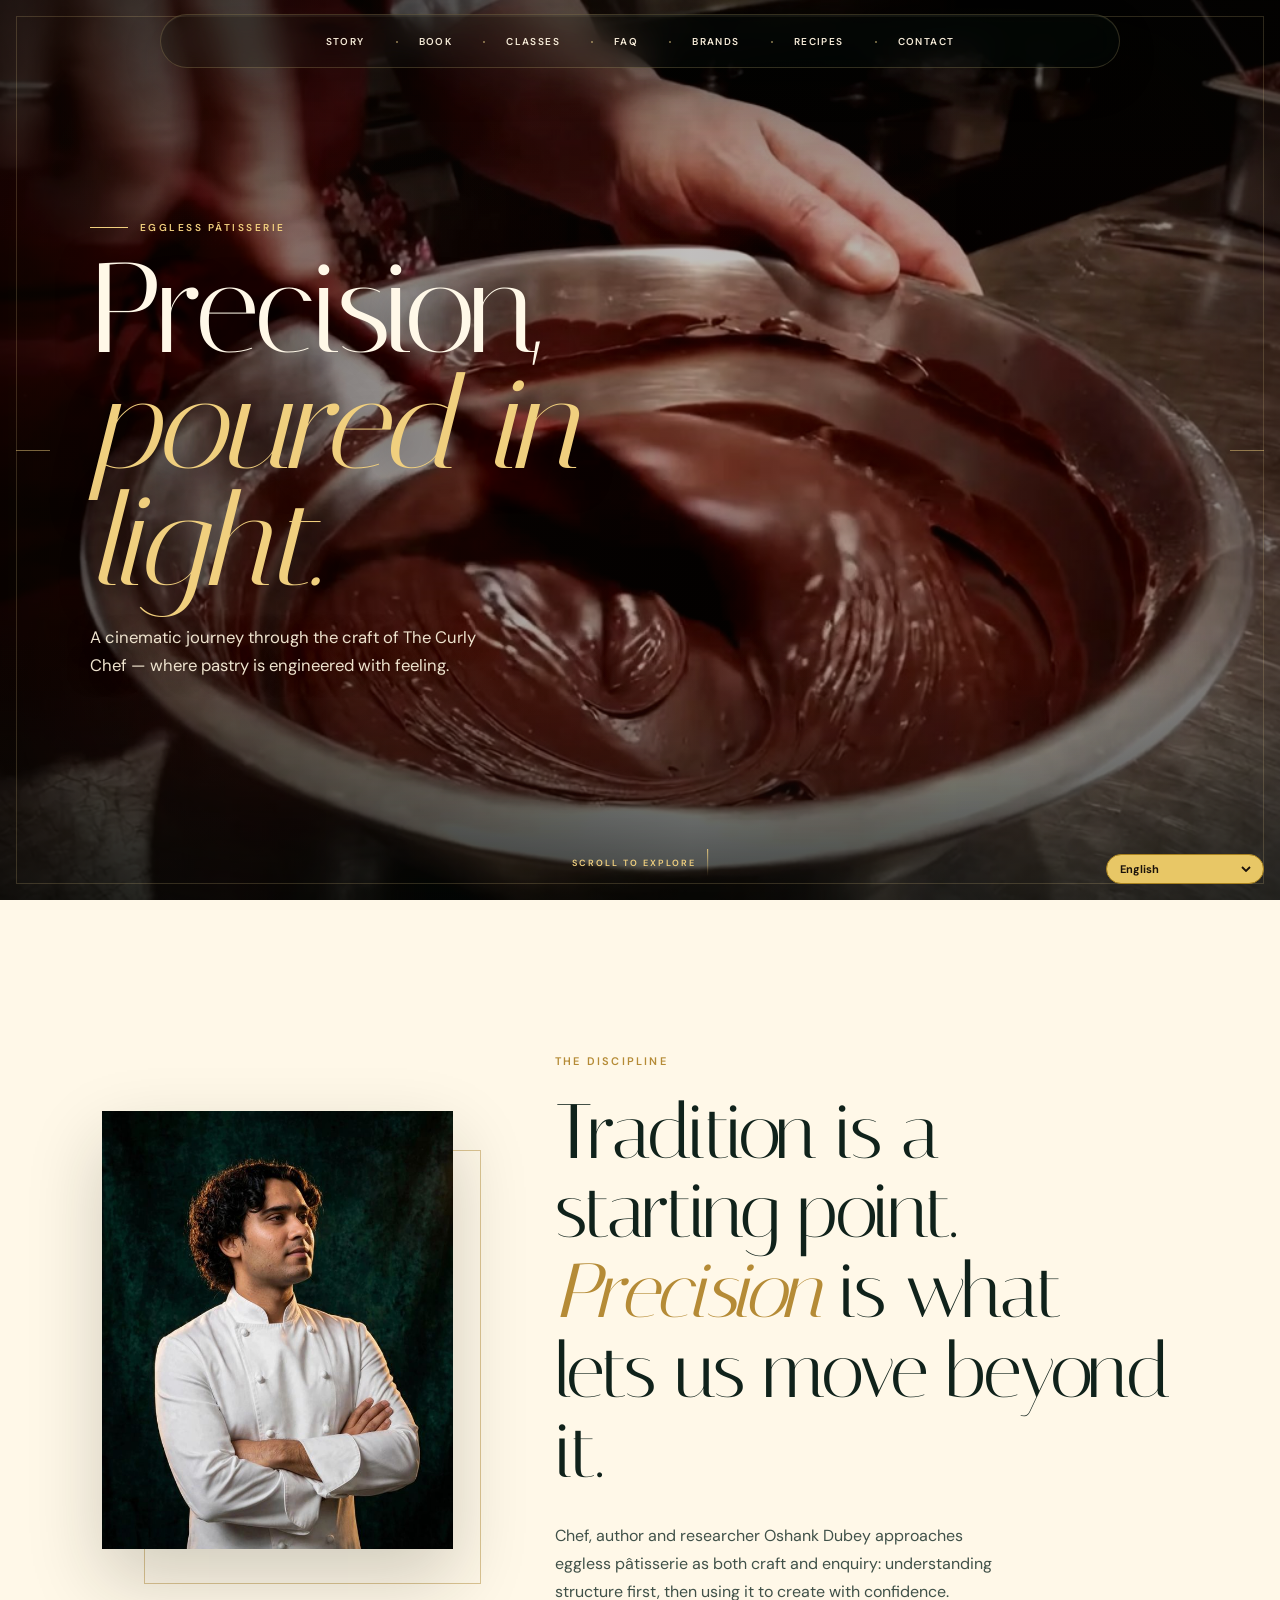
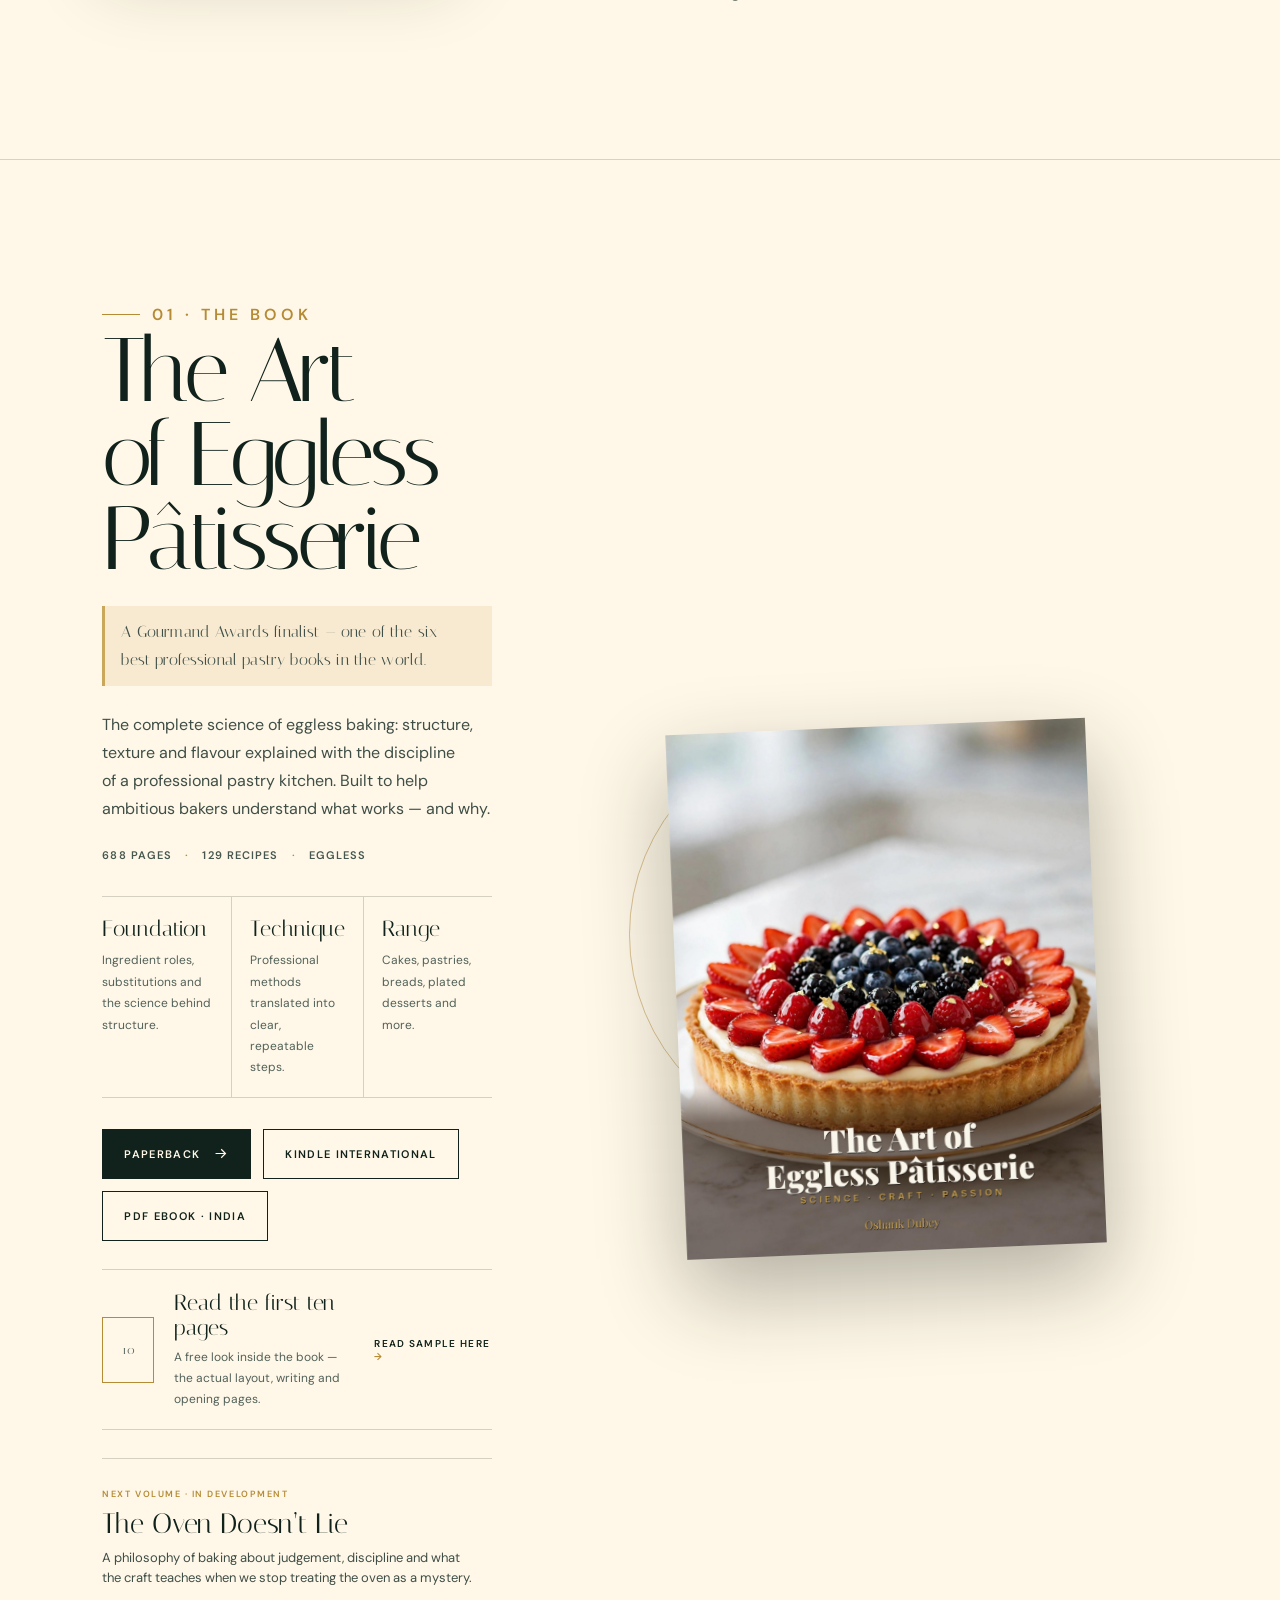
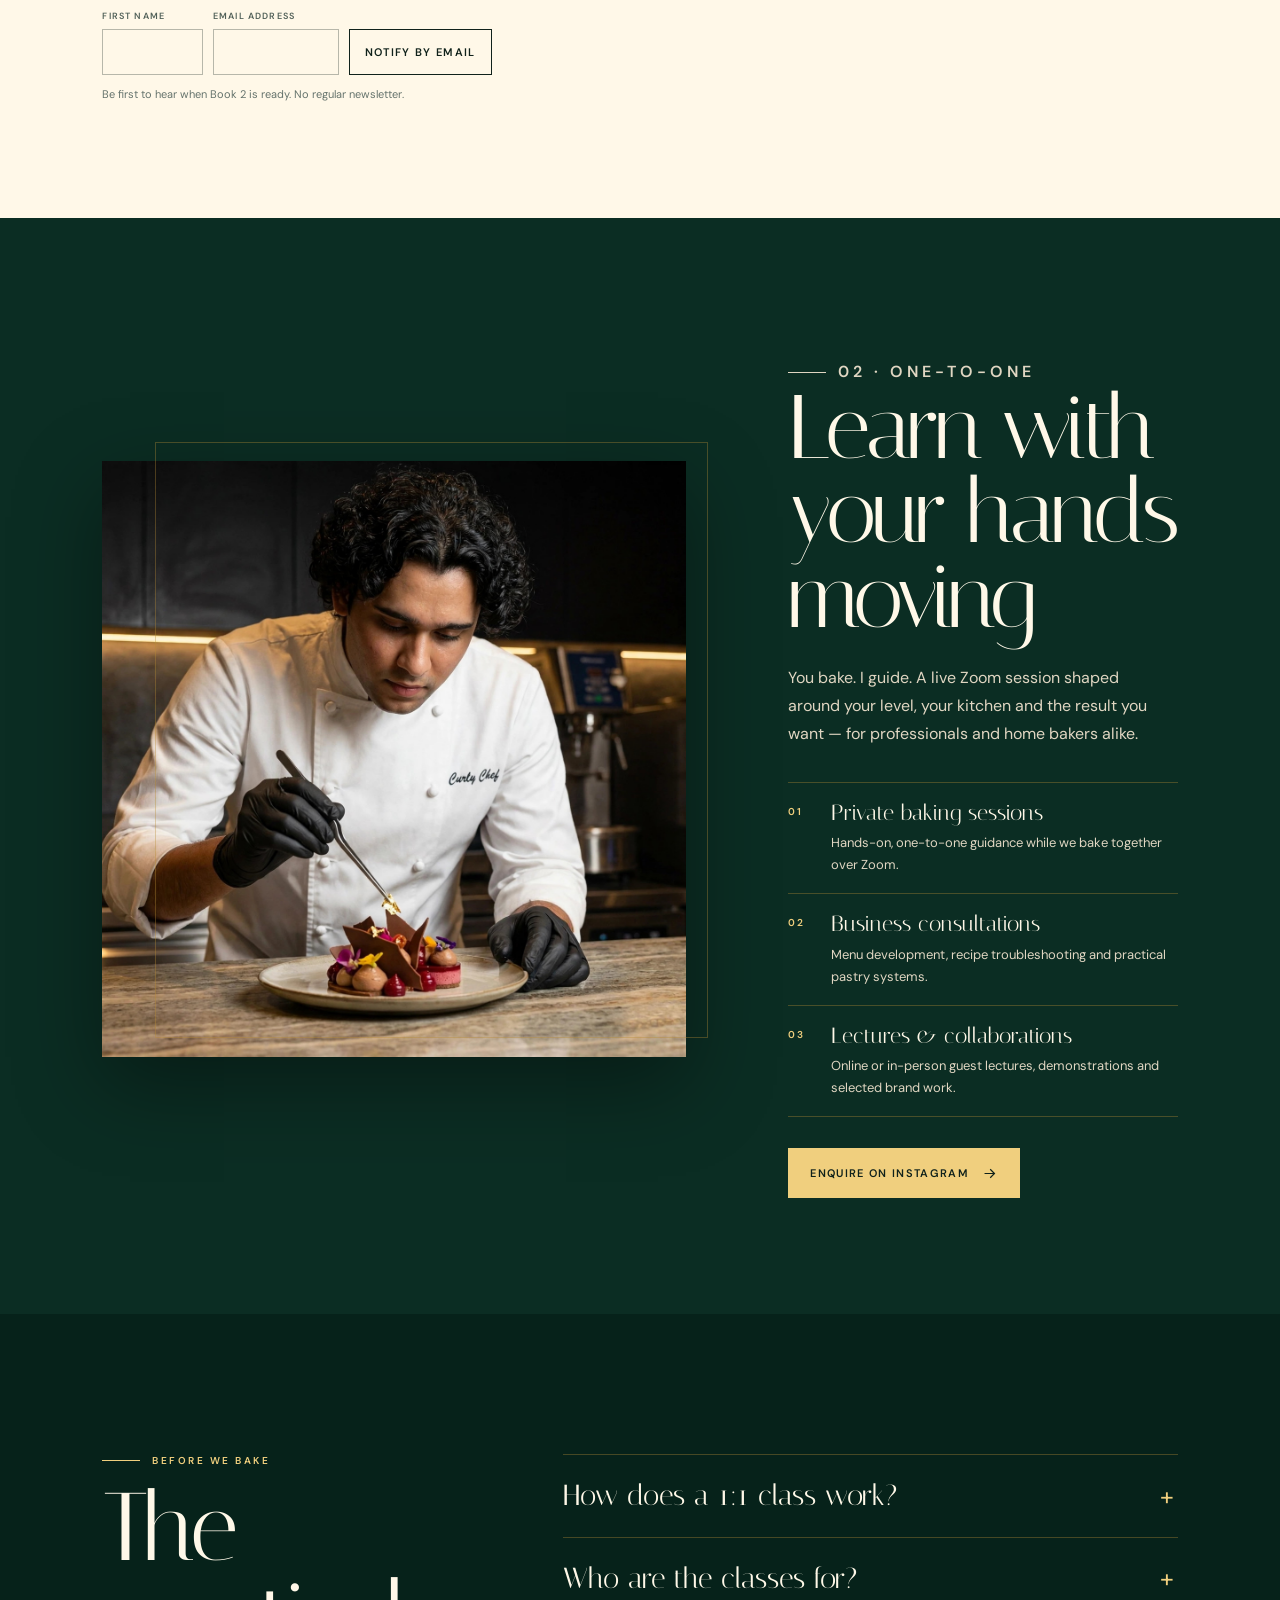
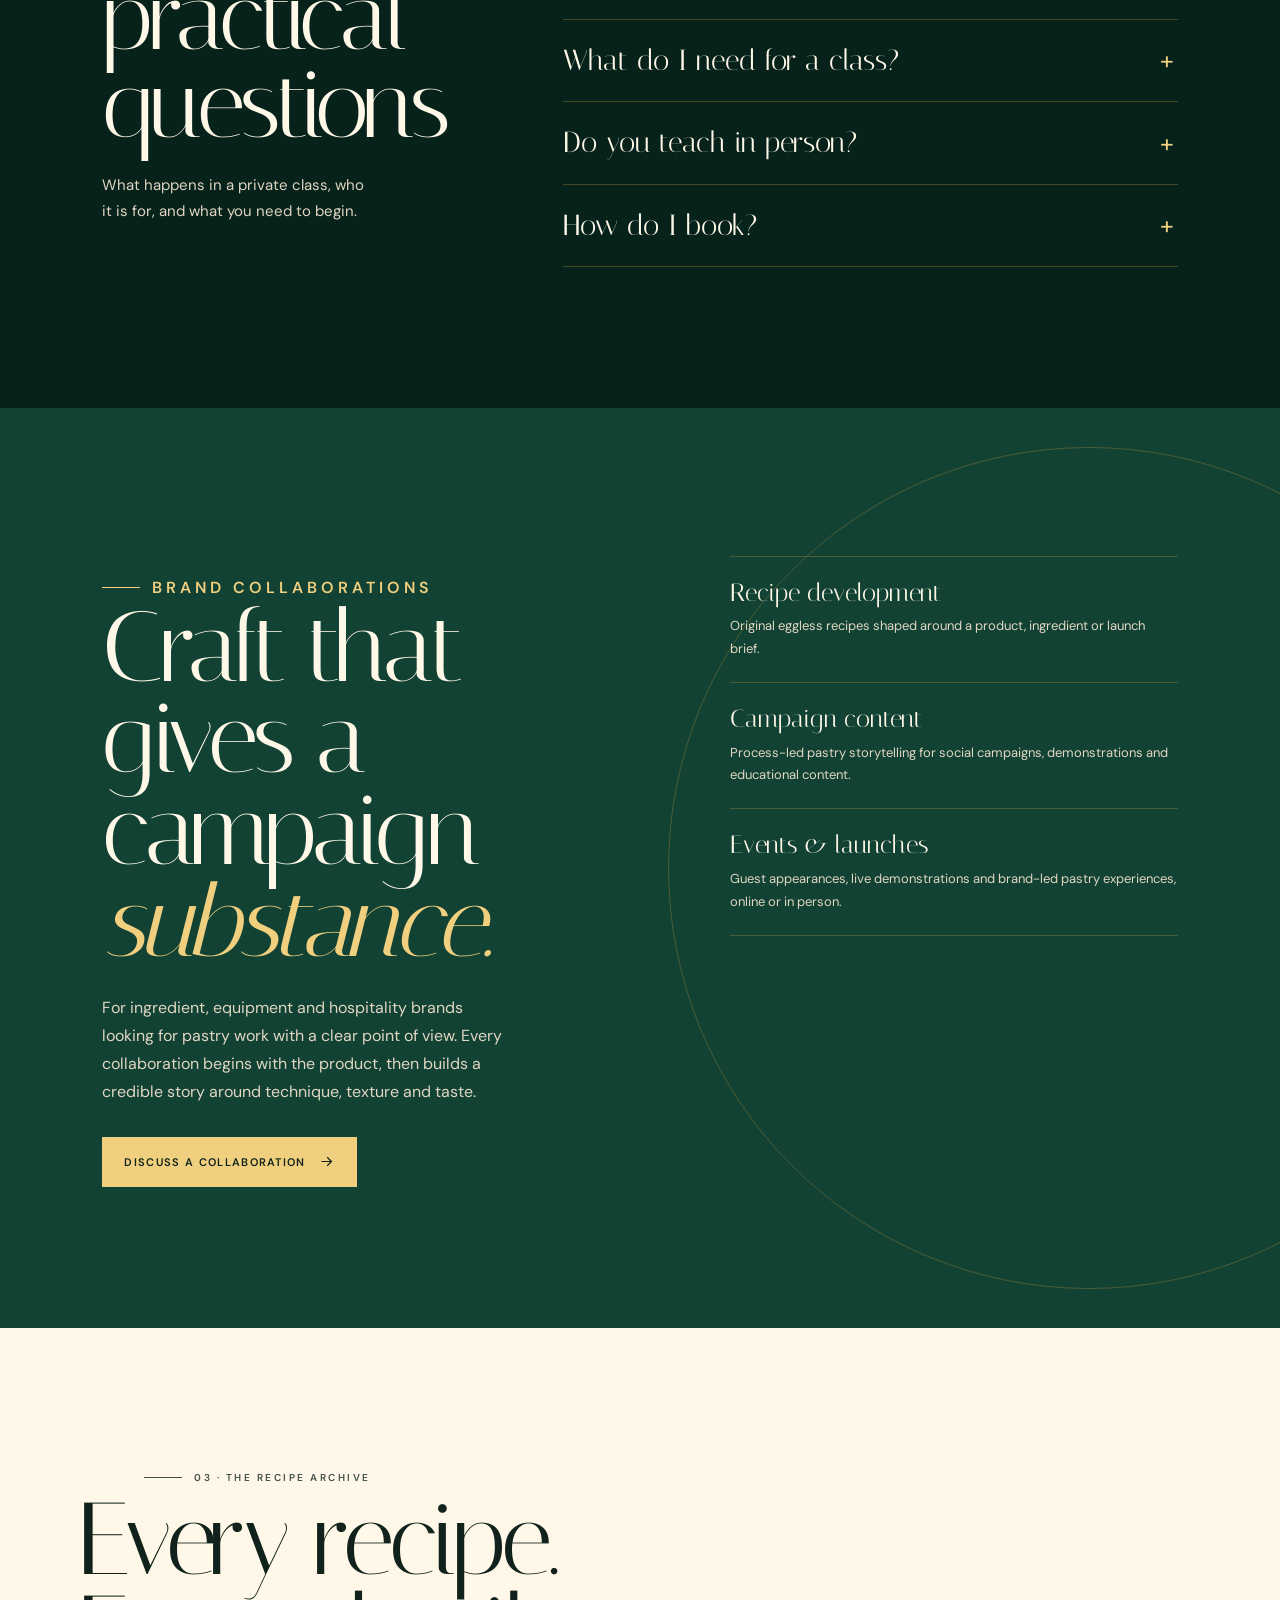
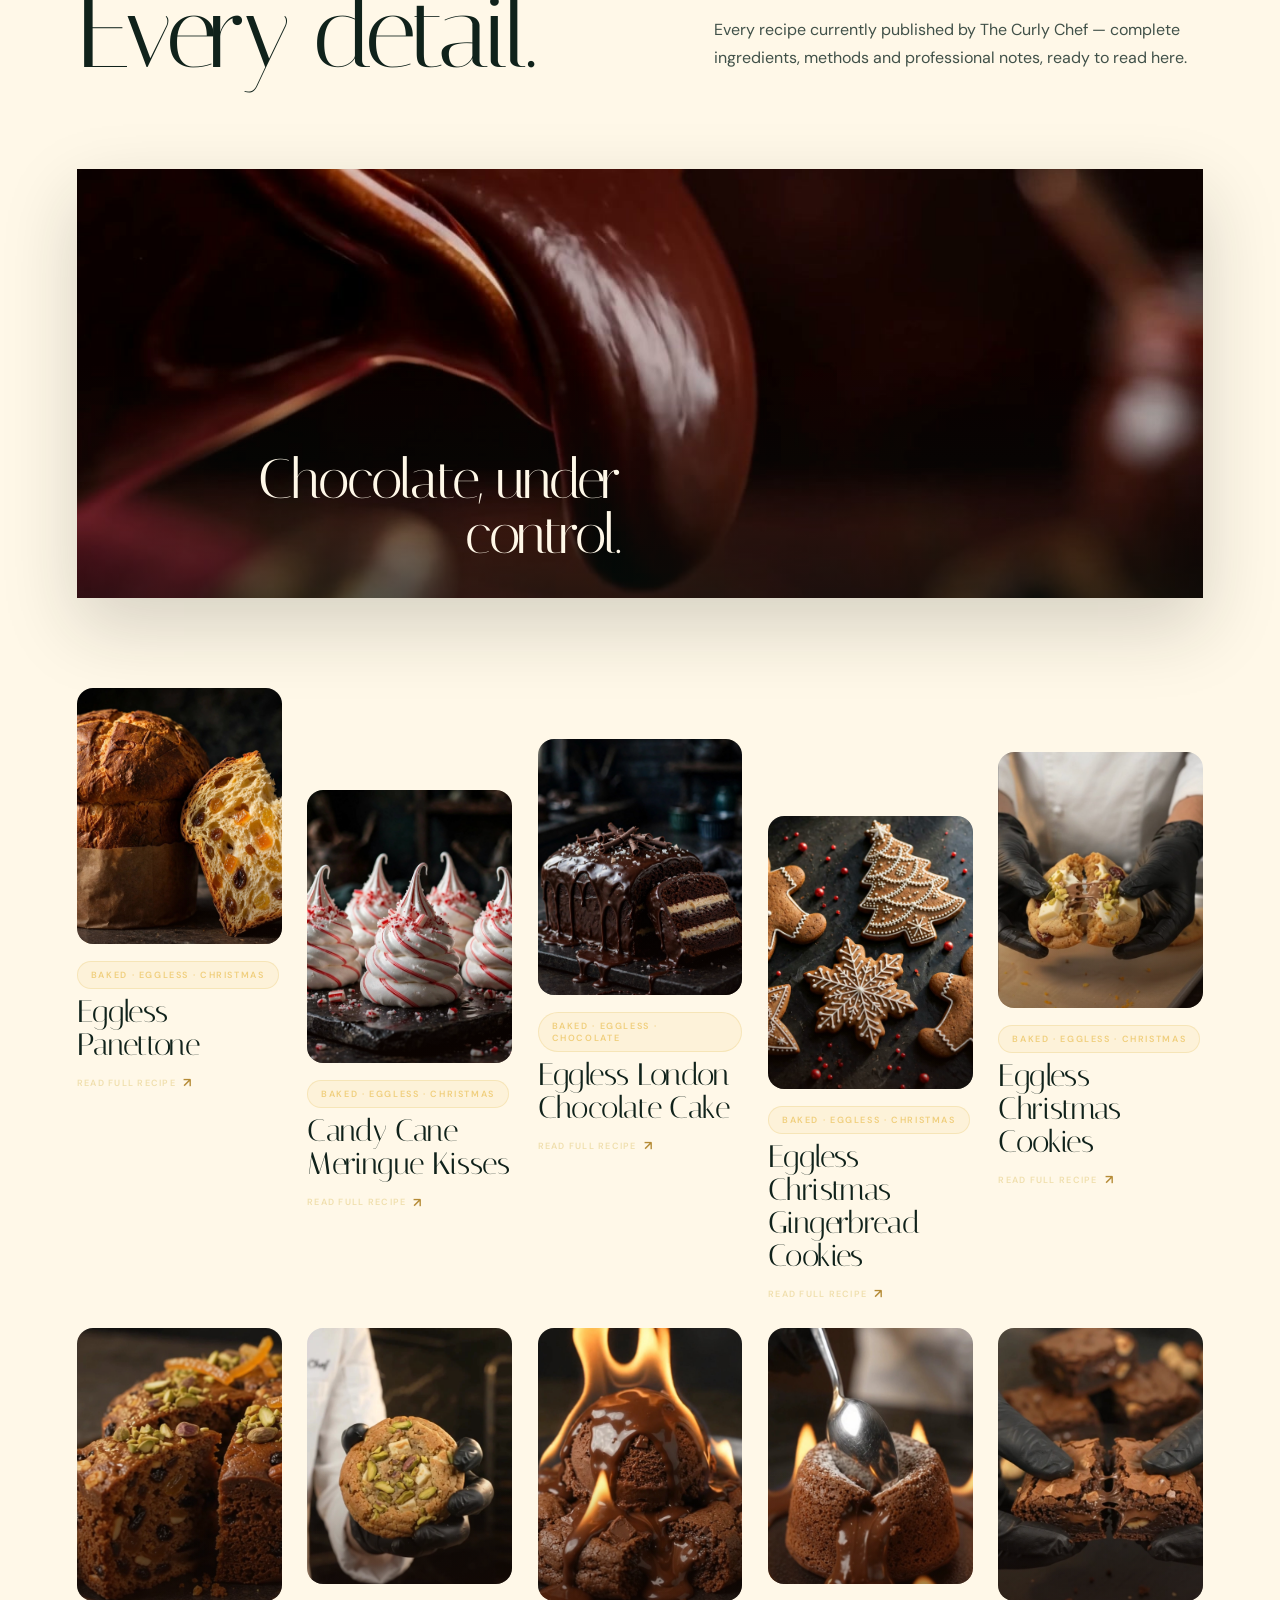
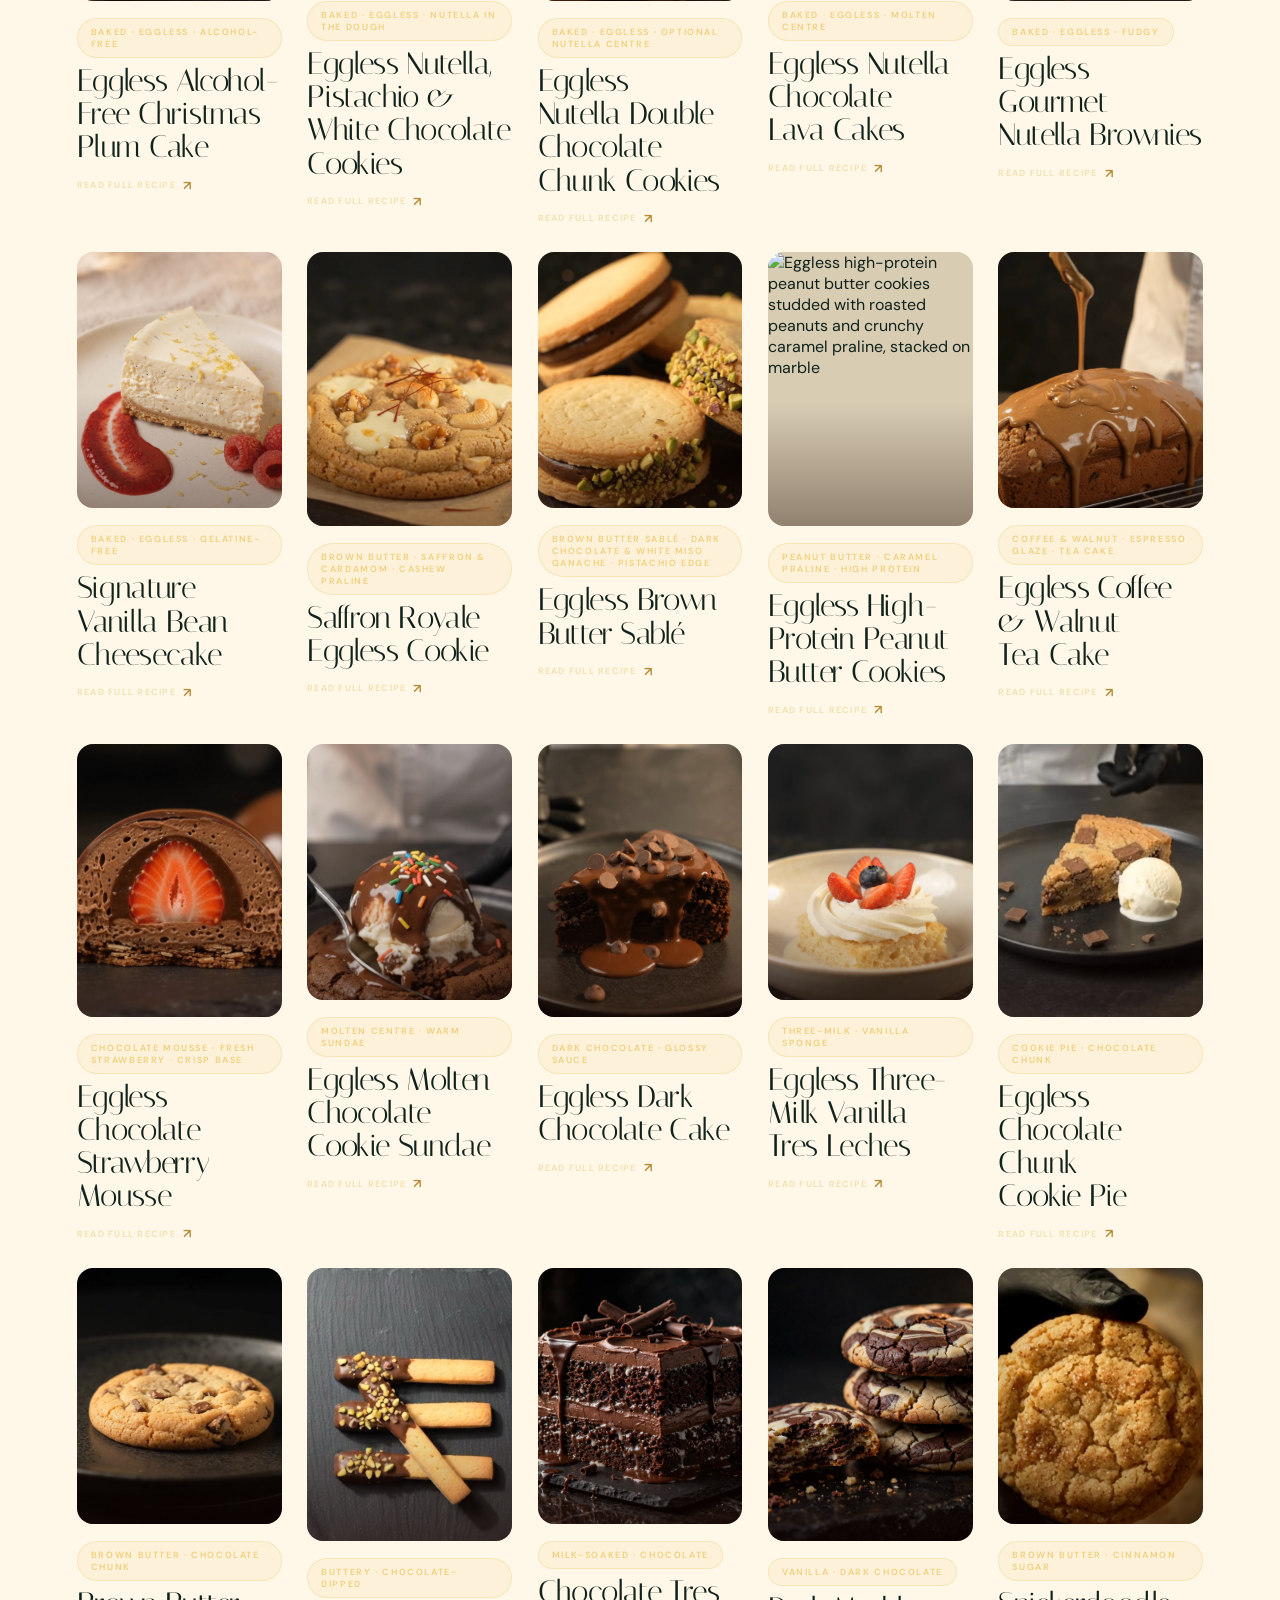
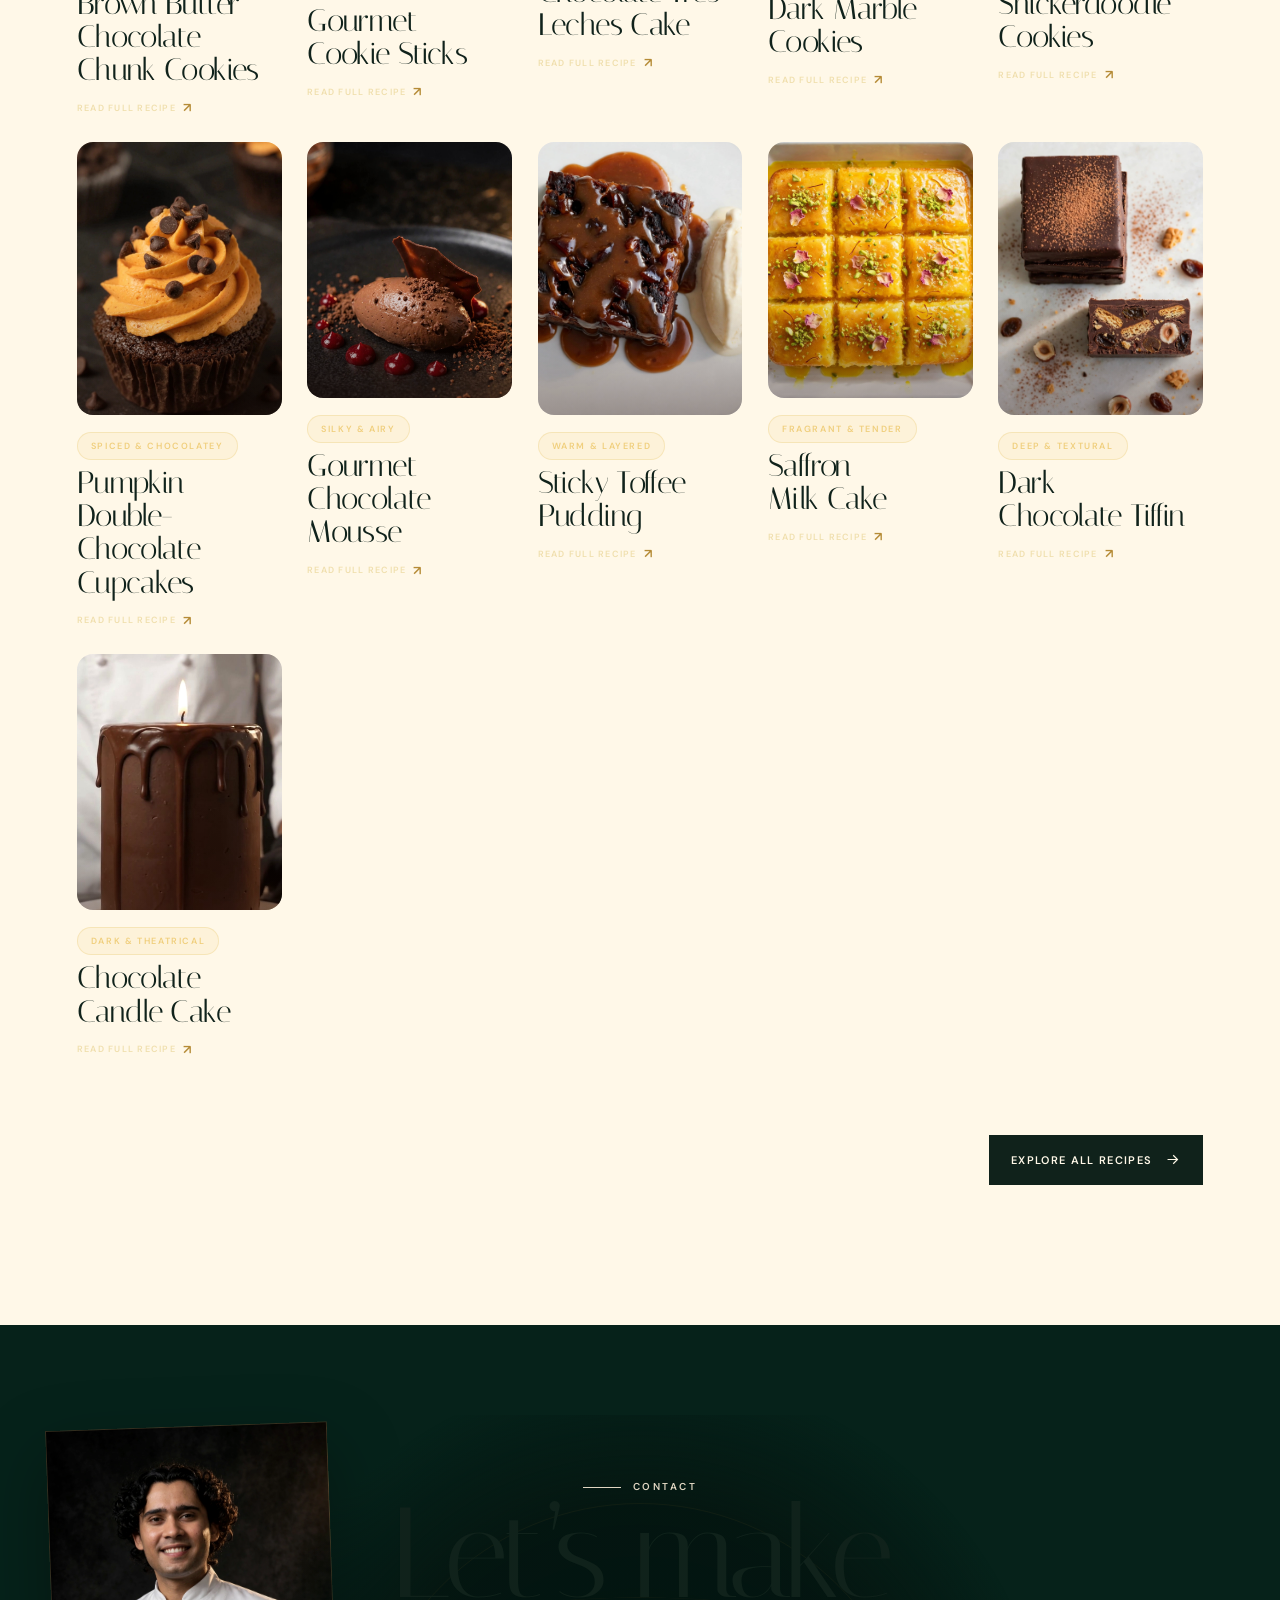
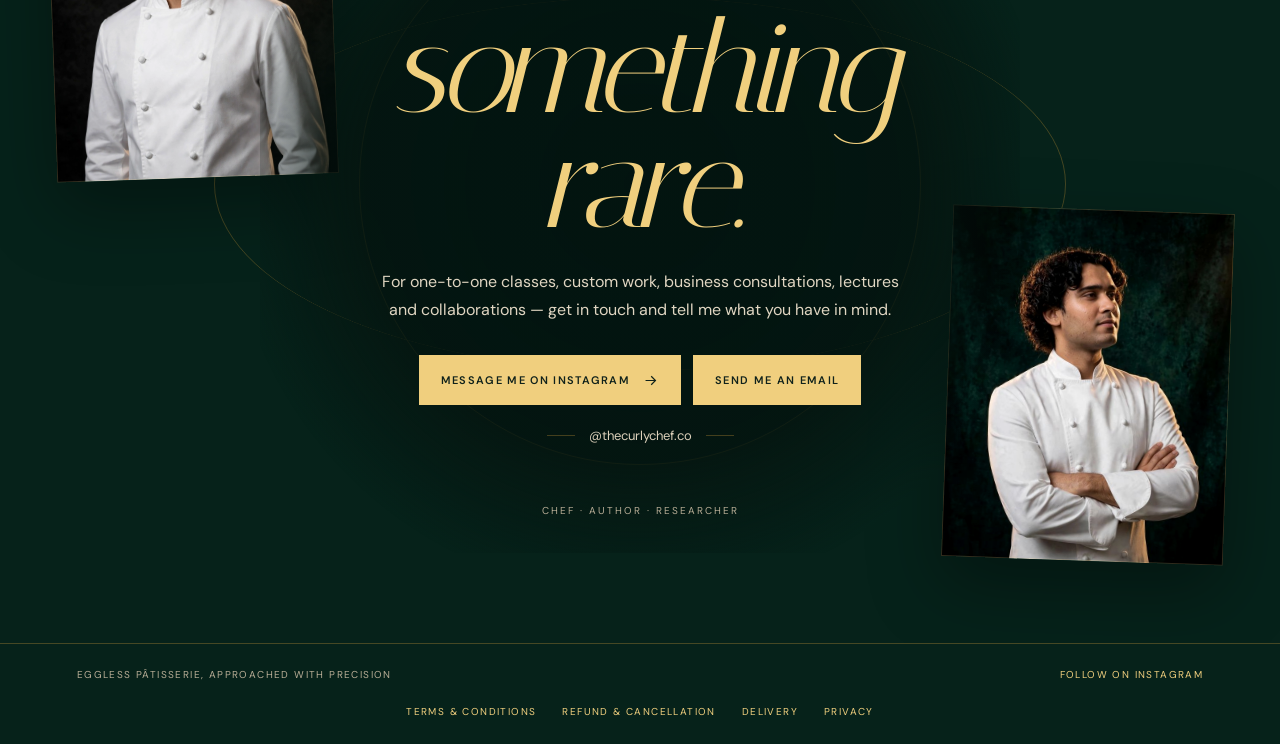
==== commit afd97a2d: "Replace index.html with new Eggless Panettone version" ====
--- a/index.html
+++ b/index.html
@@ -519,6 +519,7 @@
 
 
     /* Per-recipe jewel-tone accents */
+    #recipe-eggless-panettone { --accent:#8a5a1b; --accent-soft:#f7ecd7; }
     #recipe-candy-cane-meringue-kisses { --accent:#9d1b3a; --accent-soft:#fbe8ec; }
     #recipe-eggless-london-chocolate-cake { --accent:#3d2113; --accent-soft:#f3e7dc; }
     #recipe-eggless-christmas-gingerbread-cookies { --accent:#6b3a1f; --accent-soft:#f7ece1; }
@@ -785,6 +786,11 @@
         <figcaption><strong>Chocolate, under control.</strong></figcaption>
       </figure>
       <div class="recipe-grid" aria-label="All recipes">
+        <figure class="recipe-card reveal">
+          <div class="recipe-image"><img src="assets/images/recipe-eggless-panettone.jpg" alt="Eggless panettone — tall golden panettone in its brown paper case, dome risen high with a cross scored on top, a slice showing a feathery open crumb studded with candied orange peel, raisins and sultanas"></div>
+          <figcaption><small>Baked &middot; Eggless &middot; Christmas</small><h3>Eggless Panettone</h3><span class="read-label">Read full recipe</span></figcaption>
+          <button class="recipe-hit" type="button" data-recipe="recipe-eggless-panettone" aria-haspopup="dialog"><span class="sr-only">Open the Eggless Panettone recipe</span></button>
+        </figure>
         <figure class="recipe-card reveal">
           <div class="recipe-image"><img src="assets/images/recipe-candy-cane-meringue-kisses.jpg" alt="Candy cane meringue kisses — crisp white meringue kisses with red candy-cane swirls, crowned with crushed candy cane, on dark stone"></div>
           <figcaption><small>Baked &middot; Eggless &middot; Christmas</small><h3>Candy Cane Meringue Kisses</h3><span class="read-label">Read full recipe</span></figcaption>
@@ -960,6 +966,11 @@
             <p>Choose any recipe to open its complete ingredients, method and professional notes.</p>
           </div>
           <div class="recipe-archive-grid">
+            <article class="archive-recipe">
+              <img src="assets/images/recipe-eggless-panettone.jpg" alt="Eggless panettone — tall golden panettone in its brown paper case, dome risen high with a cross scored on top, a slice showing a feathery open crumb studded with candied orange peel, raisins and sultanas">
+              <div class="archive-recipe-copy"><small>Yeasted bread &middot; Citrus &middot; Candied fruit</small><h3>Eggless Panettone</h3><span>Read full recipe</span></div>
+              <button class="recipe-hit" type="button" data-recipe="recipe-eggless-panettone"><span class="sr-only">Open the Eggless Panettone recipe</span></button>
+            </article>
             <article class="archive-recipe">
               <img src="assets/images/recipe-candy-cane-meringue-kisses.jpg" alt="Candy cane meringue kisses — crisp white meringue kisses with red candy-cane swirls, crowned with crushed candy cane, on dark stone">
               <div class="archive-recipe-copy"><small>Meringue &middot; Peppermint &middot; Candy cane</small><h3>Candy Cane Meringue Kisses</h3><span>Read full recipe</span></div>
@@ -1129,6 +1140,80 @@
         <div id="recipeReaderContent"></div>
       </div>
     </dialog>
+    <template id="recipe-template-recipe-eggless-panettone">
+      <article class="recipe-page">
+        <header class="recipe-page-hero">
+          <div><small>Eggless &middot; Yeasted bread &middot; Christmas</small><h2>Eggless Panettone</h2><p>The tall Milanese Christmas bread &mdash; feathery, citrus-scented, studded with candied peel and raisins.</p></div>
+        </header>
+        <div class="recipe-sheet" id="recipe-eggless-panettone">
+<div class="rkicker">New recipe</div>
+<h3>Eggless Panettone</h3>
+<p class="rtag">The tall Milanese Christmas bread &mdash; feathery, citrus-scented, studded with candied peel and raisins.</p>
+<p><strong>Developed recipe &mdash; not yet test-baked.</strong></p>
+<div class="recipe-spec">
+<div><strong>Yield</strong>1 &times; 750 g loaf</div>
+<div><strong>Oven</strong>170&deg;C</div>
+<div><strong>Bake time</strong>35&ndash;40 min</div>
+<div><strong>Cool</strong>On its side or hung upside down on skewers</div>
+</div>
+<p><strong>Equipment.</strong> Large mixing bowl, digital scale, 750 g panettone case, cloth, small knife, foil, 2 long skewers, serrated knife.</p>
+<p><strong>Before starting.</strong> Warm the milk. Soften the butter. Preheat the oven to 170&deg;C.</p>
+<h4>Ingredients &mdash; dough</h4>
+<table class="ing-table">
+<tr><td>Strong white flour</td><td>350 g</td></tr>
+<tr><td>Instant yeast</td><td>7 g</td></tr>
+<tr><td>Caster sugar</td><td>80 g</td></tr>
+<tr><td>Fine sea salt</td><td>5 g</td></tr>
+<tr><td>Whole milk, warm</td><td>120 ml</td></tr>
+<tr><td>Greek yoghurt</td><td>60 g</td></tr>
+<tr><td>Unsalted butter, softened</td><td>80 g</td></tr>
+<tr><td>Honey</td><td>20 g</td></tr>
+<tr><td>Vanilla paste</td><td>5 g</td></tr>
+<tr><td>Orange zest</td><td>5 g</td></tr>
+<tr><td>Lemon zest</td><td>3 g</td></tr>
+</table>
+<h4>Ingredients &mdash; fruit</h4>
+<table class="ing-table">
+<tr><td>Candied orange peel</td><td>100 g</td></tr>
+<tr><td>Raisins</td><td>80 g</td></tr>
+<tr><td>Sultanas</td><td>40 g</td></tr>
+</table>
+<h4>Method</h4>
+<ol>
+<li><strong>Mix and knead.</strong> Whisk the flour, yeast, sugar and salt. Add the warm milk, yoghurt, honey, vanilla and zests; knead 8 minutes.</li>
+<li><strong>Work in the butter.</strong> Work in the butter a spoon at a time until the dough is smooth and elastic. Knead in the peel, raisins and sultanas.</li>
+<li><strong>Shape and rise.</strong> Shape into a ball and drop into a 750 g panettone case. Cover and rise 1&frac12;&ndash;2 hours until the dome clears the rim.</li>
+<li><strong>Score and bake.</strong> Score a shallow cross on top. Bake at 170&deg;C for 35&ndash;40 minutes, tenting with foil after 20 minutes if the top colours fast.</li>
+<li><strong>Cool and slice.</strong> Cool on its side &mdash; or hung upside down on skewers &mdash; so the tall crumb does not sink. Slice with a serrated knife.</li>
+</ol>
+<h4>Critical success points</h4>
+<ul>
+<li><strong>Slow, rich rise &mdash; do not rush it with a hot oven:</strong> the dough is rich, so the rise is slow. A cool, patient prove is what gives the open, feathery crumb.</li>
+<li><strong>Butter a spoon at a time:</strong> working it in slowly keeps the dough smooth and elastic; adding it all at once makes a greasy dough that will not hold its rise.</li>
+<li><strong>Wait for the dome to clear the rim:</strong> the case must be full before baking, or the loaf bakes short and squat.</li>
+<li><strong>Tent with foil after 20 minutes if the top colours fast:</strong> the tall dome browns before the centre is baked.</li>
+<li><strong>Cool upside down or on its side so the tall crumb does not sink:</strong> a tall loaf cooled upright collapses under its own weight.</li>
+<li><strong>Slice with a serrated knife:</strong> the feathery crumb crushes under a straight blade.</li>
+</ul>
+<h4>Finishing, storage and serving</h4>
+<ul>
+<li><strong>Finishing:</strong> score a shallow cross on top before baking, so the dome opens as it rises.</li>
+<li><strong>Storage:</strong> wrap tightly once fully cool.</li>
+<li><strong>Serving:</strong> slice with a serrated knife and serve at room temperature.</li>
+<li><strong>About this bake:</strong> a developed recipe from the Christmas collection, not yet test-baked.</li>
+</ul>
+<h4>Troubleshooting</h4>
+<ul>
+<li><strong>Dough not rising:</strong> a rich dough is slow. Give it time and warmth; do not rush it with a hot oven.</li>
+<li><strong>Top browning too fast:</strong> tent with foil after 20 minutes.</li>
+<li><strong>Loaf sank after baking:</strong> it was cooled upright. Cool on its side or hung upside down on skewers.</li>
+<li><strong>Dense crumb:</strong> the butter went in too fast, or the rise was rushed.</li>
+</ul>
+<p class="rsign">Curly Chef standard: eggless &middot; alcohol-free</p>
+<p style="margin-top:16px"><a class="button secondary" href="assets/recipes/eggless-panettone.pdf" target="_blank" rel="noopener">Download PDF</a></p>
+</div>
+      </article>
+    </template>
     <template id="recipe-template-recipe-candy-cane-meringue-kisses">
       <article class="recipe-page">
         <header class="recipe-page-hero">
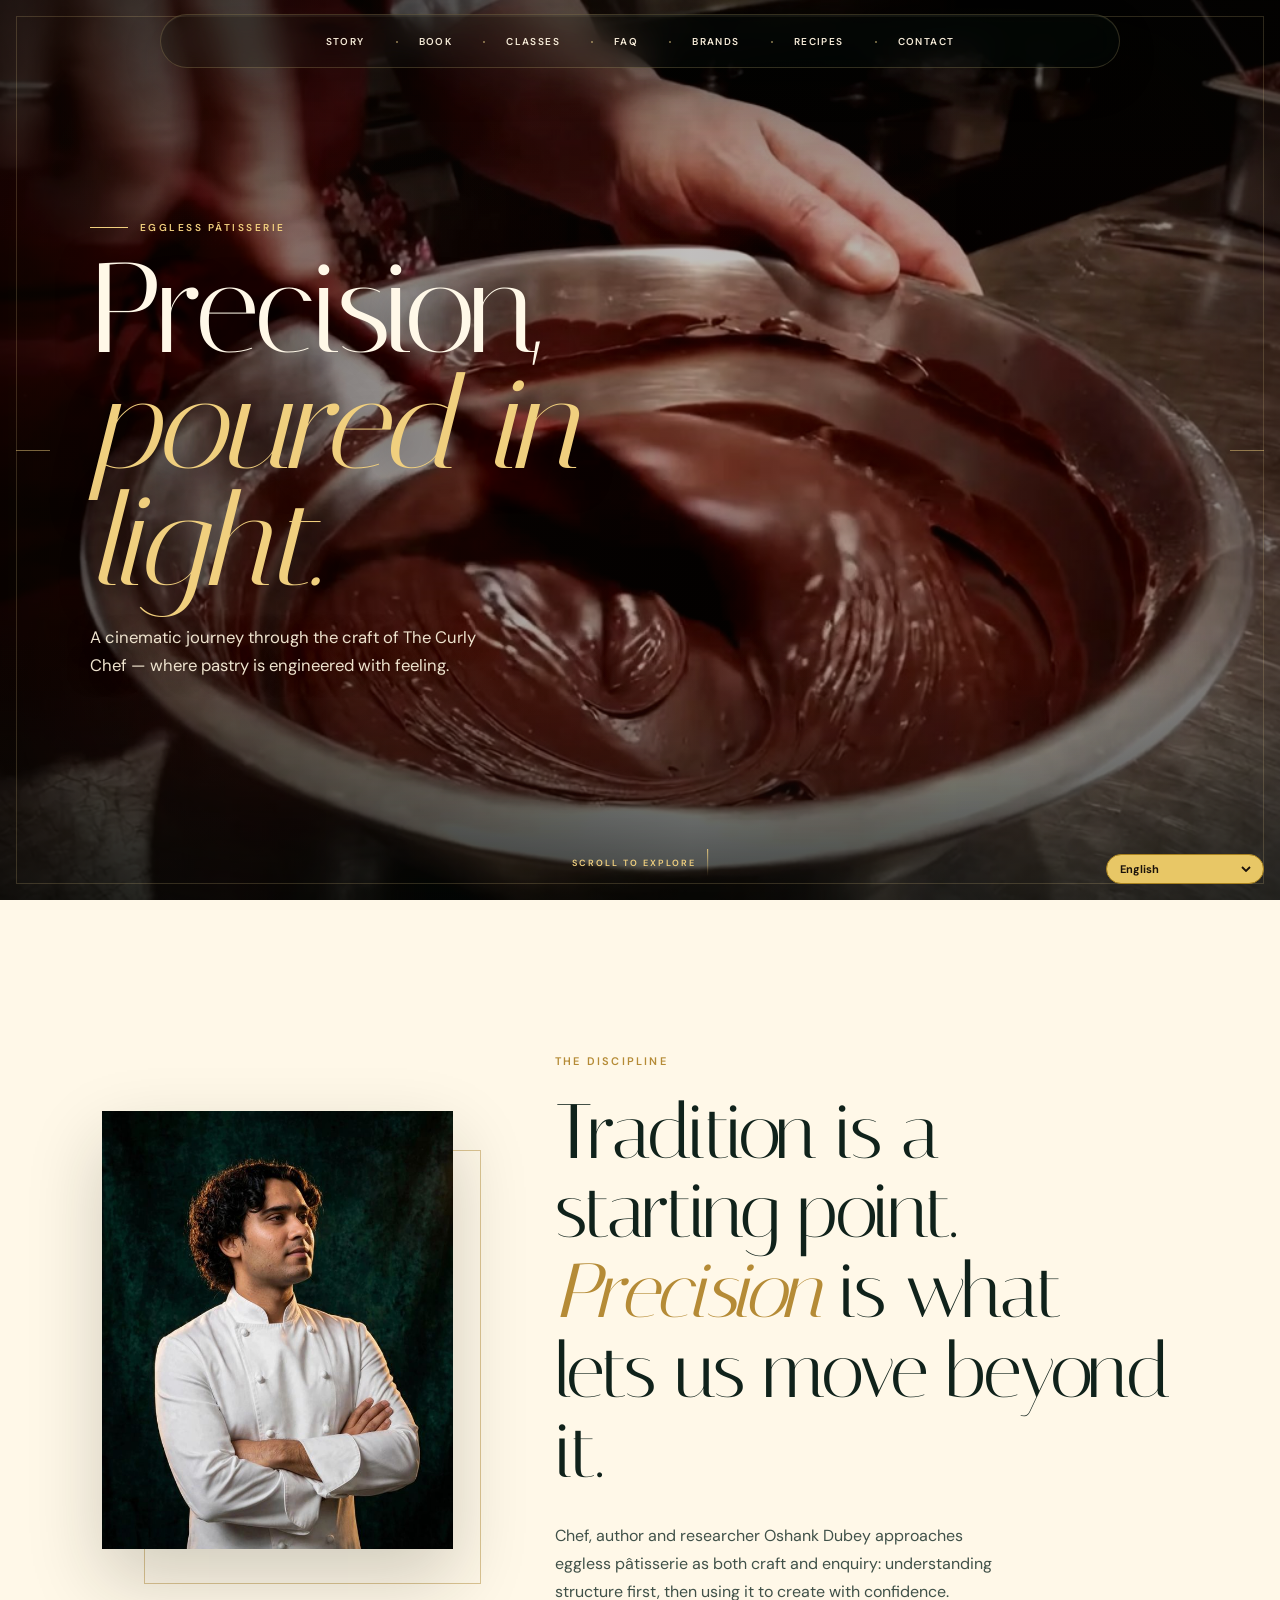
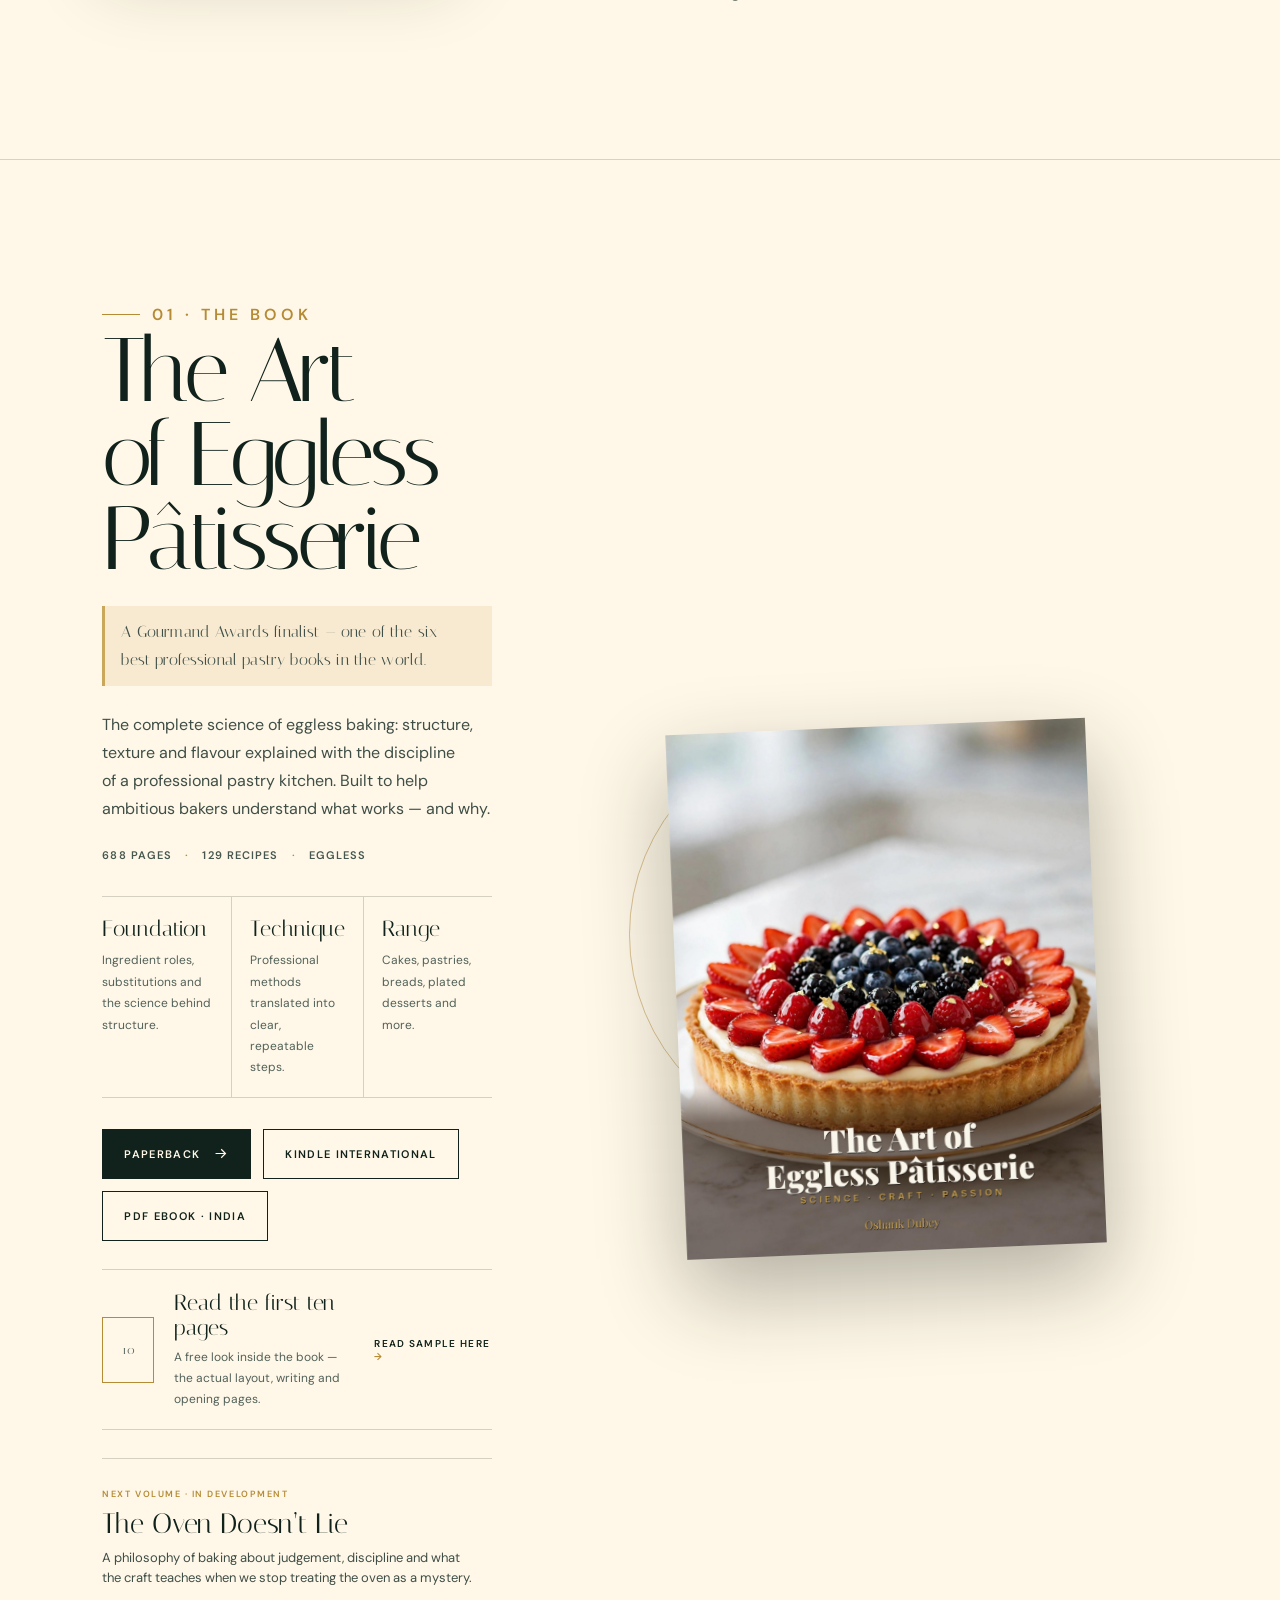
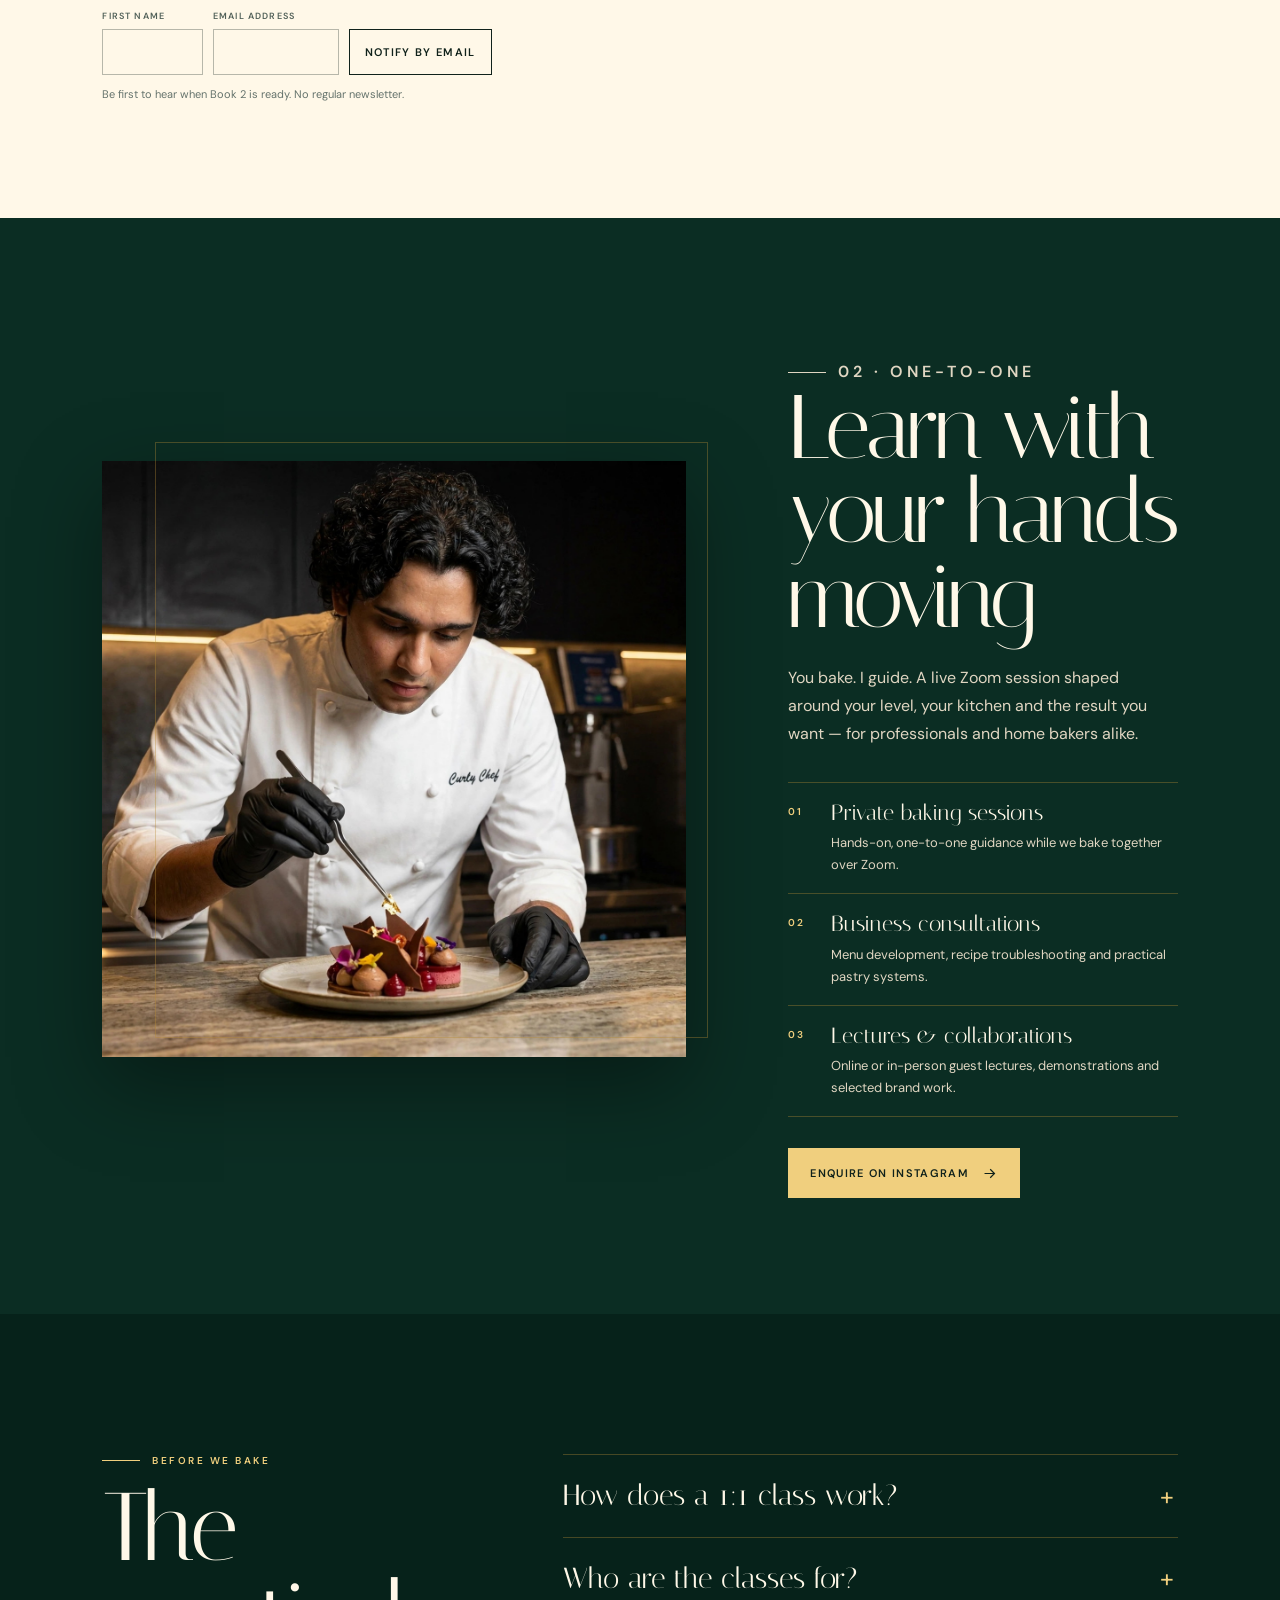
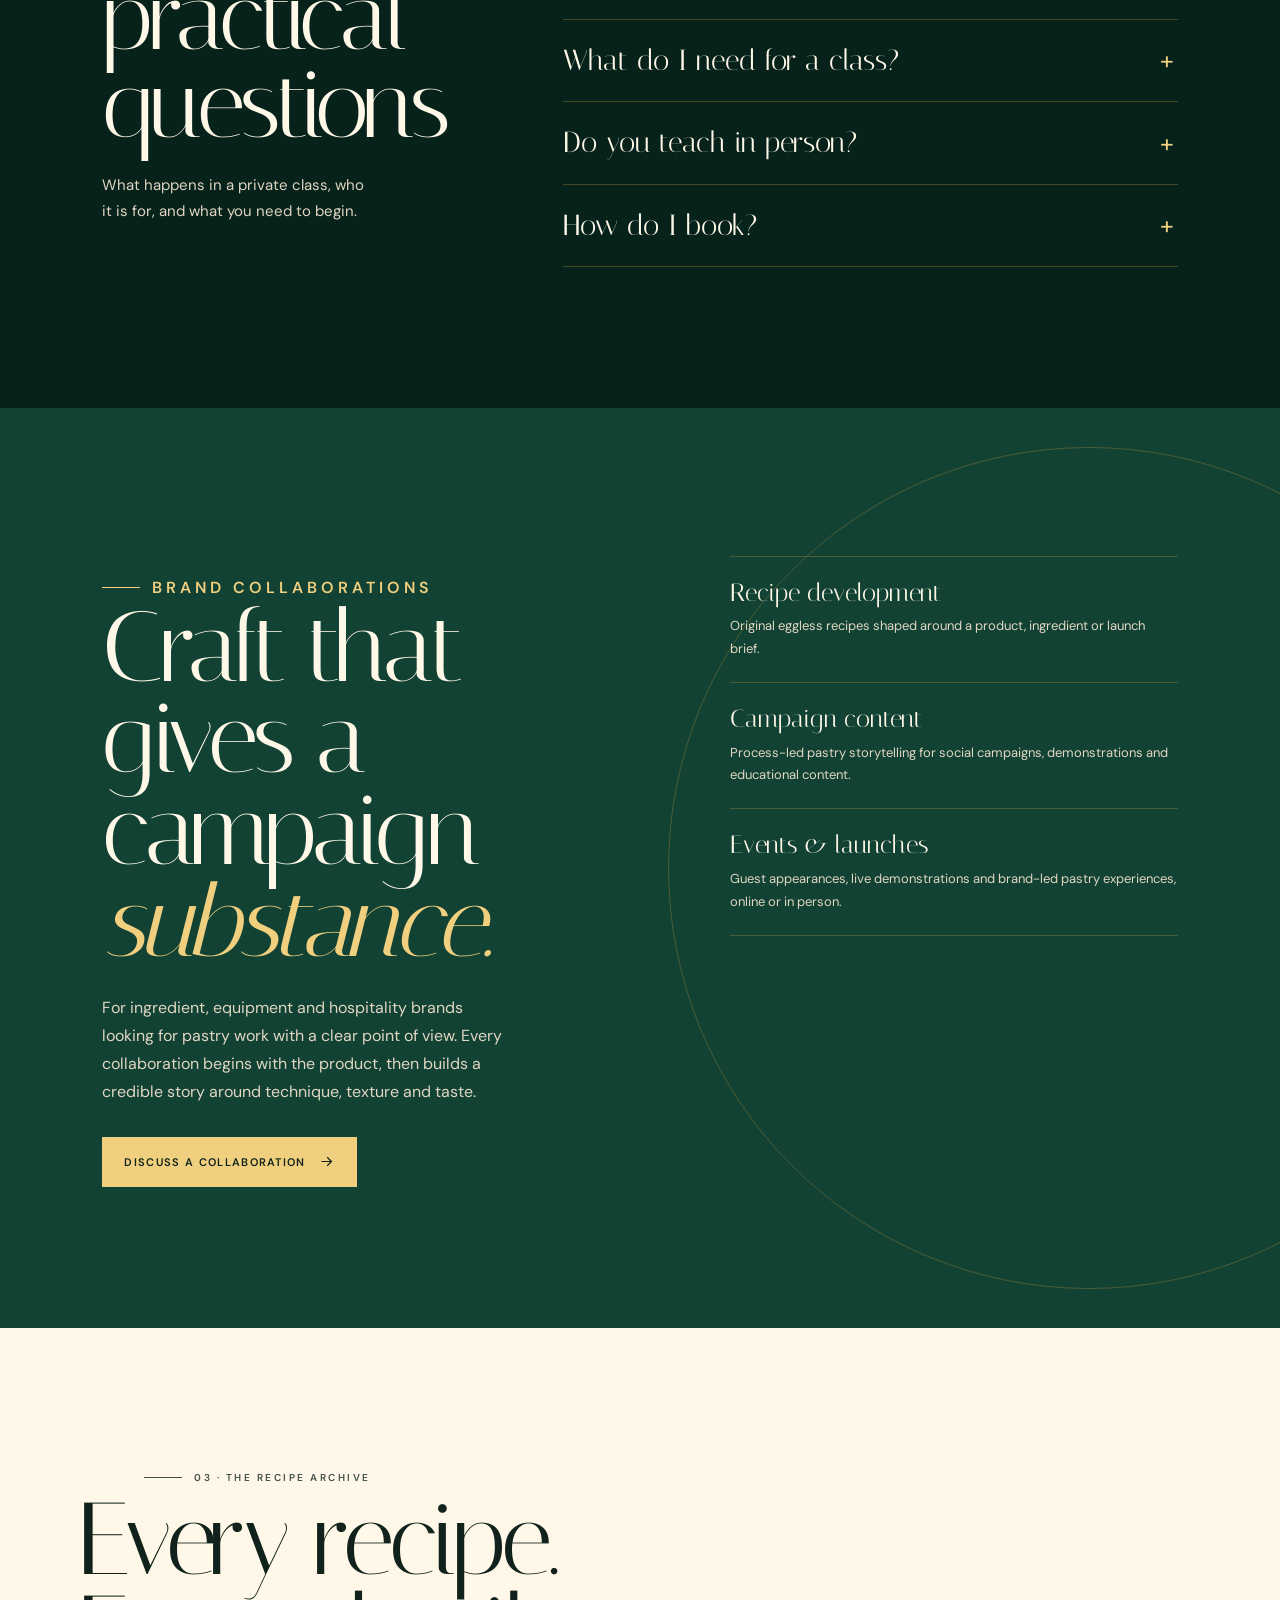
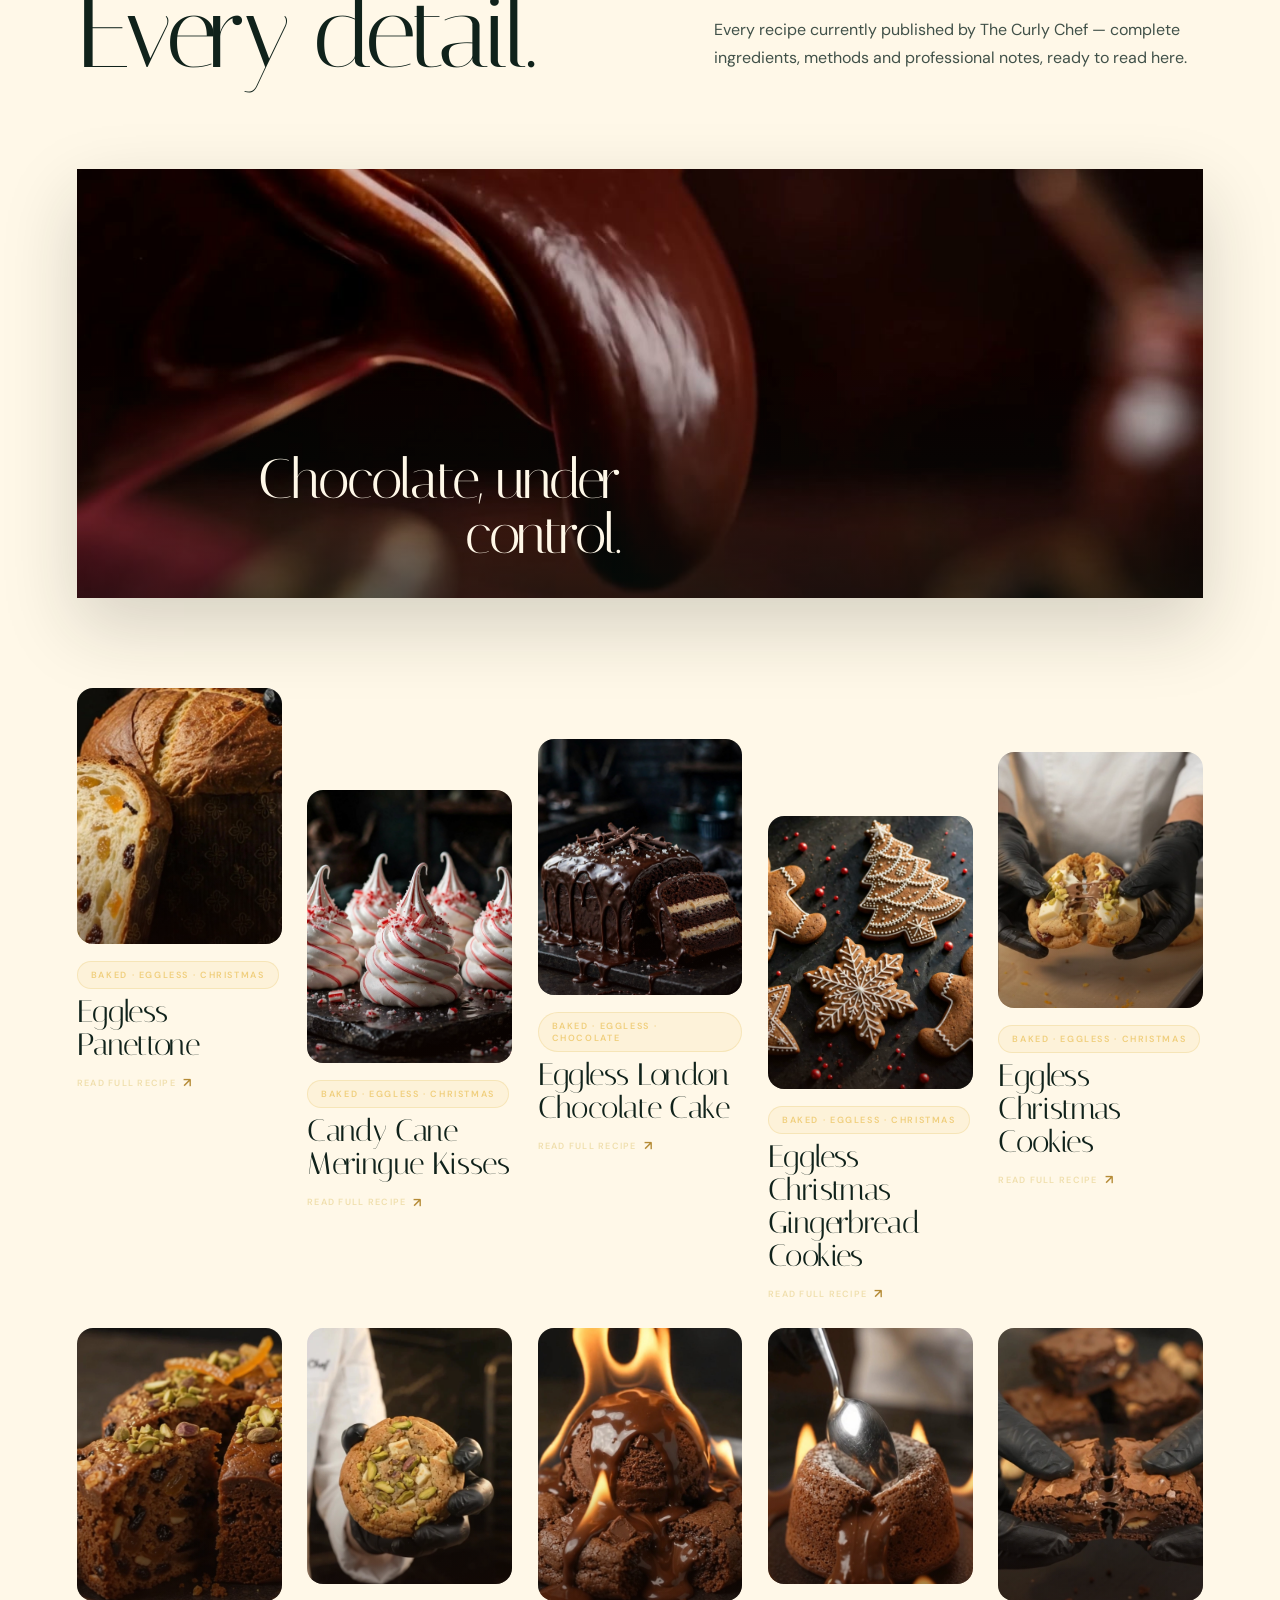
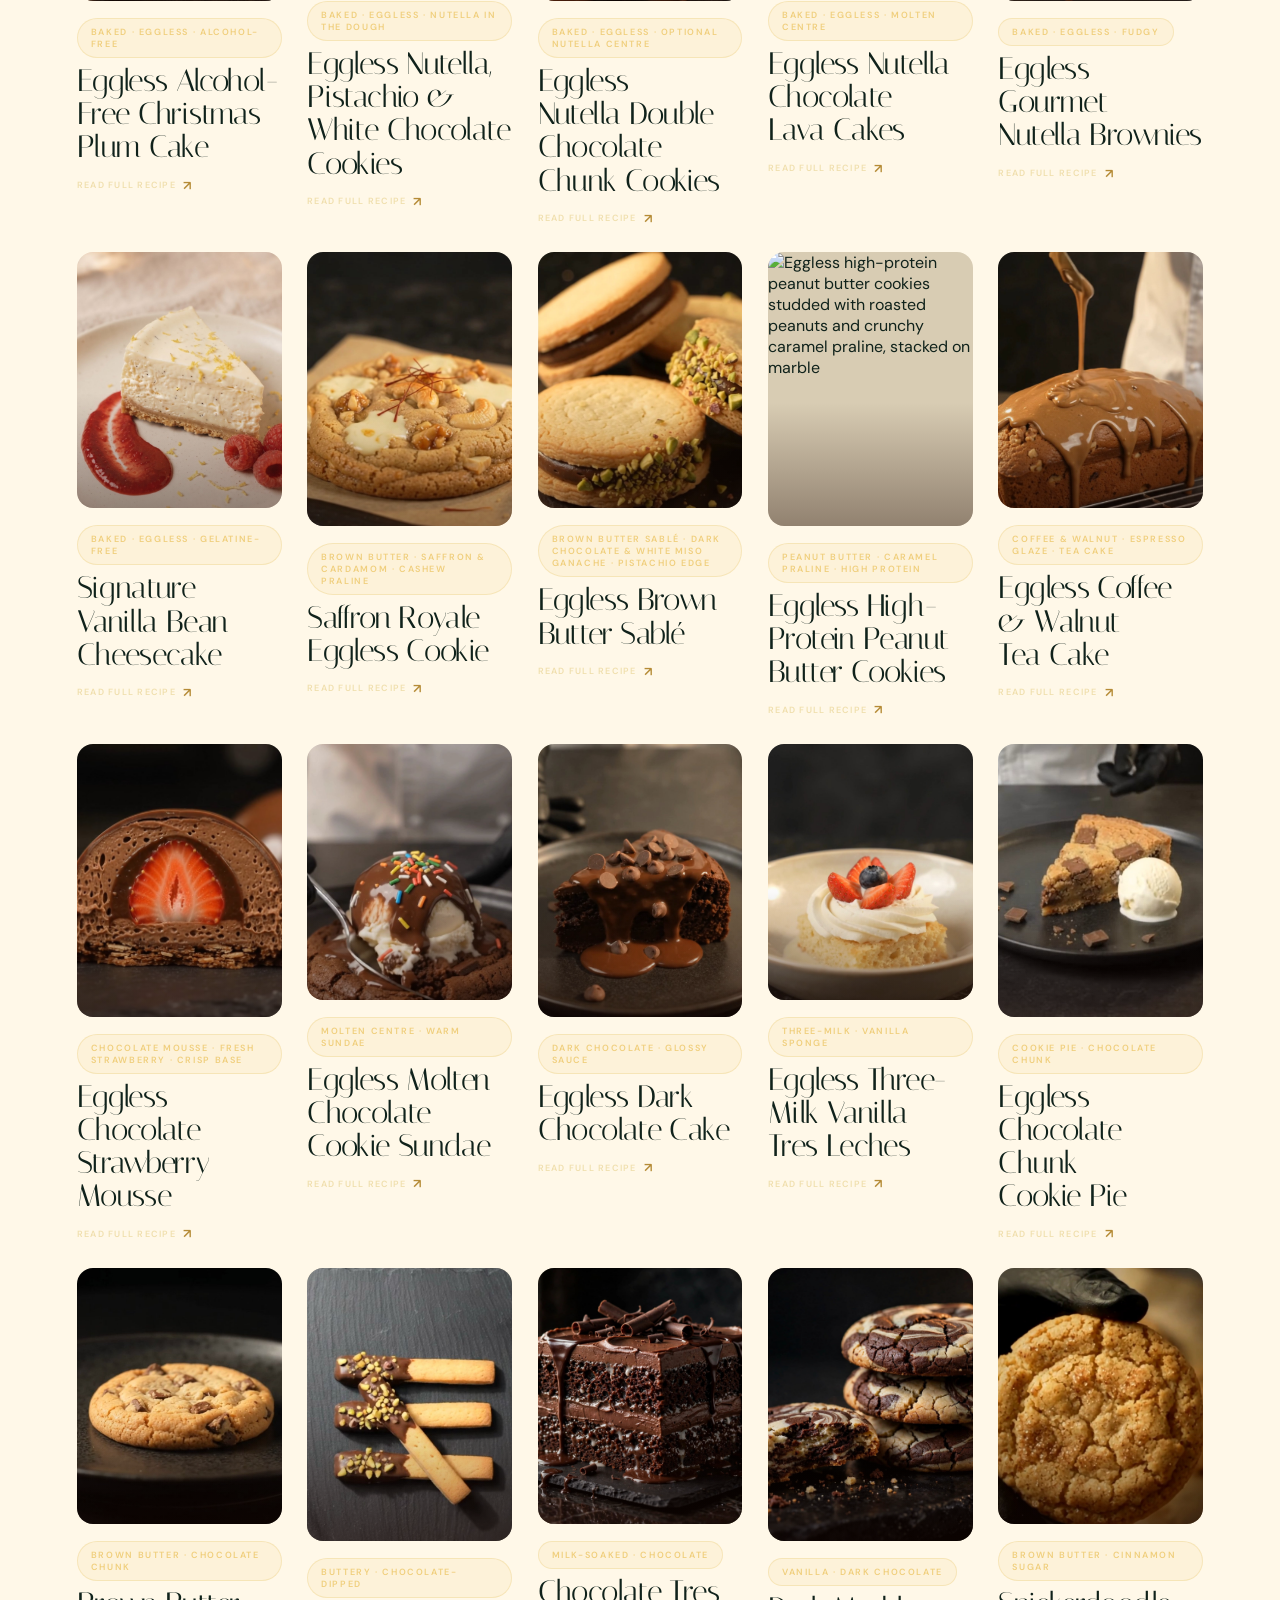
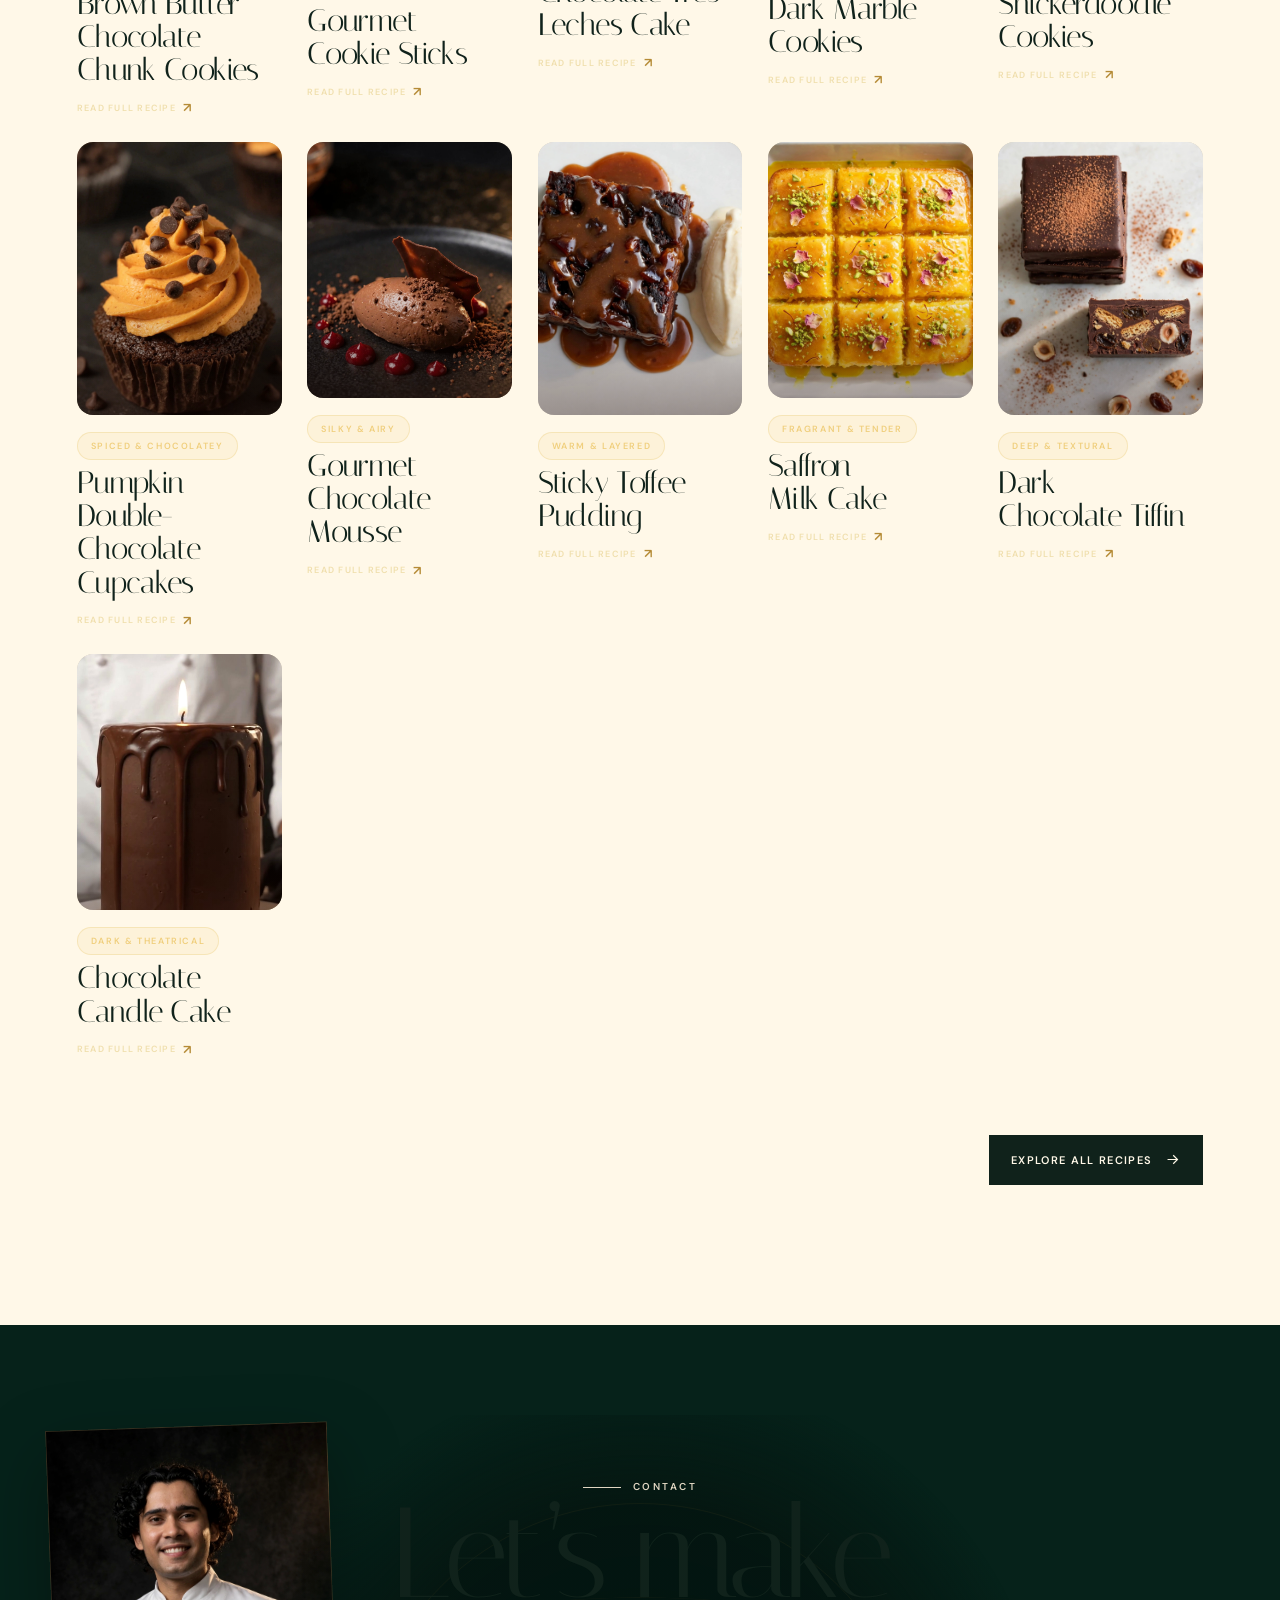
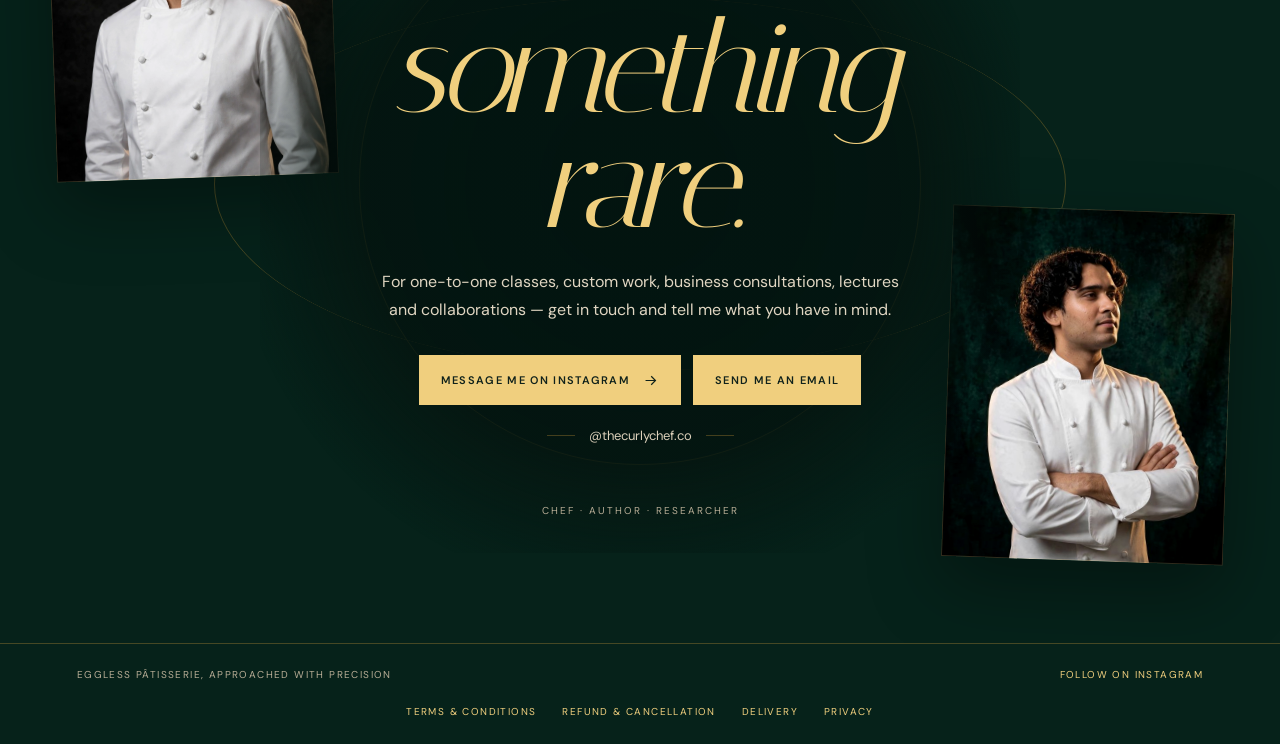
==== commit b796d734: "Replace index.html with new Eggless Panettone version" ====
--- a/index.html
+++ b/index.html
@@ -787,7 +787,7 @@
       </figure>
       <div class="recipe-grid" aria-label="All recipes">
         <figure class="recipe-card reveal">
-          <div class="recipe-image"><img src="assets/images/recipe-eggless-panettone.jpg" alt="Eggless panettone — tall golden panettone in its brown paper case, dome risen high with a cross scored on top, a slice showing a feathery open crumb studded with candied orange peel, raisins and sultanas"></div>
+          <div class="recipe-image"><img src="assets/images/recipe-eggless-panettone-v3.jpg" alt="Eggless panettone — tall golden panettone in its brown paper case, dome risen high with a cross scored on top, a slice showing a feathery open crumb studded with candied orange peel, raisins and sultanas"></div>
           <figcaption><small>Baked &middot; Eggless &middot; Christmas</small><h3>Eggless Panettone</h3><span class="read-label">Read full recipe</span></figcaption>
           <button class="recipe-hit" type="button" data-recipe="recipe-eggless-panettone" aria-haspopup="dialog"><span class="sr-only">Open the Eggless Panettone recipe</span></button>
         </figure>
@@ -967,7 +967,7 @@
           </div>
           <div class="recipe-archive-grid">
             <article class="archive-recipe">
-              <img src="assets/images/recipe-eggless-panettone.jpg" alt="Eggless panettone — tall golden panettone in its brown paper case, dome risen high with a cross scored on top, a slice showing a feathery open crumb studded with candied orange peel, raisins and sultanas">
+              <img src="assets/images/recipe-eggless-panettone-v3.jpg" alt="Eggless panettone — tall golden panettone in its brown paper case, dome risen high with a cross scored on top, a slice showing a feathery open crumb studded with candied orange peel, raisins and sultanas">
               <div class="archive-recipe-copy"><small>Yeasted bread &middot; Citrus &middot; Candied fruit</small><h3>Eggless Panettone</h3><span>Read full recipe</span></div>
               <button class="recipe-hit" type="button" data-recipe="recipe-eggless-panettone"><span class="sr-only">Open the Eggless Panettone recipe</span></button>
             </article>
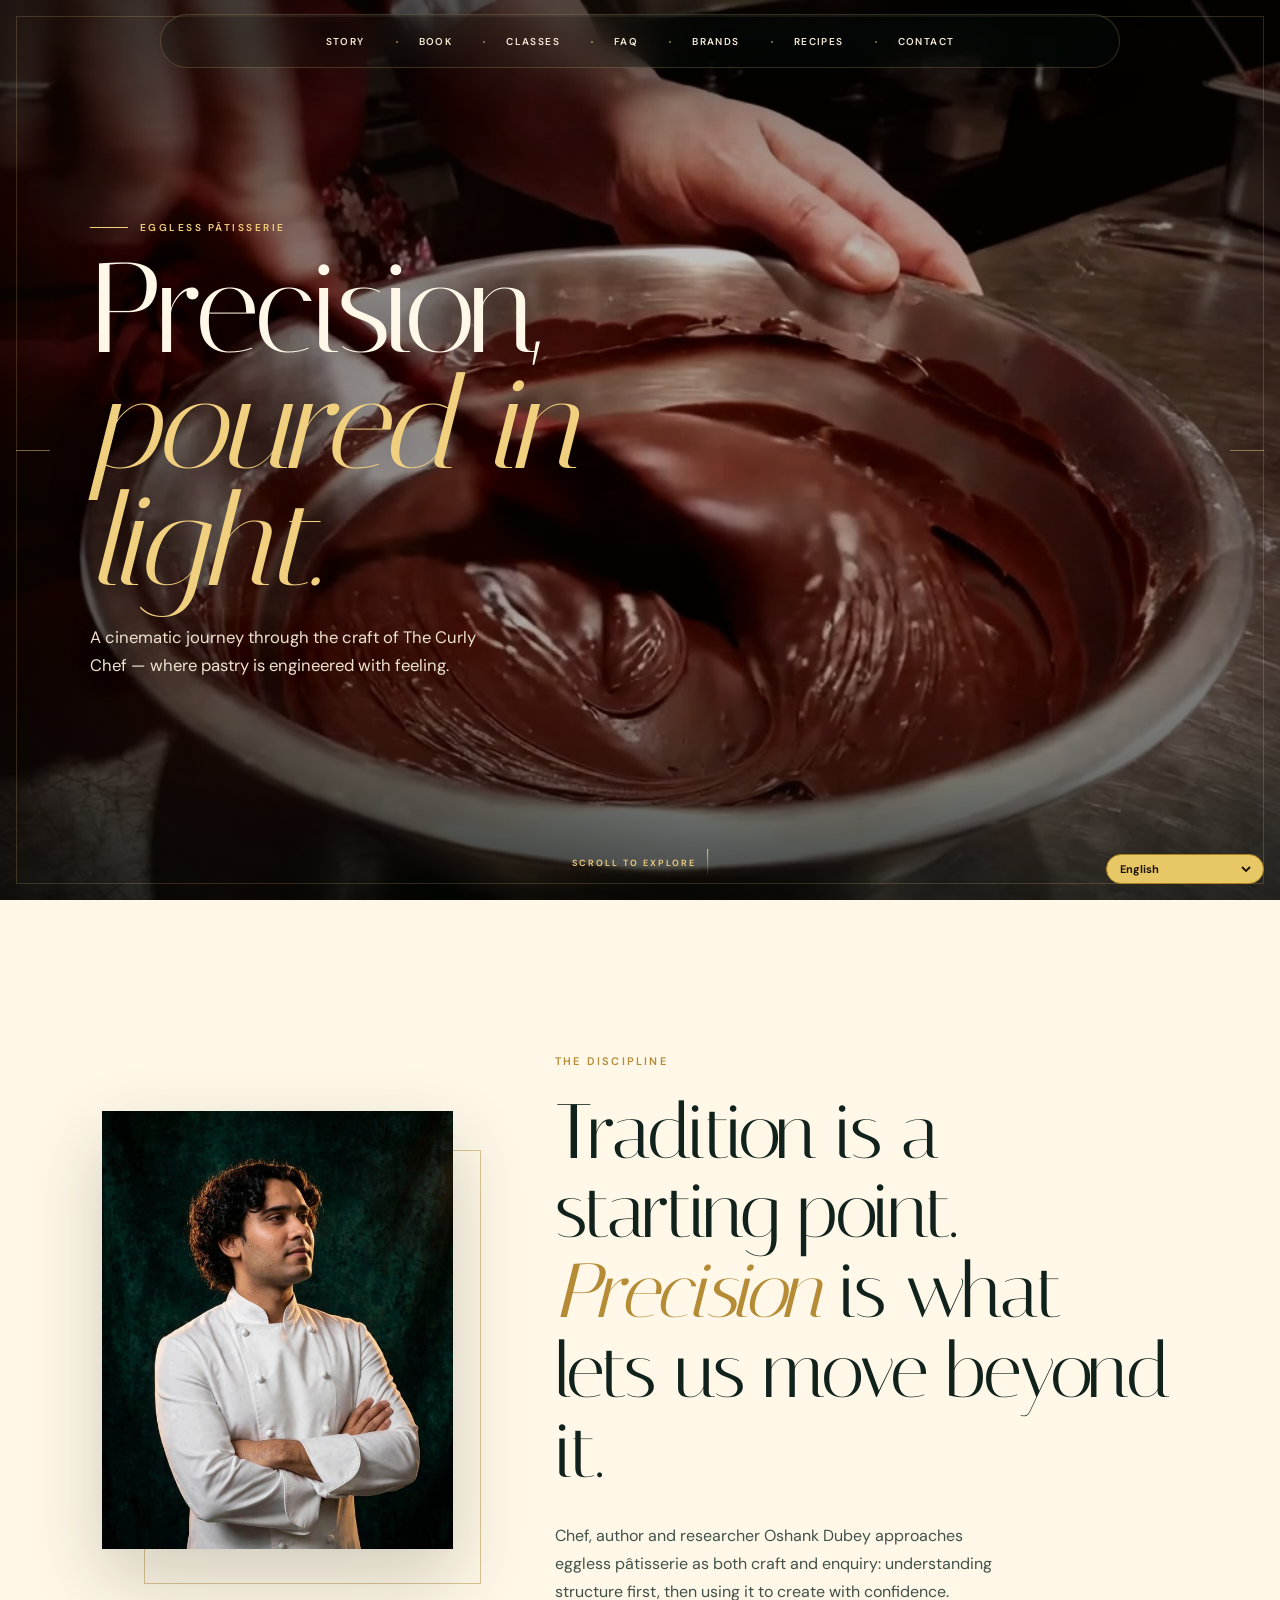
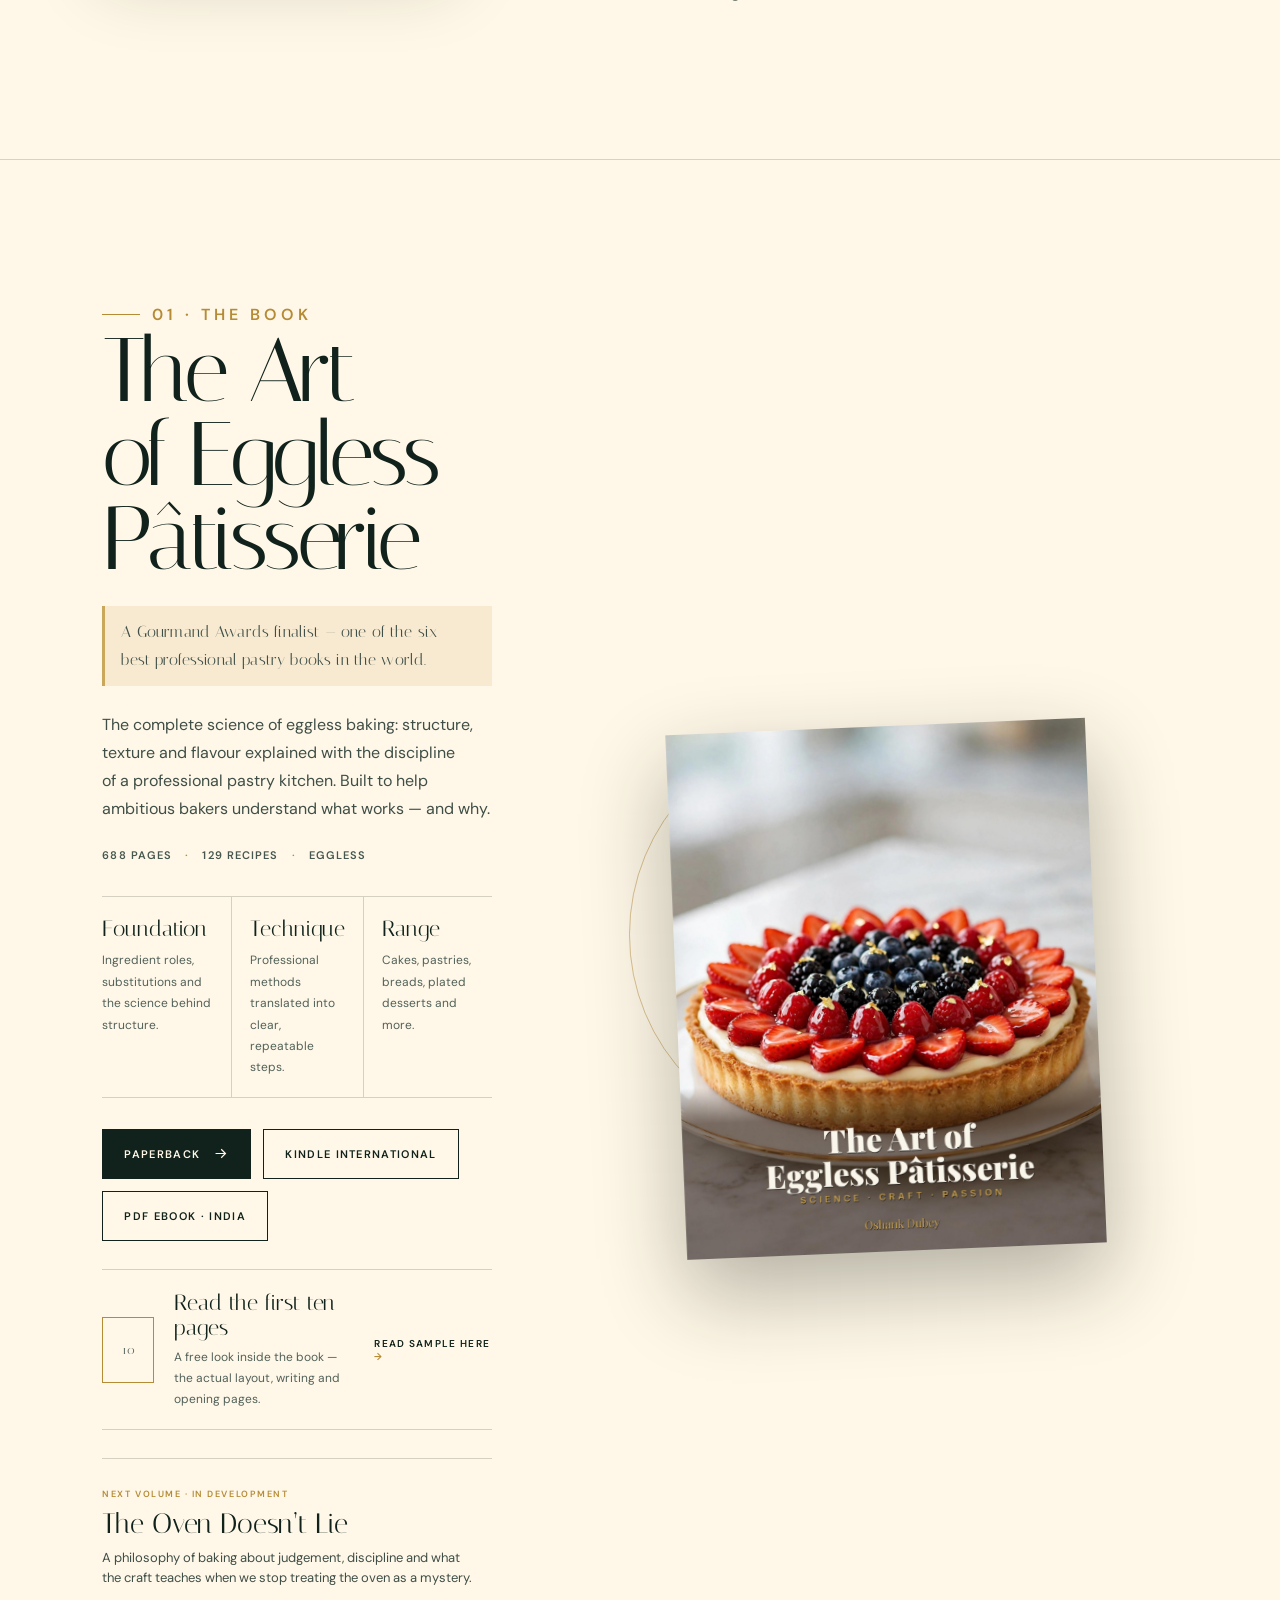
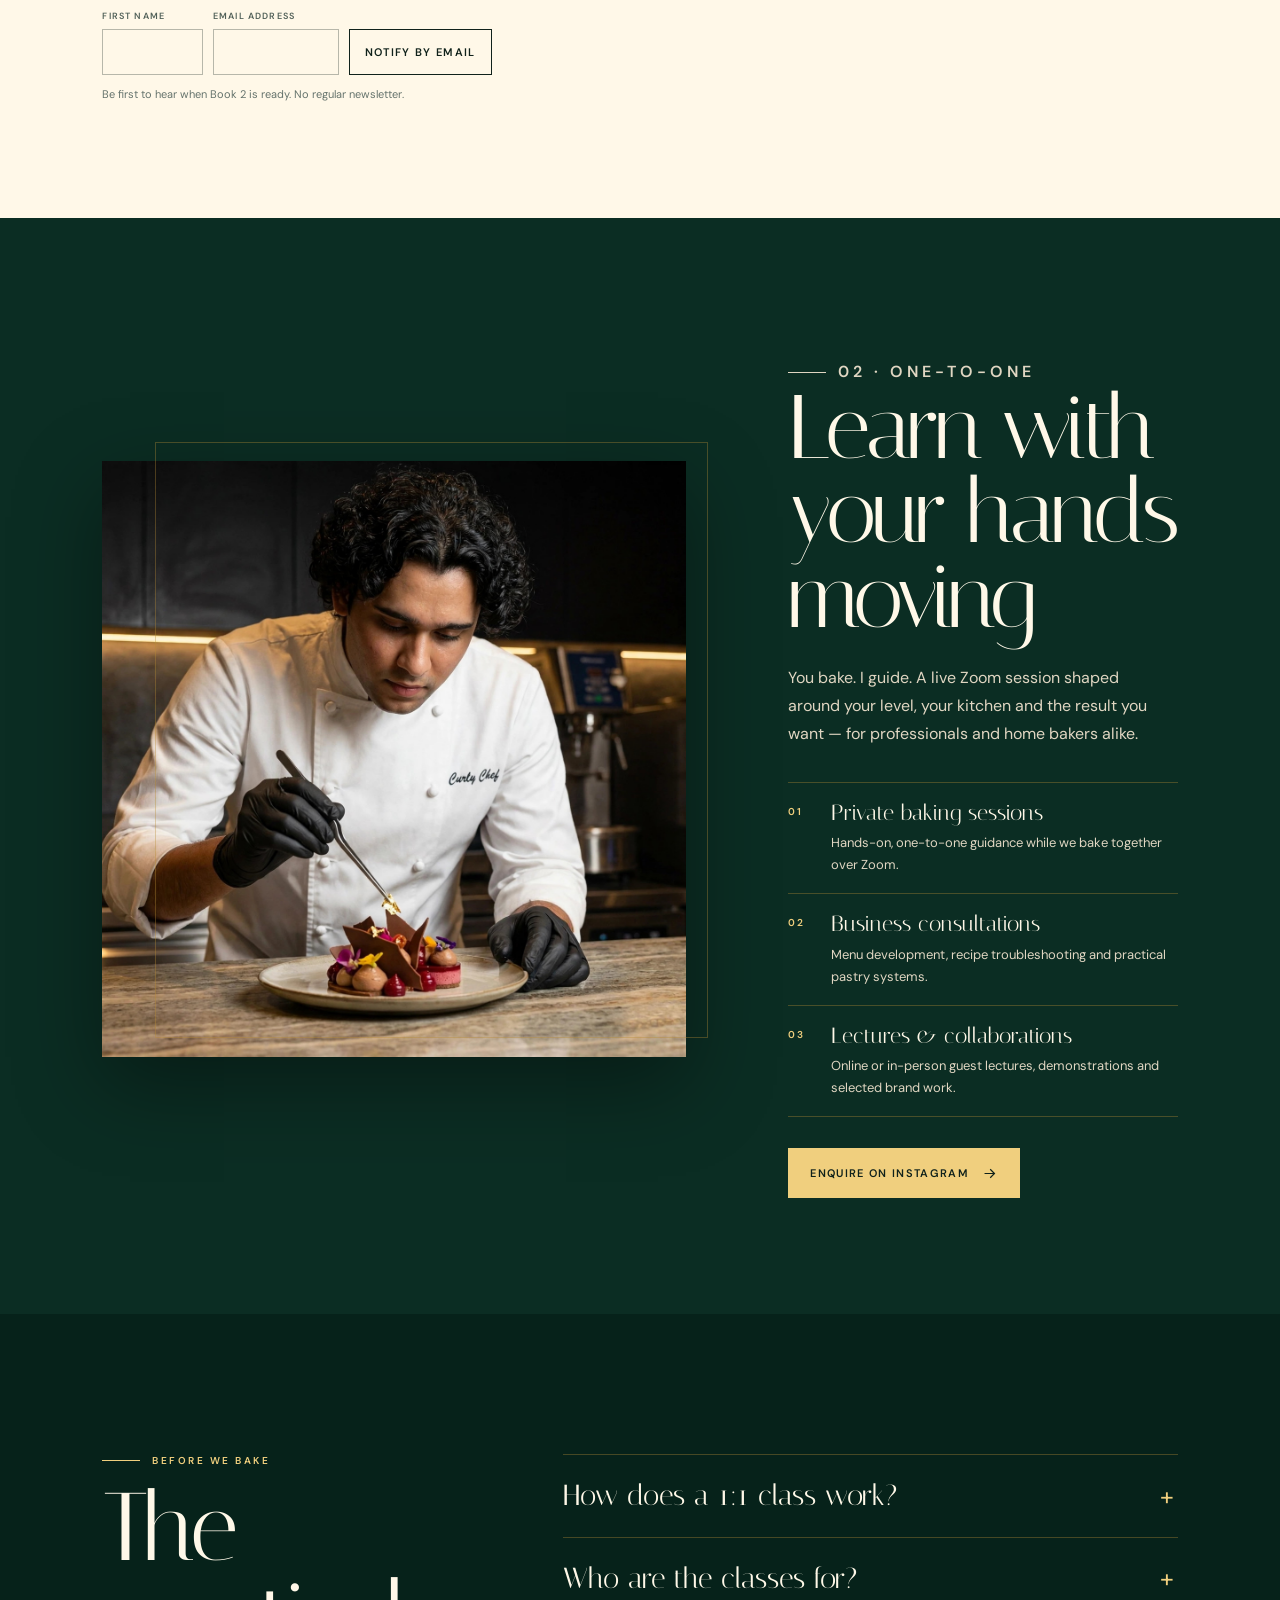
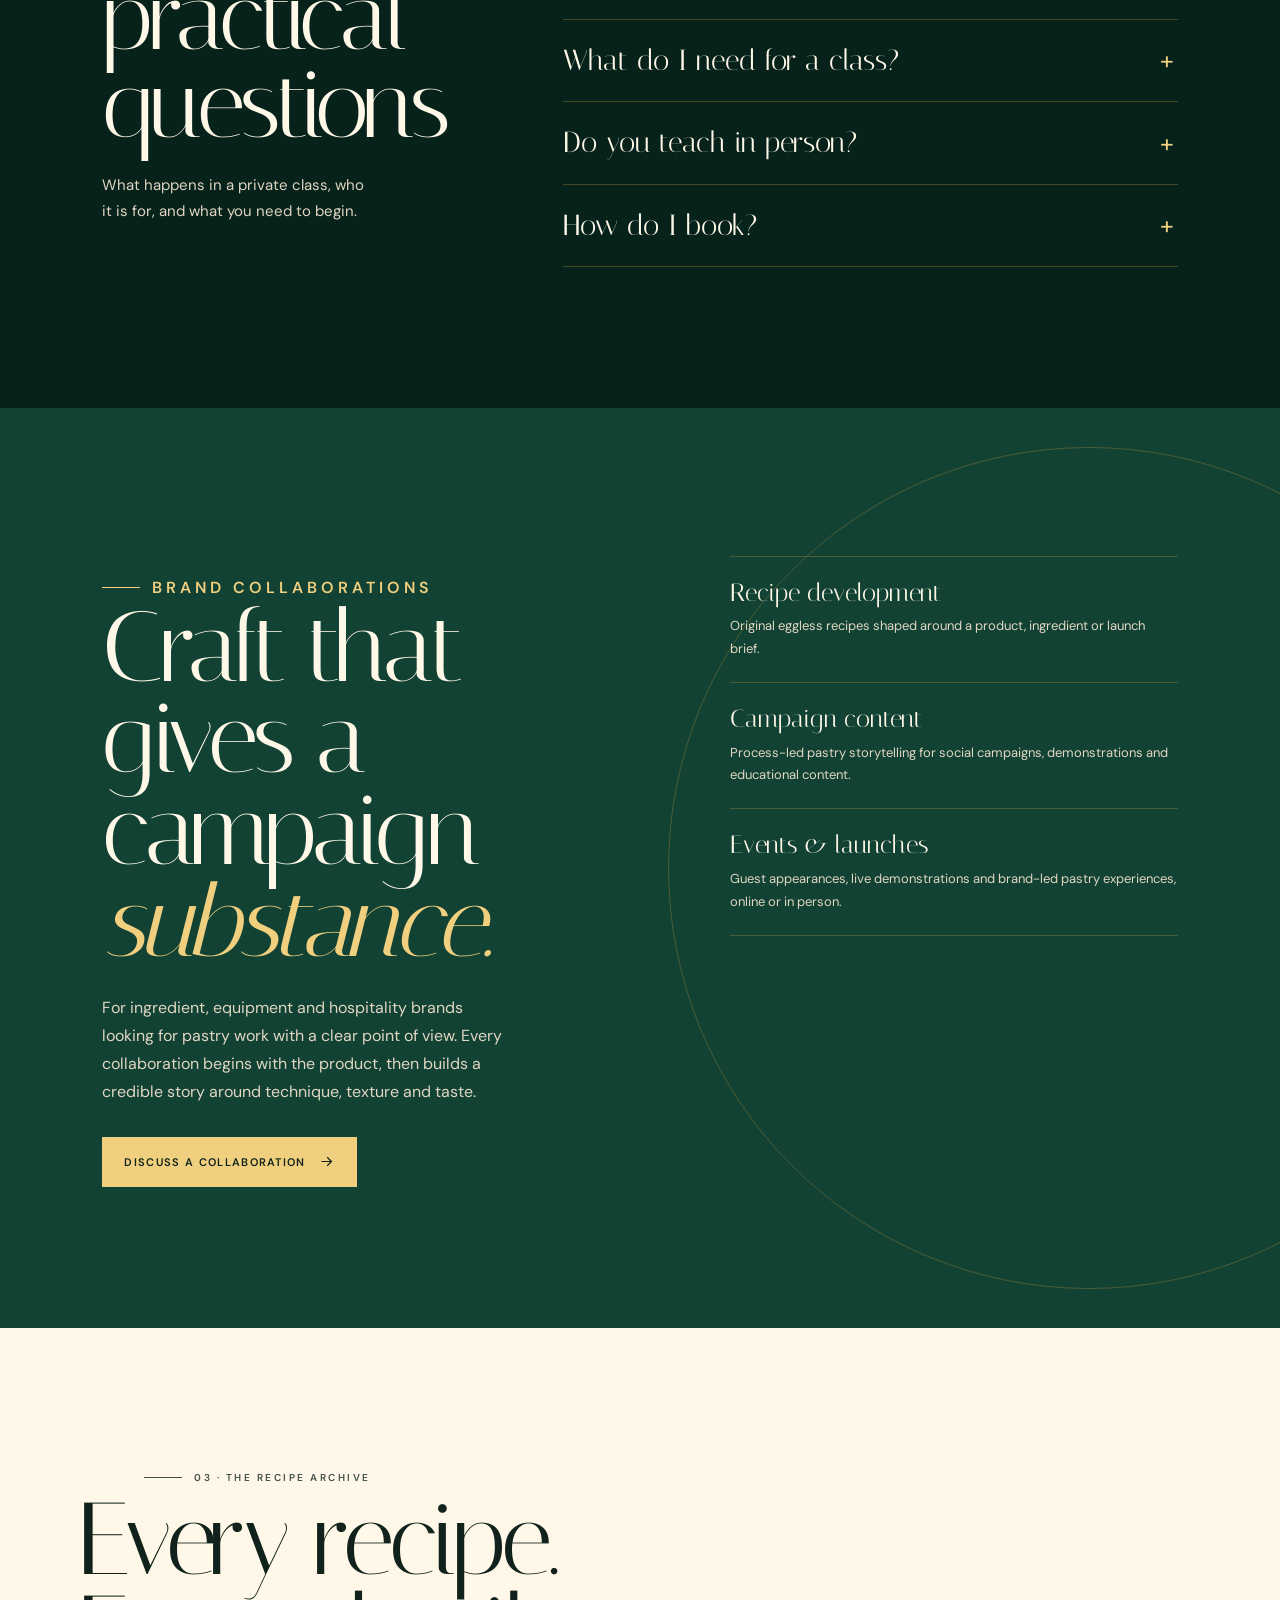
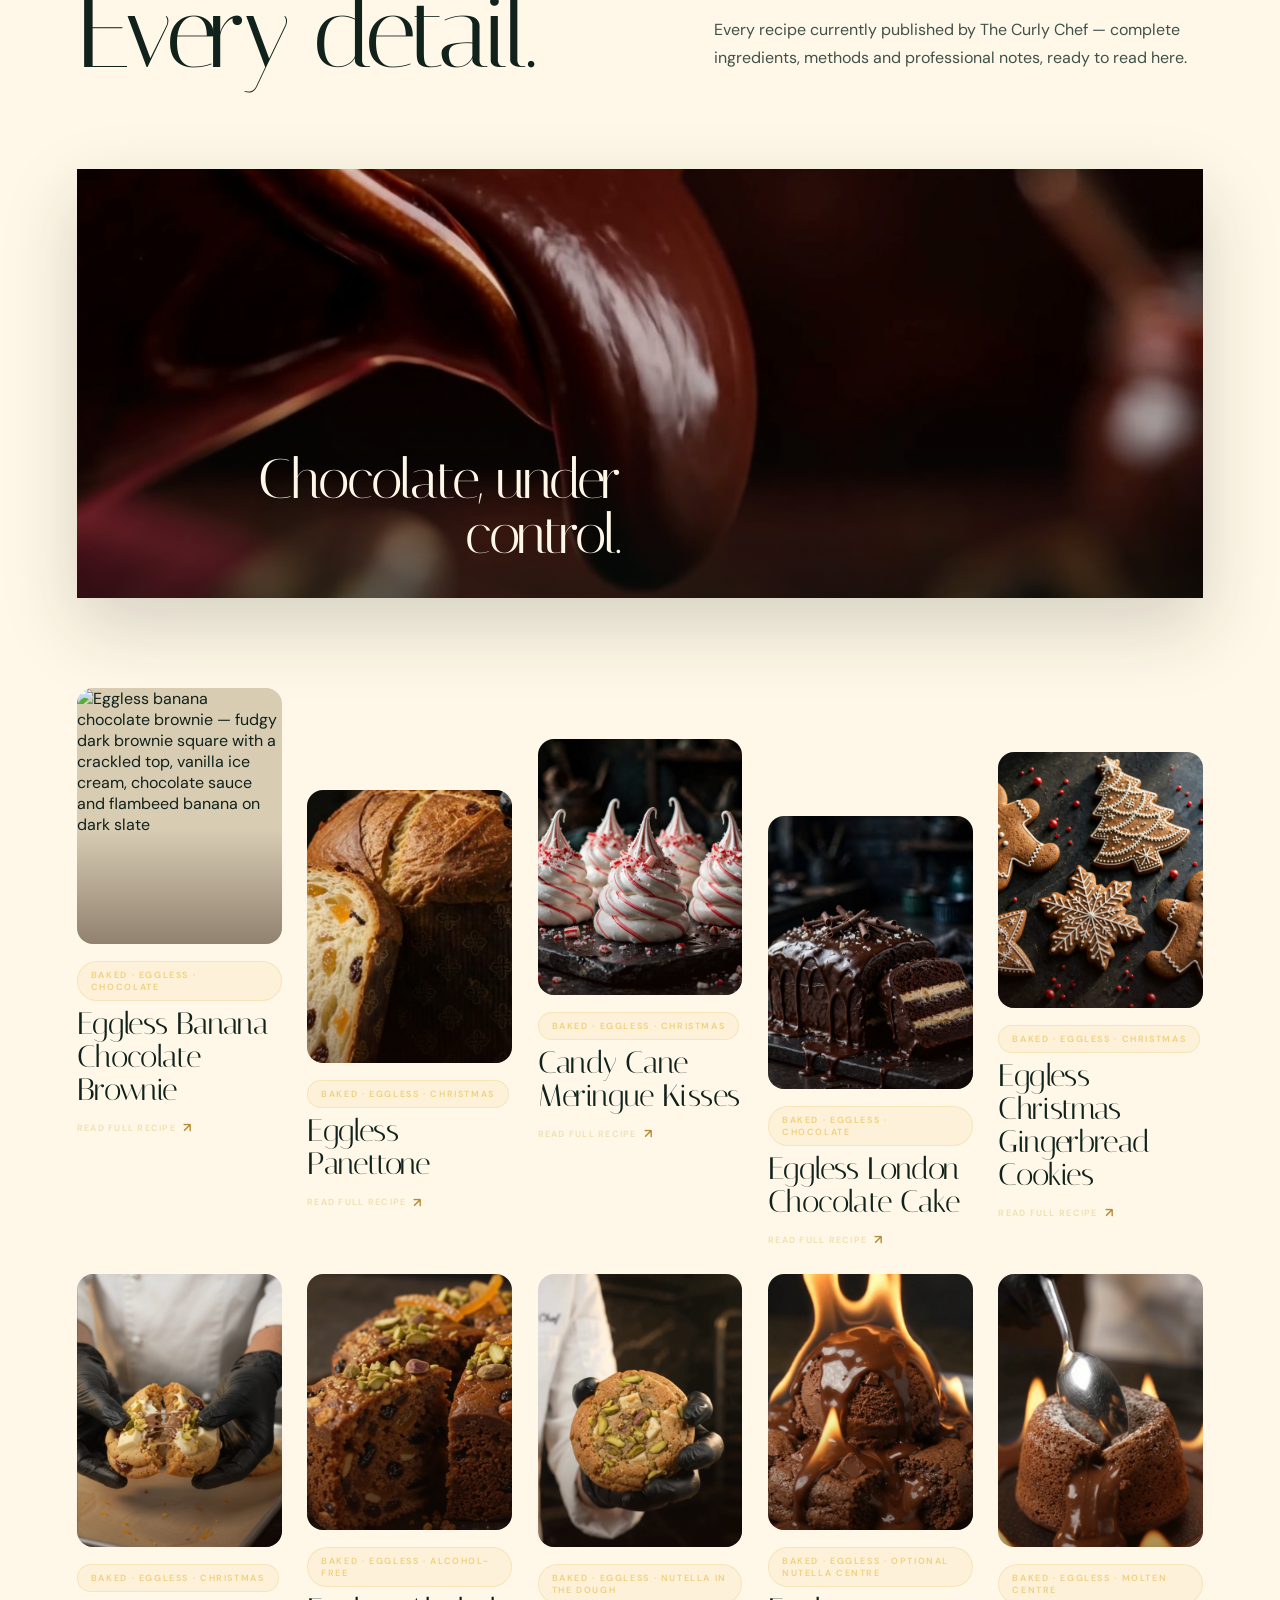
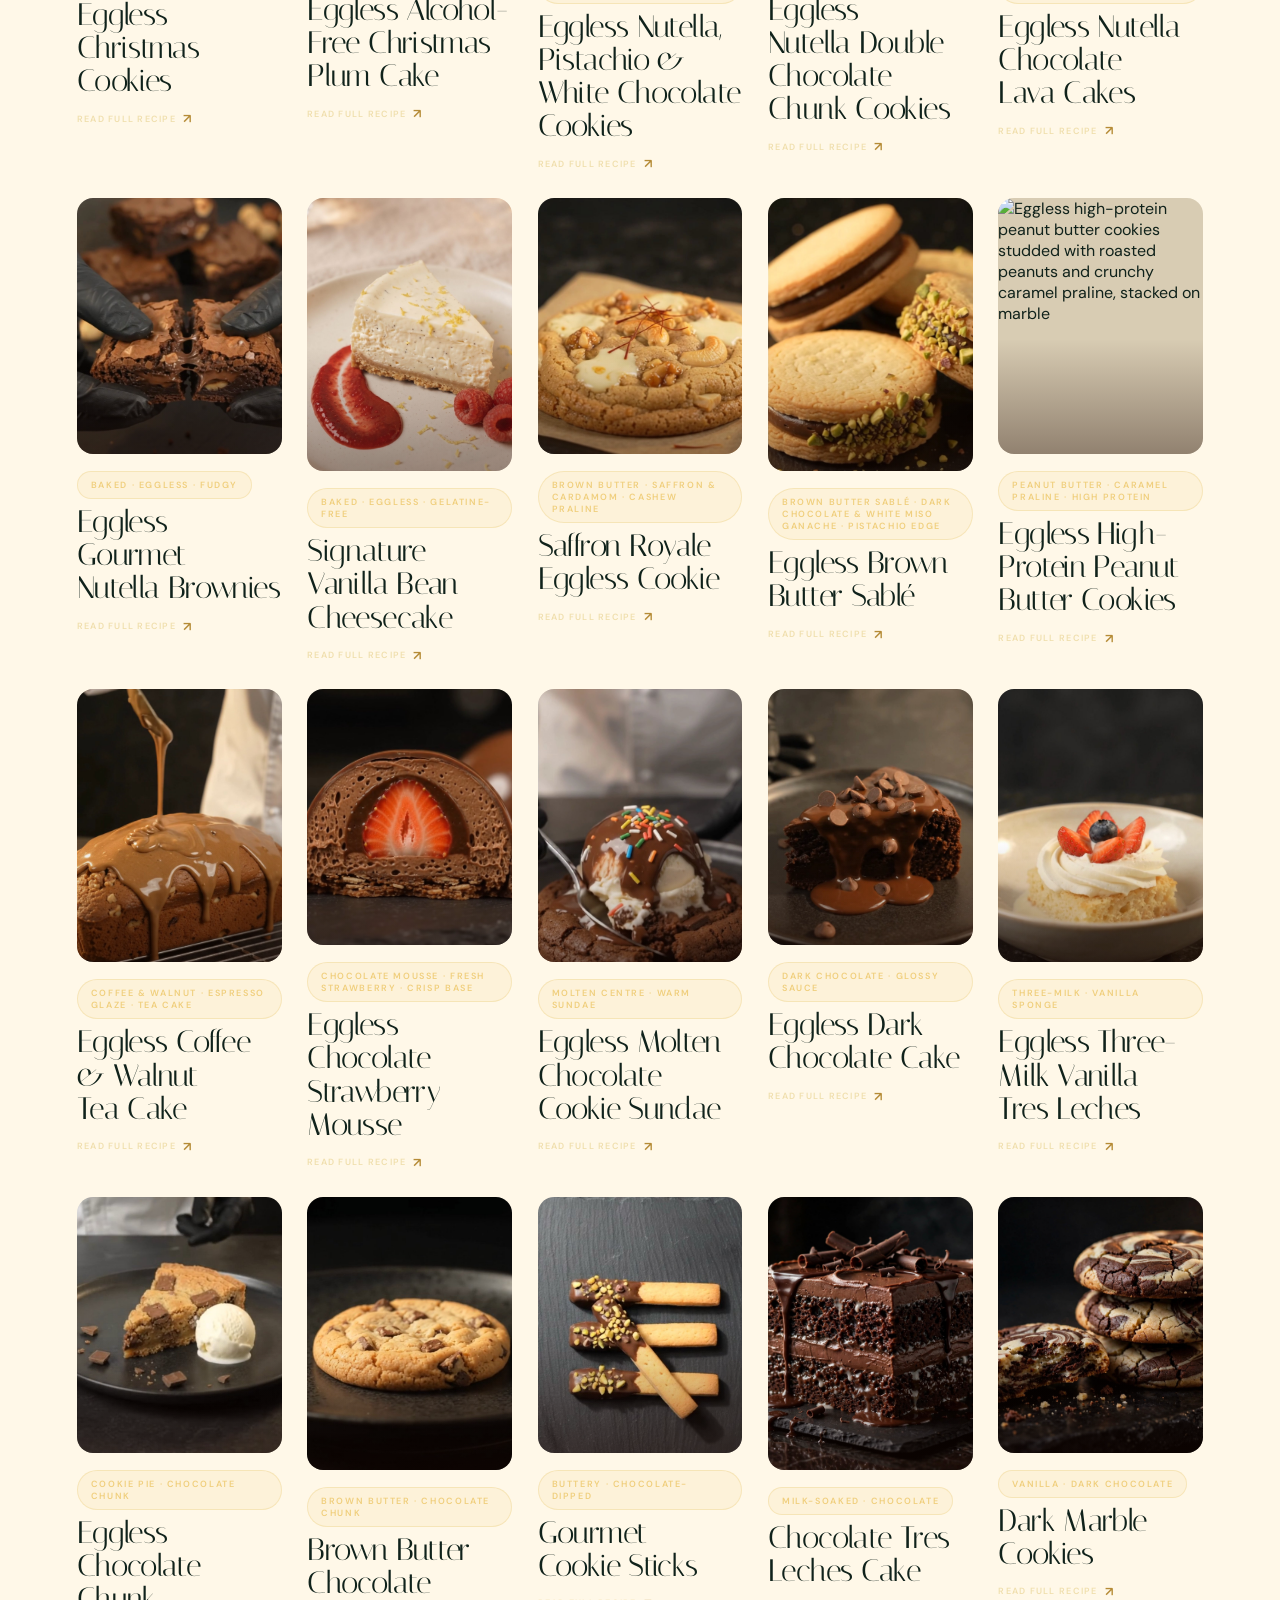
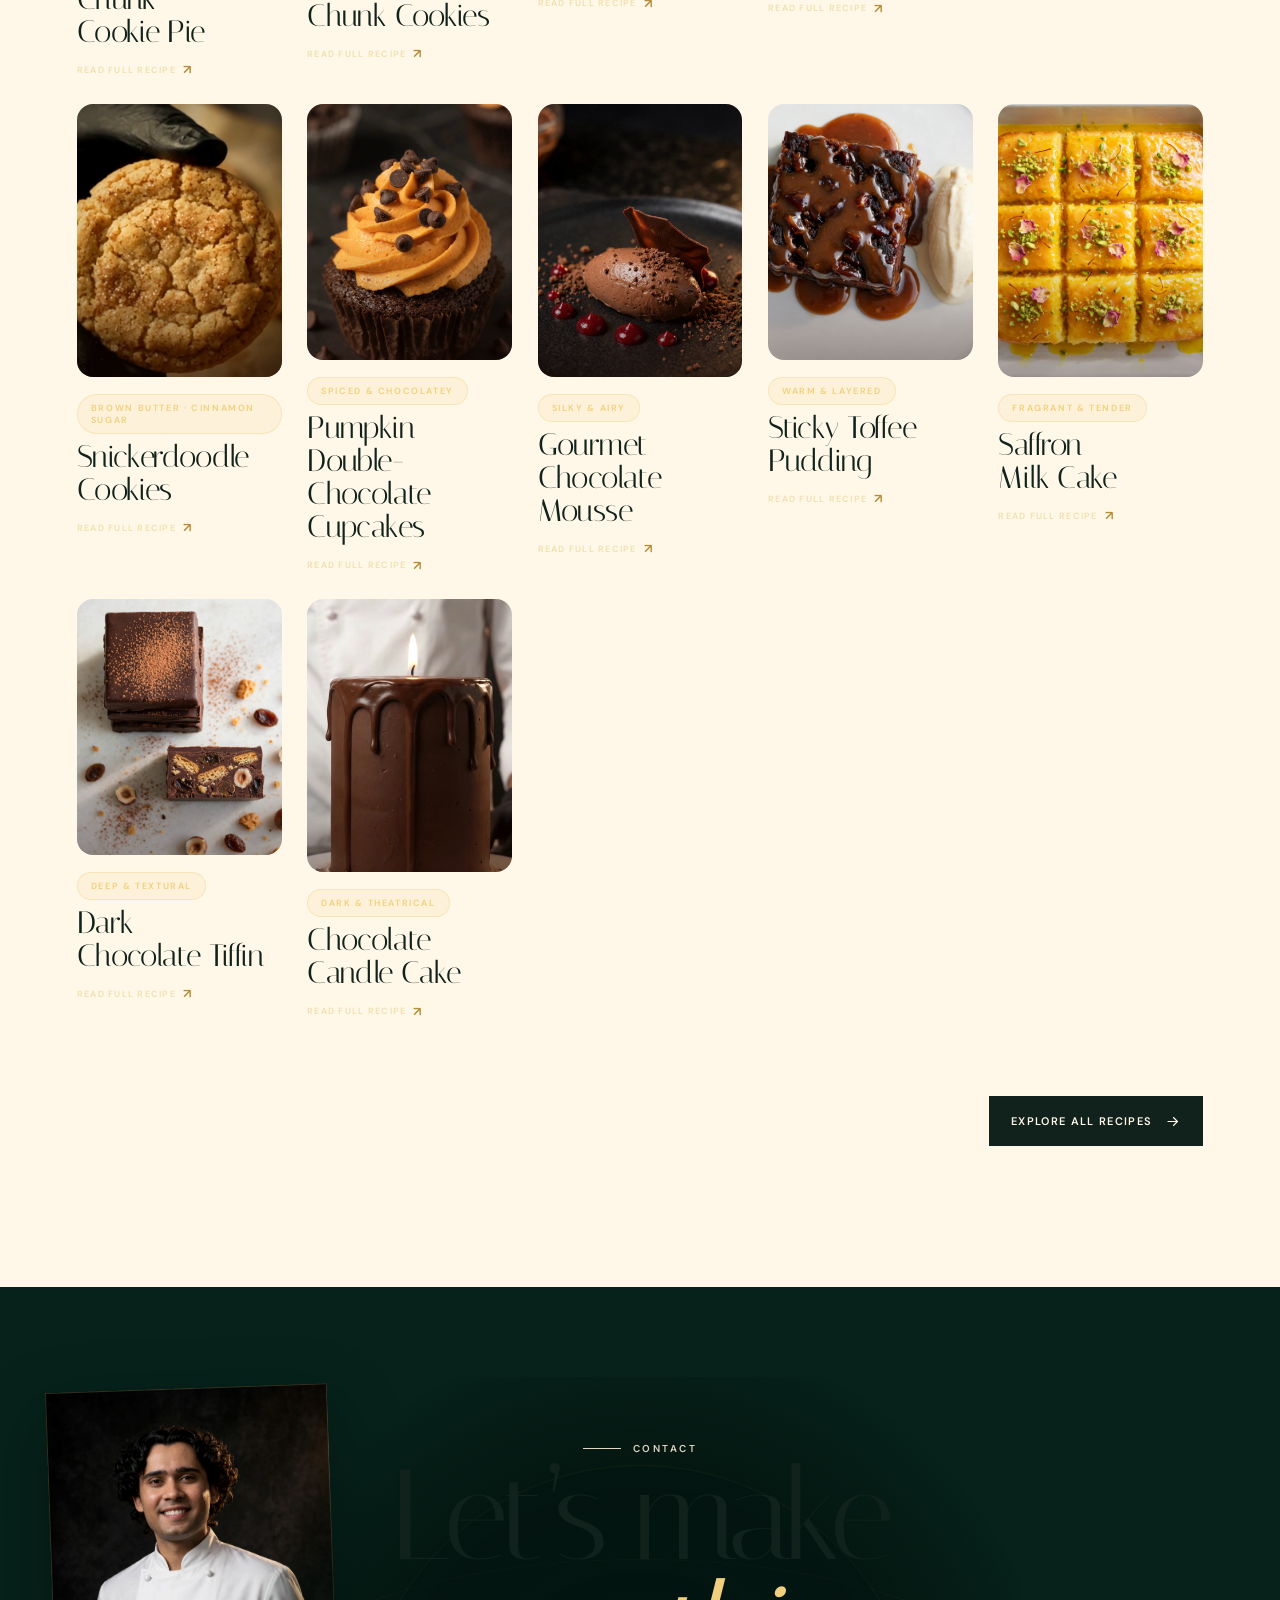
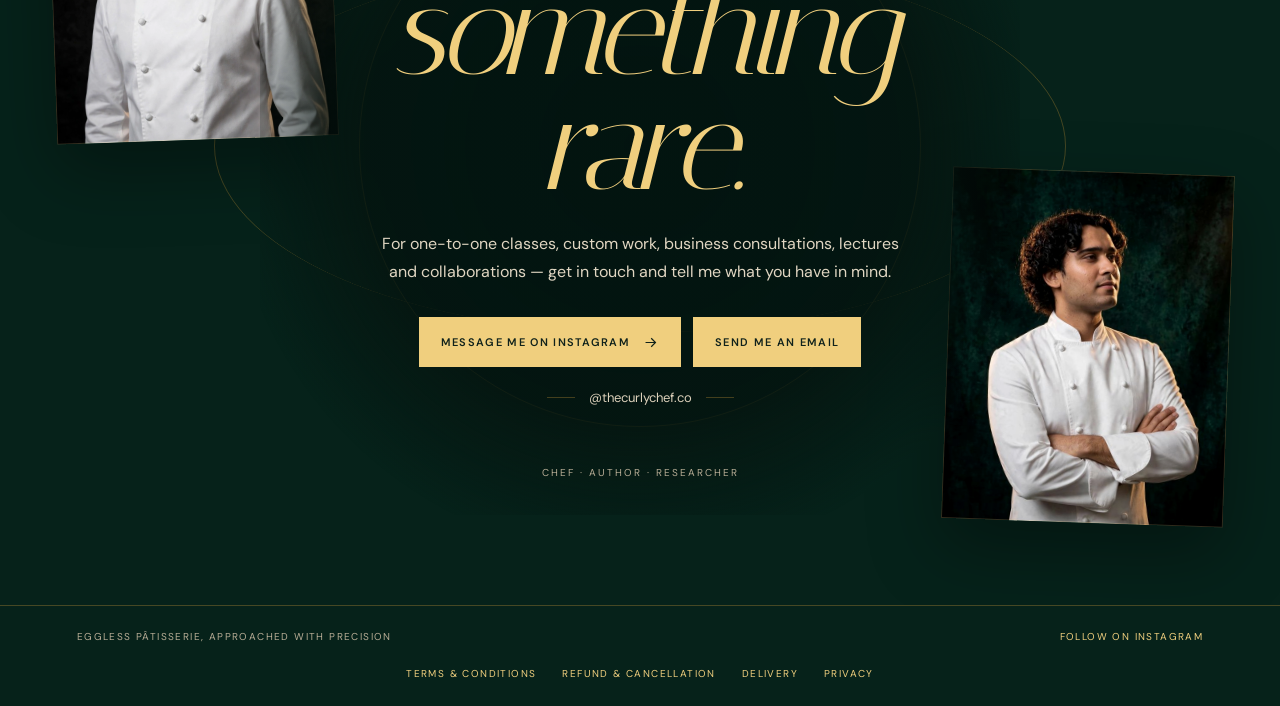
==== commit a62aa62f: "Add Eggless Banana Chocolate Brownie recipe" ====
--- a/index.html
+++ b/index.html
@@ -519,6 +519,7 @@
 
 
     /* Per-recipe jewel-tone accents */
+    #recipe-eggless-banana-chocolate-brownie { --accent:#2e1a0e; --accent-soft:#f3e7dc; }
     #recipe-eggless-panettone { --accent:#8a5a1b; --accent-soft:#f7ecd7; }
     #recipe-candy-cane-meringue-kisses { --accent:#9d1b3a; --accent-soft:#fbe8ec; }
     #recipe-eggless-london-chocolate-cake { --accent:#3d2113; --accent-soft:#f3e7dc; }
@@ -786,6 +787,11 @@
         <figcaption><strong>Chocolate, under control.</strong></figcaption>
       </figure>
       <div class="recipe-grid" aria-label="All recipes">
+        <figure class="recipe-card reveal">
+          <div class="recipe-image"><img src="assets/images/recipe-eggless-banana-chocolate-brownie.jpg" alt="Eggless banana chocolate brownie — fudgy dark brownie square with a crackled top, vanilla ice cream, chocolate sauce and flambeed banana on dark slate"></div>
+          <figcaption><small>Baked &middot; Eggless &middot; Chocolate</small><h3>Eggless Banana Chocolate Brownie</h3><span class="read-label">Read full recipe</span></figcaption>
+          <button class="recipe-hit" type="button" data-recipe="recipe-eggless-banana-chocolate-brownie" aria-haspopup="dialog"><span class="sr-only">Open the Eggless Banana Chocolate Brownie recipe</span></button>
+        </figure>
         <figure class="recipe-card reveal">
           <div class="recipe-image"><img src="assets/images/recipe-eggless-panettone-v3.jpg" alt="Eggless panettone — tall golden panettone in its brown paper case, dome risen high with a cross scored on top, a slice showing a feathery open crumb studded with candied orange peel, raisins and sultanas"></div>
           <figcaption><small>Baked &middot; Eggless &middot; Christmas</small><h3>Eggless Panettone</h3><span class="read-label">Read full recipe</span></figcaption>
@@ -966,6 +972,11 @@
             <p>Choose any recipe to open its complete ingredients, method and professional notes.</p>
           </div>
           <div class="recipe-archive-grid">
+            <article class="archive-recipe">
+              <img src="assets/images/recipe-eggless-banana-chocolate-brownie.jpg" alt="Eggless banana chocolate brownie — fudgy dark brownie square with a crackled top, vanilla ice cream, chocolate sauce and flambeed banana on dark slate">
+              <div class="archive-recipe-copy"><small>Chocolate &middot; Banana &middot; Fudgy</small><h3>Eggless Banana Chocolate Brownie</h3><span>Read full recipe</span></div>
+              <button class="recipe-hit" type="button" data-recipe="recipe-eggless-banana-chocolate-brownie"><span class="sr-only">Open the Eggless Banana Chocolate Brownie recipe</span></button>
+            </article>
             <article class="archive-recipe">
               <img src="assets/images/recipe-eggless-panettone-v3.jpg" alt="Eggless panettone — tall golden panettone in its brown paper case, dome risen high with a cross scored on top, a slice showing a feathery open crumb studded with candied orange peel, raisins and sultanas">
               <div class="archive-recipe-copy"><small>Yeasted bread &middot; Citrus &middot; Candied fruit</small><h3>Eggless Panettone</h3><span>Read full recipe</span></div>
@@ -1140,6 +1151,74 @@
         <div id="recipeReaderContent"></div>
       </div>
     </dialog>
+    <template id="recipe-template-recipe-eggless-banana-chocolate-brownie">
+      <article class="recipe-page">
+        <header class="recipe-page-hero">
+          <div><small>Eggless &middot; Chocolate &middot; Banana</small><h2>Eggless Banana Chocolate Brownie</h2><p>Fudgy, dark and deeply chocolatey — ripe bananas do the work of the eggs, with a crackled top and melted chocolate pockets.</p></div>
+        </header>
+        <div class="recipe-sheet" id="recipe-eggless-banana-chocolate-brownie">
+<div class="rkicker">New recipe</div>
+<h3>Eggless Banana Chocolate Brownie</h3>
+<p class="rtag">Fudgy, dark and deeply chocolatey — ripe bananas do the work of the eggs, with a crackled top and melted chocolate pockets.</p>
+<p><strong>Developed recipe &mdash; not yet test-baked.</strong></p>
+<div class="recipe-spec">
+<div><strong>Yield</strong>9 generous squares (16 small)</div>
+<div><strong>Oven</strong>180&deg;C</div>
+<div><strong>Bake time</strong>25&ndash;30 minutes</div>
+<div><strong>Cool</strong>In the tin, then on a rack</div>
+</div>
+<p><strong>Equipment.</strong> 20 cm square tin, baking paper, large mixing bowl, heatproof bowl, fork or potato masher, spatula, digital scale.</p>
+<p><strong>Before starting.</strong> Heat the oven to 180&deg;C. Line the tin with baking paper. Chop the dark chocolate. Mash the bananas.</p>
+<h4>Ingredients &mdash; batter</h4>
+<table class="ing-table">
+<tr><td>Ripe bananas, mashed</td><td>200 g (2 large)</td></tr>
+<tr><td>Dark chocolate, chopped</td><td>150 g</td></tr>
+<tr><td>Unsalted butter</td><td>100 g</td></tr>
+<tr><td>Caster sugar</td><td>150 g</td></tr>
+<tr><td>Vanilla extract</td><td>5 g</td></tr>
+</table>
+<h4>Ingredients &mdash; dry &amp; fold in</h4>
+<table class="ing-table">
+<tr><td>Plain flour</td><td>120 g</td></tr>
+<tr><td>Cocoa powder</td><td>30 g</td></tr>
+<tr><td>Baking powder</td><td>5 g</td></tr>
+<tr><td>Fine sea salt</td><td>3 g</td></tr>
+<tr><td>Dark chocolate chunks</td><td>50 g</td></tr>
+</table>
+<h4>Method</h4>
+<ol>
+<li><strong>Heat and line.</strong> Heat the oven to 180&deg;C. Line a 20 cm square tin with baking paper.</li>
+<li><strong>Melt.</strong> Melt the dark chocolate and butter together until glossy; cool slightly.</li>
+<li><strong>Mash and mix.</strong> Mash the ripe bananas with the sugar and vanilla until smooth, then stir in the melted chocolate and butter.</li>
+<li><strong>Fold.</strong> Fold in the flour, cocoa, baking powder and salt &mdash; just until combined &mdash; then the chocolate chunks. Do not overmix.</li>
+<li><strong>Bake and slice.</strong> Pour into the tin and smooth the top. Bake 25&ndash;30 minutes until the edges are set and the centre is just soft. Cool in the tin, then slice with a hot, dry knife.</li>
+</ol>
+<h4>Critical success points</h4>
+<ul>
+<li><strong>Very ripe bananas only:</strong> black spots, not just yellow &mdash; they replace the eggs and keep the crumb fudgy. Underripe banana makes a dry, pale brownie.</li>
+<li><strong>Do not overmix:</strong> fold just until the flour disappears. Overmixing builds gluten and turns a fudgy brownie cakey.</li>
+<li><strong>Do not overbake:</strong> the centre should stay just soft &mdash; a skewer comes out with moist crumbs, not clean. It firms as it cools.</li>
+<li><strong>Slice with a hot, dry knife:</strong> wipe the blade between cuts for clean squares and a neat crackled top.</li>
+</ul>
+<h4>Finishing, storage and serving</h4>
+<ul>
+<li><strong>Finishing:</strong> serve warm with caramelised banana, a scoop of vanilla ice cream and warm chocolate sauce &mdash; the video plates it over a flaming banana flamb&eacute;.</li>
+<li><strong>Storage:</strong> airtight at room temperature for 3 days, or in the fridge for 5 days. Warm briefly before serving.</li>
+<li><strong>Serving:</strong> dense, fudgy and dark, best warm from the tin.</li>
+<li><strong>About this bake:</strong> a developed recipe, not yet test-baked &mdash; made for today&rsquo;s video.</li>
+</ul>
+<h4>Troubleshooting</h4>
+<ul>
+<li><strong>Dry or cakey:</strong> overbaked, or the bananas were underripe. Pull it at 25 minutes next time and use black-spotted bananas.</li>
+<li><strong>Sunken centre:</strong> underbaked, or too much banana. Bake until the edges are set and weigh the banana &mdash; 200 g, no more.</li>
+<li><strong>No crackled top:</strong> the sugar was not fully dissolved, or the oven ran cool. Stir the sugar into the warm chocolate-butter mix and check the oven at 180&deg;C.</li>
+<li><strong>Dense and gummy:</strong> overmixed after adding the flour. Fold just until combined and stop.</li>
+</ul>
+<p class="rsign">Curly Chef standard: eggless &middot; alcohol-free</p>
+<p style="margin-top:16px"><a class="button secondary" href="assets/recipes/eggless-banana-chocolate-brownie.pdf" target="_blank" rel="noopener">Download PDF</a></p>
+</div>
+      </article>
+    </template>
     <template id="recipe-template-recipe-eggless-panettone">
       <article class="recipe-page">
         <header class="recipe-page-hero">
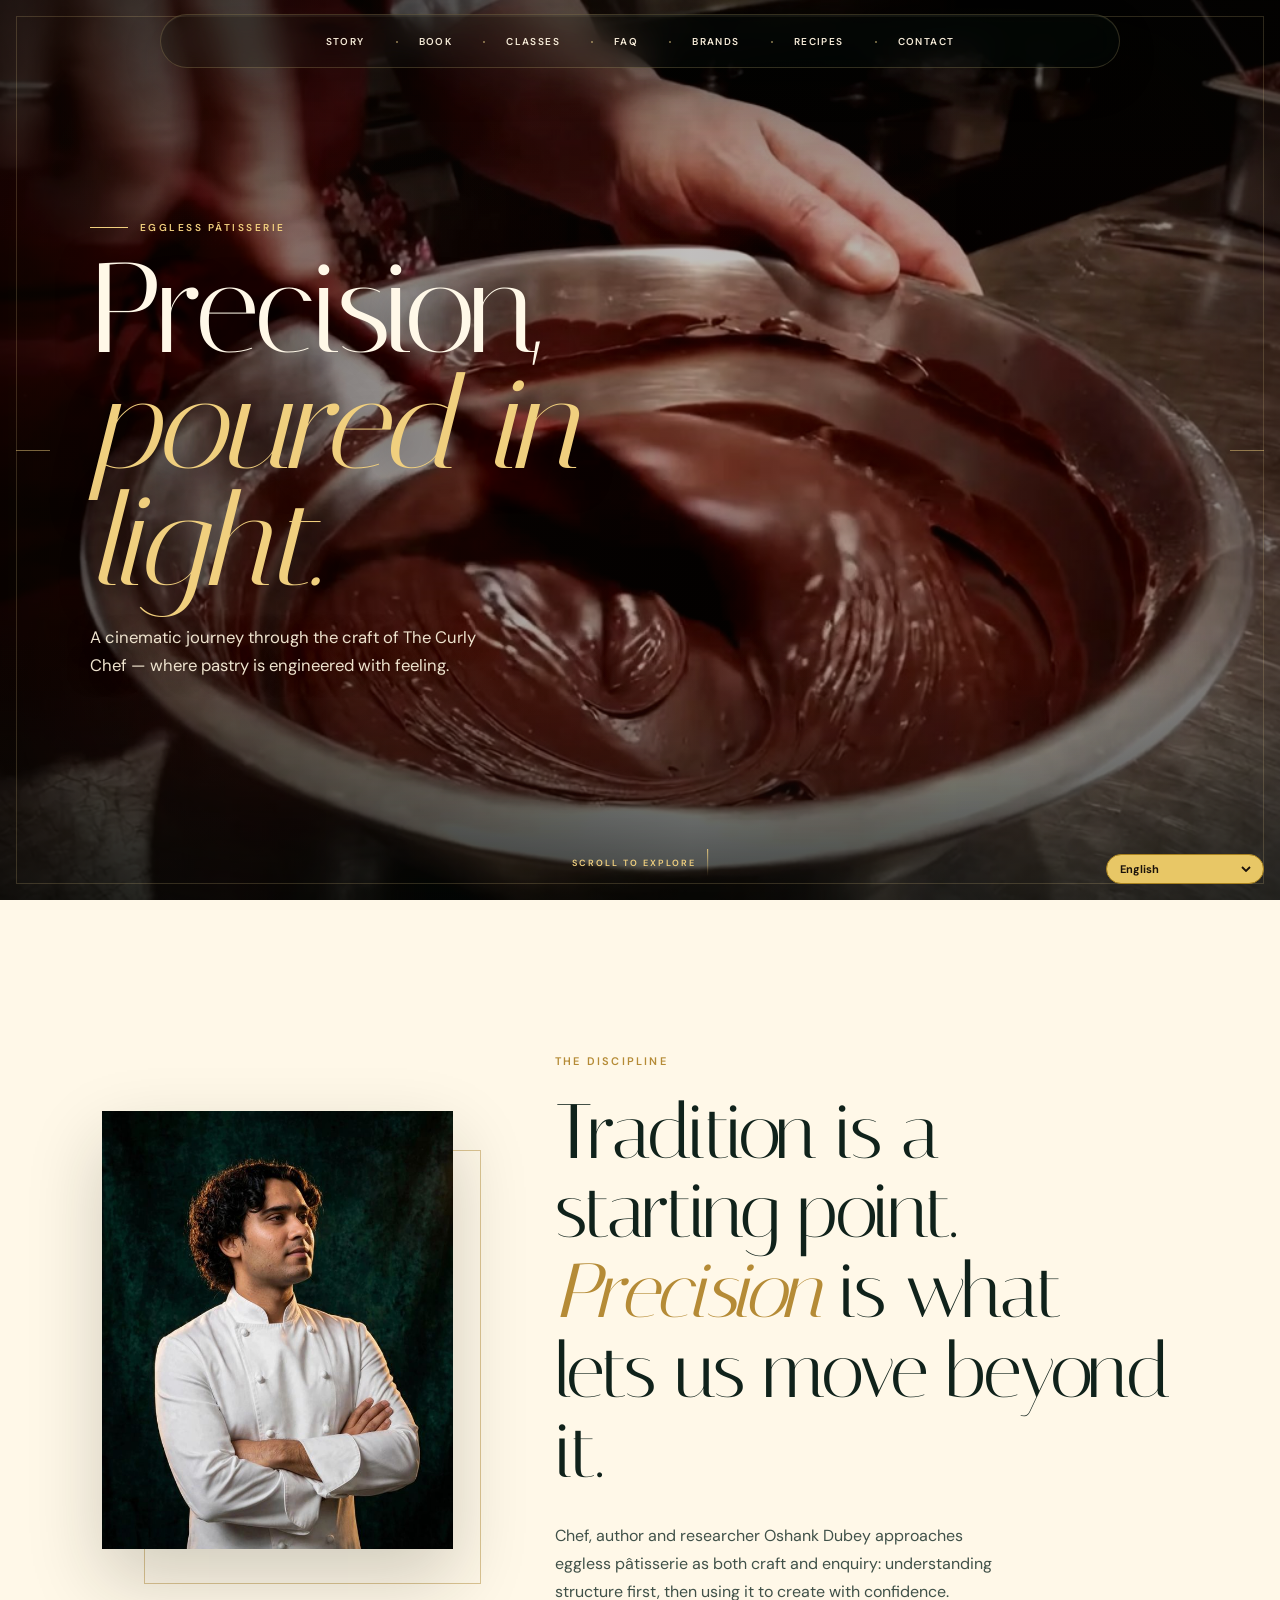
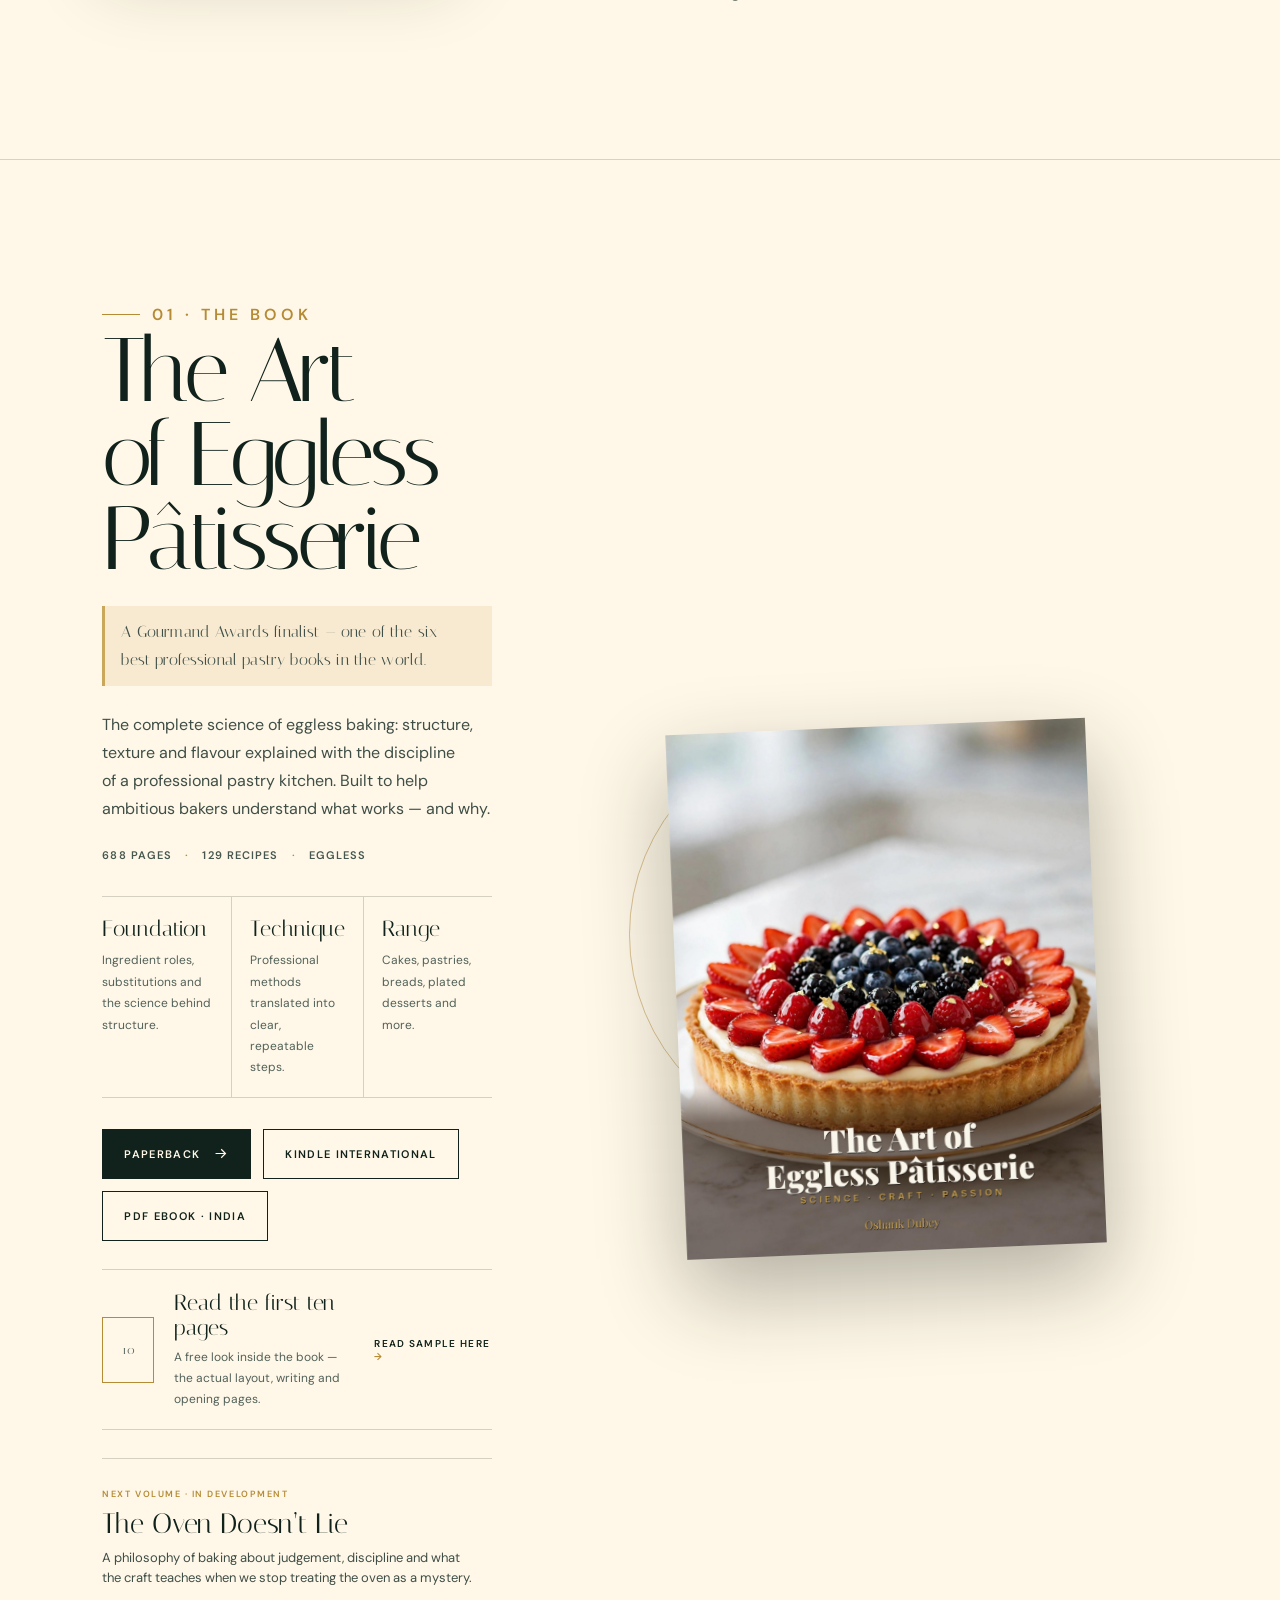
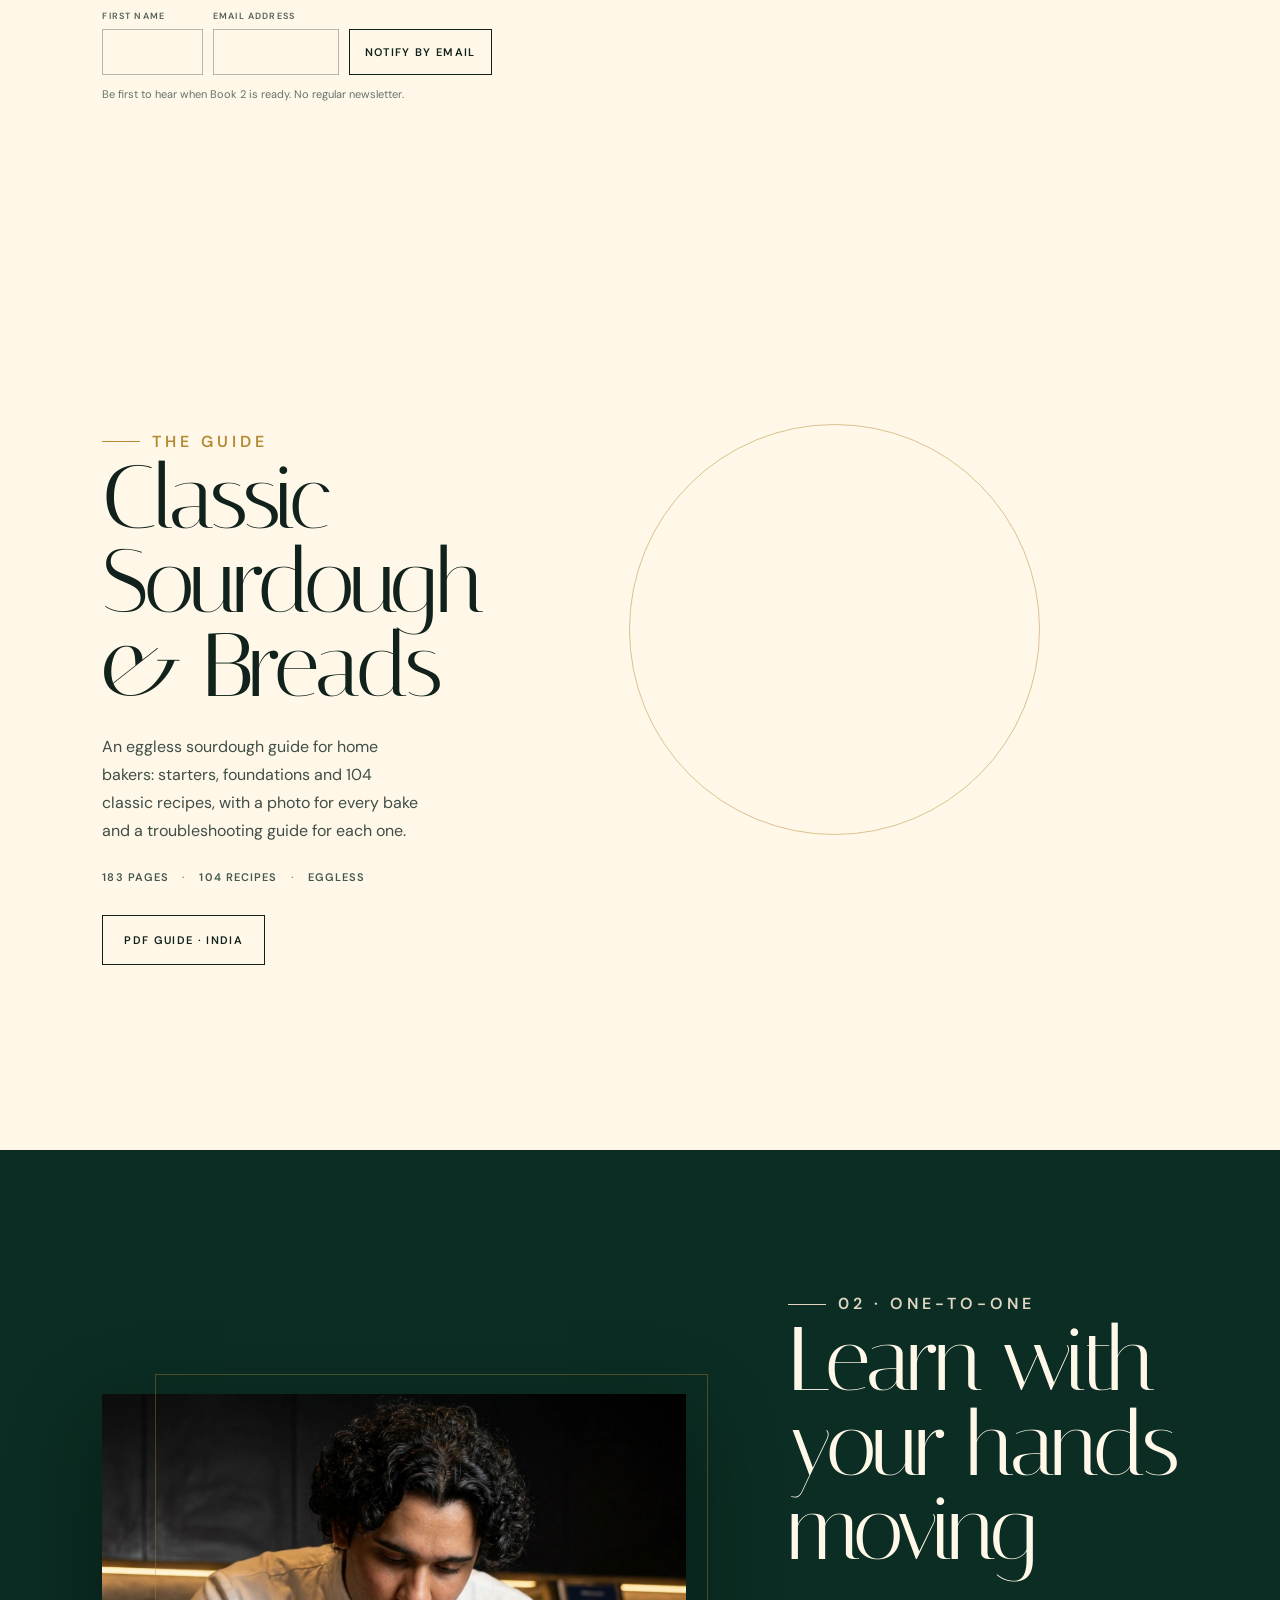
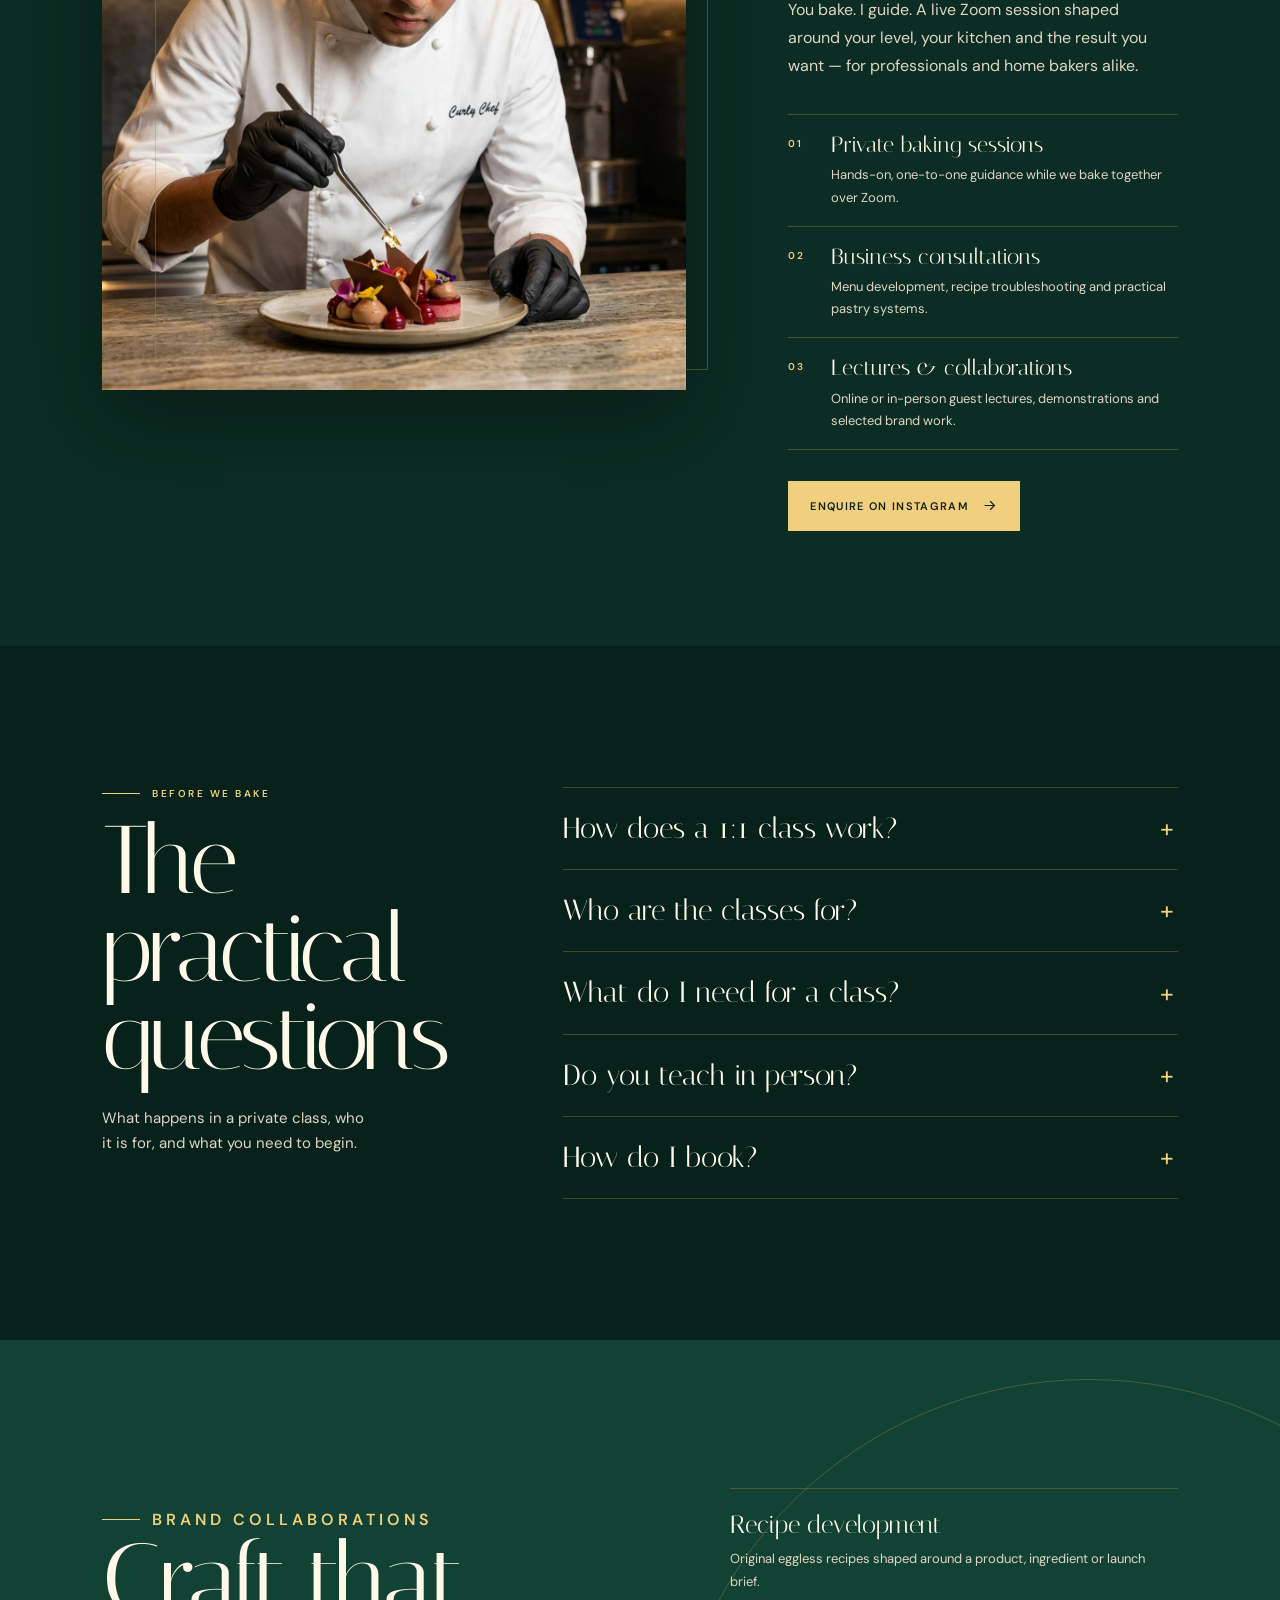
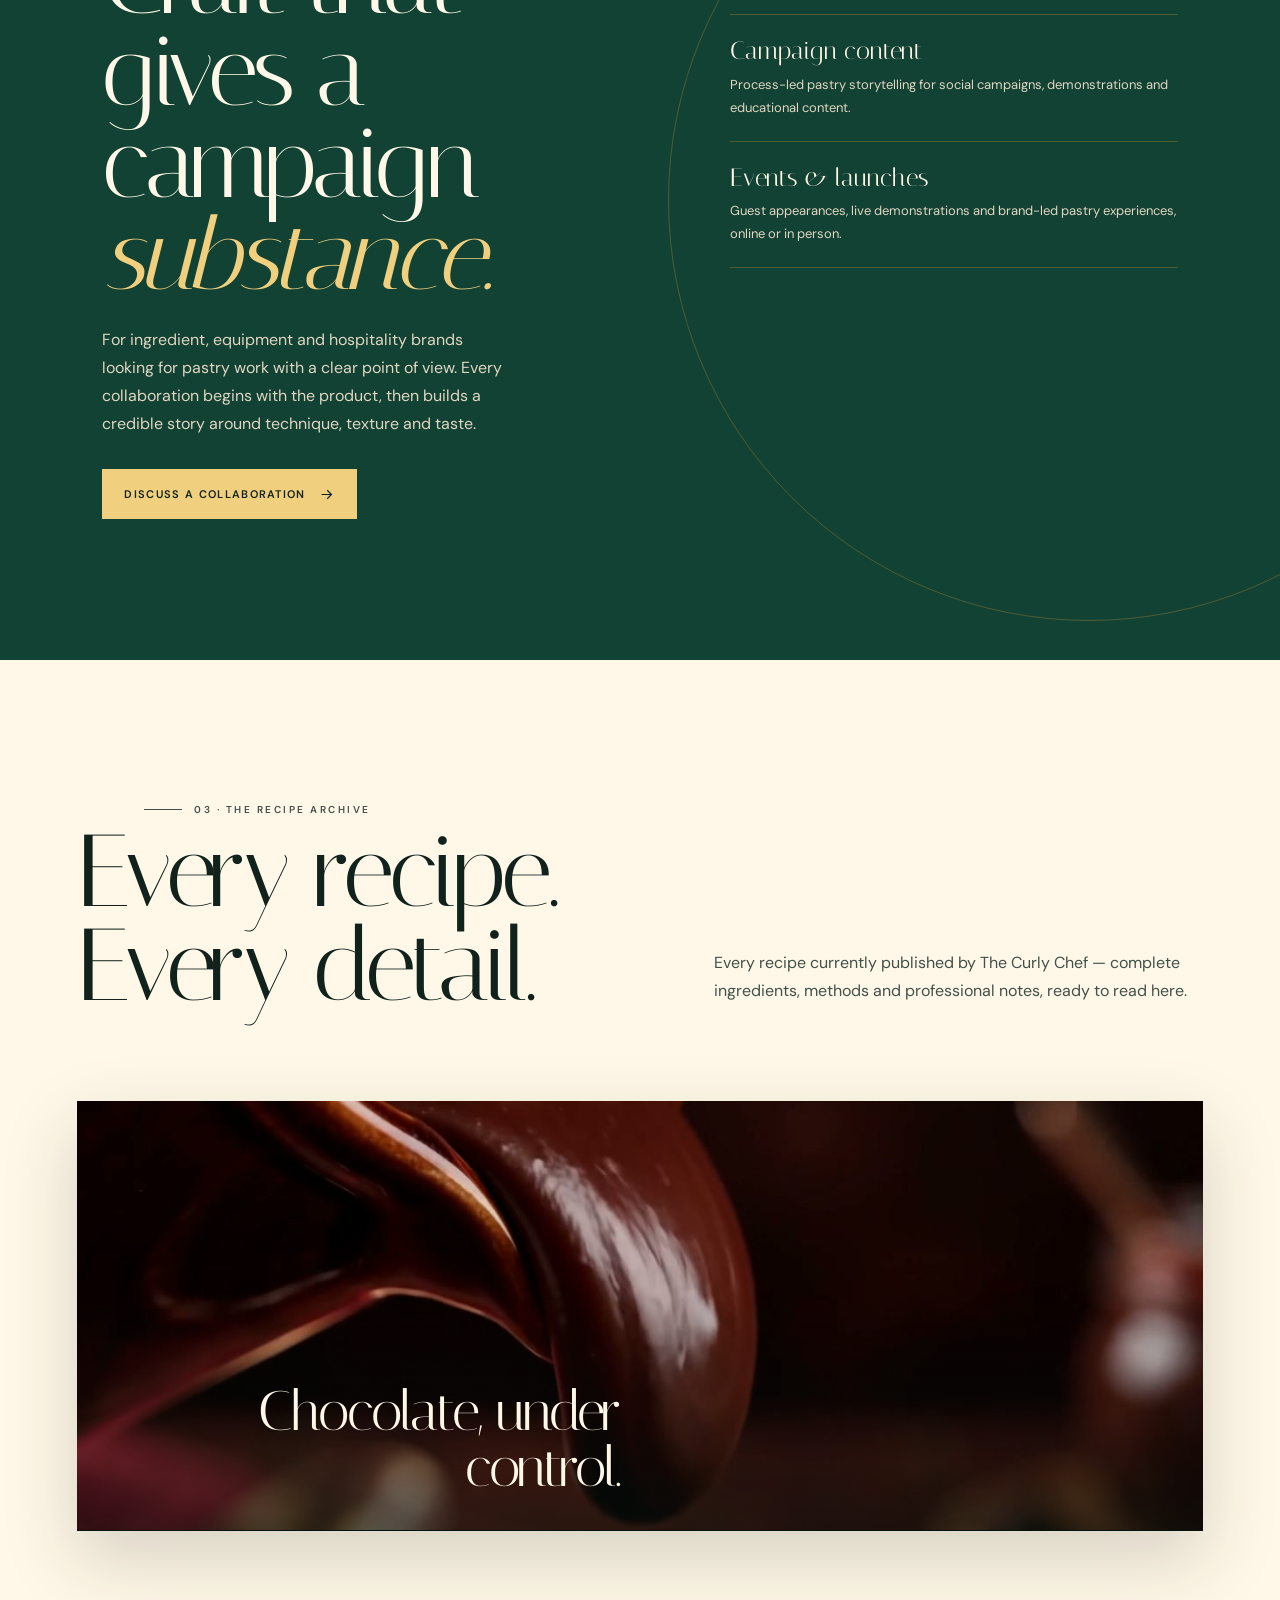
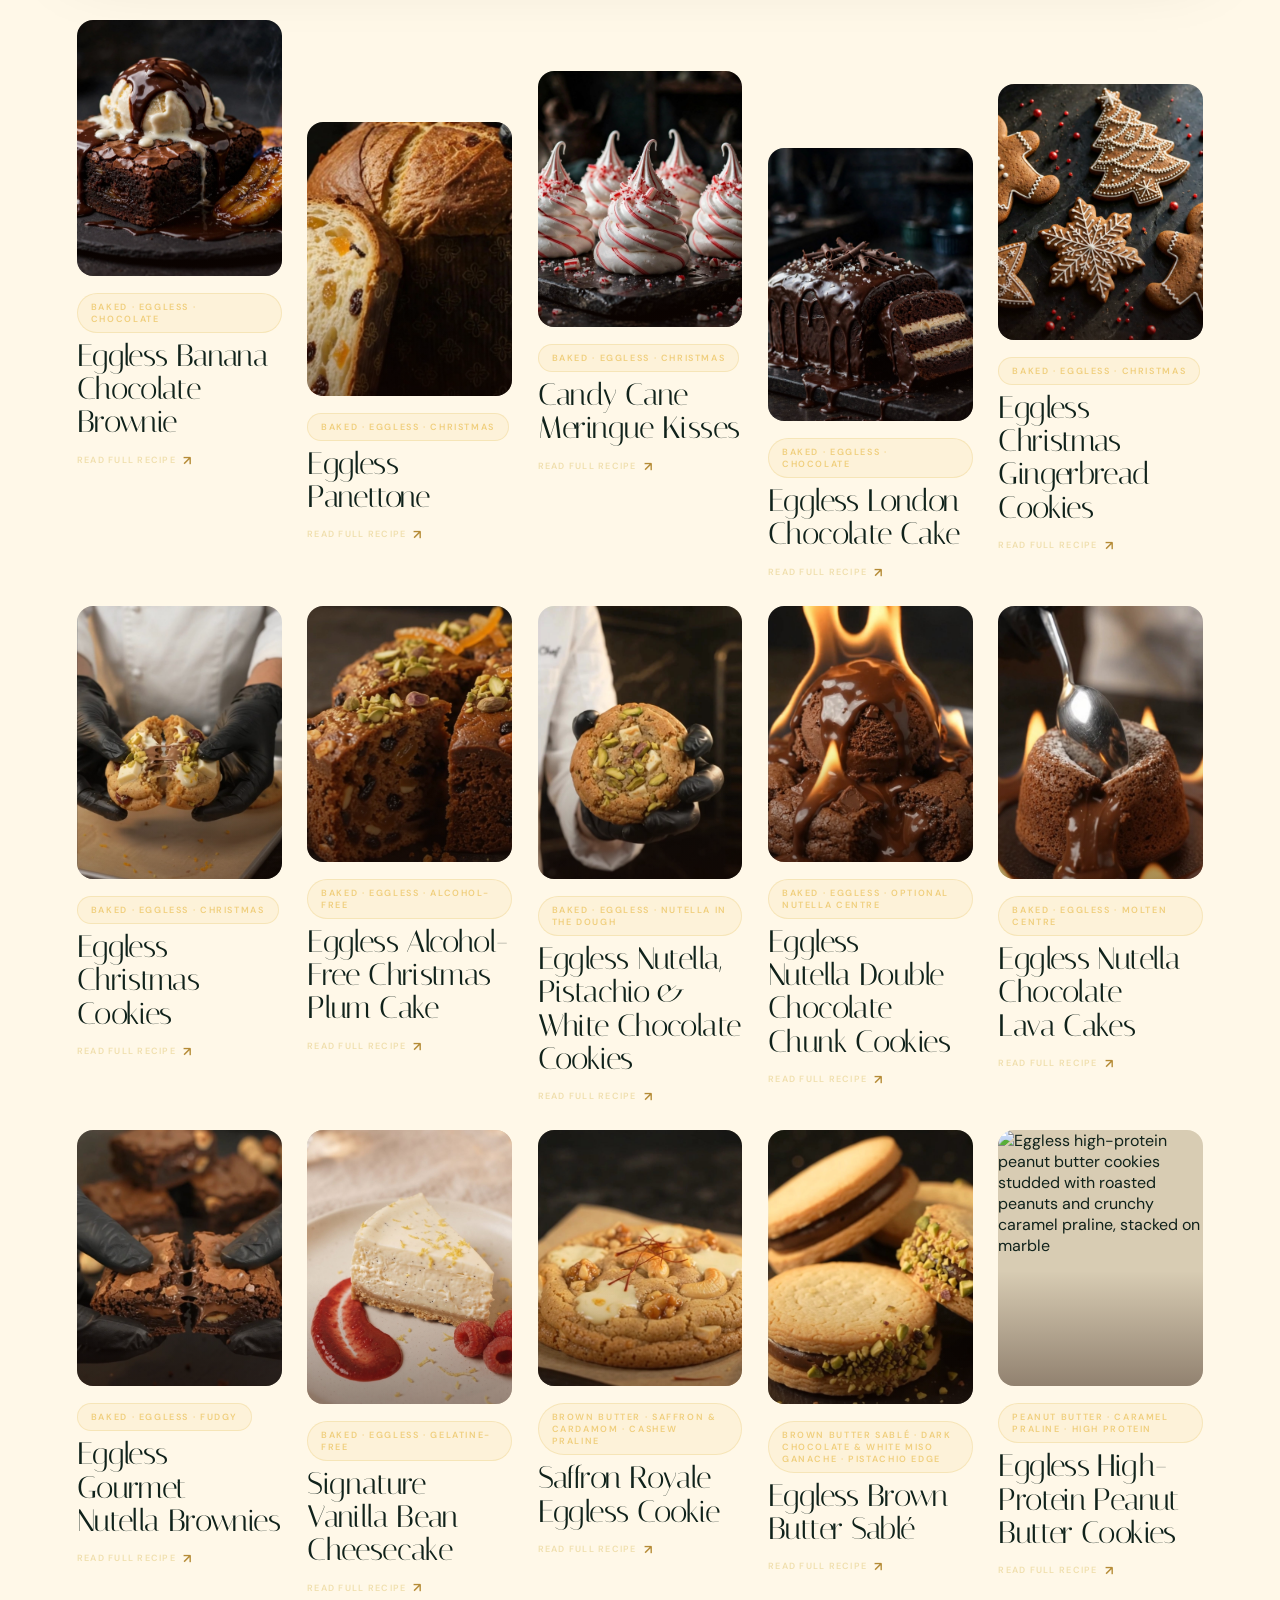
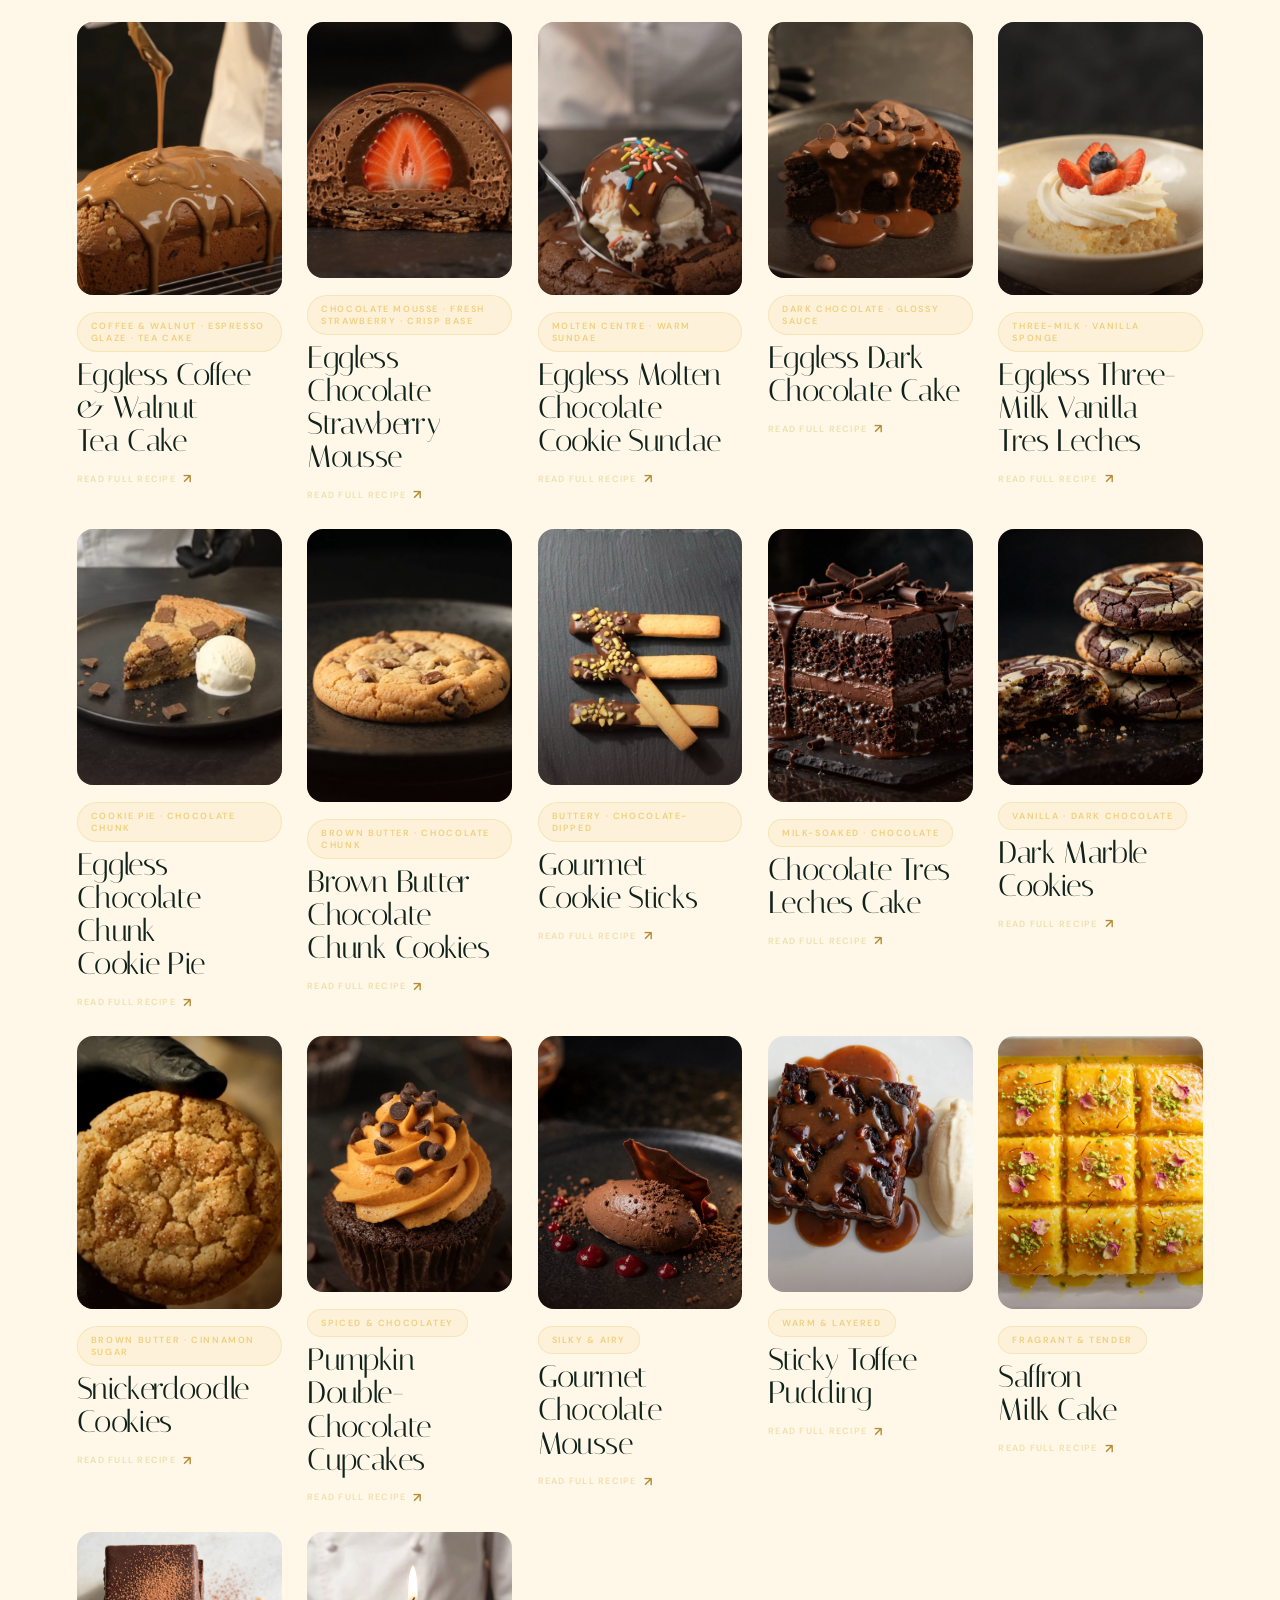
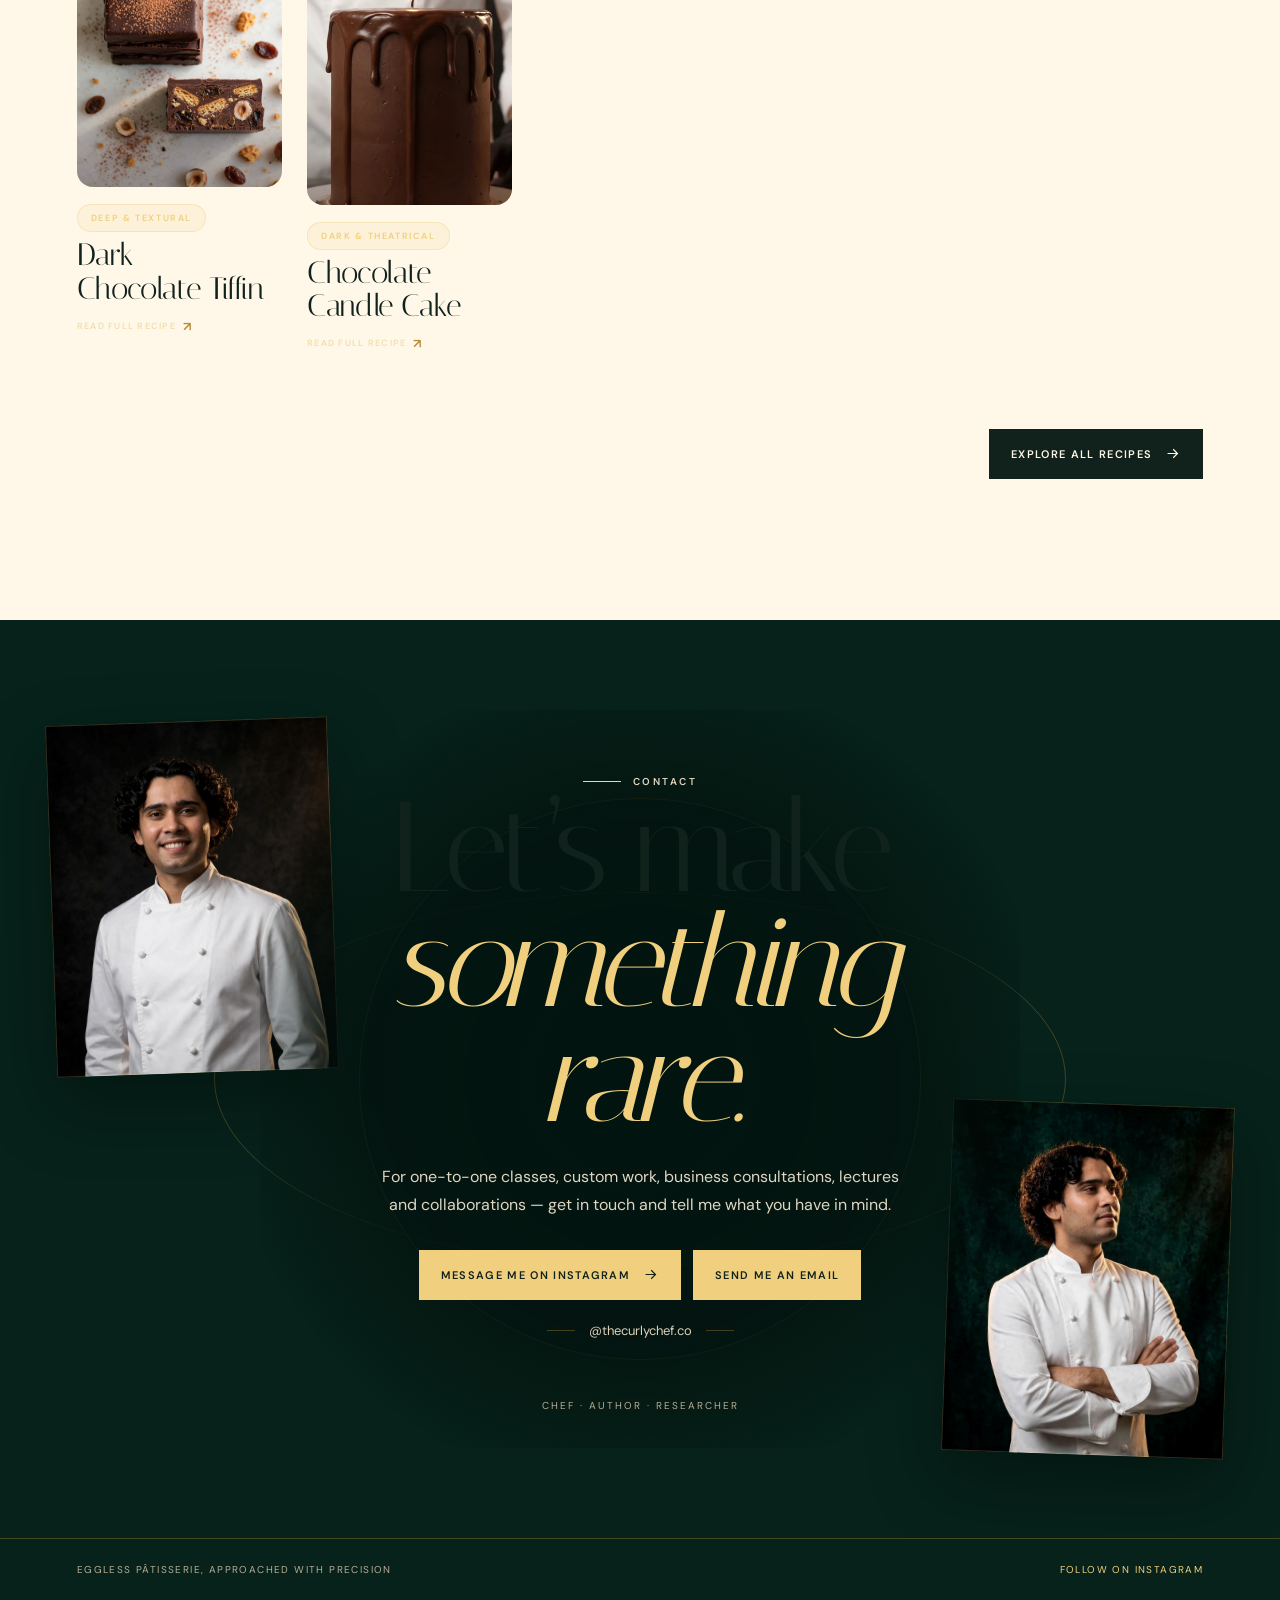
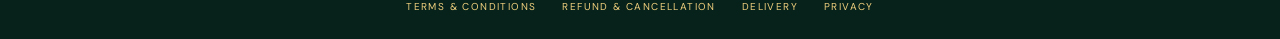
==== commit 97cc83eb: "Add Classic Sourdough & Breads guide section" ====
--- a/index.html
+++ b/index.html
@@ -697,6 +697,21 @@
       </div>
     </section>
 
+    <section class="feature book" id="guide">
+      <div class="feature-copy reveal">
+        <p class="eyebrow">The guide</p>
+        <h2>Classic Sourdough &amp; Breads</h2>
+        <p>An eggless sourdough guide for home bakers: starters, foundations and 104 classic recipes, with a photo for every bake and a troubleshooting guide for each one.</p>
+        <div class="meta"><span>183 pages</span><span>104 recipes</span><span>Eggless</span></div>
+        <div class="button-row" aria-label="Buy Classic Sourdough &amp; Breads">
+          <a class="button secondary" href="https://rzp.io/rzp/iUZEjOum" target="_blank" rel="noopener">PDF guide · India</a>
+        </div>
+      </div>
+      <div class="book-visual reveal" aria-hidden="true">
+        <img class="book-cover" src="assets/images/sourdough-guide-cover.jpg" alt="">
+      </div>
+    </section>
+
     <dialog class="sample-reader" id="sampleReader" aria-label="The Art of Eggless Pâtisserie sample reader">
       <div class="sample-reader-shell">
         <header class="sample-reader-head">
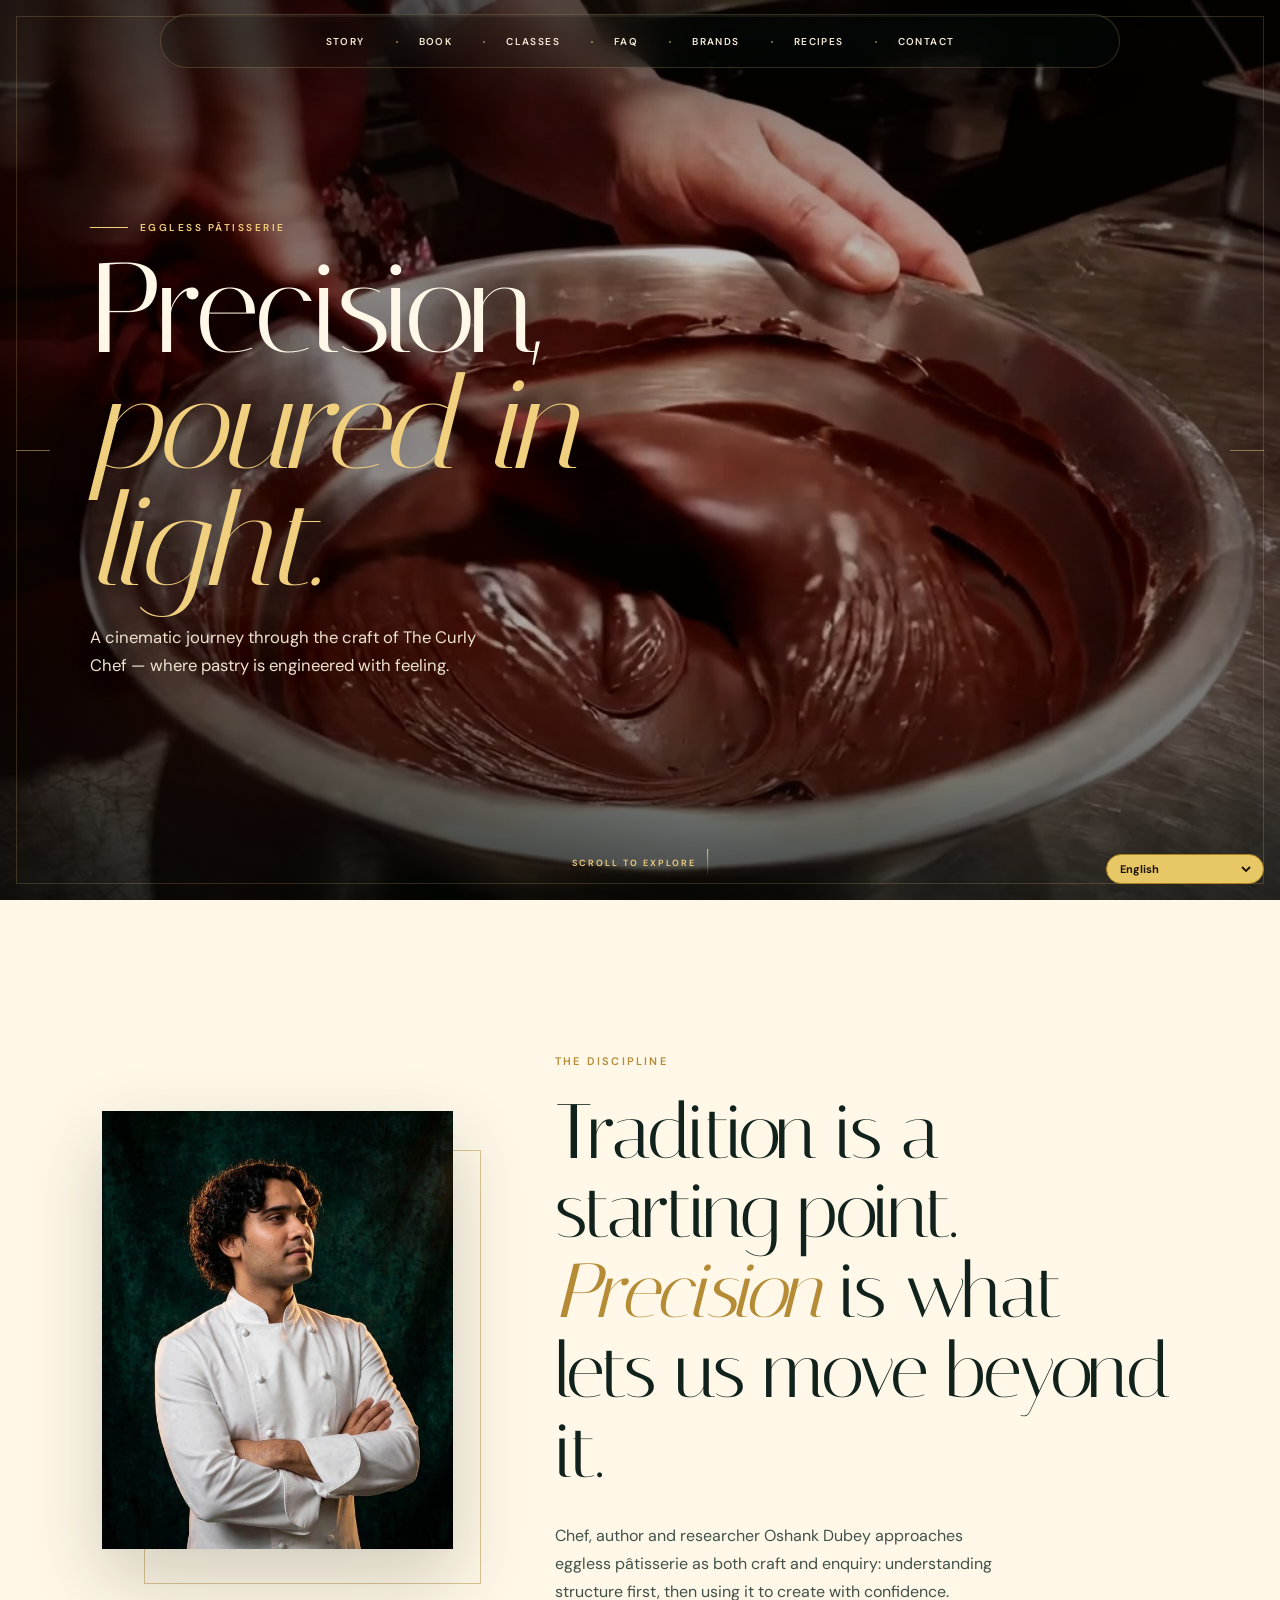
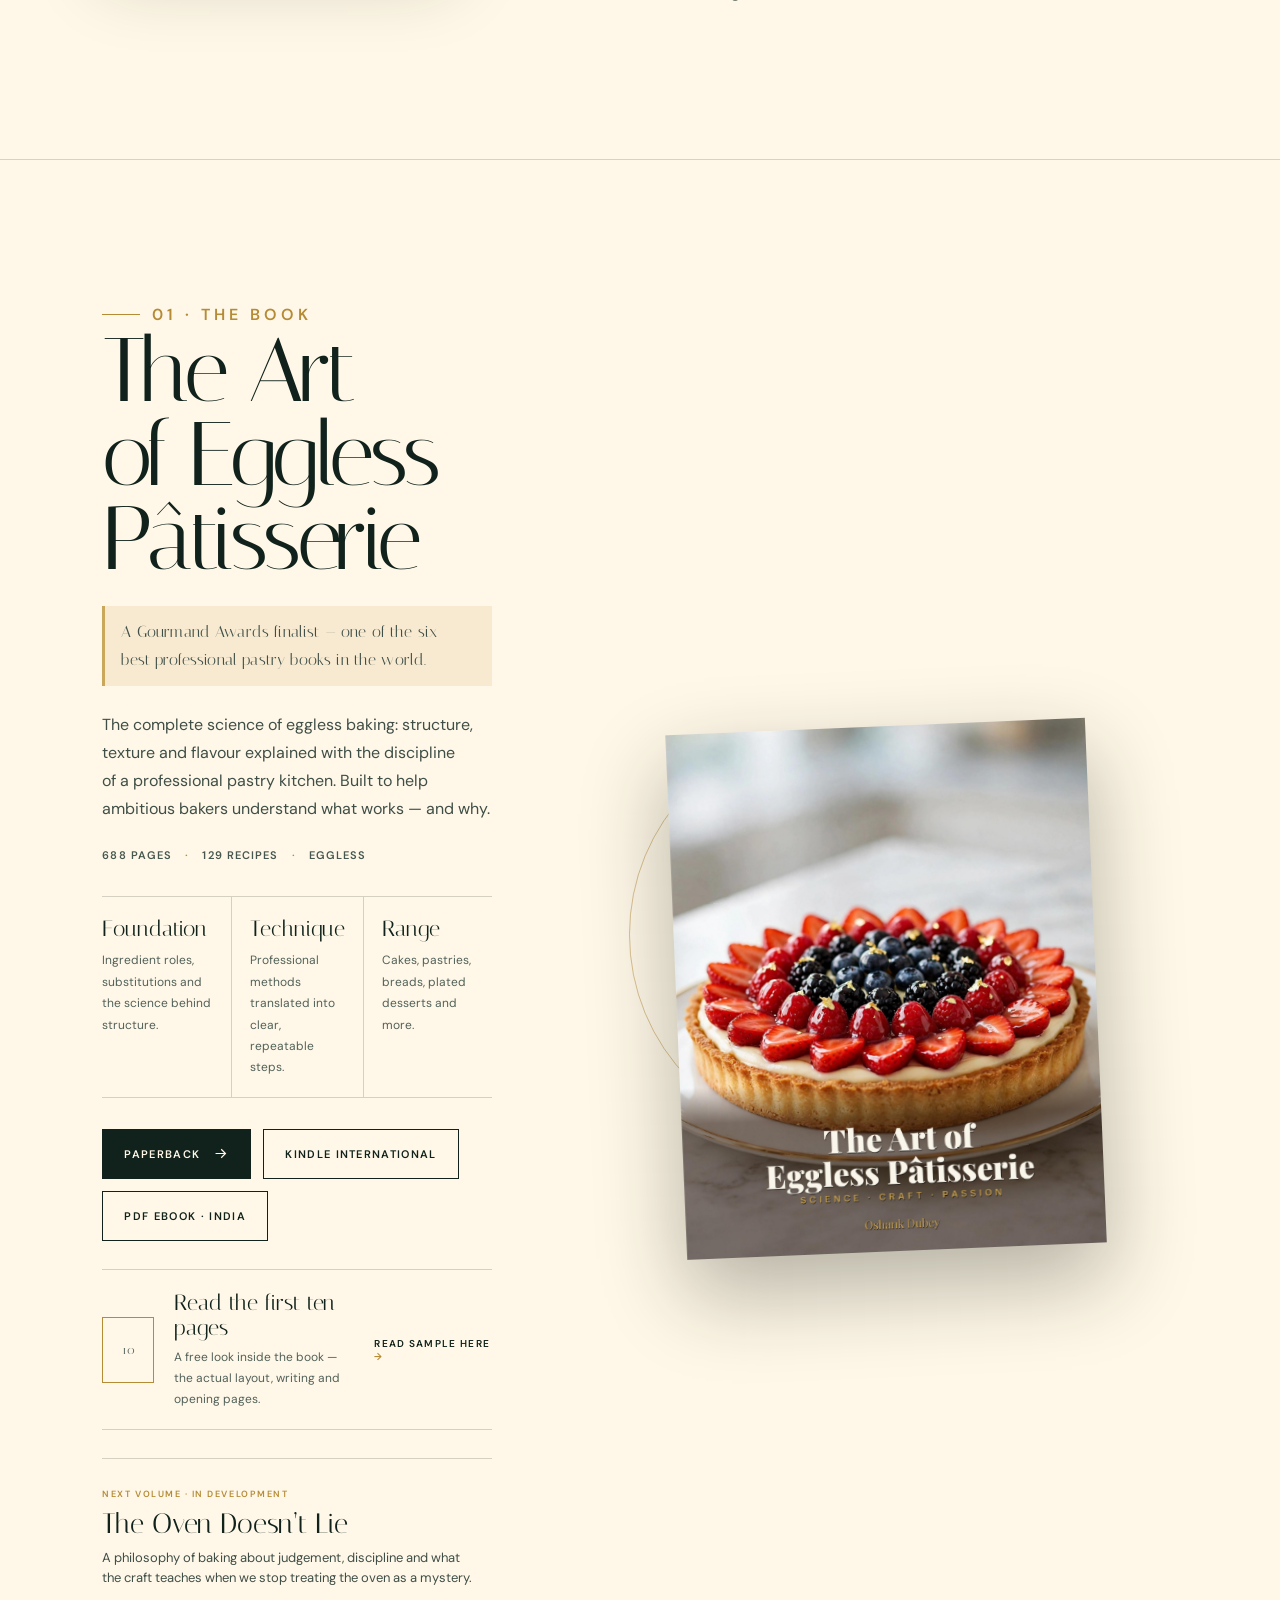
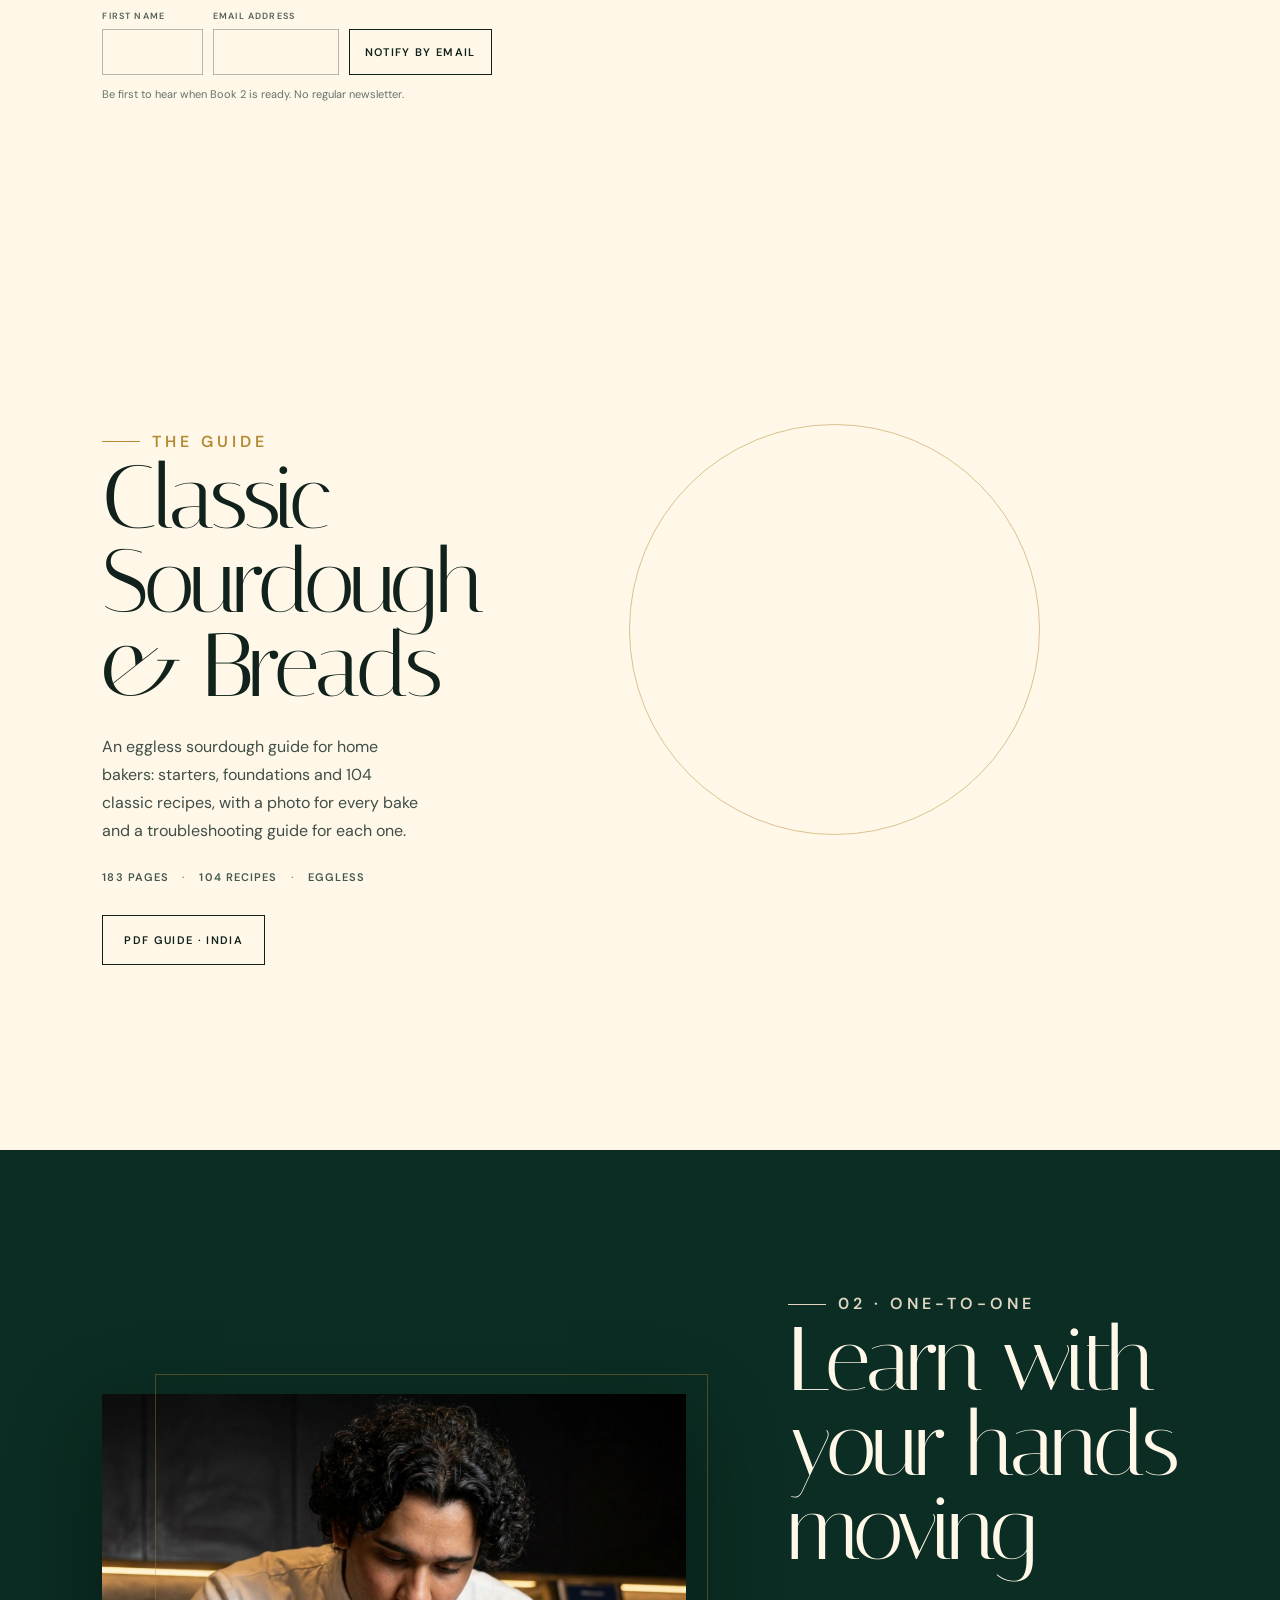
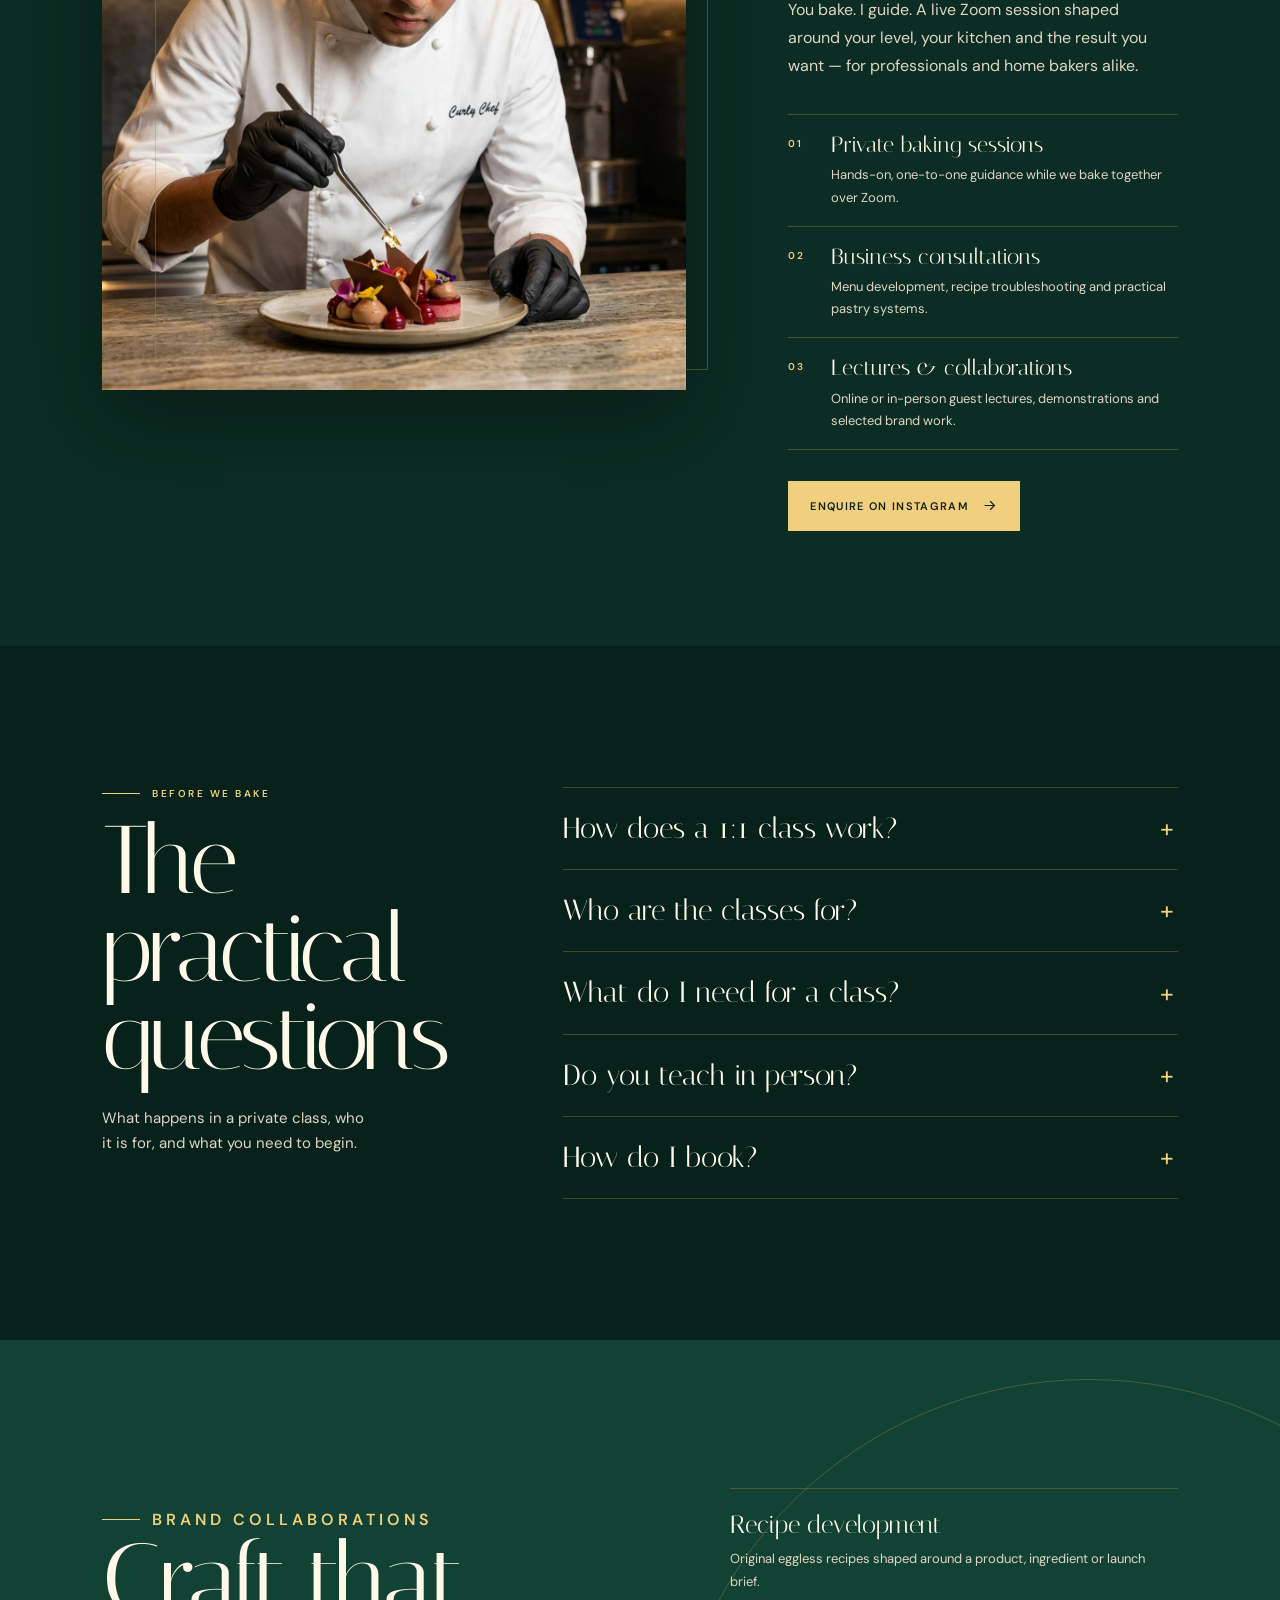
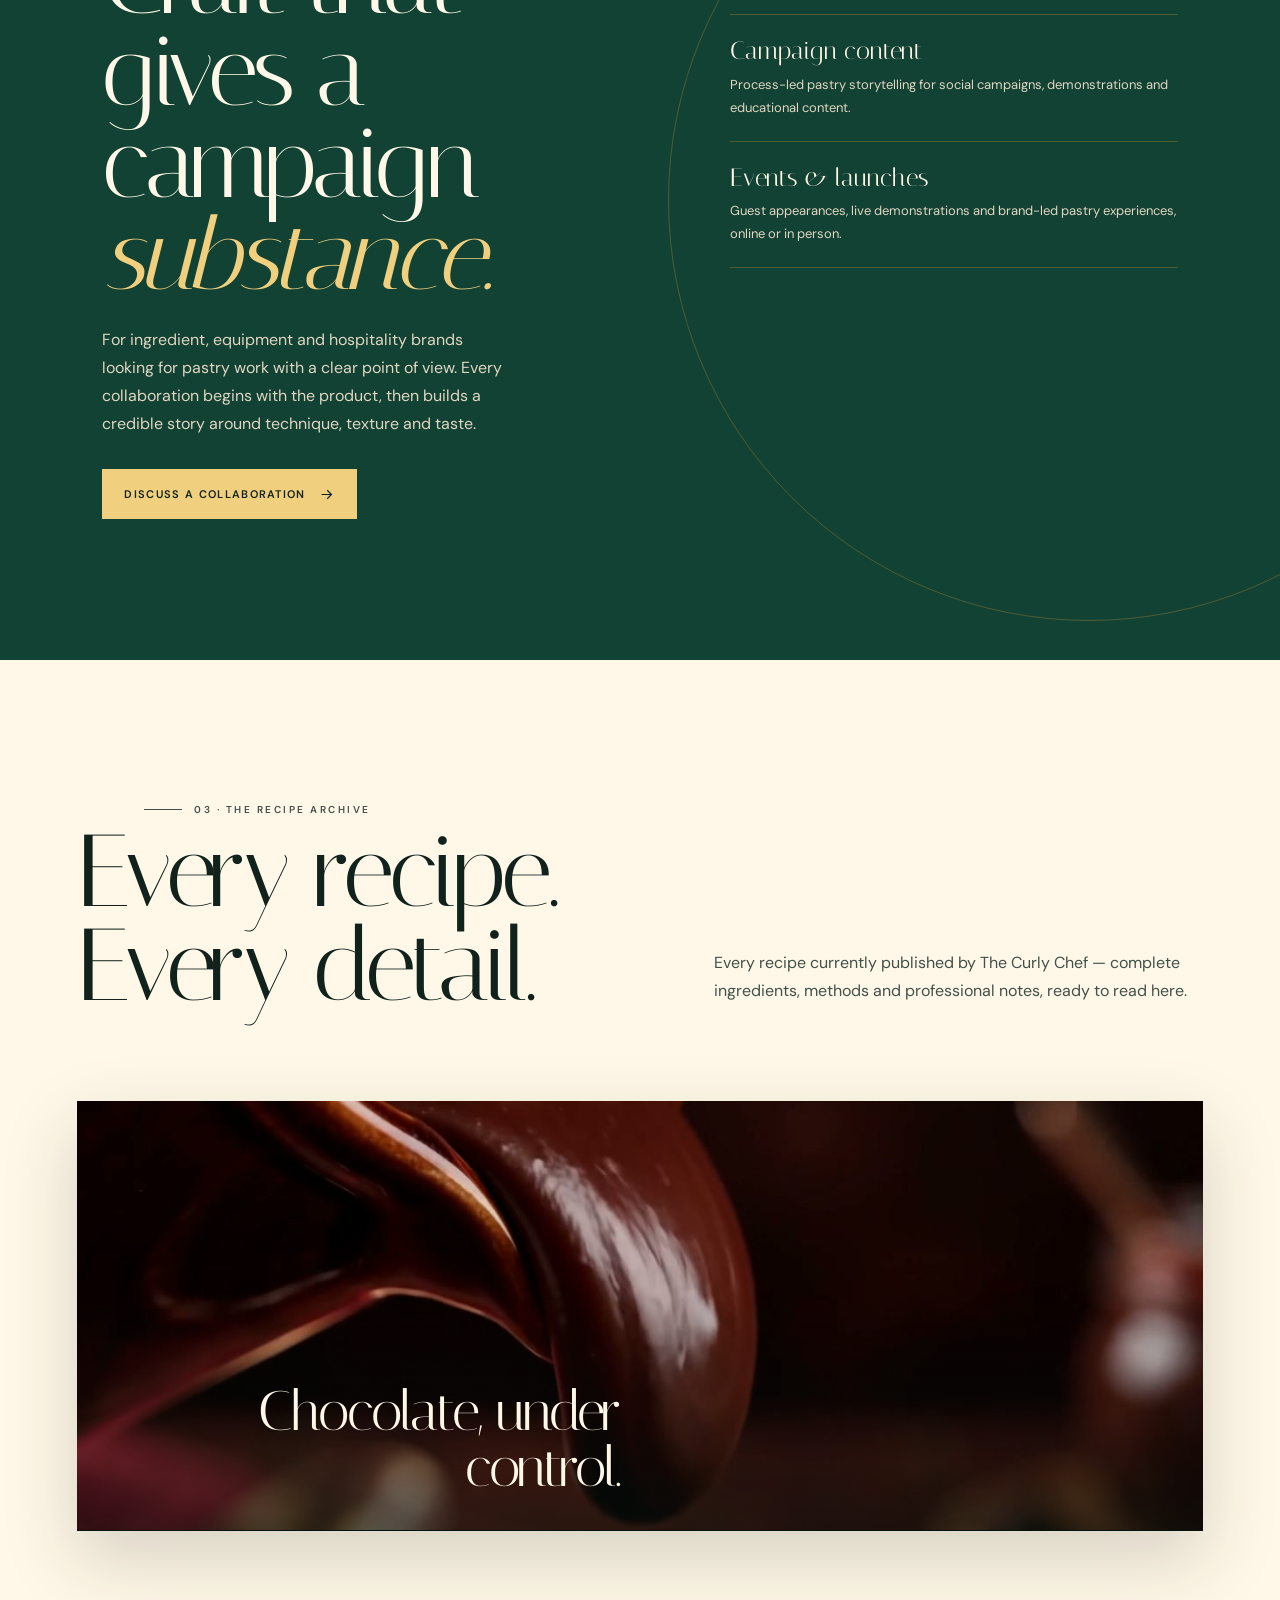
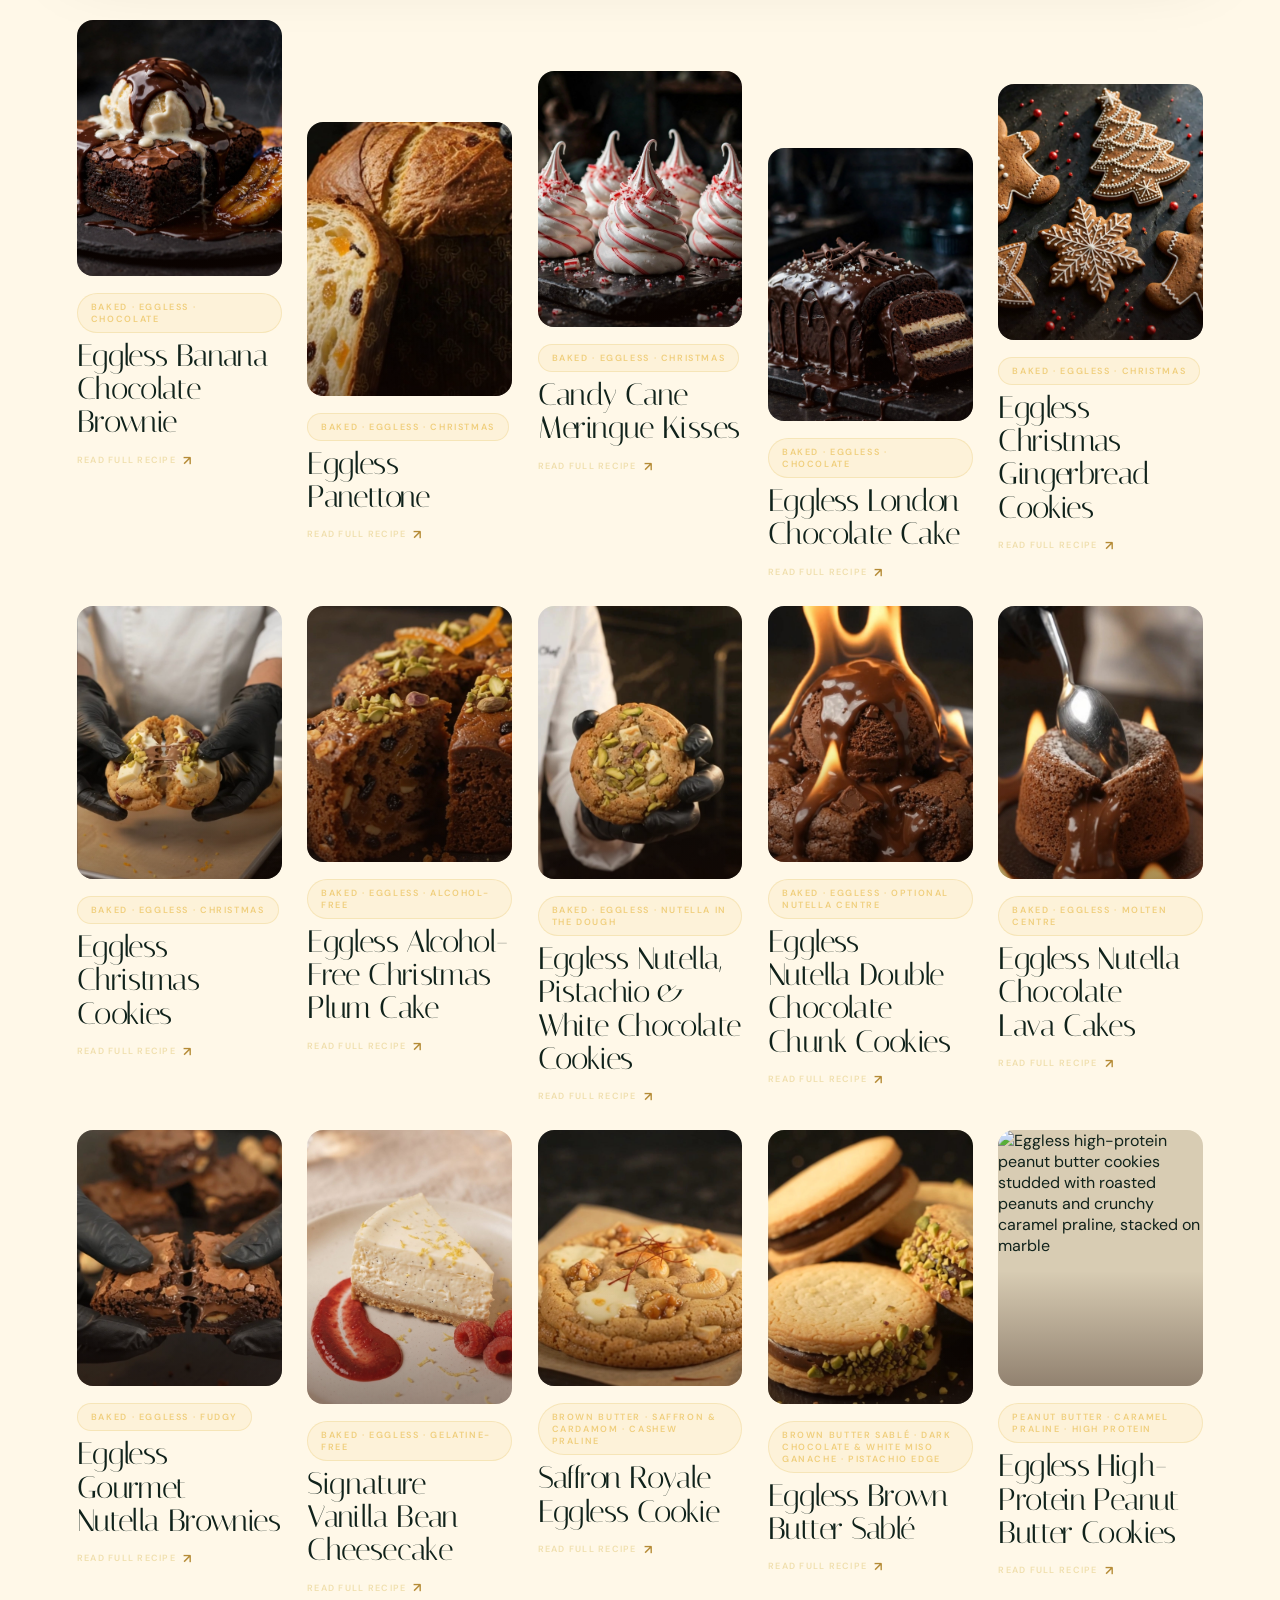
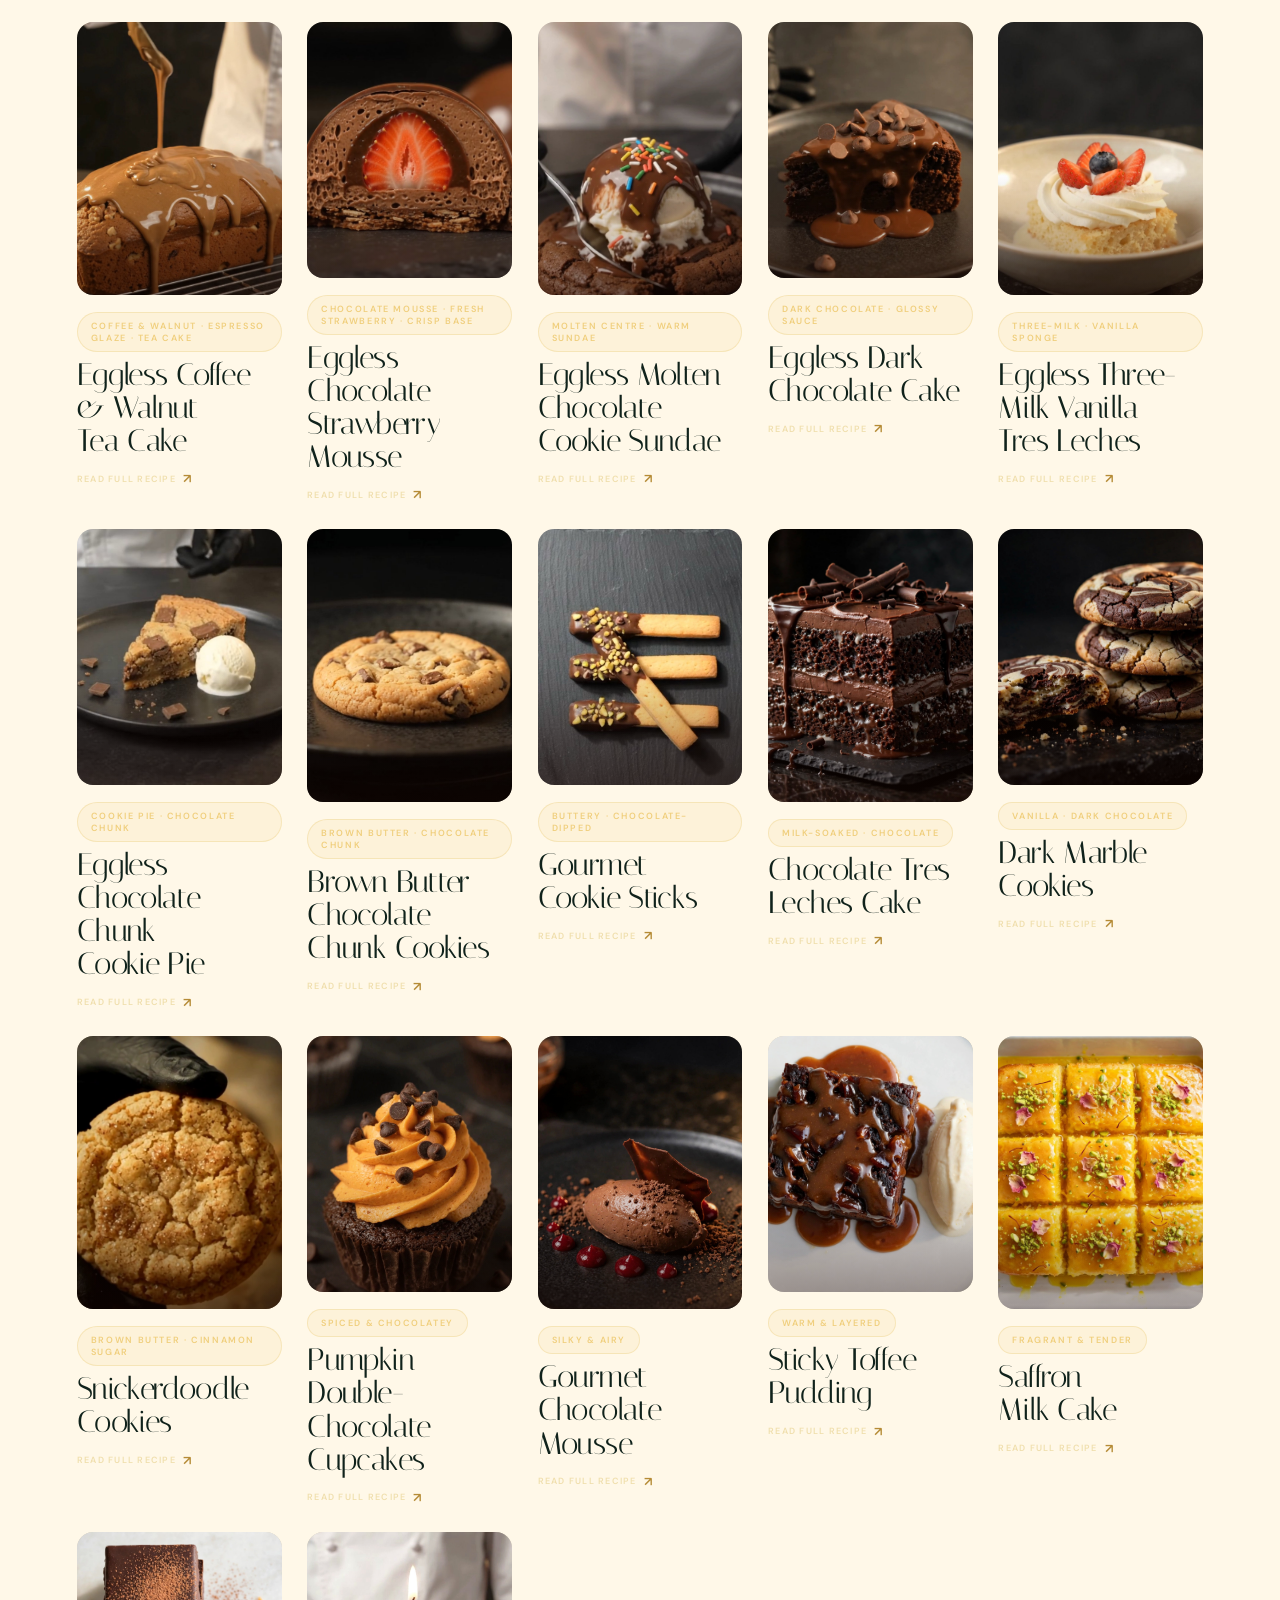
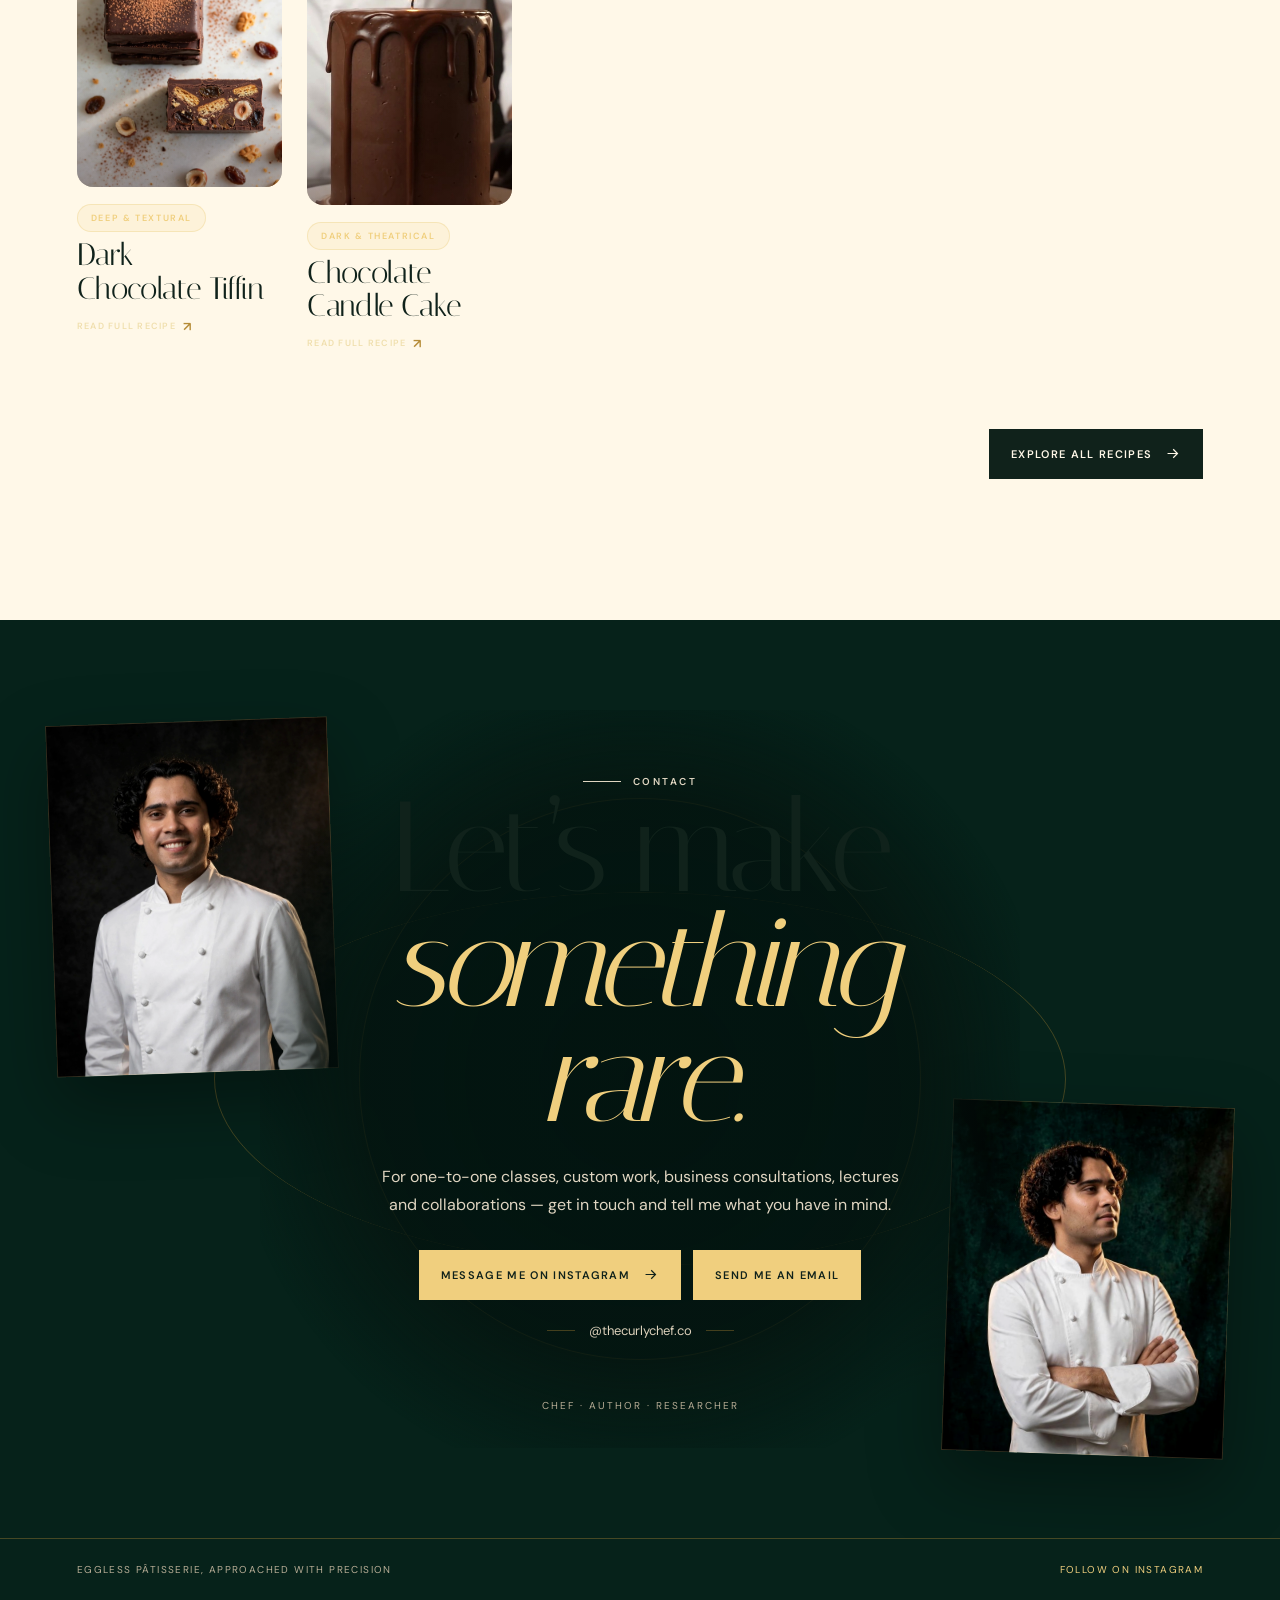
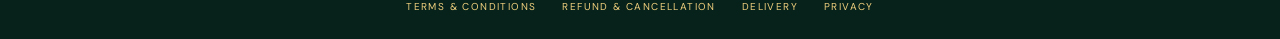
==== commit 9f6d8f47: "Use designed cover page image for sourdough guide" ====
--- a/index.html
+++ b/index.html
@@ -708,7 +708,7 @@
         </div>
       </div>
       <div class="book-visual reveal" aria-hidden="true">
-        <img class="book-cover" src="assets/images/sourdough-guide-cover.jpg" alt="">
+        <img class="book-cover" src="assets/images/sourdough-guide-cover-page.jpg" alt="">
       </div>
     </section>
 
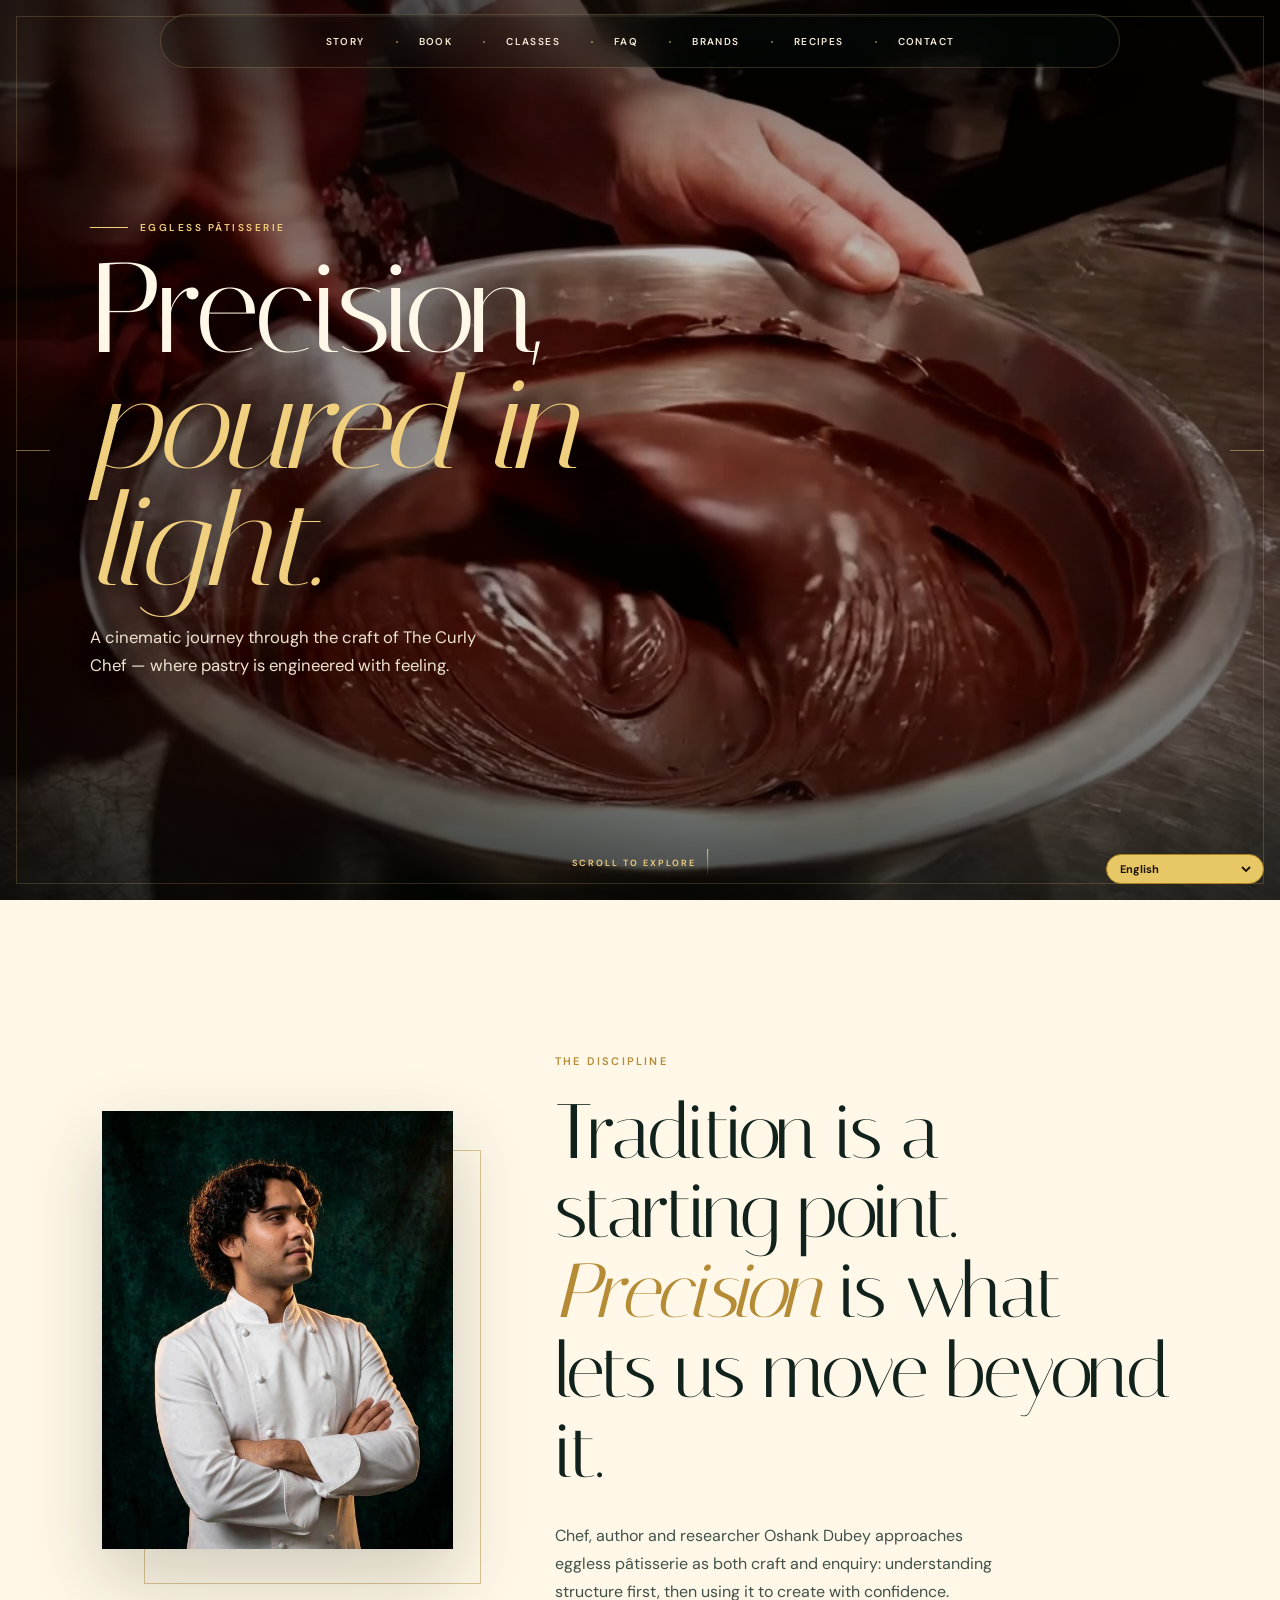
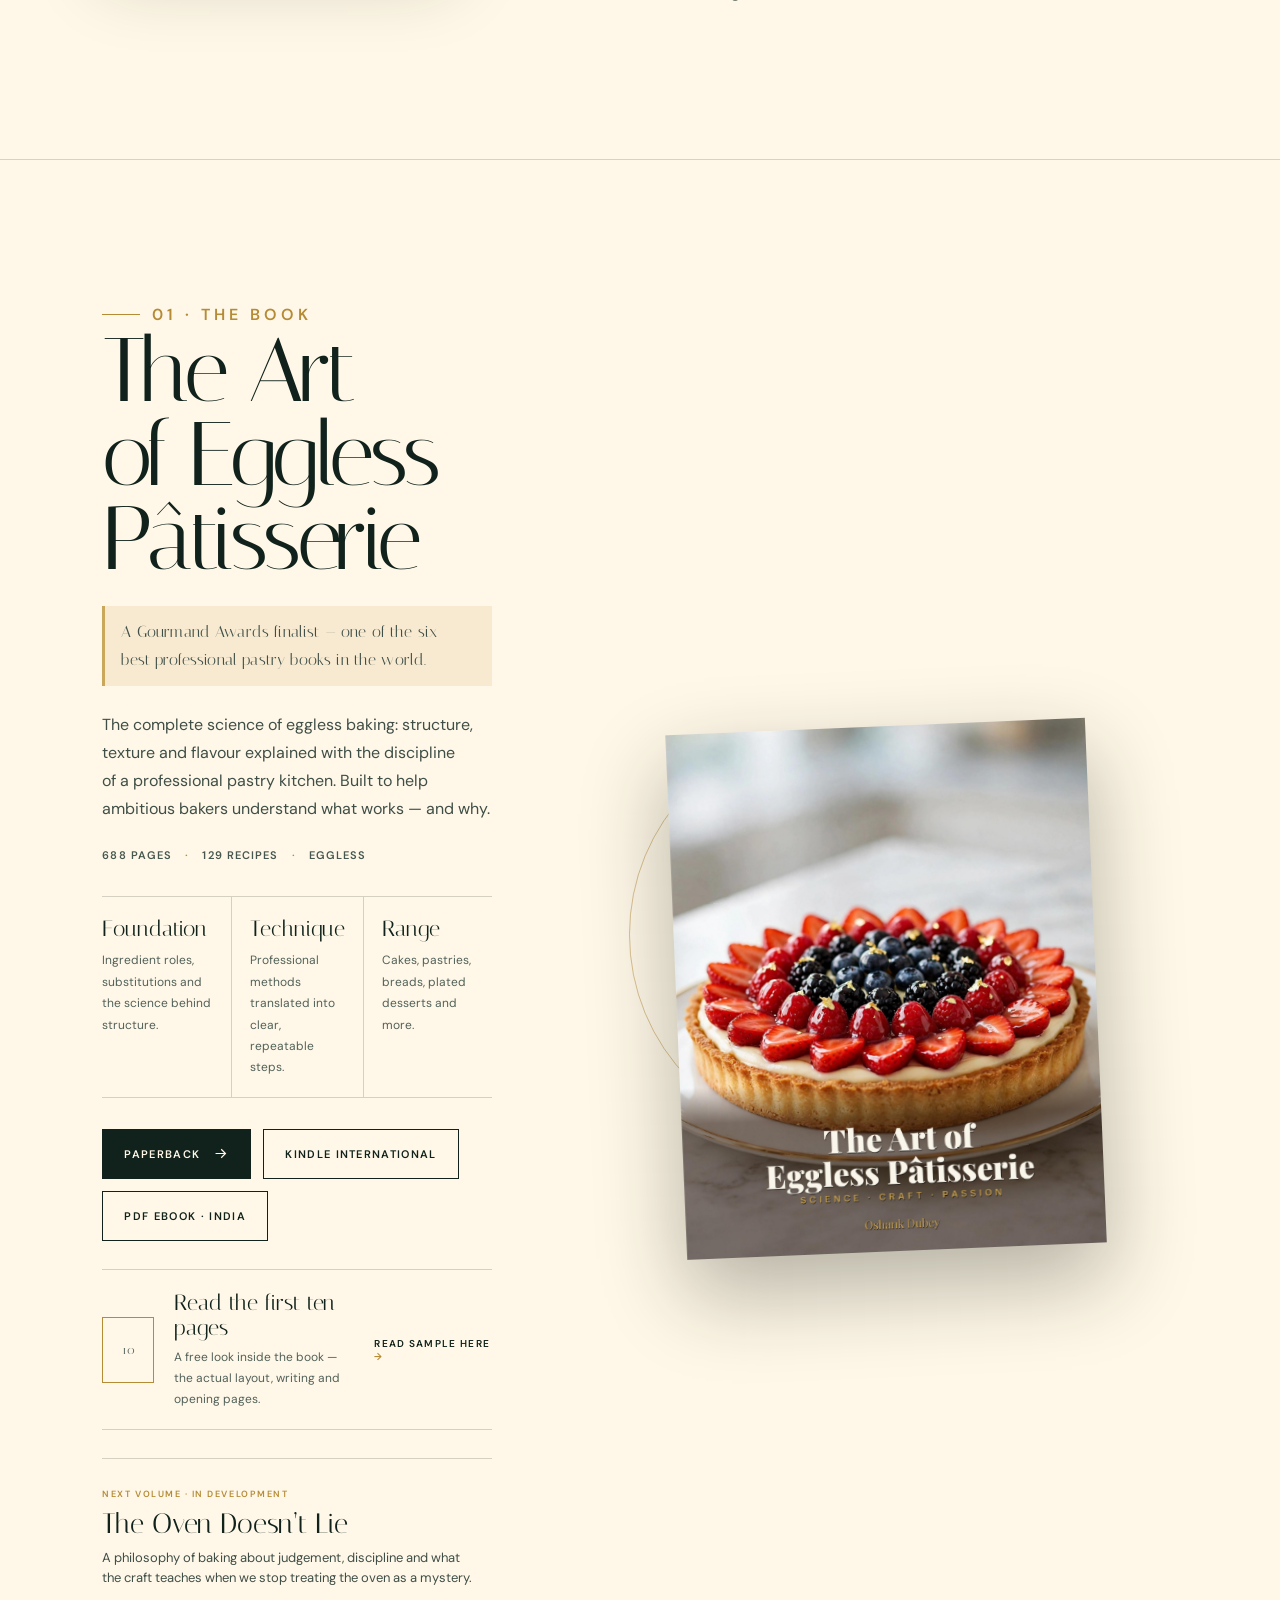
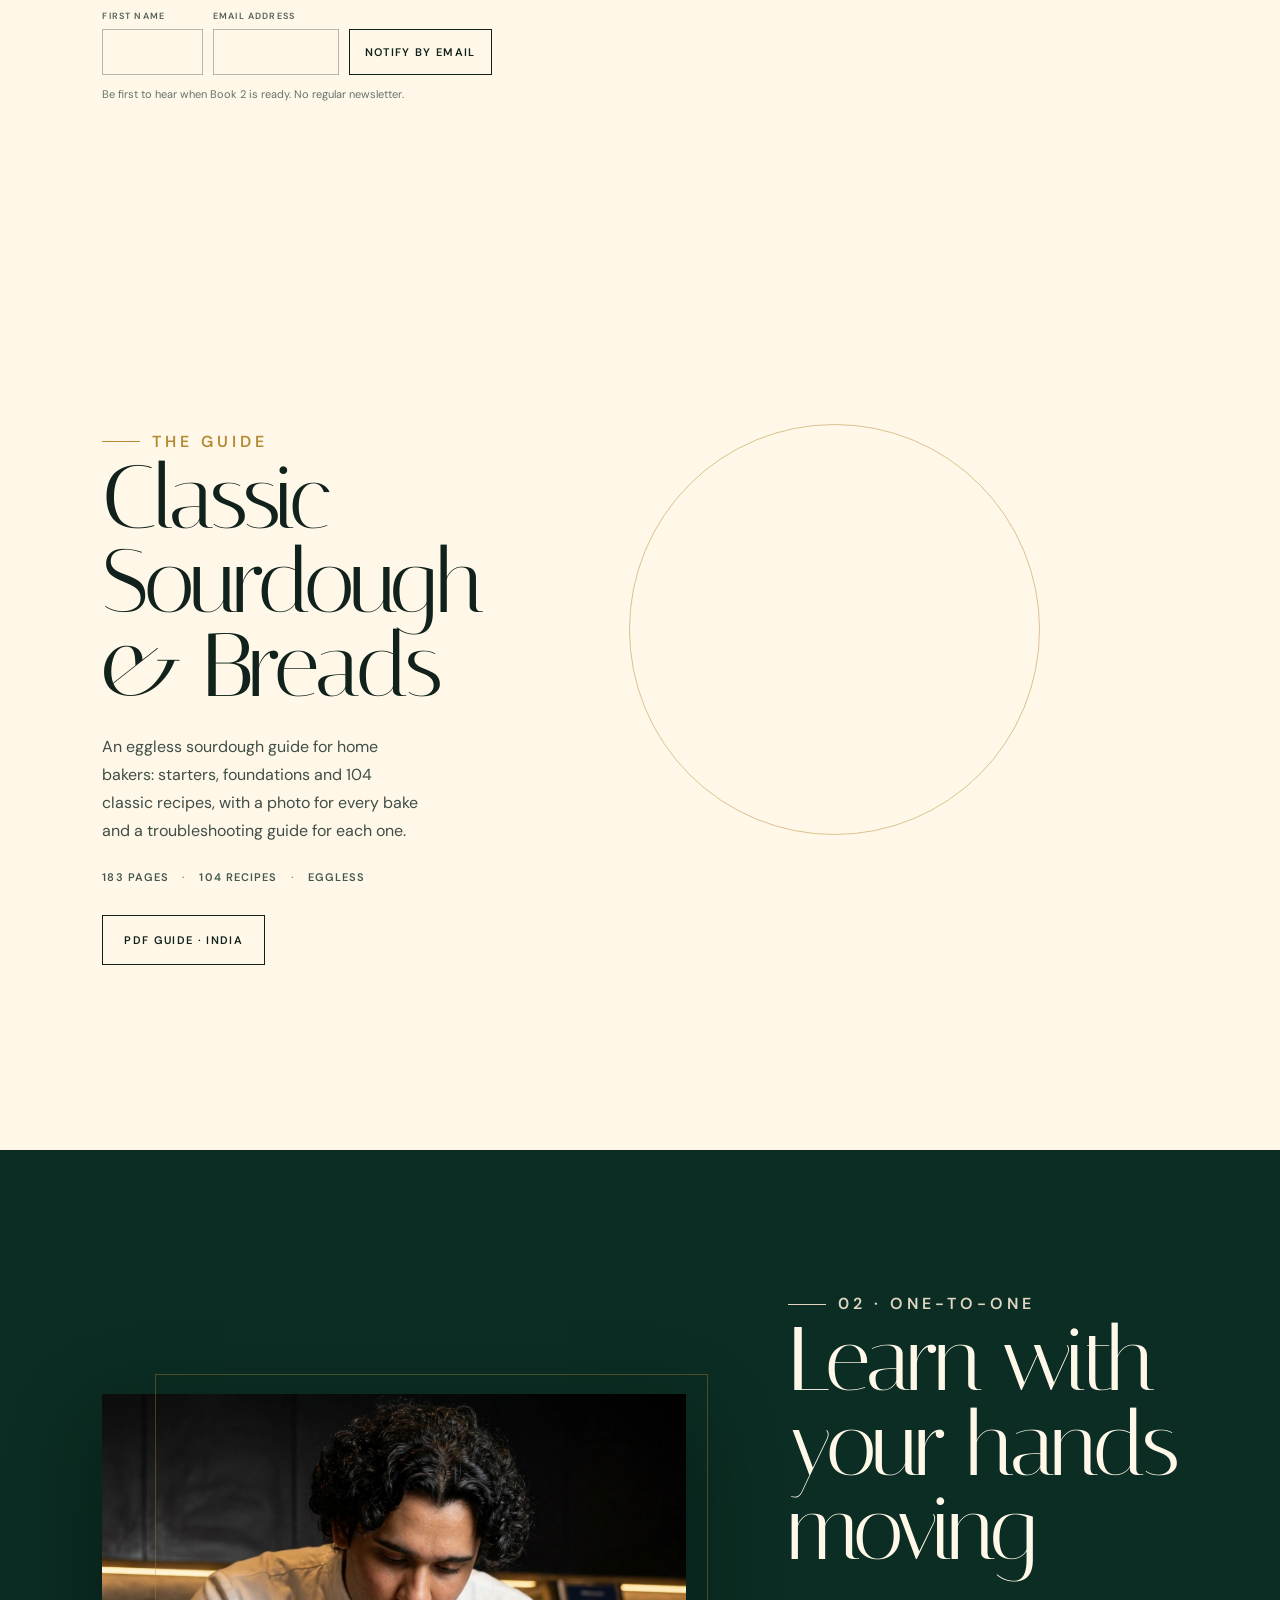
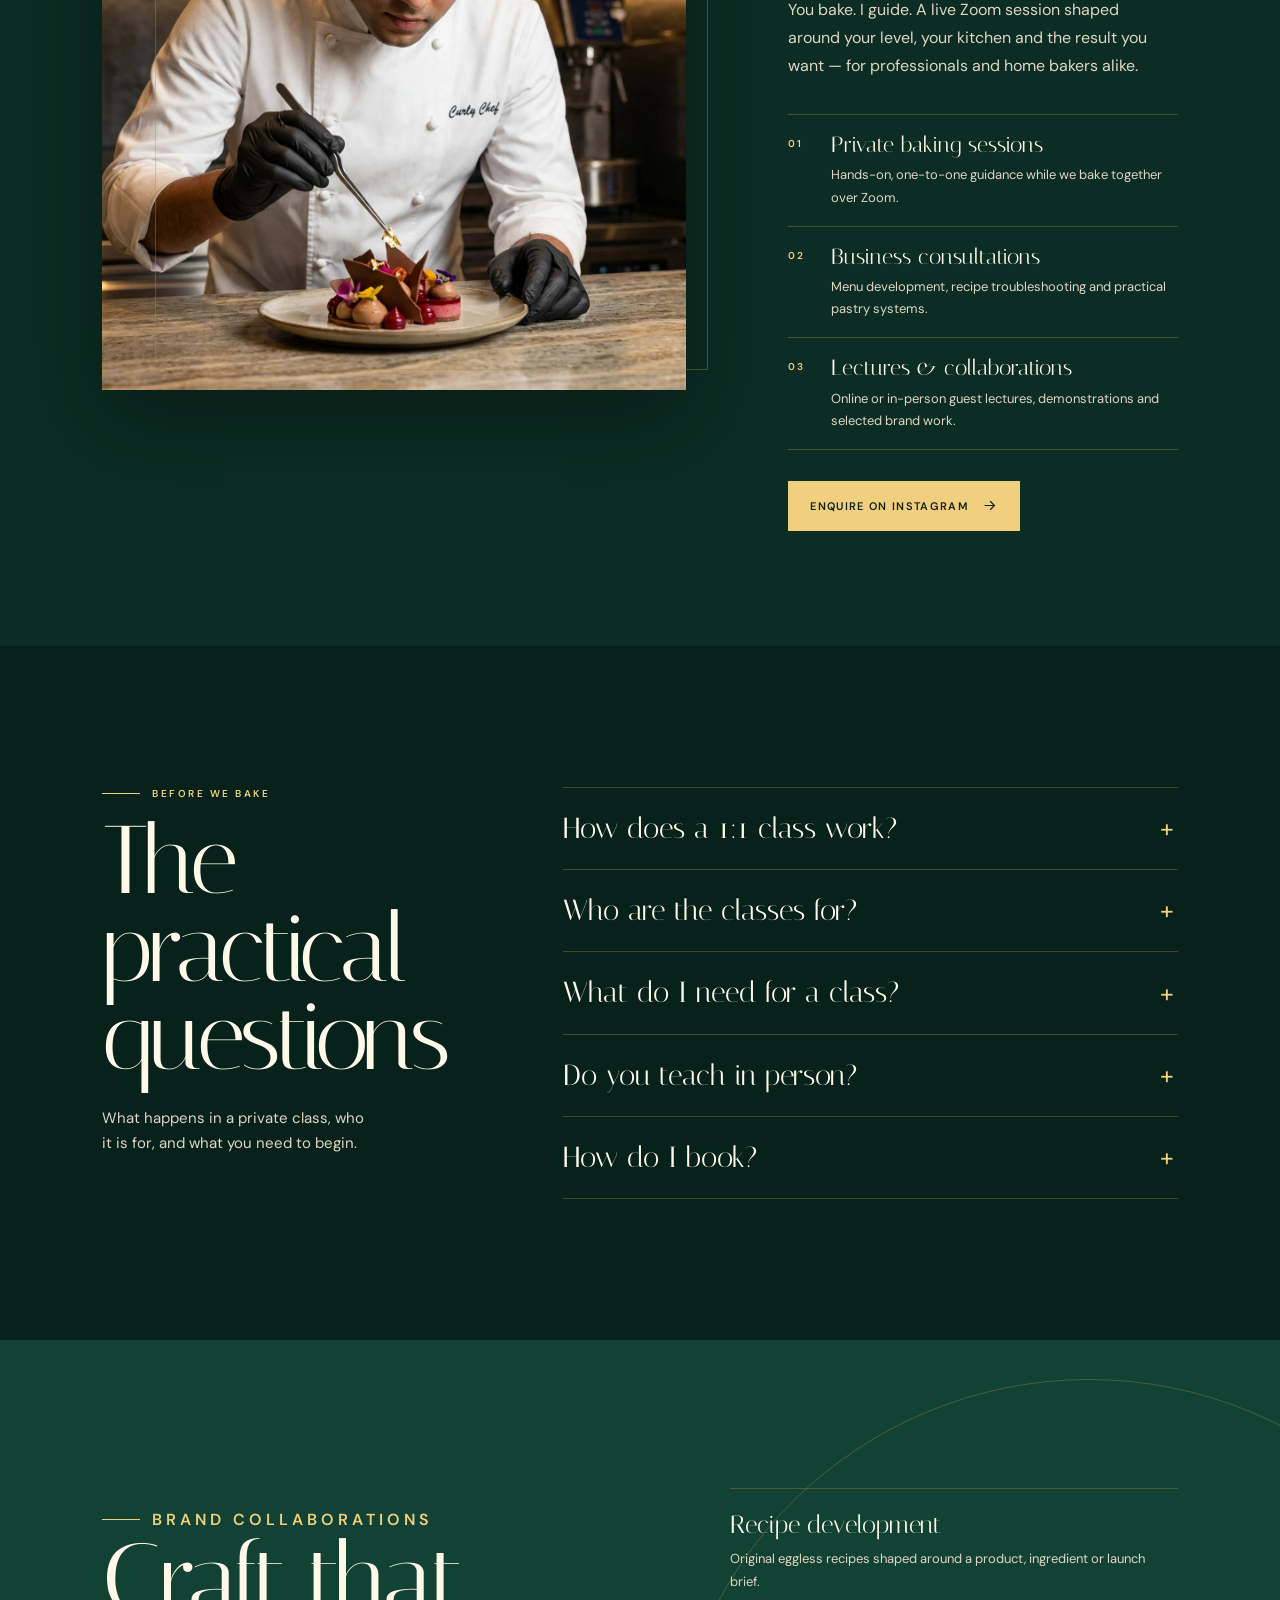
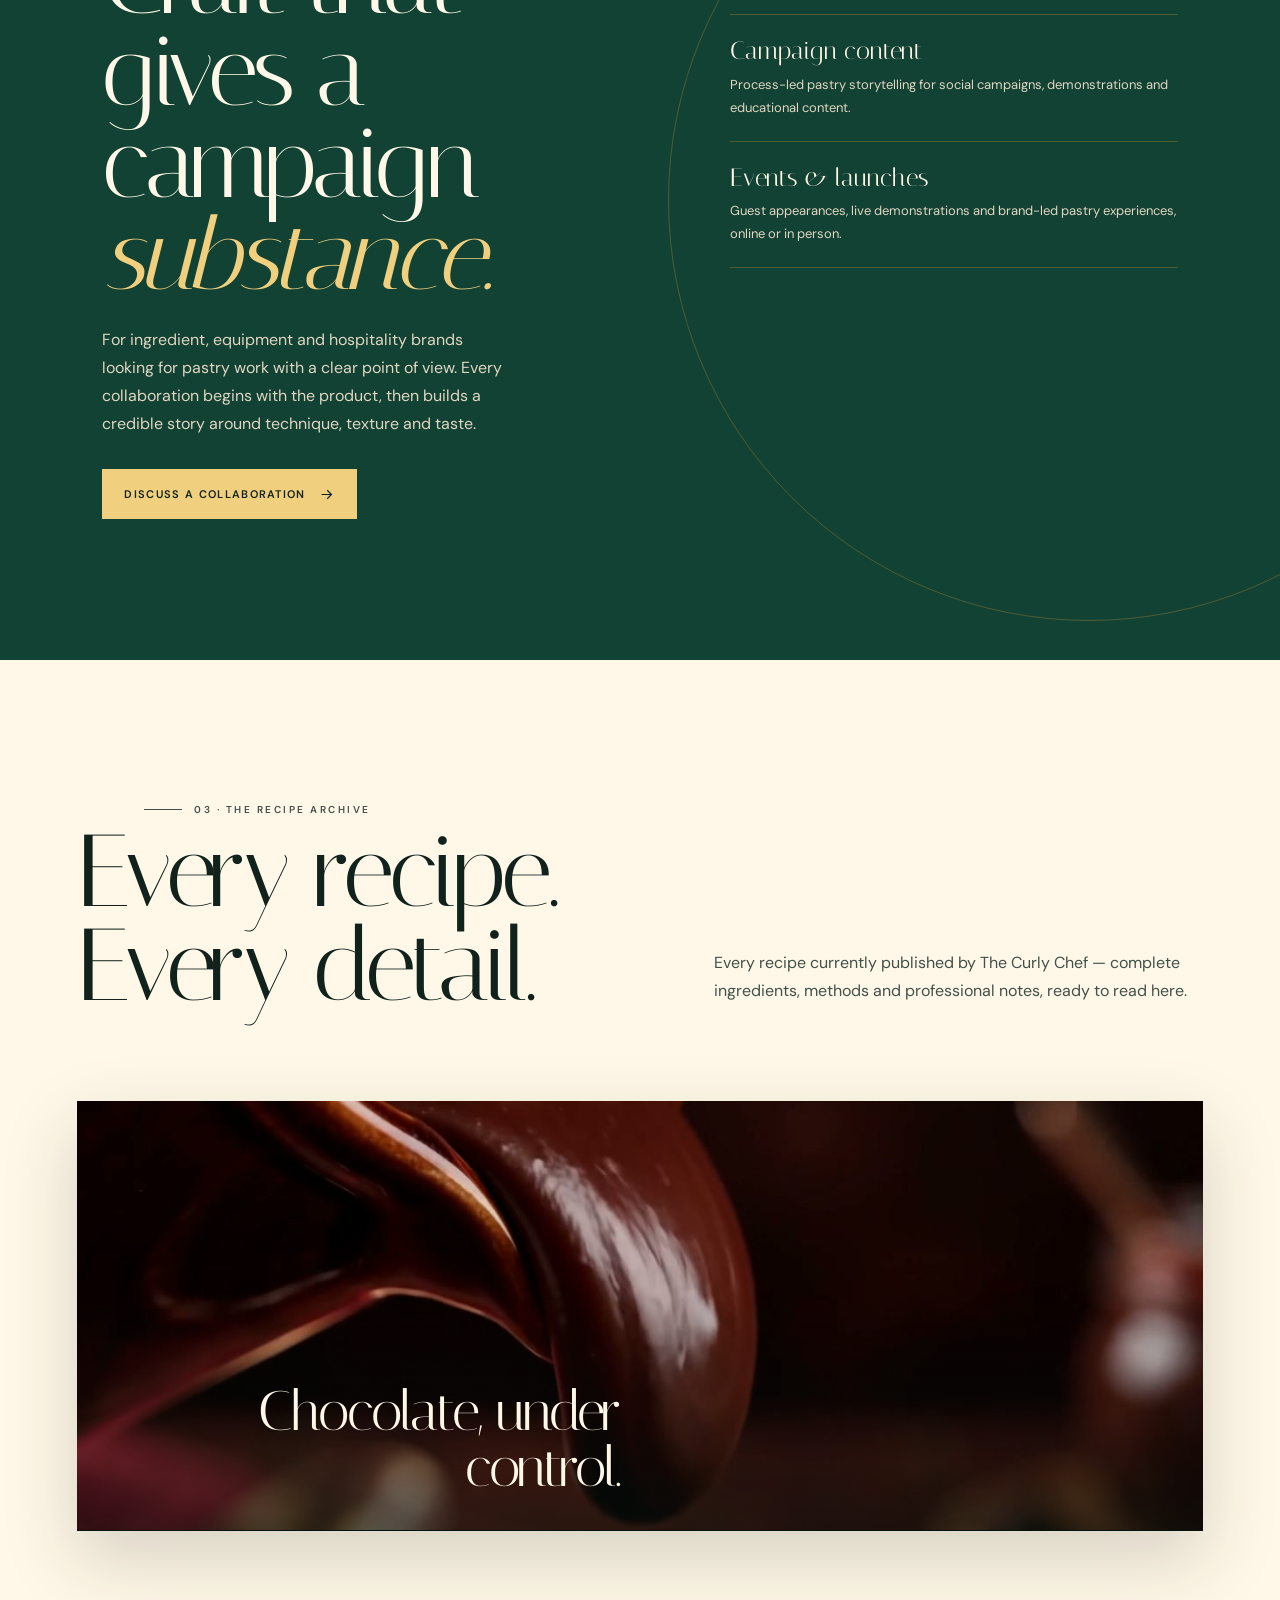
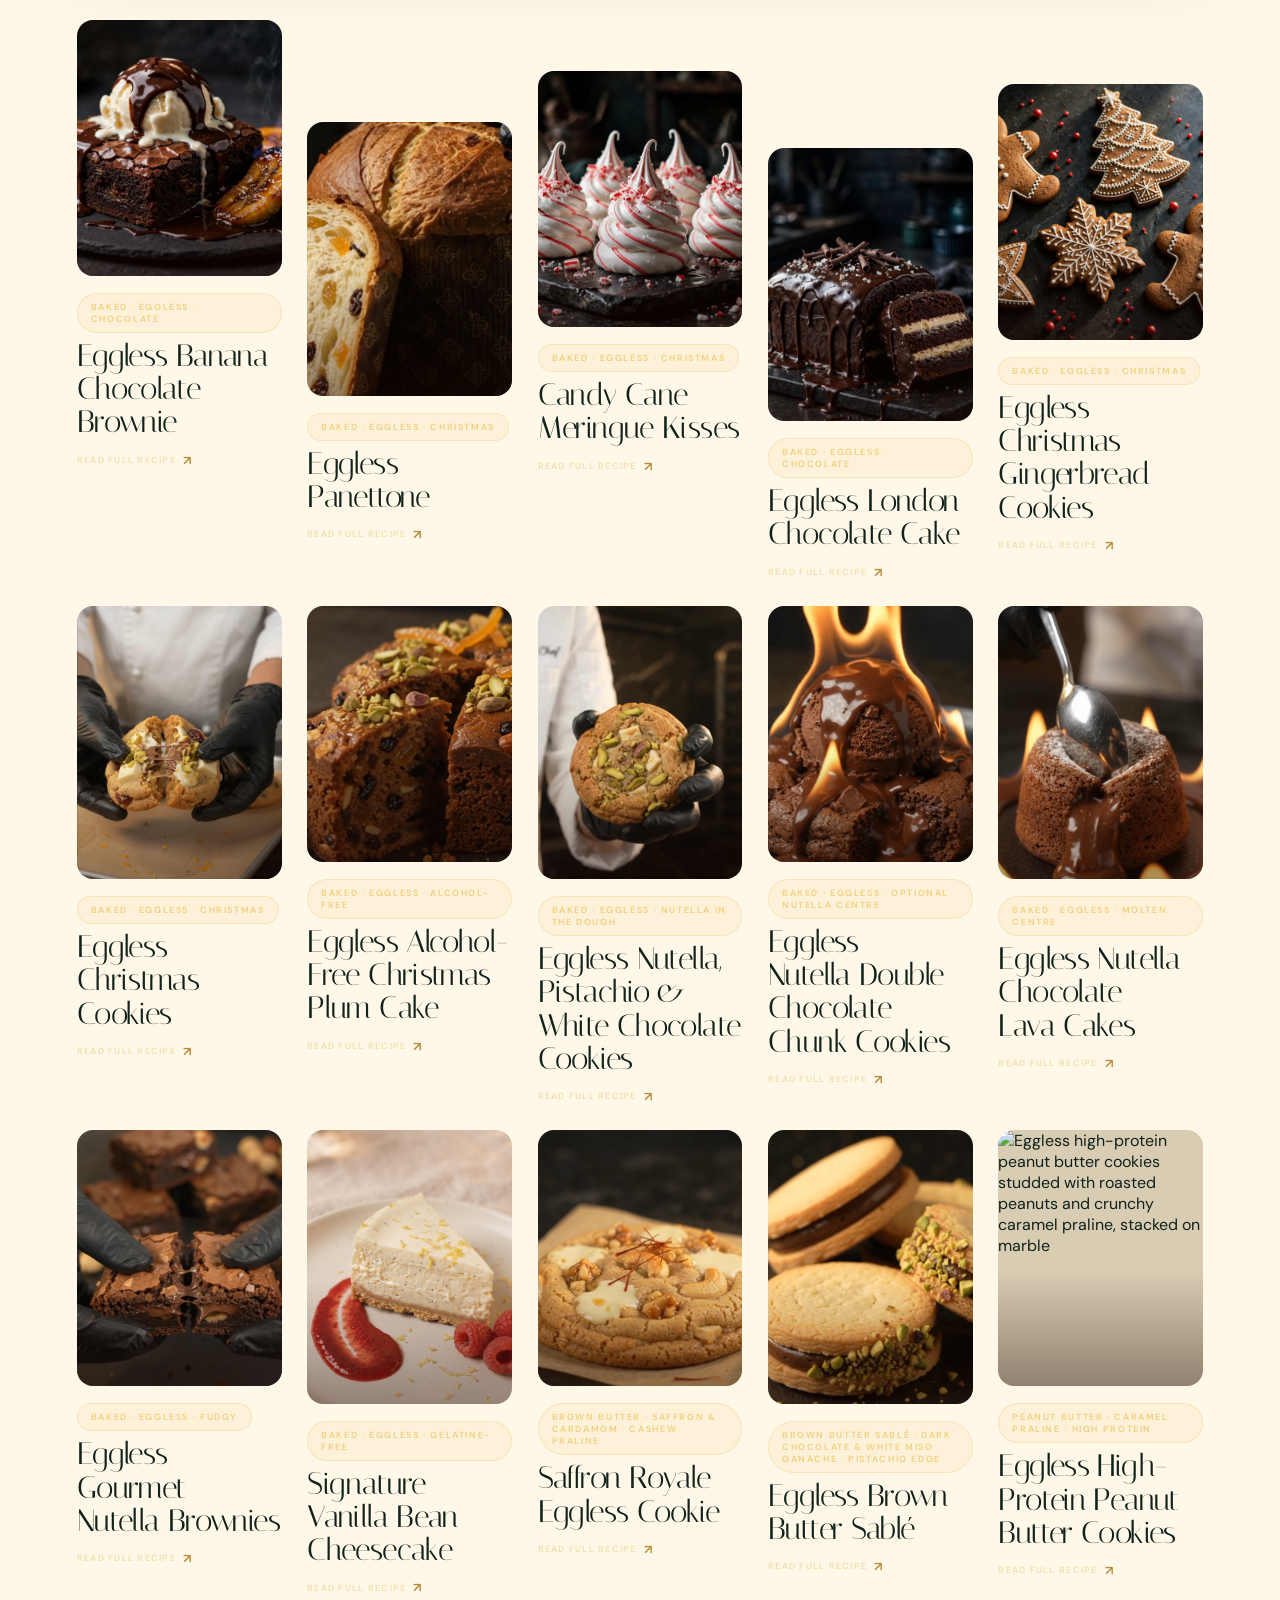
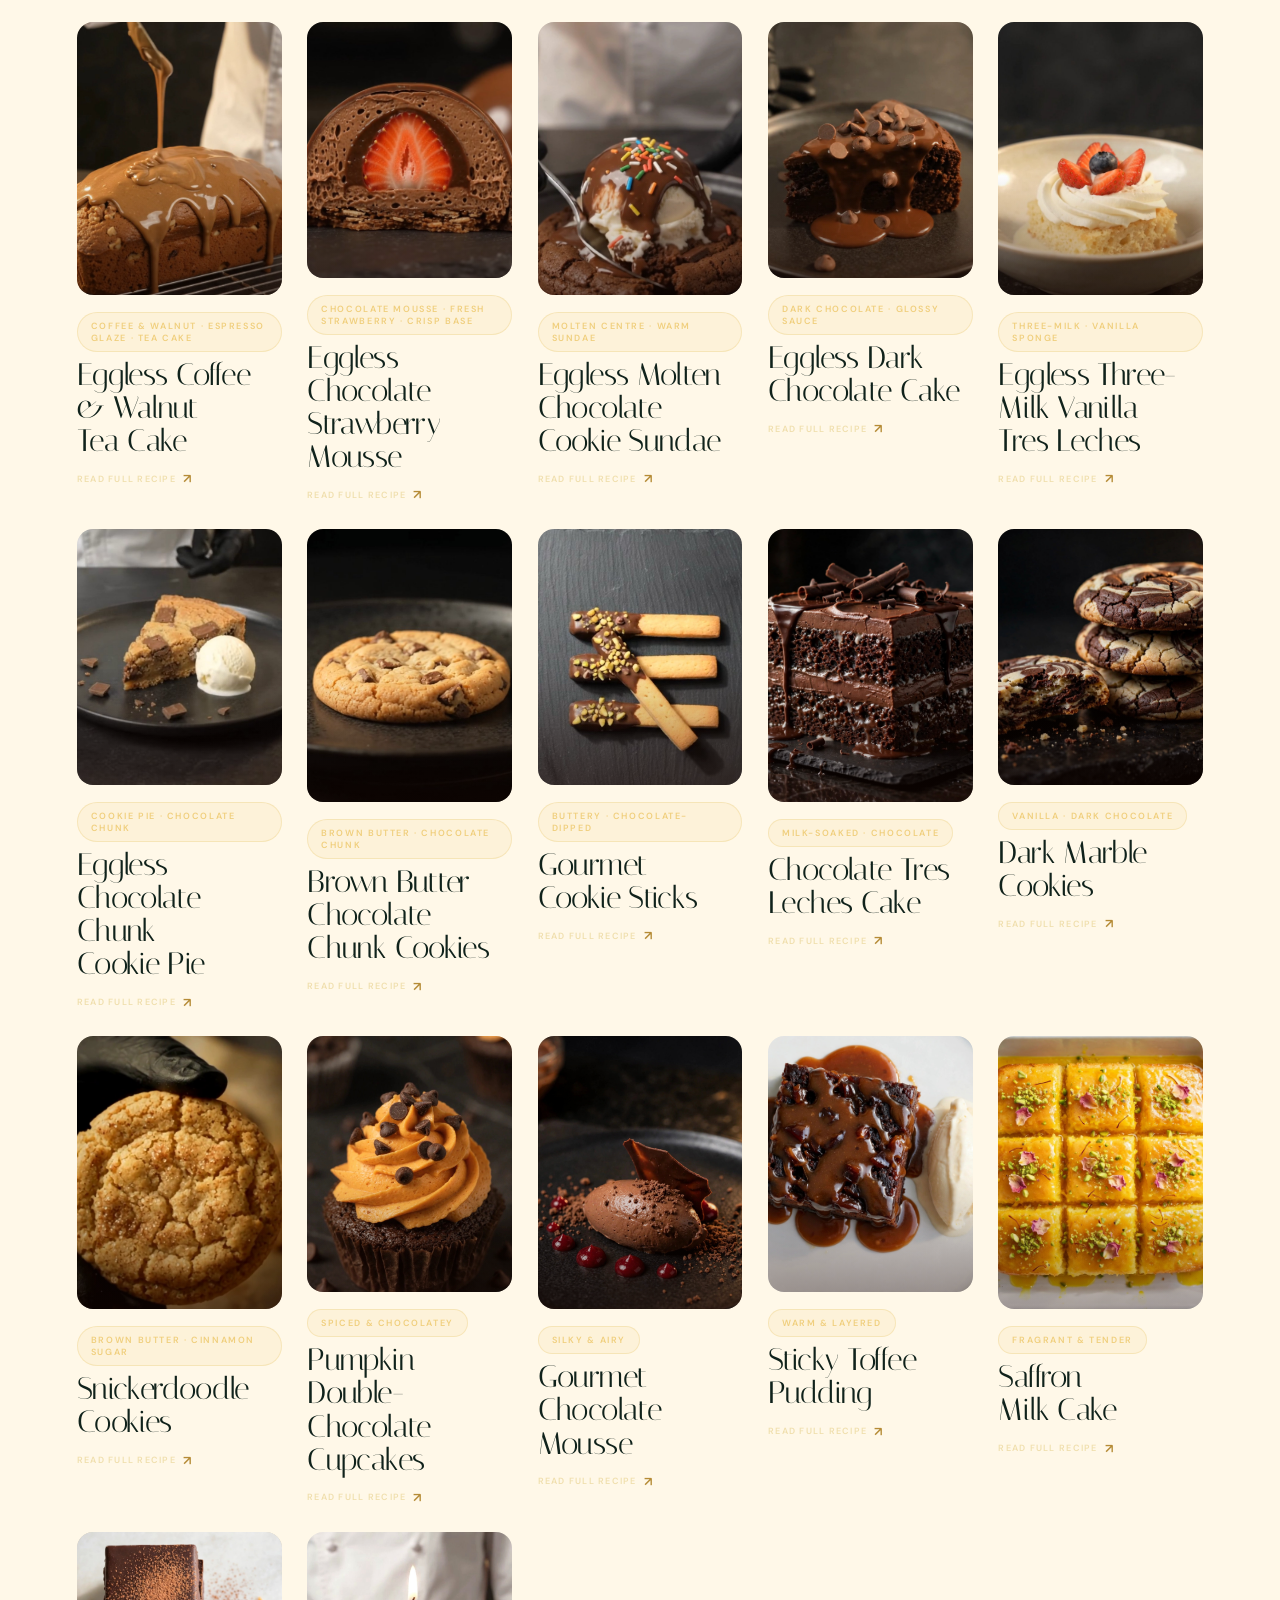
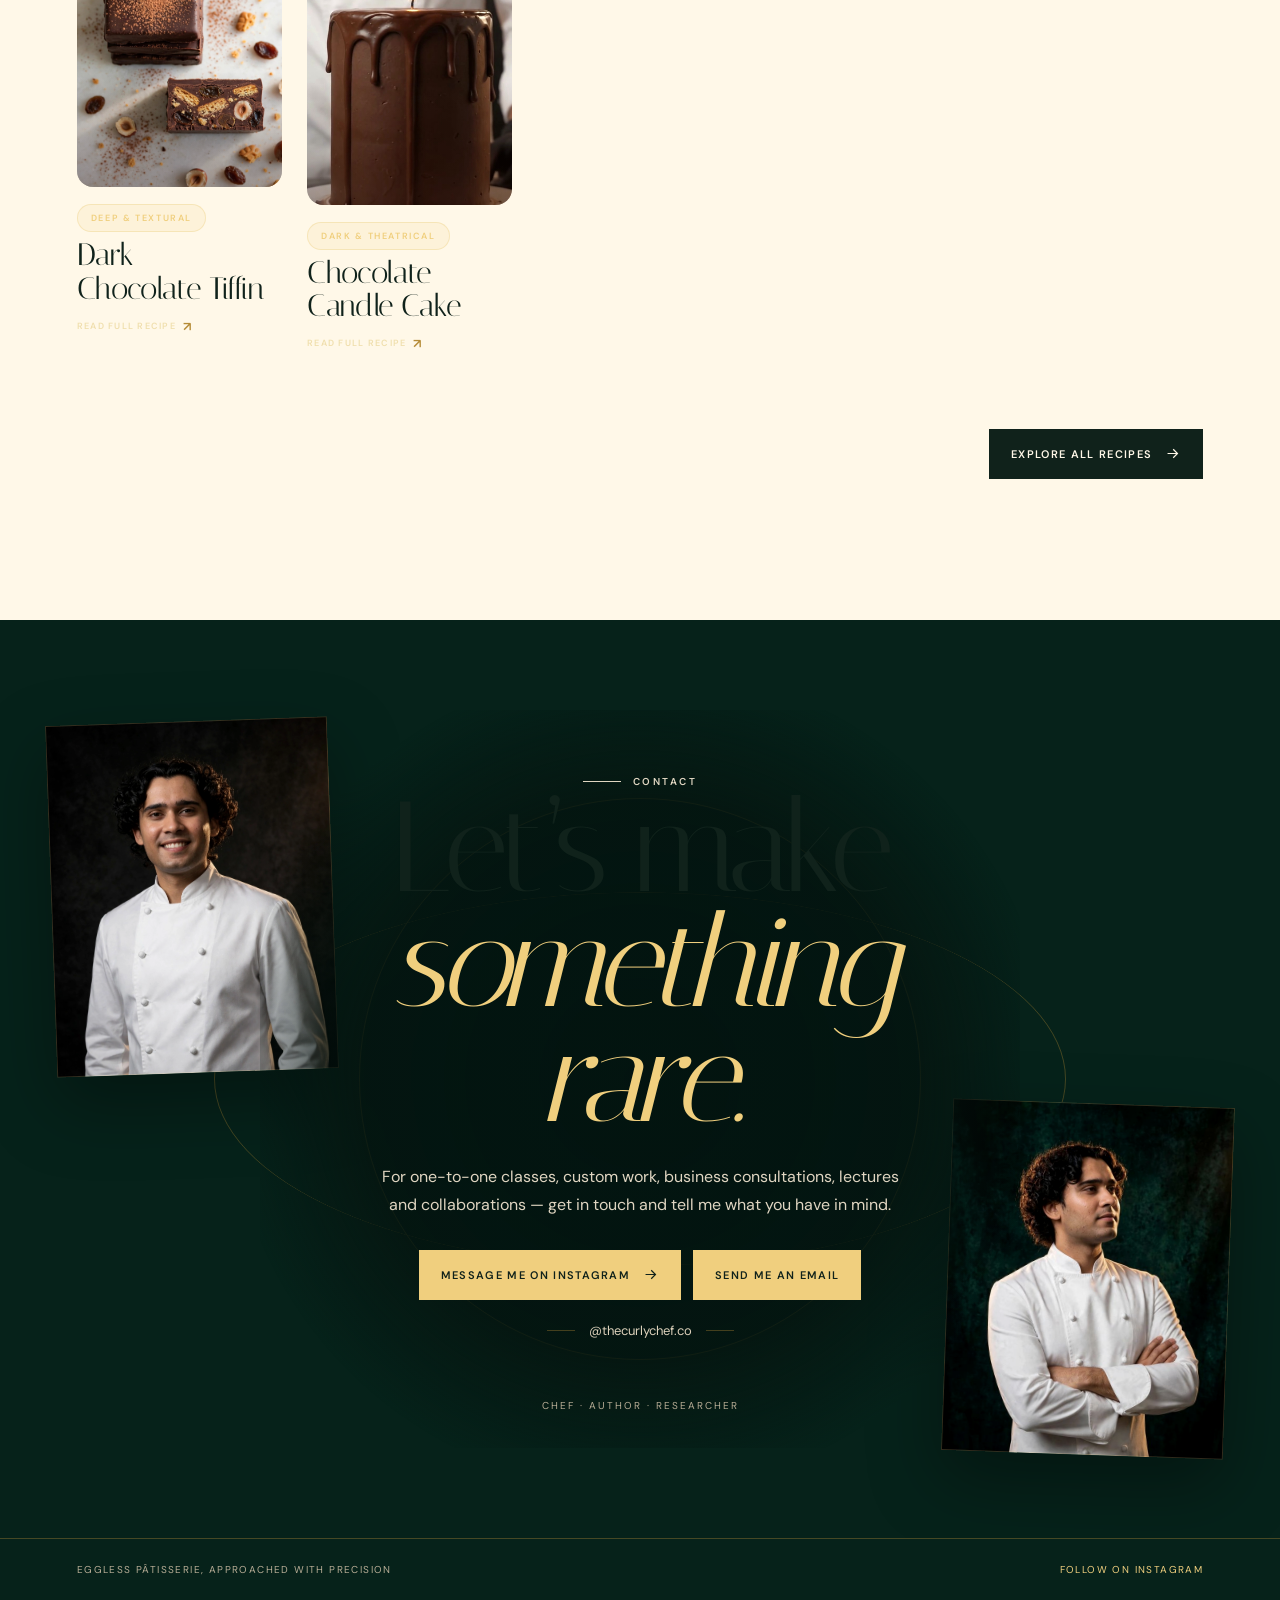
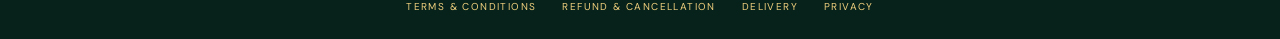
==== commit f24baf0b: "Guide cover: fixed v2 render (no white edge)" ====
--- a/index.html
+++ b/index.html
@@ -708,7 +708,7 @@
         </div>
       </div>
       <div class="book-visual reveal" aria-hidden="true">
-        <img class="book-cover" src="assets/images/sourdough-guide-cover-page.jpg" alt="">
+        <img class="book-cover" src="assets/images/sourdough-guide-cover-page-v2.jpg" alt="">
       </div>
     </section>
 
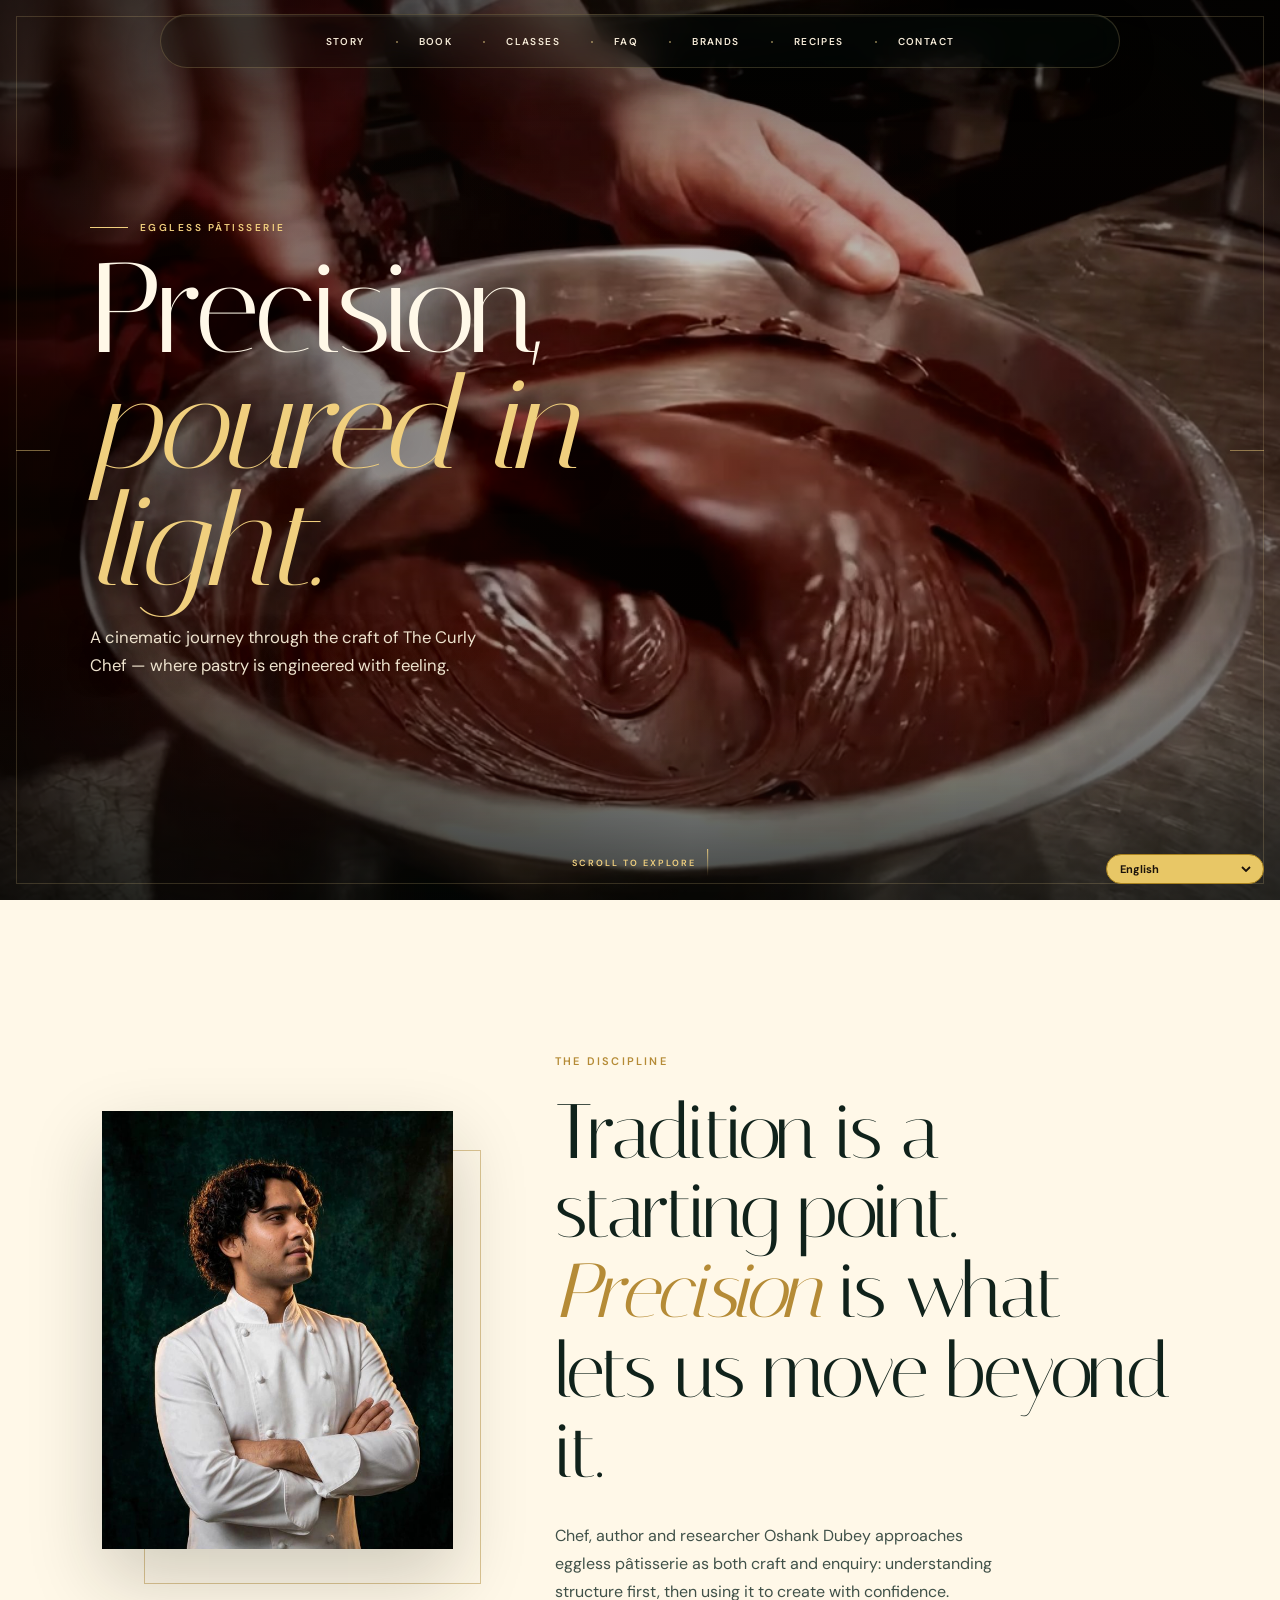
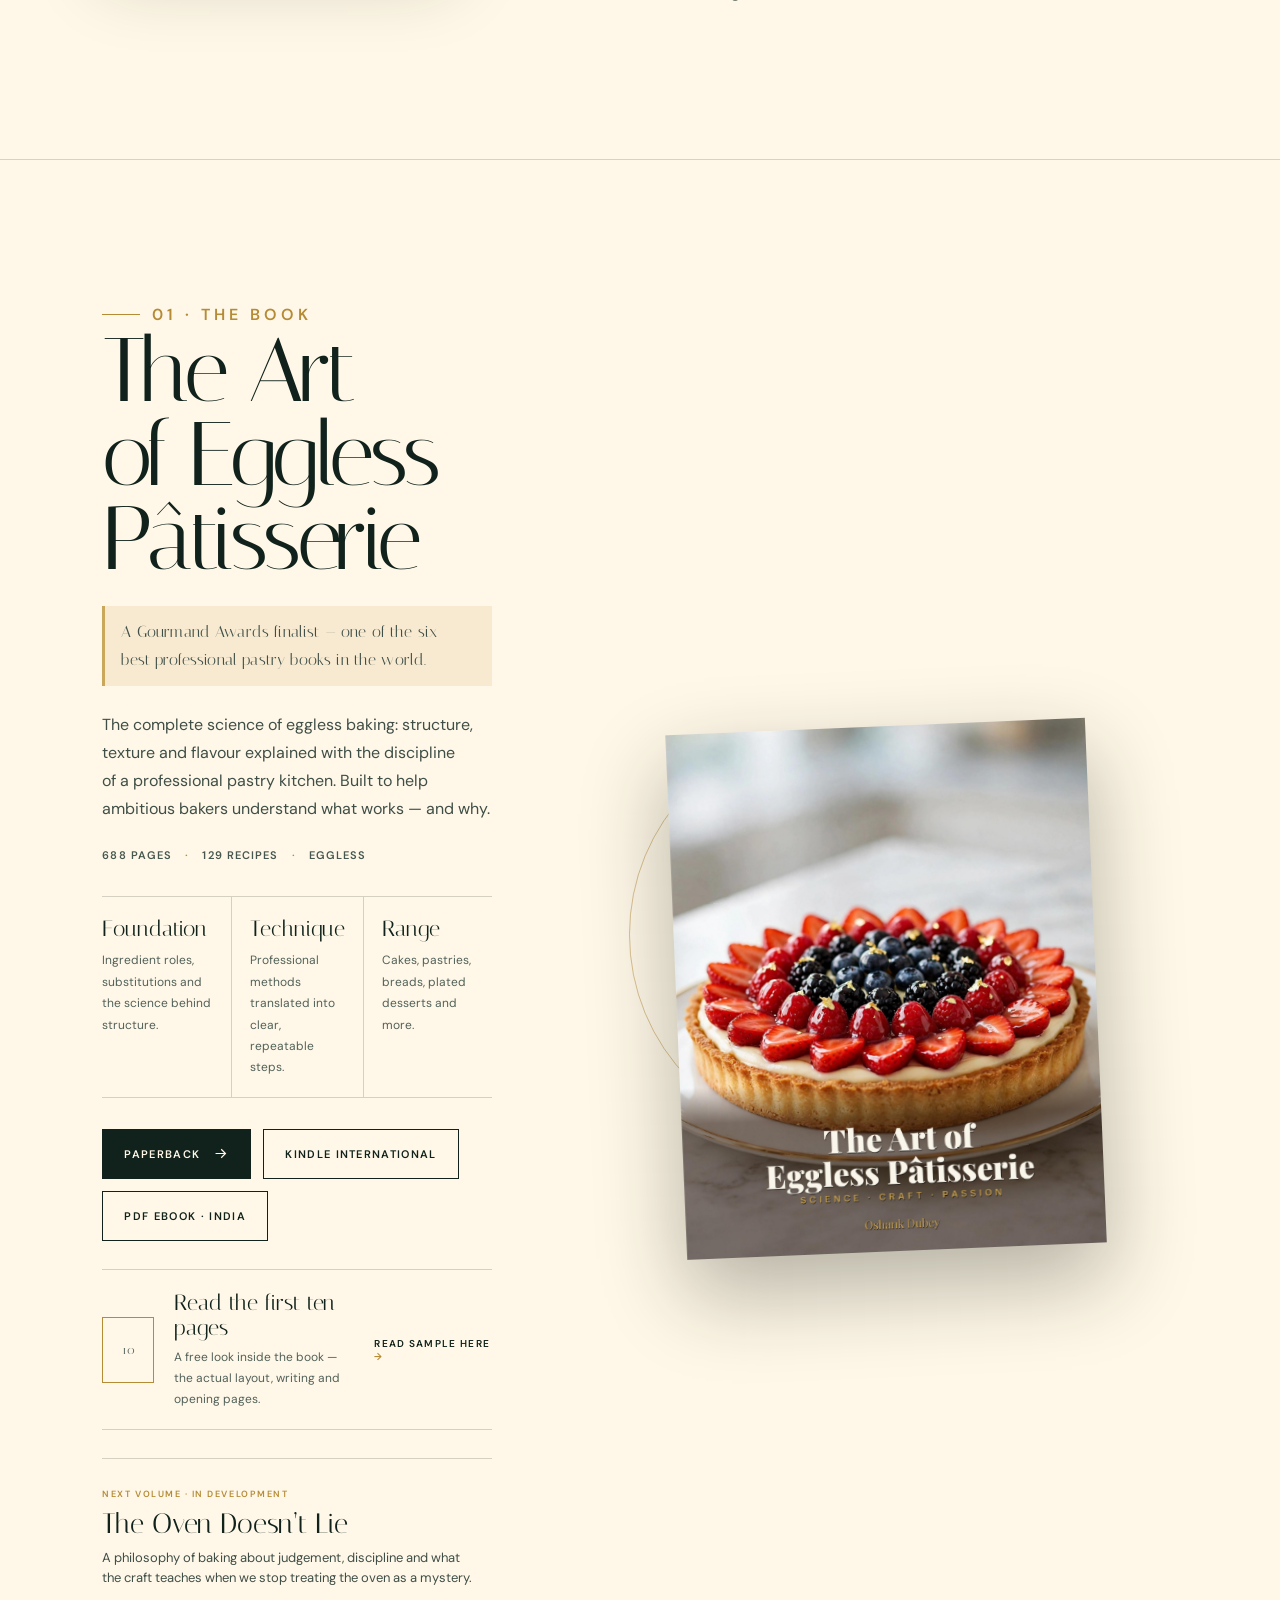
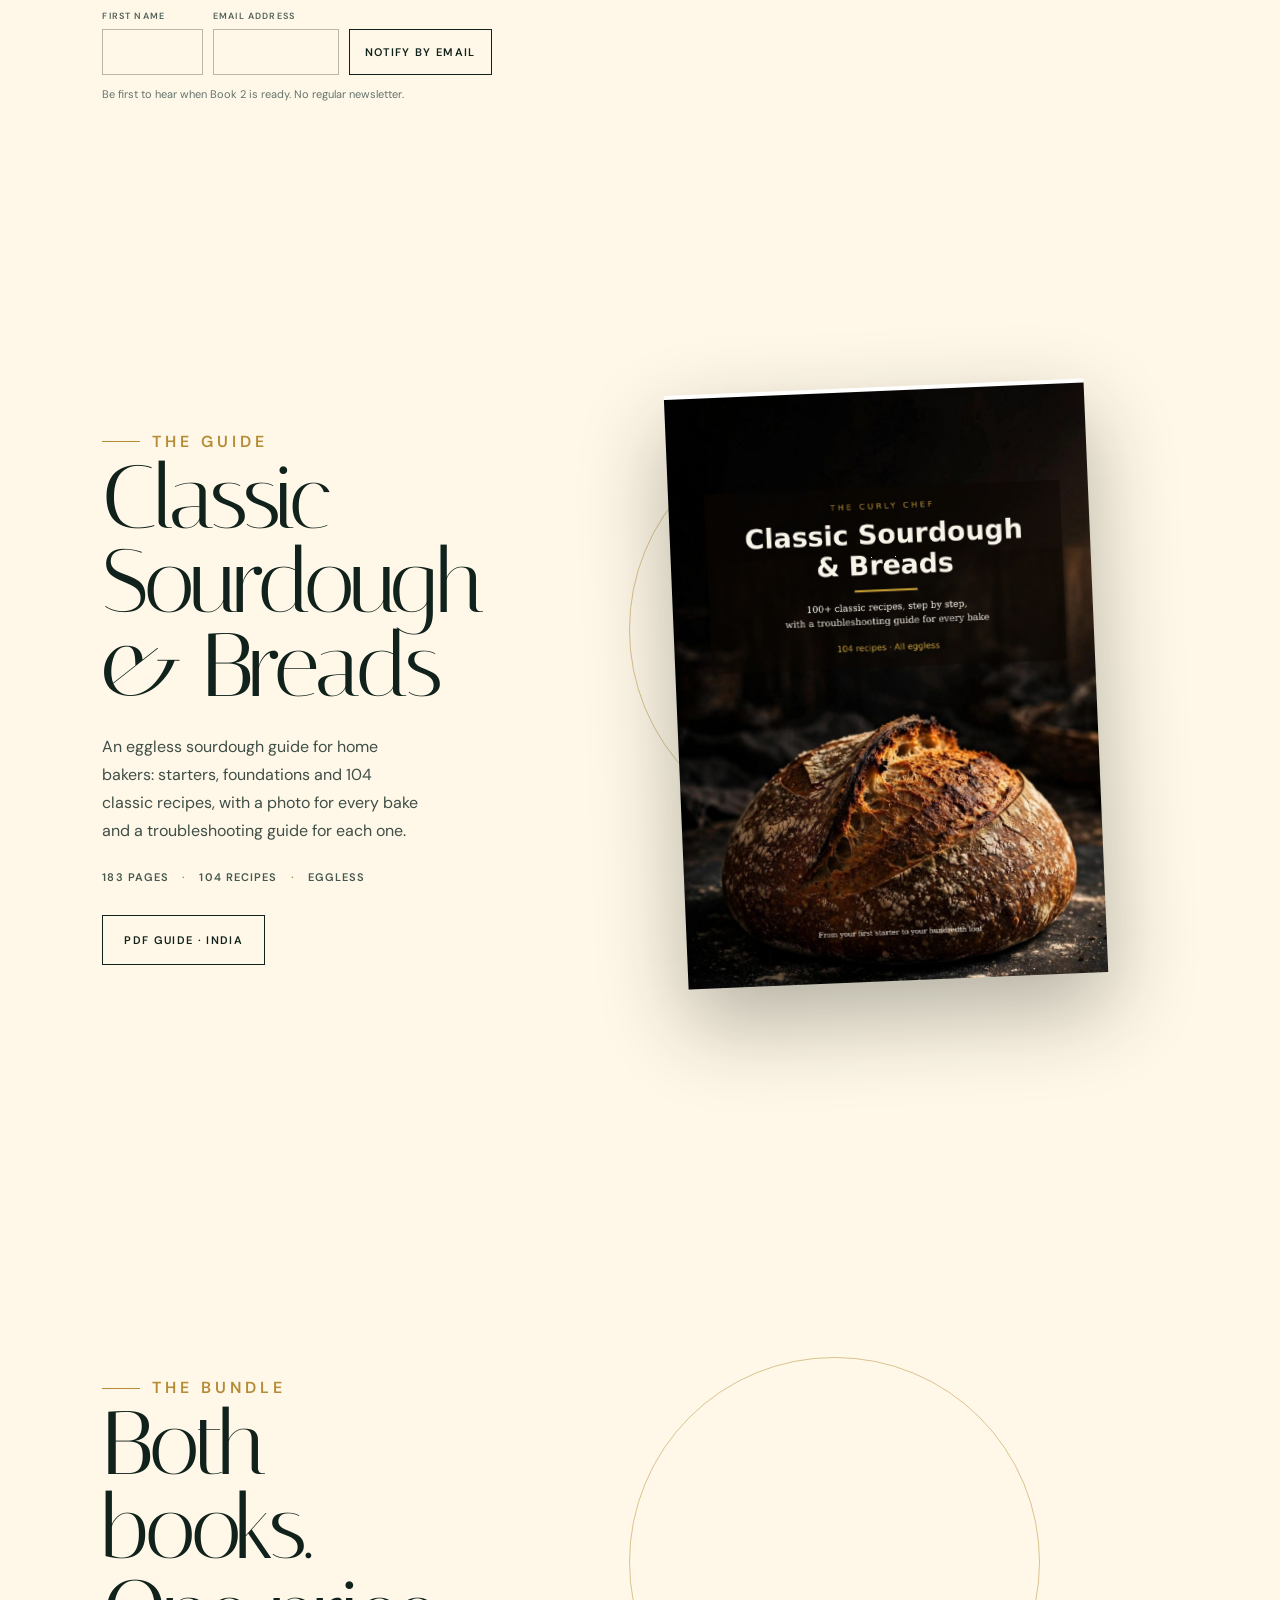
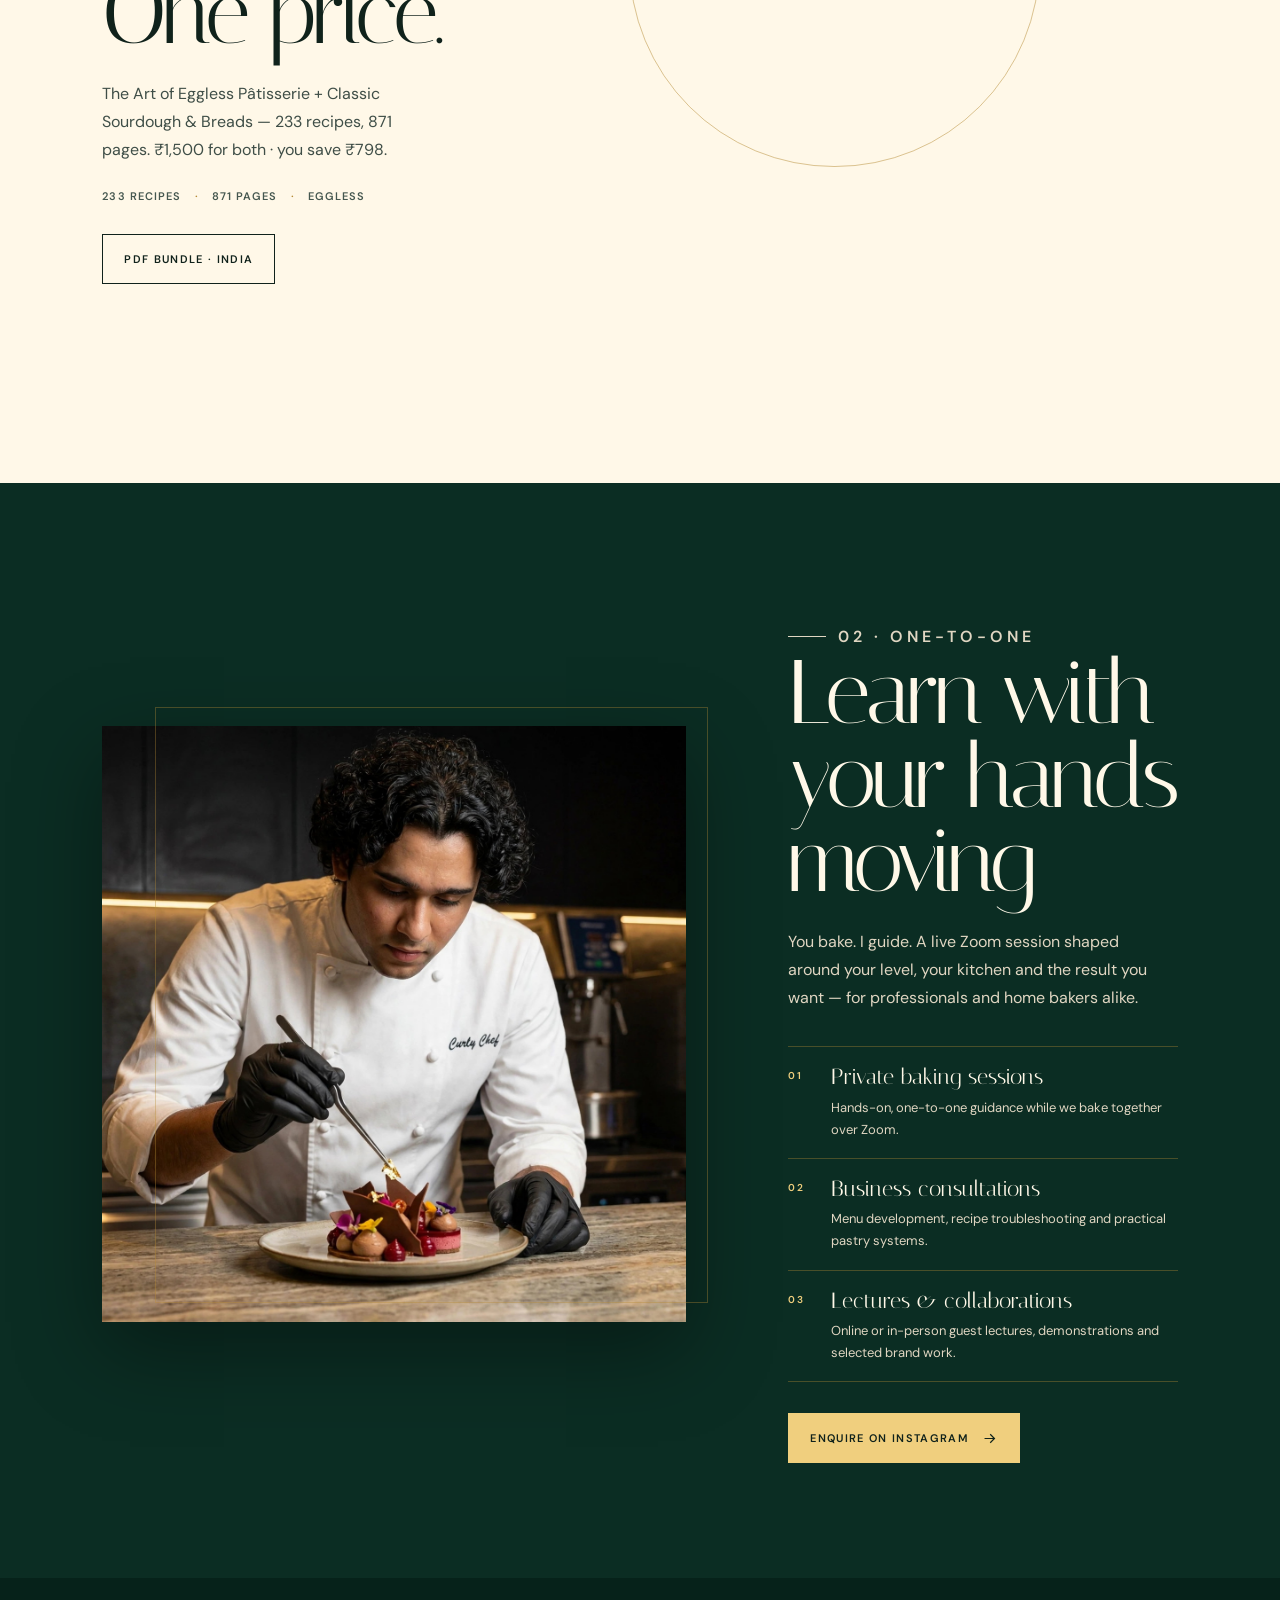
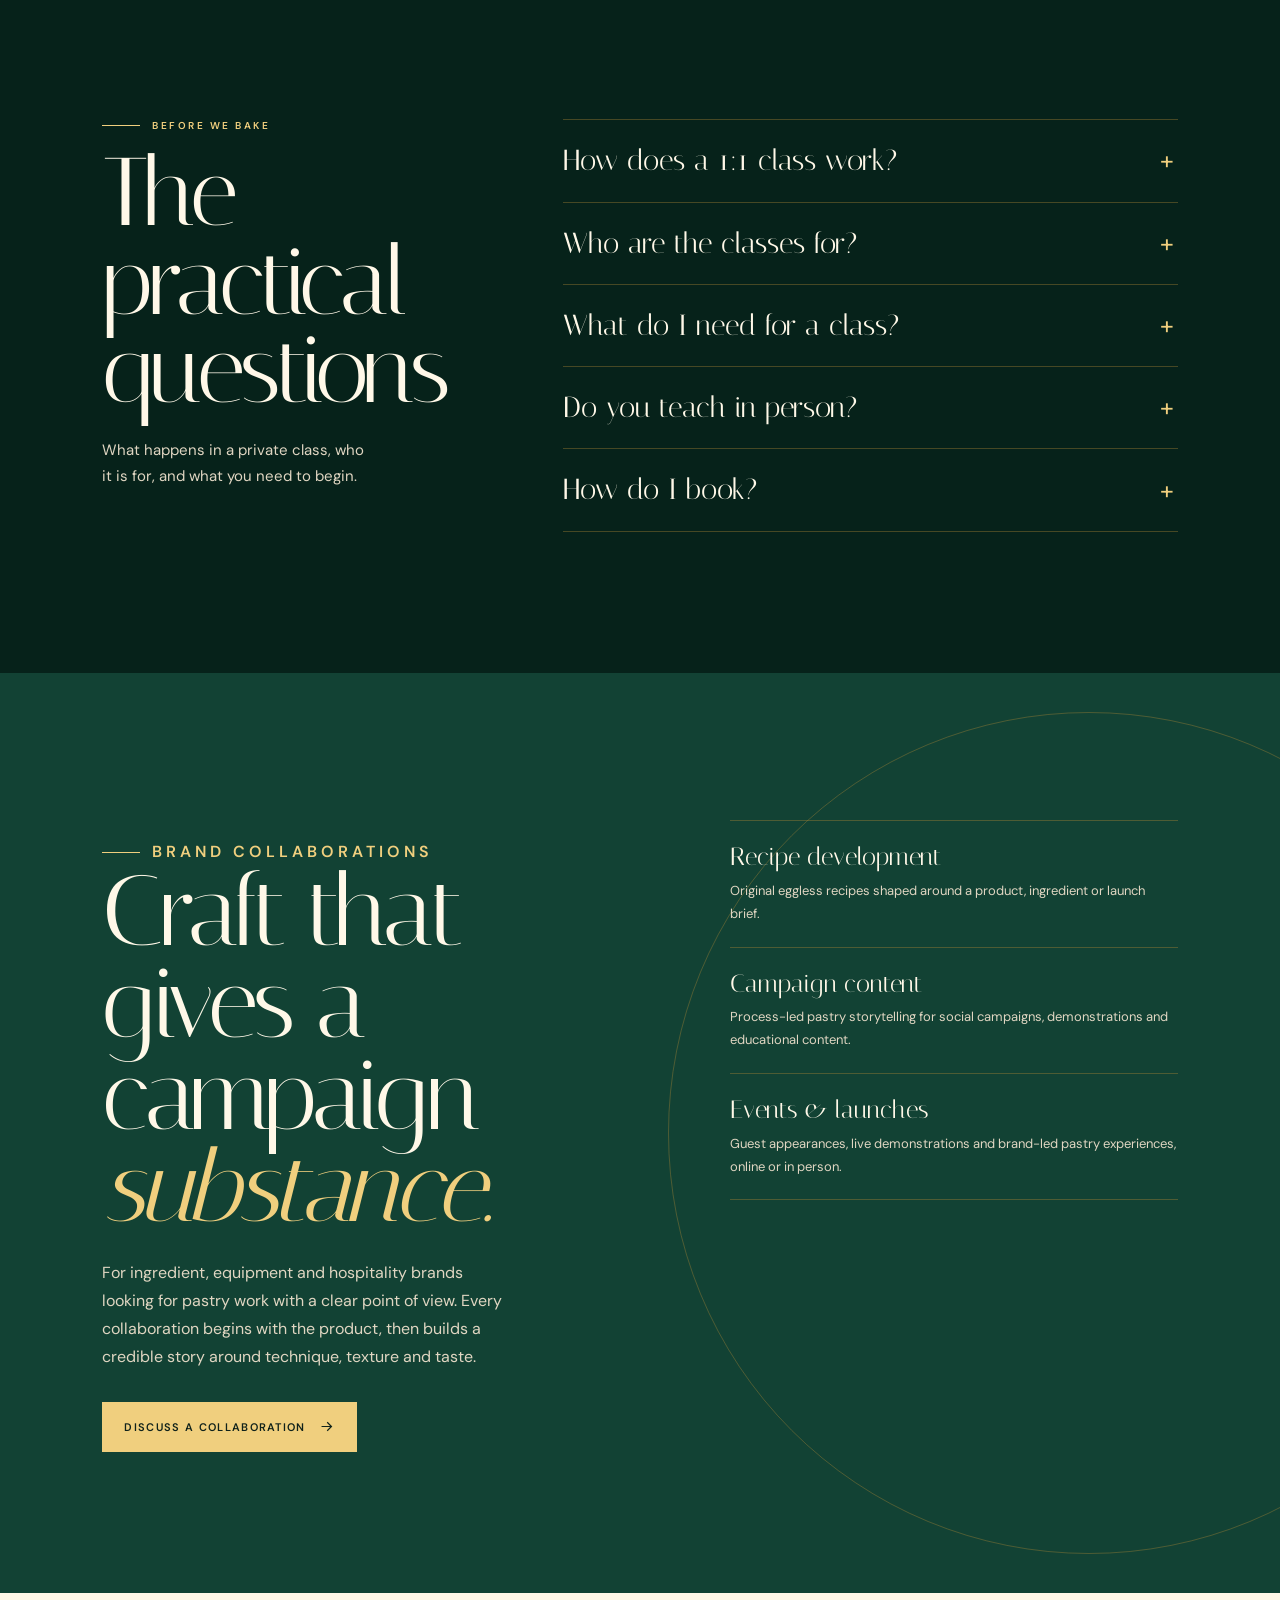
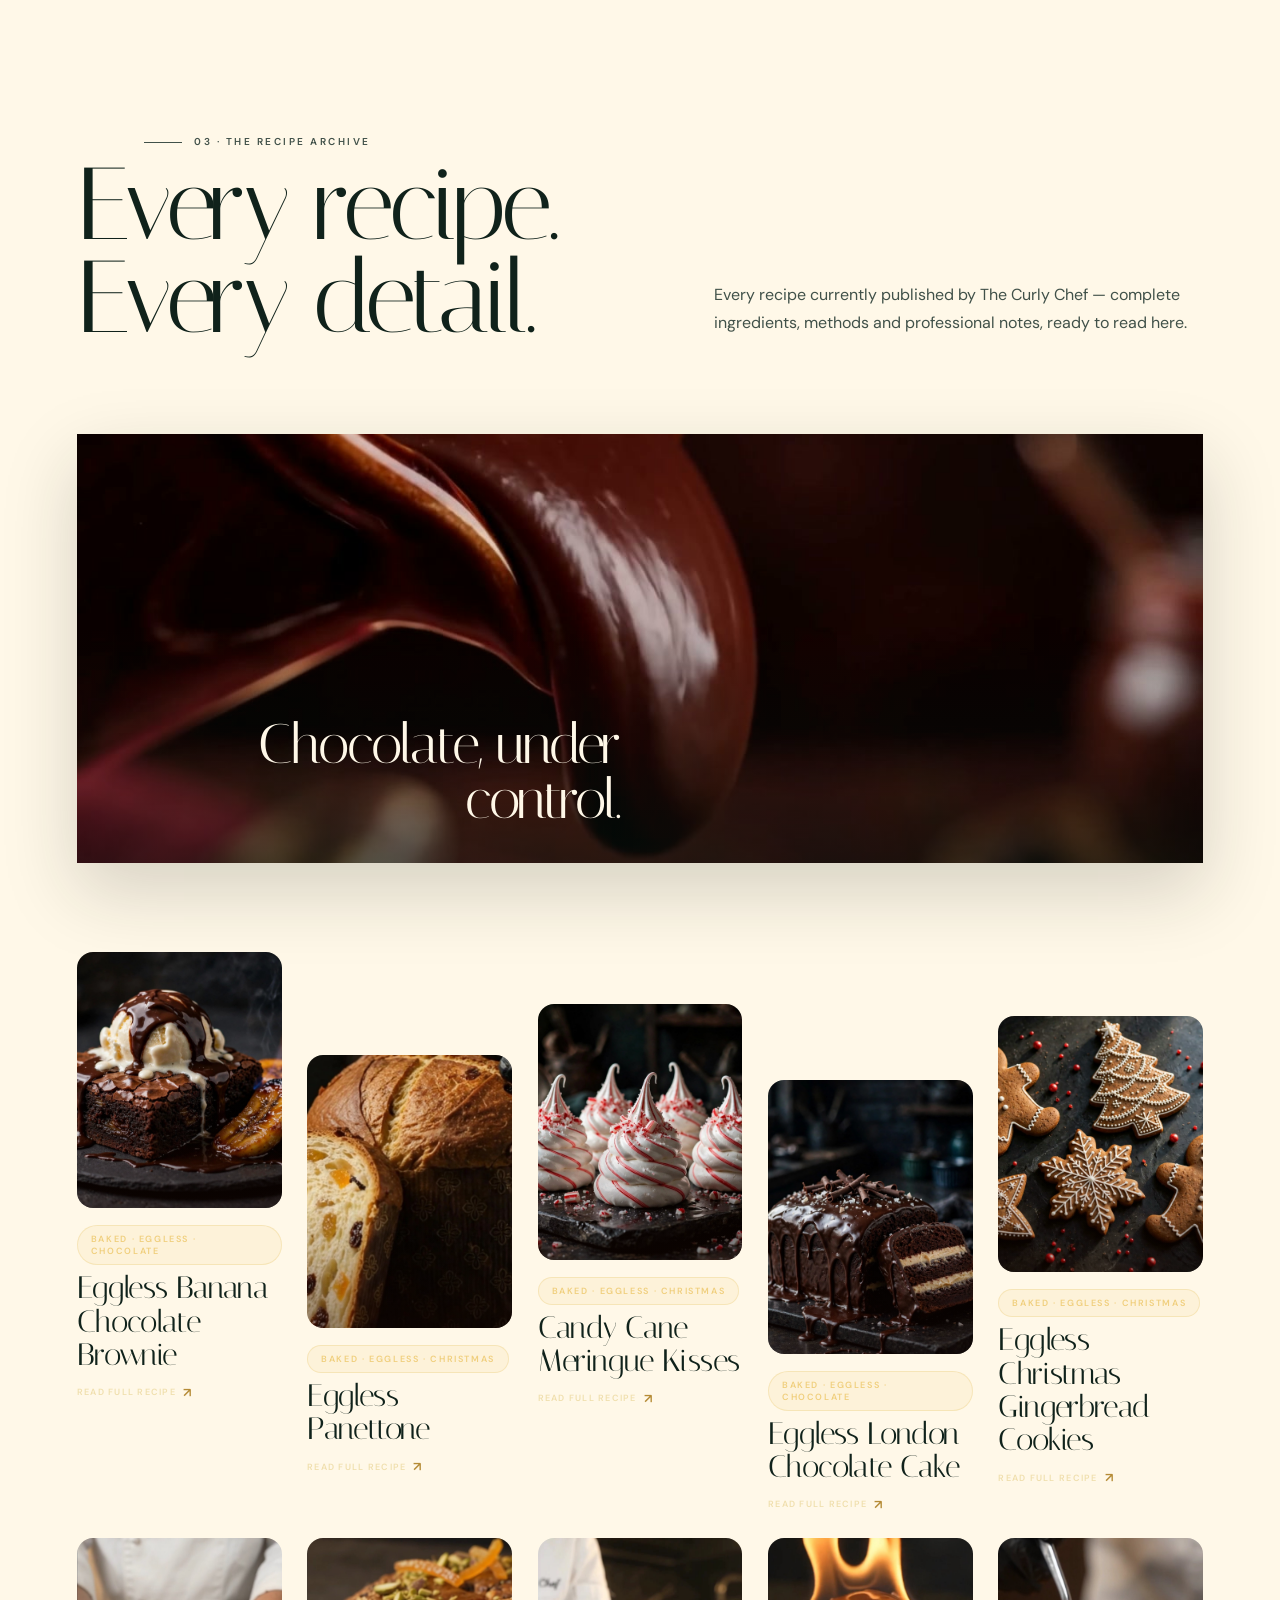
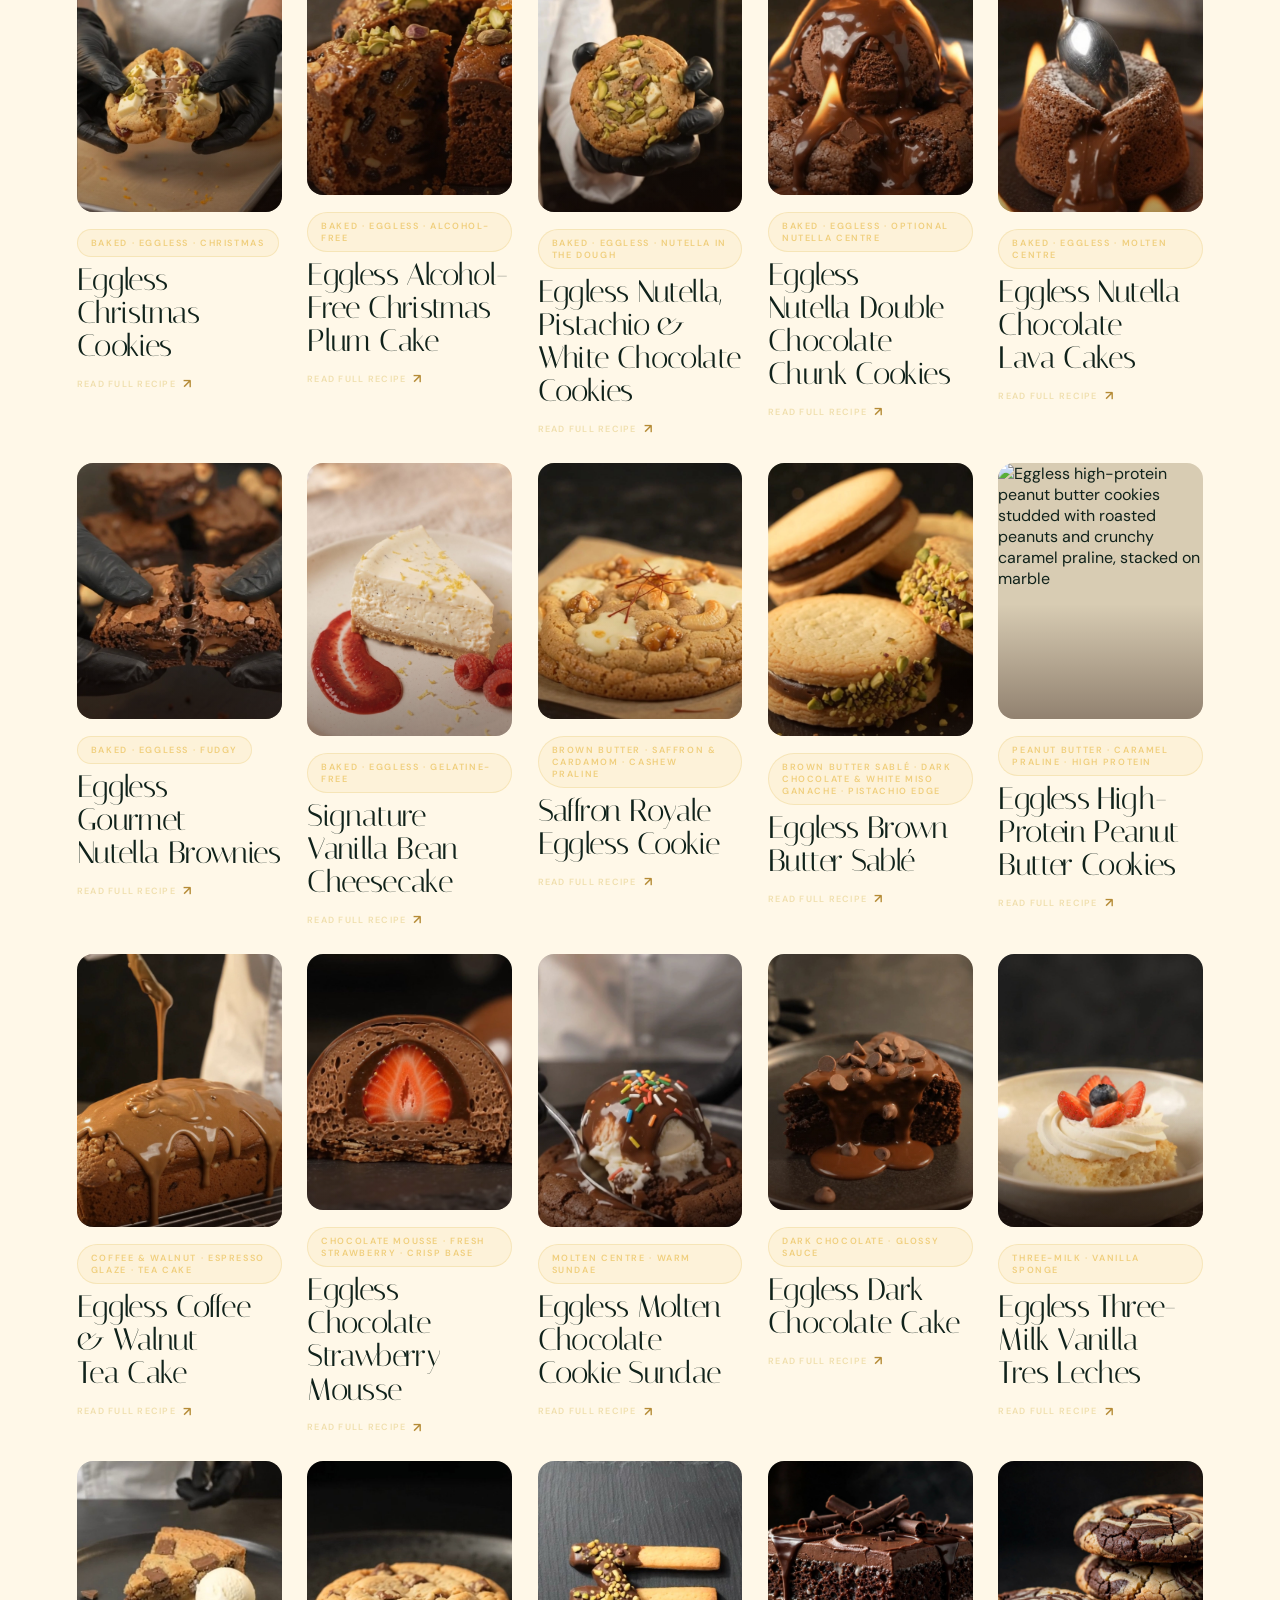
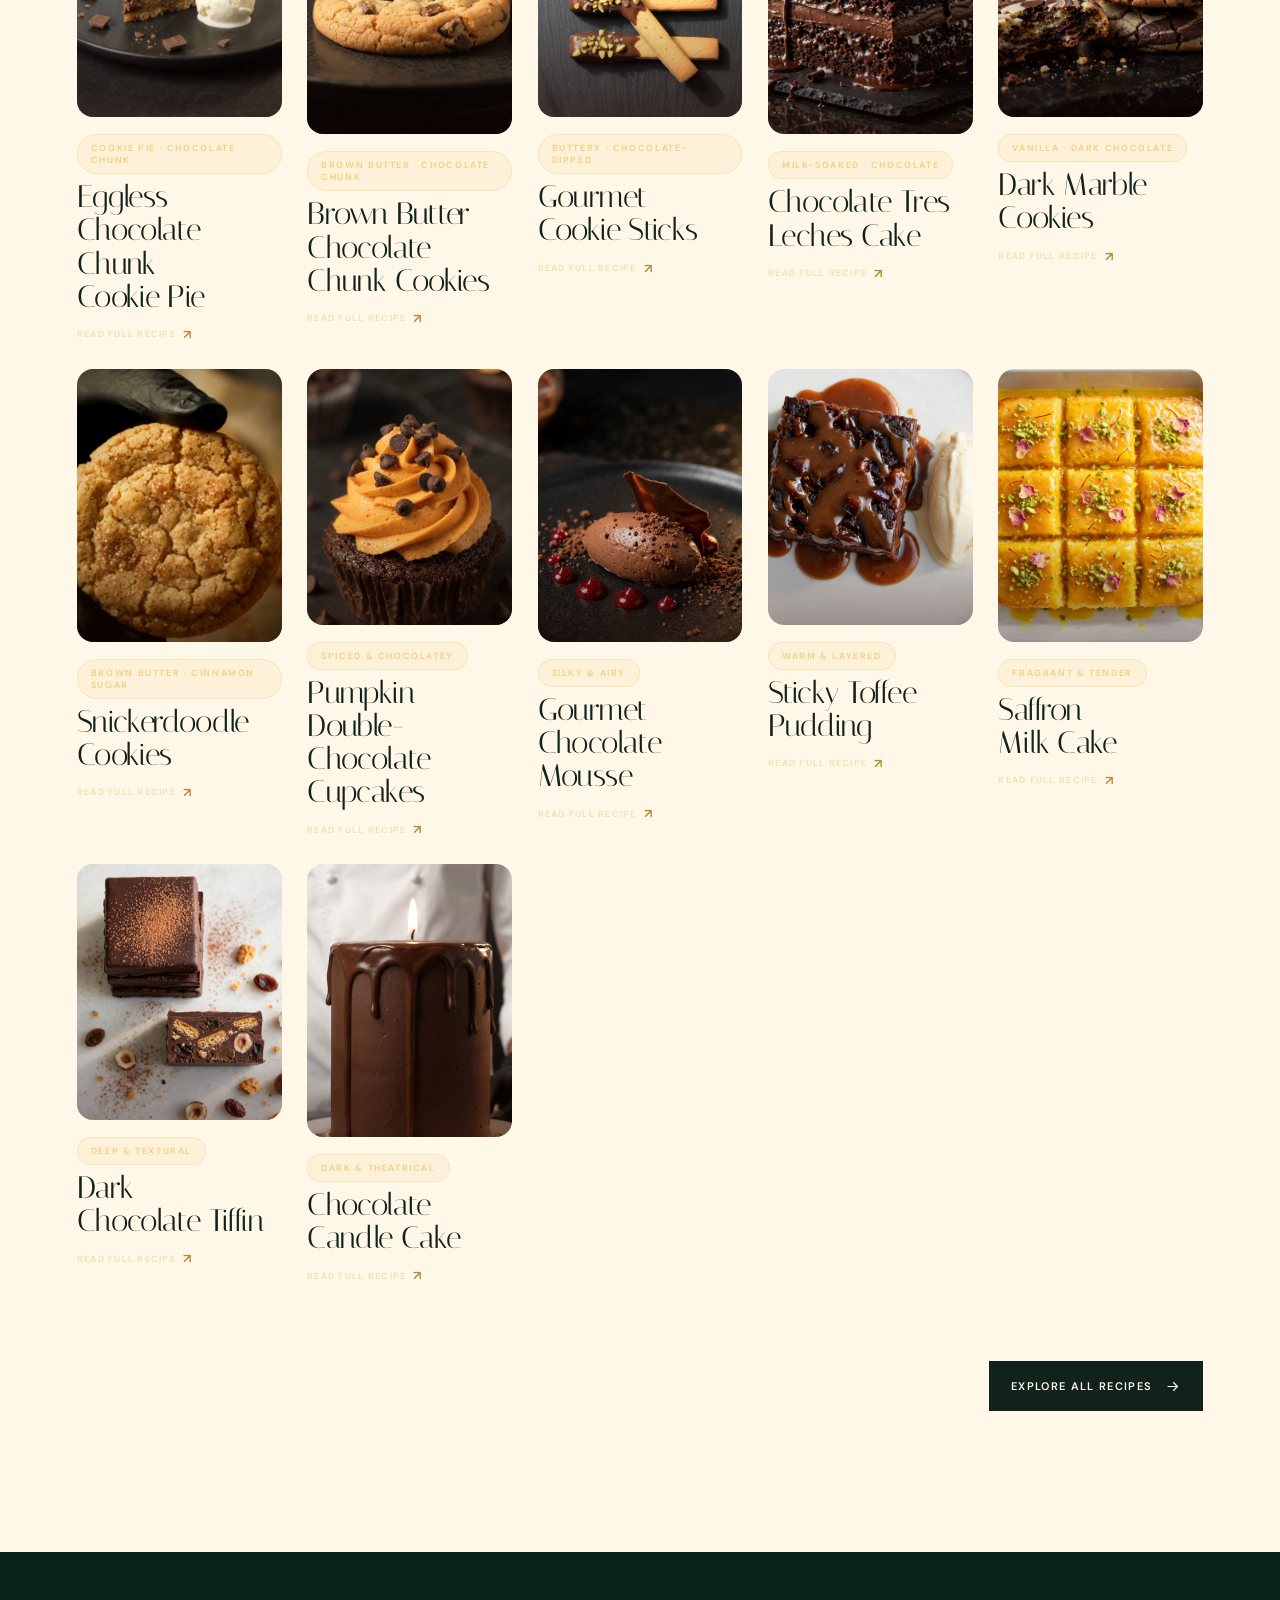
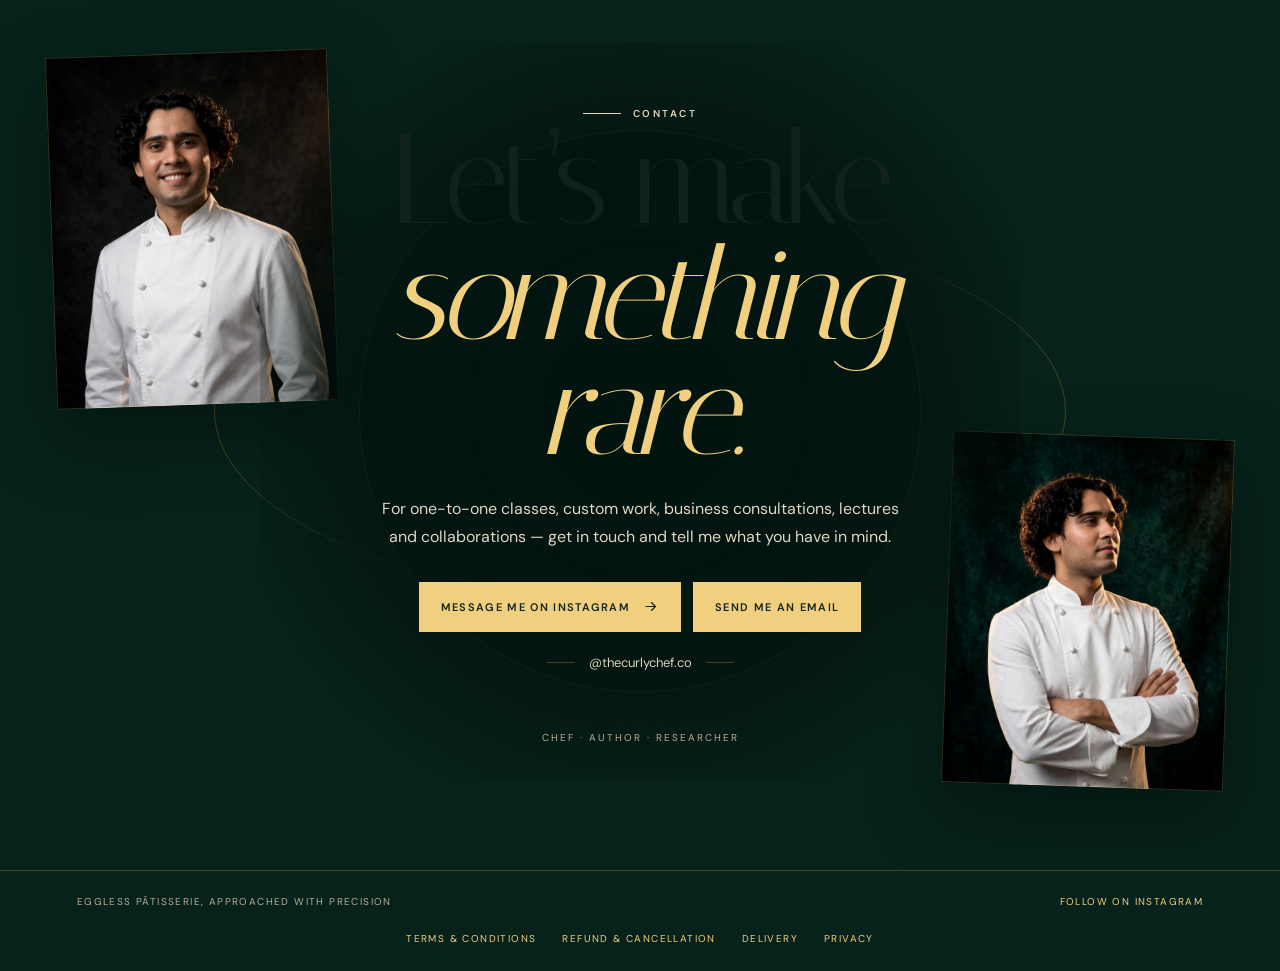
==== commit e99b98dd: "Add book bundle section (Book 1 + Sourdough, Rs 1500)" ====
--- a/index.html
+++ b/index.html
@@ -712,6 +712,21 @@
       </div>
     </section>
 
+    <section class="feature book" id="bundle">
+      <div class="feature-copy reveal">
+        <p class="eyebrow">The bundle</p>
+        <h2>Both books. One price.</h2>
+        <p>The Art of Eggless P&acirc;tisserie + Classic Sourdough &amp; Breads &mdash; 233 recipes, 871 pages. &#8377;1,500 for both &middot; you save &#8377;798.</p>
+        <div class="meta"><span>233 recipes</span><span>871 pages</span><span>Eggless</span></div>
+        <div class="button-row" aria-label="Buy the book bundle">
+          <a class="button secondary" href="https://rzp.io/rzp/dJLYPPG" target="_blank" rel="noopener">PDF bundle &middot; India</a>
+        </div>
+      </div>
+      <div class="book-visual reveal" aria-hidden="true">
+        <img class="book-cover" src="assets/images/bundle-two-books.jpg" alt="">
+      </div>
+    </section>
+
     <dialog class="sample-reader" id="sampleReader" aria-label="The Art of Eggless Pâtisserie sample reader">
       <div class="sample-reader-shell">
         <header class="sample-reader-head">
